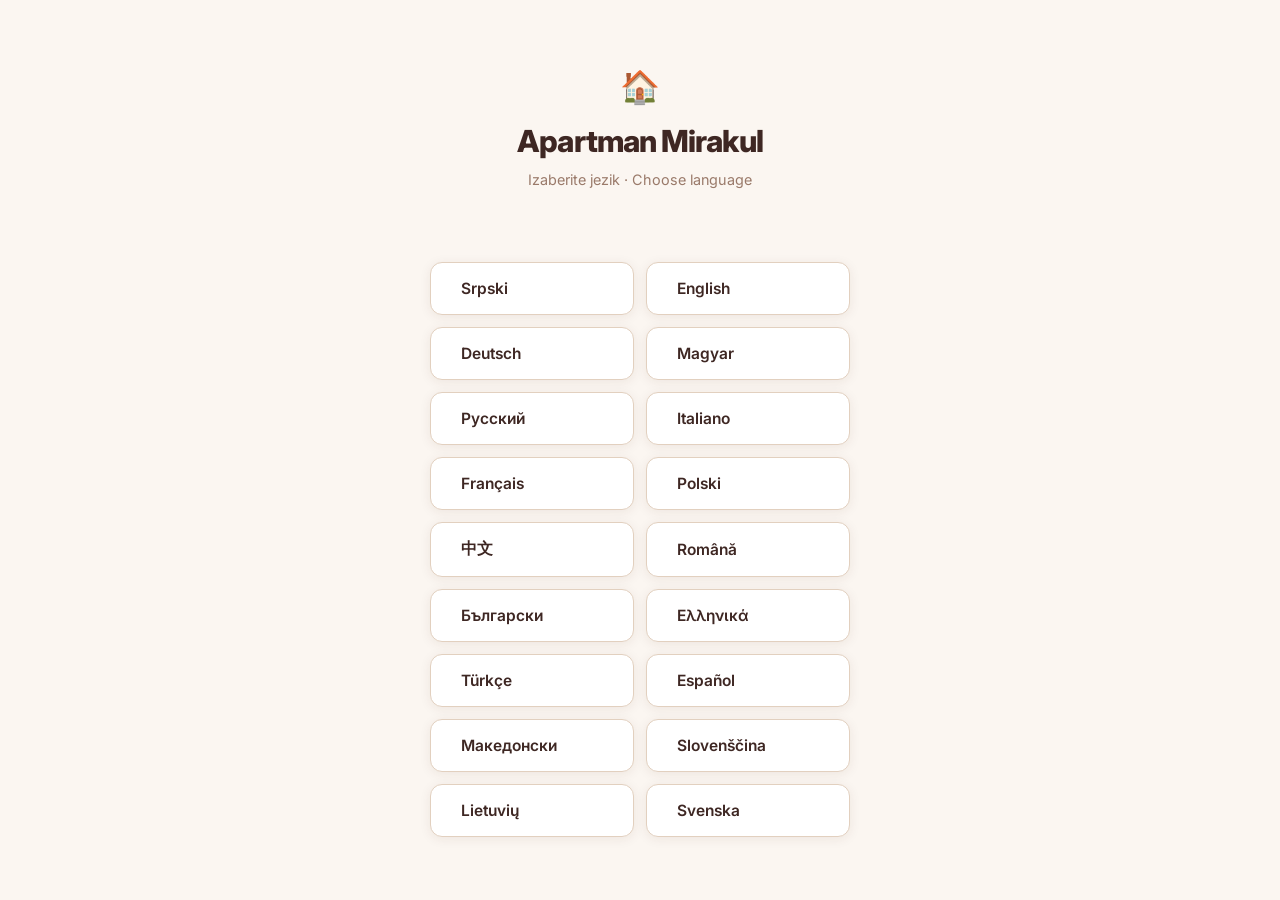
==== guest-guide.html @ 2abacbbc "index.html/en: poboljsaj H1/hero (bez ponavljanja imena); guest.html preimenovan u guest-guide.html " ====
<!DOCTYPE html>
<html lang="sr">
<head>
  <!-- Google tag (gtag.js) -->
  <script async src="https://www.googletagmanager.com/gtag/js?id=G-V2HG1VDQZF"></script>
  <script>
    window.dataLayer = window.dataLayer || [];
    function gtag(){dataLayer.push(arguments);}
    gtag('js', new Date());
    gtag('config', 'G-V2HG1VDQZF');
  </script>
  <meta charset="UTF-8" />
  <meta name="viewport" content="width=device-width, initial-scale=1.0" />
  <meta name="theme-color" content="#3E2723" />
  <meta name="robots" content="noindex" />
  <title>Apartman Mirakul — Vodič za goste</title>
  <meta property="og:type" content="website" />
  <meta property="og:title" content="Apartman Mirakul — Vodič za goste" />
  <meta property="og:description" content="Digitalni vodič za goste — WiFi, kućni red, uputstva i lokalne preporuke, na 18 jezika." />
  <meta property="og:image" content="https://apartmanmirakul.rs/images/apartman-mirakul-dnevni-boravak-panorama.webp" />
  <meta property="og:url" content="https://apartmanmirakul.rs/guest-guide.html" />
  <meta name="twitter:card" content="summary_large_image" />
  <meta name="twitter:image" content="https://apartmanmirakul.rs/images/apartman-mirakul-dnevni-boravak-panorama.webp" />
  <link rel="icon" href="favicon.svg" type="image/svg+xml" />
  <link rel="apple-touch-icon" href="apple-touch-icon.png" />
  <link rel="preconnect" href="https://fonts.googleapis.com" />
  <link rel="preconnect" href="https://fonts.gstatic.com" crossorigin />
  <link href="https://fonts.googleapis.com/css2?family=Inter:wght@400;500;600;700;800&display=swap" rel="stylesheet" />
  <style>
    :root {
      --bg: #FBF6F1;
      --surface: #ffffff;
      --primary: #3E2723;
      --accent: #8B5E3C;
      --accent-light: #F5EBE0;
      --border: #E2D0BF;
      --muted: #9A7A6A;
      --shadow: 0 2px 12px rgba(74,44,26,0.08);
    }
    /* ── PRVI DOLAZAK kartica ── */
    .arr-q { font-size:.78rem; font-weight:700; text-transform:uppercase; letter-spacing:.05em; color:var(--muted); margin:.1rem 0 .7rem; }
    .arr-mode { margin-bottom:.55rem; }
    .arr-choice { display:flex; align-items:center; gap:.6rem; width:100%; text-align:left; background:var(--accent-light); border:1.5px solid var(--border); border-radius:12px; padding:.8rem 1rem; font-size:1rem; font-weight:600; color:var(--primary); cursor:pointer; font-family:inherit; }
    .arr-choice .arr-ce { font-size:1.2rem; }
    .arr-choice .arr-ar { margin-left:auto; color:var(--muted); transition:transform .25s; }
    .arr-mode.open .arr-choice { background:var(--accent); border-color:var(--accent); color:#fff; border-radius:12px 12px 0 0; }
    .arr-mode.open .arr-choice .arr-ar { transform:rotate(180deg); color:#fff; }
    .arr-panel { display:none; border:1.5px solid var(--accent); border-top:none; border-radius:0 0 12px 12px; padding:.9rem 1rem; background:var(--surface); }
    .arr-mode.open .arr-panel { display:block; }
    .arr-panel p { margin:.5rem 0; }
    .arr-panel p:first-child { margin-top:0; }
    .arr-warn { background:#fff4e8; border:1px solid #f0d3a6; border-radius:10px; padding:.65rem .8rem; font-size:.92rem; }
    .arr-row { display:flex; gap:.5rem; align-items:flex-start; margin:.6rem 0; font-size:.95rem; }
    .arr-btn { display:inline-flex; align-items:center; gap:.4rem; background:var(--accent); color:#fff; border-radius:11px; padding:.7rem 1rem; font-size:.95rem; font-weight:700; text-decoration:none; margin:.4rem 0; }
    .arr-btn.ghost { background:var(--surface); color:var(--primary); border:1.5px solid var(--border); }
    .arr-hours { font-size:.85rem; color:var(--muted); margin-top:.35rem; }
    .arr-checkin { margin-top:1rem; background:var(--accent-light); border:1px solid var(--border); border-radius:13px; padding:.9rem 1rem; }
    .arr-checkin h4 { margin:0 0 .5rem; font-size:.95rem; color:var(--primary); }
    .arr-mp { margin:.7rem 0; }
    .arr-mp img { width:100%; border-radius:12px; border:1px solid var(--border); display:block; cursor:zoom-in; }
    .arr-mp figcaption { font-size:.8rem; color:var(--muted); margin-top:.3rem; text-align:center; }
    #arr-lightbox { display:none; position:fixed; inset:0; background:rgba(0,0,0,0.85); z-index:999; align-items:center; justify-content:center; padding:1.5rem; cursor:zoom-out; }
    #arr-lightbox.open { display:flex; }
    #arr-lightbox img { max-width:100%; max-height:100%; border-radius:10px; }
    #payment-modal { display:none; position:fixed; inset:0; background:rgba(0,0,0,0.5); z-index:998; align-items:center; justify-content:center; padding:1.5rem; }
    #payment-modal.open { display:flex; }
    #payment-modal .pm-box { background:var(--surface); border-radius:14px; padding:1.4rem 1.3rem; max-width:320px; width:100%; box-shadow:0 8px 30px rgba(0,0,0,0.25); }
    #payment-modal .pm-box h4 { margin:0 0 0.9rem; font-size:1.05rem; color:var(--primary); }
    #payment-modal .pm-row { display:flex; justify-content:space-between; gap:0.6rem; padding:0.5rem 0; border-bottom:1px solid var(--border); font-size:0.92rem; }
    #payment-modal .pm-row:last-of-type { border-bottom:none; }
    #payment-modal .pm-label { color:var(--muted); font-weight:600; }
    #payment-modal .pm-val { text-align:right; font-weight:700; color:var(--primary); }
    #payment-modal .pm-close { margin-top:1rem; width:100%; background:var(--accent); color:#fff; border:none; border-radius:10px; padding:0.7rem; font-weight:700; font-size:0.9rem; cursor:pointer; font-family:inherit; }
    #payment-modal .pm-copy-btn { display:flex; align-items:center; gap:0.4rem; width:100%; justify-content:center; margin:0.4rem 0 0.6rem; background:var(--primary); color:#fff; border:none; border-radius:8px; padding:0.5rem 1rem; font-size:0.85rem; font-weight:700; cursor:pointer; font-family:inherit; }
    .arr-btns { display:flex; gap:.4rem; margin-top:.5rem; }
    .arr-cbtn { flex:1; display:inline-flex; align-items:center; justify-content:center; gap:.3rem; padding:.55rem .3rem; border-radius:10px; font-size:.8rem; font-weight:700; text-decoration:none; color:#fff; }
    .arr-cbtn svg { width:15px; height:15px; fill:currentColor; flex-shrink:0; }
    .arr-cbtn.wa { background:#25d366; } .arr-cbtn.vi { background:#7360f2; } .arr-cbtn.call { background:#5b6470; }
    * { box-sizing: border-box; margin: 0; padding: 0; }
    [hidden] { display: none !important; }
    html { font-family: 'Inter', system-ui, sans-serif; background: var(--bg); color: var(--primary); font-size: 16px; line-height: 1.5; }
    body { min-height: 100vh; }
    a { color: inherit; }

    /* ── LANG SCREEN ── */
    #lang-screen {
      min-height: 100vh;
      min-height: 100dvh;
      display: flex;
      flex-direction: column;
      align-items: center;
      justify-content: center;
      padding: 3rem 1.5rem 3rem;
    }
    .lang-brand {
      font-size: 1.9rem;
      font-weight: 800;
      letter-spacing: -0.03em;
      color: var(--primary);
      margin-bottom: 0.25rem;
    }
    .lang-subtitle {
      font-size: 0.9rem;
      color: var(--muted);
      margin-bottom: 2.5rem;
      text-align: center;
    }
    .lang-grid {
      display: grid;
      grid-template-columns: 1fr 1fr;
      gap: 0.75rem;
      width: 100%;
      max-width: 420px;
    }
    .lang-btn {
      display: flex;
      align-items: center;
      gap: 0.75rem;
      padding: 1rem 1.1rem;
      background: var(--surface);
      border: 1.5px solid var(--border);
      border-radius: 12px;
      font-size: 0.97rem;
      font-weight: 600;
      color: var(--primary);
      cursor: pointer;
      font-family: inherit;
      transition: all 0.15s;
      box-shadow: var(--shadow);
    }
    .lang-btn:hover, .lang-btn:active { background: var(--accent-light); border-color: var(--primary); }
    .lang-flag { height: 1.15rem; width: auto; vertical-align: middle; border-radius: 2px; }
    .lang-flag-sm { height: 0.95rem; width: auto; vertical-align: middle; border-radius: 1px; }

    /* ── GUIDE ── */
    #guide {
      display: none;
      flex-direction: column;
      min-height: 100vh;
      max-width: 640px;
      margin: 0 auto;
    }
    #guide.visible { display: flex; }

    .guide-header {
      position: sticky;
      top: 0;
      z-index: 10;
      background: var(--primary);
      color: #fff;
      display: flex;
      align-items: center;
      justify-content: space-between;
      padding: 1rem 1.5rem;
    }
    .guide-header-name { font-size: 1.05rem; font-weight: 700; letter-spacing: -0.01em; }
    .lang-change-btn {
      display: flex;
      align-items: center;
      gap: 0.35rem;
      background: rgba(255,255,255,0.12);
      border: 1px solid rgba(255,255,255,0.2);
      color: #fff;
      border-radius: 999px;
      padding: 0.4rem 0.9rem;
      font-size: 0.82rem;
      font-weight: 600;
      cursor: pointer;
      font-family: inherit;
      transition: background 0.15s;
    }
    .lang-change-btn:hover { background: rgba(255,255,255,0.22); }

    .guide-content {
      padding: 1.25rem 1.25rem 2rem;
      display: flex;
      flex-direction: column;
      gap: 0.75rem;
      flex: 1;
    }

    /* ── WiFi — light card ── */
    .wifi-card {
      background: var(--surface);
      border: 1.5px solid var(--border);
      border-radius: 16px;
      padding: 1.4rem 1.5rem;
      display: flex;
      flex-direction: column;
      gap: 1rem;
      box-shadow: var(--shadow);
    }
    .wifi-row { display: flex; align-items: center; gap: 0.9rem; }
    .wifi-icon { font-size: 1.1rem; flex-shrink: 0; color: var(--primary); }
    .wifi-info { flex: 1; min-width: 0; }
    .wifi-label { font-size: 0.68rem; color: var(--muted); font-weight: 700; text-transform: uppercase; letter-spacing: 0.09em; margin-bottom: 0.2rem; }
    .wifi-value { font-size: 1.05rem; font-weight: 700; color: #2A1A0C; }
    .copy-btn {
      display: flex; align-items: center; gap: 0.4rem;
      background: var(--primary); color: #fff; border: none;
      border-radius: 8px; padding: 0.55rem 1rem;
      font-size: 0.85rem; font-weight: 700; cursor: pointer;
      flex-shrink: 0; font-family: inherit; transition: opacity 0.2s;
      white-space: nowrap;
    }
    .copy-btn:active { opacity: 0.75; }

    /* ── Accordion ── */
    .acc-item {
      background: var(--surface);
      border: 1.5px solid var(--border);
      border-radius: 14px;
      overflow: hidden;
      box-shadow: var(--shadow);
      transition: border-color 0.2s;
    }
    .acc-item.open { border-color: var(--primary); }
    .acc-trigger {
      width: 100%; display: flex; align-items: center; gap: 0.75rem;
      padding: 1.15rem 1.25rem; background: none; border: none;
      font-family: inherit; font-size: 1.02rem; font-weight: 700;
      color: var(--primary); cursor: pointer; text-align: left;
      letter-spacing: -0.01em;
    }
    .acc-icon {
      display: flex; align-items: center; justify-content: center;
      width: 32px; height: 32px; flex-shrink: 0;
      background: var(--accent-light); border-radius: 8px; font-size: 1rem;
    }
    .acc-arrow {
      margin-left: auto;
      width: 28px; height: 28px;
      display: flex; align-items: center; justify-content: center;
      background: var(--bg); border-radius: 50%;
      font-size: 0.65rem; color: var(--muted);
      transition: transform 0.25s ease, background 0.2s;
      flex-shrink: 0;
    }
    .acc-item.open .acc-arrow { transform: rotate(180deg); background: var(--accent-light); color: var(--primary); }
    .acc-body { max-height: 0; overflow: hidden; transition: max-height 0.4s ease; }
    .acc-item.open .acc-body { max-height: 5000px; }
    .acc-inner { padding: 1rem 1.25rem 1.35rem; border-top: 1.5px solid var(--border); }

    /* ── Content inside accordion ── */
    .item-list { list-style: none; display: flex; flex-direction: column; gap: 0.85rem; }
    .item-list li { display: flex; align-items: center; gap: 0.75rem; font-size: 1rem; }
    .item-label { color: var(--muted); font-size: 0.85rem; min-width: 120px; flex-shrink: 0; font-weight: 500; }
    .item-list a { color: var(--primary); font-weight: 800; text-decoration: none; font-size: 1.15rem; }

    .bullet-list { padding-left: 0; list-style: none; display: flex; flex-direction: column; gap: 0.6rem; }
    .bullet-list li { font-size: 1.03rem; line-height: 1.65; color: var(--primary); }

    .checkin-row { display: flex; align-items: center; gap: 1.25rem; padding: 0.9rem 0; border-bottom: 1px solid var(--border); }
    .checkin-row:last-of-type { border-bottom: none; }
    .checkin-time { font-size: 2rem; font-weight: 800; color: var(--primary); letter-spacing: -0.03em; }
    .checkin-label { font-size: 0.72rem; color: var(--muted); margin-bottom: 0.15rem; font-weight: 700; text-transform: uppercase; letter-spacing: 0.07em; }

    .guide-tip {
      background: var(--accent-light);
      border-left: 3px solid var(--primary);
      border-radius: 0 8px 8px 0;
      padding: 0.8rem 1rem; font-size: 0.98rem;
      color: #2A1A0C; margin-top: 0.85rem; line-height: 1.6;
    }

    .guide-item { display: flex; gap: 1rem; padding: 0.85rem 0; border-bottom: 1px solid var(--border); align-items: flex-start; }
    .guide-item:last-child { border-bottom: none; padding-bottom: 0; }
    .guide-item-icon {
      font-size: 1.1rem; flex-shrink: 0;
      width: 38px; height: 38px;
      background: var(--accent-light);
      border-radius: 10px;
      display: flex; align-items: center; justify-content: center;
    }
    .guide-item-text strong { display: block; font-size: 1rem; font-weight: 700; margin-bottom: 0.2rem; }
    .guide-item-text span { font-size: 0.96rem; color: var(--muted); line-height: 1.55; }

    .local-group-title { font-size: 0.7rem; font-weight: 700; text-transform: uppercase; letter-spacing: 0.09em; color: var(--muted); padding: 1rem 0 0.5rem; border-top: 1px solid var(--border); }
    .local-group-title:first-child { border-top: none; padding-top: 0; }

    /* ── Subgroup buttons — elegant ── */
    .subgroup-btn {
      width: 100%; display: flex; align-items: center; justify-content: space-between;
      padding: 0.9rem 1.15rem;
      background: var(--bg);
      border: 1.5px solid var(--border);
      border-radius: 10px;
      margin-bottom: 0.6rem;
      cursor: pointer; font-size: 0.97rem; font-weight: 600;
      color: var(--primary); text-align: left;
      transition: all 0.15s;
      letter-spacing: -0.01em;
    }
    .subgroup-btn:hover { border-color: var(--primary); background: var(--accent-light); }
    .subgroup-btn.open { background: var(--primary); color: #fff; border-color: var(--primary); }
    .subgroup-arrow { font-size: 0.65rem; transition: transform 0.25s; flex-shrink: 0; opacity: 0.45; }
    .subgroup-btn.open .subgroup-arrow { transform: rotate(180deg); opacity: 0.8; }
    .subgroup-panel { display: none; margin-bottom: 0.75rem; }
    .subgroup-panel.open { display: block; }
    .subgroup-html { padding: 0.25rem 0; }

    /* ── Swipe cards — premium ── */
    .swipe-carousel { display: flex; overflow-x: auto; scroll-snap-type: x mandatory; -webkit-overflow-scrolling: touch; scrollbar-width: none; border-radius: 14px; }
    .swipe-carousel::-webkit-scrollbar { display: none; }
    .swipe-card { flex: 0 0 100%; scroll-snap-align: start; border-radius: 14px; overflow: hidden; border: 1.5px solid var(--border); background: var(--surface); }
    .swipe-card-img { width: 100%; height: 250px; background: linear-gradient(135deg, #e8ddd0, #d4c4b0); display: flex; align-items: center; justify-content: center; font-size: 5rem; overflow: hidden; }
    .swipe-card-img img { width: 100%; height: 100%; object-fit: cover; }
    .swipe-card-body { padding: 1.4rem 1.5rem 1.75rem; }
    .swipe-card-name { font-size: 1.4rem; font-weight: 800; margin-bottom: 0.4rem; letter-spacing: -0.02em; }
    .swipe-card-dist {
      display: inline-flex; align-items: center;
      font-size: 0.72rem; color: var(--accent); font-weight: 700;
      margin-bottom: 0.8rem; text-transform: uppercase; letter-spacing: 0.06em;
      background: var(--accent-light); border-radius: 999px; padding: 0.2rem 0.7rem;
    }
    .swipe-card-desc { font-size: 1.01rem; color: var(--muted); line-height: 1.65; margin-bottom: 1.35rem; }
    .swipe-card-link {
      display: inline-flex; align-items: center; gap: 0.5rem;
      border: 1.5px solid var(--primary); color: var(--primary);
      padding: 0.65rem 1.3rem; border-radius: 8px;
      font-size: 0.9rem; font-weight: 700; text-decoration: none;
      transition: all 0.15s;
    }
    .swipe-card-link:hover { background: var(--primary); color: #fff; }

    /* ── Footer ── */
    .guide-footer { text-align: center; padding: 2rem 1.5rem 3rem; border-top: 1px solid var(--border); margin-top: 0.5rem; }
    .guide-footer .heart { color: var(--accent); font-size: 1.3rem; display: block; margin-bottom: 0.65rem; }
    .guide-footer span { font-size: 1rem; color: var(--muted); line-height: 1.6; }
    .review-btn { display: flex; width: max-content; flex-direction: column; align-items: center; gap: 0.3rem; margin: 1.1rem auto 0; background: var(--accent); border-radius: 12px; padding: 0.9rem 1.4rem; text-decoration: none; box-shadow: 0 2px 8px rgba(139,94,60,0.25); }
    .review-btn .review-stars { font-size: 1.1rem; letter-spacing: 0.1rem; }
    .review-btn #review-btn-text { color: #fff; font-weight: 700; font-size: 0.95rem; }
  </style>
</head>
<body>

<!-- LANGUAGE SELECTION -->
<div id="lang-screen">
  <div style="text-align:center; margin-bottom: 2rem;">
    <div style="font-size:2rem; margin-bottom:0.5rem;">🏠</div>
    <div class="lang-brand">Apartman Mirakul</div>
    <div class="lang-subtitle">Izaberite jezik · Choose language</div>
  </div>
  <div class="lang-grid">
    <button class="lang-btn" onclick="setLang('sr')"><img class="lang-flag" src="https://flagcdn.com/w40/rs.png" alt=""> Srpski</button>
    <button class="lang-btn" onclick="setLang('en')"><img class="lang-flag" src="https://flagcdn.com/w40/gb.png" alt=""> English</button>
    <button class="lang-btn" onclick="setLang('de')"><img class="lang-flag" src="https://flagcdn.com/w40/de.png" alt=""> Deutsch</button>
    <button class="lang-btn" onclick="setLang('hu')"><img class="lang-flag" src="https://flagcdn.com/w40/hu.png" alt=""> Magyar</button>
    <button class="lang-btn" onclick="setLang('ru')"><img class="lang-flag" src="https://flagcdn.com/w40/ru.png" alt=""> Русский</button>
    <button class="lang-btn" onclick="setLang('it')"><img class="lang-flag" src="https://flagcdn.com/w40/it.png" alt=""> Italiano</button>
    <button class="lang-btn" onclick="setLang('fr')"><img class="lang-flag" src="https://flagcdn.com/w40/fr.png" alt=""> Français</button>
    <button class="lang-btn" onclick="setLang('pl')"><img class="lang-flag" src="https://flagcdn.com/w40/pl.png" alt=""> Polski</button>
    <button class="lang-btn" onclick="setLang('zh')"><img class="lang-flag" src="https://flagcdn.com/w40/cn.png" alt=""> 中文</button>
    <button class="lang-btn" onclick="setLang('ro')"><img class="lang-flag" src="https://flagcdn.com/w40/ro.png" alt=""> Română</button>
    <button class="lang-btn" onclick="setLang('bg')"><img class="lang-flag" src="https://flagcdn.com/w40/bg.png" alt=""> Български</button>
    <button class="lang-btn" onclick="setLang('el')"><img class="lang-flag" src="https://flagcdn.com/w40/gr.png" alt=""> Ελληνικά</button>
    <button class="lang-btn" onclick="setLang('tr')"><img class="lang-flag" src="https://flagcdn.com/w40/tr.png" alt=""> Türkçe</button>
    <button class="lang-btn" onclick="setLang('es')"><img class="lang-flag" src="https://flagcdn.com/w40/es.png" alt=""> Español</button>
    <button class="lang-btn" onclick="setLang('mk')"><img class="lang-flag" src="https://flagcdn.com/w40/mk.png" alt=""> Македонски</button>
    <button class="lang-btn" onclick="setLang('sl')"><img class="lang-flag" src="https://flagcdn.com/w40/si.png" alt=""> Slovenščina</button>
    <button class="lang-btn" onclick="setLang('lt')"><img class="lang-flag" src="https://flagcdn.com/w40/lt.png" alt=""> Lietuvių</button>
    <button class="lang-btn" onclick="setLang('sv')"><img class="lang-flag" src="https://flagcdn.com/w40/se.png" alt=""> Svenska</button>
  </div>
</div>

<!-- GUIDE -->
<div id="guide">
  <div class="guide-header">
    <div class="guide-header-name">Apartman Mirakul</div>
    <button class="lang-change-btn" id="lang-btn" onclick="showLangScreen()"><img class="lang-flag-sm" src="https://flagcdn.com/w20/rs.png" alt=""> SR</button>
  </div>
  <div class="guide-content">
    <div class="acc-item" id="wifi-acc">
      <button class="acc-trigger" onclick="togWifi()">
        <span class="acc-icon"><svg width="18" height="18" viewBox="0 0 24 24" fill="none" stroke="currentColor" stroke-width="2.2" stroke-linecap="round" stroke-linejoin="round"><path d="M5 12.55a11 11 0 0 1 14.08 0"/><path d="M1.42 9a16 16 0 0 1 21.16 0"/><path d="M8.53 16.11a6 6 0 0 1 6.95 0"/><circle cx="12" cy="20" r="1" fill="currentColor" stroke="none"/></svg></span>
        <span>WiFi</span>
        <span class="acc-arrow">▼</span>
      </button>
      <div class="acc-body">
        <div class="acc-inner" style="display:flex;flex-direction:column;gap:0.85rem;">
          <div class="wifi-row">
            <span class="wifi-icon"><svg width="16" height="16" viewBox="0 0 24 24" fill="none" stroke="currentColor" stroke-width="2.2" stroke-linecap="round" stroke-linejoin="round"><path d="M5 12.55a11 11 0 0 1 14.08 0"/><path d="M1.42 9a16 16 0 0 1 21.16 0"/><path d="M8.53 16.11a6 6 0 0 1 6.95 0"/><circle cx="12" cy="20" r="1" fill="currentColor" stroke="none"/></svg></span>
            <div class="wifi-info">
              <div class="wifi-label" id="wifi-net-lbl">Naziv mreže</div>
              <div class="wifi-value">Apartman Mirakul 5G</div>
            </div>
          </div>
          <div class="wifi-row">
            <span class="wifi-icon">🔑</span>
            <div class="wifi-info">
              <div class="wifi-label" id="wifi-pass-lbl">Lozinka</div>
              <div class="wifi-value">dobrodosli</div>
            </div>
            <button class="copy-btn" onclick="copyWifi()">📋 <span id="copy-lbl">Kopiraj</span></button>
          </div>
        </div>
      </div>
    </div>
    <div id="sections"></div>
  </div>
  <button id="feedback-fab" onclick="openFeedback()" hidden style="position:fixed;bottom:1.5rem;right:1.5rem;width:48px;height:48px;background:var(--primary);color:#fff;border:none;border-radius:50%;font-size:1.2rem;cursor:pointer;box-shadow:0 4px 16px rgba(42,26,12,0.3);display:flex;align-items:center;justify-content:center;z-index:100;transition:transform 0.2s;">💬</button>
  <div id="feedback-modal" hidden style="position:fixed;inset:0;background:rgba(42,26,12,0.5);z-index:200;display:flex;align-items:flex-end;justify-content:center;">
    <div style="background:var(--surface);border-radius:20px 20px 0 0;padding:1.75rem 1.5rem 2.5rem;width:100%;max-width:640px;box-shadow:0 -4px 24px rgba(42,26,12,0.15);">
      <div style="display:flex;align-items:center;justify-content:space-between;margin-bottom:0.75rem;"><div id="fb-title" style="font-size:1rem;font-weight:700;color:var(--primary);">Predlog za unapređenje</div><button onclick="closeFeedback()" style="background:none;border:none;font-size:1.3rem;cursor:pointer;color:var(--muted);padding:0;line-height:1;">✕</button></div>
      <div id="fb-desc" style="font-size:0.88rem;color:var(--muted);margin-bottom:1rem;line-height:1.55;">Nedostaje vam neka informacija u vodiču? Napišite nam da dodamo.</div>
      <form id="feedback-form" action="https://formspree.io/f/xaqvrzva" method="POST">
        <input type="text" name="_gotcha" tabindex="-1" autocomplete="off" style="position:absolute;left:-9999px;opacity:0;height:0;width:0;" aria-hidden="true" />
        <input type="hidden" name="_subject" value="Feedback — Mirakul vodič za goste">
        <textarea id="fb-textarea" name="message" rows="4" required style="width:100%;border:1.5px solid var(--border);border-radius:10px;padding:0.85rem 1rem;font-family:inherit;font-size:0.92rem;color:var(--primary);background:var(--bg);resize:none;outline:none;" placeholder="Vaš predlog ili komentar..."></textarea>
        <button id="fb-btn" type="submit" style="margin-top:0.65rem;width:100%;background:var(--primary);color:#fff;border:none;border-radius:10px;padding:0.85rem;font-family:inherit;font-size:0.95rem;font-weight:700;cursor:pointer;">Pošalji</button>
      </form>
      <div id="feedback-success" hidden style="text-align:center;padding:0.75rem 0 0;color:var(--accent);font-weight:700;"></div>
    </div>
  </div>
  <div class="guide-footer">
    <span class="heart">♥</span>
    <span id="footer-txt"></span>
    <a id="review-btn" class="review-btn" href="https://g.page/r/CQmP1BHaaBSgEAI/review" target="_blank" rel="noopener"><span class="review-stars">⭐⭐⭐⭐⭐</span><span id="review-btn-text"></span></a>
  </div>
</div>

<script>
const FLAGS = {
  sr:'<img class="lang-flag-sm" src="https://flagcdn.com/w20/rs.png" alt="">',
  tr:'<img class="lang-flag-sm" src="https://flagcdn.com/w20/tr.png" alt="">',
  hu:'<img class="lang-flag-sm" src="https://flagcdn.com/w20/hu.png" alt="">',
  en:'<img class="lang-flag-sm" src="https://flagcdn.com/w20/gb.png" alt="">',
  de:'<img class="lang-flag-sm" src="https://flagcdn.com/w20/de.png" alt="">',
  ru:'<img class="lang-flag-sm" src="https://flagcdn.com/w20/ru.png" alt="">',
  zh:'<img class="lang-flag-sm" src="https://flagcdn.com/w20/cn.png" alt="">',
  bg:'<img class="lang-flag-sm" src="https://flagcdn.com/w20/bg.png" alt="">',
  pl:'<img class="lang-flag-sm" src="https://flagcdn.com/w20/pl.png" alt="">',
  it:'<img class="lang-flag-sm" src="https://flagcdn.com/w20/it.png" alt="">',
  es:'<img class="lang-flag-sm" src="https://flagcdn.com/w20/es.png" alt="">',
  mk:'<img class="lang-flag-sm" src="https://flagcdn.com/w20/mk.png" alt="">',
  sl:'<img class="lang-flag-sm" src="https://flagcdn.com/w20/si.png" alt="">',
  ro:'<img class="lang-flag-sm" src="https://flagcdn.com/w20/ro.png" alt="">',
  el:'<img class="lang-flag-sm" src="https://flagcdn.com/w20/gr.png" alt="">',
  fr:'<img class="lang-flag-sm" src="https://flagcdn.com/w20/fr.png" alt="">',
  lt:'<img class="lang-flag-sm" src="https://flagcdn.com/w20/lt.png" alt="">',
  sv:'<img class="lang-flag-sm" src="https://flagcdn.com/w20/se.png" alt="">'
};
const CODES = {sr:'SR',tr:'TR',hu:'HU',en:'EN',de:'DE',ru:'RU',zh:'ZH',bg:'BG',pl:'PL',it:'IT',es:'ES',mk:'MK',sl:'SL',ro:'RO',el:'EL',fr:'FR',lt:'LT',sv:'SV'};

const EMERGENCY = (p,a,f,h) => `<ul class="item-list"><li><span class="item-label">🚔 ${p}</span><a href="tel:192">192</a></li><li><span class="item-label">🚑 ${a}</span><a href="tel:194">194</a></li><li><span class="item-label">🚒 ${f}</span><a href="tel:193">193</a></li><li><span class="item-label">🚕 Alfa Taxi</span><a href="tel:19788">19788</a></li><li><span class="item-label">📞 ${h}</span><a href="tel:+381631168024">+381 63 116 8024</a></li></ul>`;

const FB = {
  sr:{title:'Predlog za unapređenje',desc:'Nedostaje vam neka informacija u vodiču? Napišite nam da dodamo.',ph:'Vaš predlog ili komentar...',btn:'Pošalji',ok:'✓ Hvala! Vaša poruka je primljena.'},
  en:{title:'Suggestions',desc:'Is something missing from the guide? Let us know and we\'ll add it.',ph:'Your suggestion or comment...',btn:'Send',ok:'✓ Thank you! Your message has been received.'},
  de:{title:'Verbesserungsvorschläge',desc:'Fehlt etwas im Reiseführer? Schreiben Sie uns und wir ergänzen es.',ph:'Ihr Vorschlag oder Kommentar...',btn:'Senden',ok:'✓ Danke! Ihre Nachricht wurde empfangen.'},
  it:{title:'Suggerimenti',desc:'Manca qualcosa nella guida? Fatemelo sapere e lo aggiungeremo.',ph:'Il tuo suggerimento o commento...',btn:'Invia',ok:'✓ Grazie! Il tuo messaggio è stato ricevuto.'},
  ru:{title:'Предложения',desc:'Не хватает информации в путеводителе? Напишите нам, и мы добавим.',ph:'Ваше предложение или комментарий...',btn:'Отправить',ok:'✓ Спасибо! Ваше сообщение получено.'},
  tr:{title:'Öneriler',desc:'Rehberde eksik bir bilgi mi var? Bize bildirin, ekleyelim.',ph:'Öneriniz veya yorumunuz...',btn:'Gönder',ok:'✓ Teşekkürler! Mesajınız alındı.'},
  hu:{title:'Javaslatok',desc:'Hiányzik valami az útmutatóból? Írjon nekünk, és hozzáadjuk.',ph:'Javaslata vagy megjegyzése...',btn:'Küldés',ok:'✓ Köszönöm! Üzenete megérkezett.'},
  zh:{title:'建议',desc:'指南中缺少什么信息？请告诉我们，我们会添加。',ph:'您的建议或评论...',btn:'发送',ok:'✓ 谢谢！您的消息已收到。'},
  bg:{title:'Предложения',desc:'Липсва ли нещо в наръчника? Пишете ни и ще добавим.',ph:'Вашето предложение или коментар...',btn:'Изпрати',ok:'✓ Благодарим! Вашето съобщение е получено.'},
  pl:{title:'Sugestie',desc:'Brakuje czegoś w przewodniku? Napisz do nas, a dodamy.',ph:'Twoja sugestia lub komentarz...',btn:'Wyślij',ok:'✓ Dziękujemy! Twoja wiadomość została odebrana.'},
  es:{title:'Sugerencias',desc:'¿Falta algo en la guía? Escríbanos y lo añadiremos.',ph:'Su sugerencia o comentario...',btn:'Enviar',ok:'✓ ¡Gracias! Su mensaje ha sido recibido.'},
  mk:{title:'Предлози',desc:'Недостасува нешто во водичот? Напишете ни да додадеме.',ph:'Вашиот предлог или коментар...',btn:'Испрати',ok:'✓ Благодариме! Вашата порака е примена.'},
  sl:{title:'Predlogi',desc:'Manjka kaj v vodniku? Pišite nam in dodali bomo.',ph:'Vaš predlog ali komentar...',btn:'Pošlji',ok:'✓ Hvala! Vaše sporočilo je prejeto.'},
  ro:{title:'Sugestii',desc:'Lipsește ceva din ghid? Scrieți-ne și vom adăuga.',ph:'Sugestia sau comentariul dumneavoastră...',btn:'Trimite',ok:'✓ Mulțumim! Mesajul dvs. a fost primit.'},
  el:{title:'Προτάσεις',desc:'Λείπει κάτι από τον οδηγό; Ενημερώστε μας και θα το προσθέσουμε.',ph:'Η πρότασή ή το σχόλιό σας...',btn:'Αποστολή',ok:'✓ Ευχαριστούμε! Το μήνυμά σας ελήφθη.'},
  fr:{title:'Suggestions',desc:'Une information manque dans le guide ? Faites-le-nous savoir et nous l\'ajouterons.',ph:'Votre suggestion ou commentaire...',btn:'Envoyer',ok:'✓ Merci ! Votre message a bien été reçu.'},
  lt:{title:'Pasiūlymai',desc:'Trūksta informacijos gide? Praneškite mums, ir mes ją pridėsime.',ph:'Jūsų pasiūlymas ar komentaras...',btn:'Siųsti',ok:'✓ Ačiū! Jūsų žinutė gauta.'},
  sv:{title:'Förslag',desc:'Saknas något i guiden? Meddela oss så lägger vi till det.',ph:'Ditt förslag eller kommentar...',btn:'Skicka',ok:'✓ Tack! Ditt meddelande har mottagits.'}
};

const REVIEW = {
  sr:{btn:'Ocenite nas na Google-u'},
  en:{btn:'Rate us on Google'},
  de:{btn:'Bei Google bewerten'},
  it:{btn:'Valutateci su Google'},
  ru:{btn:'Оцените нас в Google'},
  tr:{btn:'Bizi Google\'da değerlendirin'},
  hu:{btn:'Értékeljen minket a Google-on'},
  zh:{btn:'在谷歌上给我们评分'},
  bg:{btn:'Оценете ни в Google'},
  pl:{btn:'Oceń nas na Google'},
  es:{btn:'Califíquenos en Google'},
  mk:{btn:'Оценете нè на Google'},
  sl:{btn:'Ocenite nas na Googlu'},
  ro:{btn:'Evaluați-ne pe Google'},
  el:{btn:'Αξιολογήστε μας στο Google'},
  fr:{btn:'Évaluez-nous sur Google'},
  lt:{btn:'Įvertinkite mus Google'},
  sv:{btn:'Betygsätt oss på Google'}
};

// ── PRVI DOLAZAK (interaktivna kartica) ──
const ARR_NAV = 'https://maps.google.com/?q=Apartman+Mirakul,+Korzo+15,+Subotica'; // meeting point tekst = Addiko banka, ali link vodi do Apartman Mirakul — swap na jednom mestu
const ARR_WA = '<svg viewBox="0 0 24 24"><path d="M.057 24l1.687-6.163c-1.041-1.804-1.588-3.849-1.587-5.946.003-6.556 5.338-11.891 11.893-11.891 3.181.001 6.167 1.24 8.413 3.488 2.245 2.248 3.481 5.236 3.48 8.414-.003 6.557-5.338 11.892-11.893 11.892-1.99-.001-3.951-.5-5.688-1.448l-6.305 1.654zm6.597-3.807c1.676.995 3.276 1.591 5.392 1.592 5.448 0 9.886-4.434 9.889-9.885.002-5.462-4.415-9.89-9.881-9.892-5.452 0-9.887 4.434-9.889 9.884-.001 2.225.651 3.891 1.746 5.634l-.999 3.648 3.742-.981zm11.387-5.464c-.074-.124-.272-.198-.57-.347-.297-.149-1.758-.868-2.031-.967-.272-.099-.47-.149-.669.149-.198.297-.768.967-.941 1.165-.173.198-.347.223-.644.074-.297-.149-1.255-.462-2.39-1.475-.883-.788-1.48-1.761-1.653-2.059-.173-.297-.018-.458.13-.606.134-.133.298-.347.446-.521.149-.172.198-.296.298-.495.099-.198.05-.372-.025-.521-.075-.148-.669-1.611-.916-2.206-.242-.579-.487-.501-.669-.51l-.57-.01c-.198 0-.52.074-.792.372s-1.04 1.016-1.04 2.479 1.065 2.876 1.213 3.074c.149.198 2.095 3.2 5.076 4.487.709.306 1.263.489 1.694.626.712.226 1.36.194 1.872.118.571-.085 1.758-.719 2.006-1.413.248-.695.248-1.29.173-1.414z"/></svg>';
const ARR_VI = '<svg viewBox="0 0 24 24"><path d="M11.4 0C9.473.028 5.333.344 3.02 2.467 1.302 4.187.694 6.9.633 10.26c-.06 3.36-.129 9.657 5.938 11.365v2.61s-.04.94.58 1.132c.734.226 1.17-.492 1.882-1.312.42-.48.996-1.203 1.427-1.72 4.114.348 7.276-.443 7.634-.56.83-.27 5.535-.874 6.3-7.117.79-6.44-.38-10.51-2.487-12.35C21.176.75 18.7.02 13.06 0h-.001c-.35-.001-1.045-.001-1.66 0zm.061 1.7c.542 0 .877.017.877.017 4.494.006 6.643 1.354 7.15 1.815 1.723 1.516 2.68 5.152 2.028 10.505v.003c-.647 5.25-4.208 5.57-4.912 5.79-.298.093-3.121.789-6.669.55 0 0-2.643 3.19-3.469 4.019-.128.128-.28.18-.38.155-.14-.036-.18-.203-.178-.446l.024-4.318c-5.075-1.404-4.778-6.632-4.723-9.402.055-2.77.552-5.038 1.976-6.435 2.147-1.997 6.276-2.253 6.276-2.253z"/></svg>';
const ARR_PH = '<svg viewBox="0 0 24 24"><path d="M6.62 10.79c1.44 2.83 3.76 5.14 6.59 6.59l2.2-2.2c.27-.27.67-.36 1.02-.24 1.12.37 2.33.57 3.57.57.55 0 1 .45 1 1V20c0 .55-.45 1-1 1-9.39 0-17-7.61-17-17 0-.55.45-1 1-1h3.5c.55 0 1 .45 1 1 0 1.25.2 2.45.57 3.57.11.35.03.74-.25 1.02l-2.2 2.2z"/></svg>';

const ARR = {
  sr:{
    title:'Prvi put dolazite kod nas?',
    q:'Kako stižete do nas?',
    auto:'Dolazim autom', voz:'Dolazim vozom', bus:'Dolazim autobusom',
    autoWarn:'⚠️ Adresa apartmana — <strong>Korzo 15</strong> — nalazi se u pešačkoj zoni, pa vas Google navigacija može odvesti pogrešnim putem do samog ulaza.',
    autoLead:'👉 Koristite navigaciju do apartmana — ispred zgrade, kod Addiko banke, sačekaćemo vas kada stignete u grad.',
    navBtn:'🧭 Navigacija do apartmana',
    autoParking:'Parking najčešće imate <strong>ispred same zgrade, iz ulice Đure Đakovića</strong> (Crvena zona) — odatle je i ulaz u zgradu.',
    autoSms:'<strong>Plaćanje SMS-om</strong> (Crvena zona): pošaljite SMS na <strong>9241</strong> — 70 din/sat, ili <strong>9245</strong> — 480 din/dan (dnevna karta). Može i <strong>kupovinom kartice na kiosku</strong>.',
    autoHours:'🕐 Naplata: radnim danima 07–21h · subotom 07–14h · nedeljom i praznicima <strong>besplatno</strong>',
    vozText:'🚆 Naš apartman je <strong>jedan od najbližih železničkoj stanici</strong> — ne treba vam dodatni prevoz.',
    vozPark:'Prolaskom kroz <strong>park Rajhla Ferenca</strong> dolazite pravo do apartmana — sačekaćemo vas ispred, kod Addiko banke, i zajedno ulazimo unutra.',
    walkBtn:'🧭 Navigacija do apartmana',
    busText:'🚌 Apartman je na oko <strong>800 metara</strong> od Glavne autobuske stanice.',
    busTaxi:'Taxi imate <strong>ispred same stanice</strong>.',
    busWalk:'A ako ste raspoloženi za laganu šetnju, veoma lako dolazite do apartmana — sačekaćemo vas ispred, kod Addiko banke.',
    ciTitle:'Kada stignete — check-in',
    ciText:'<strong>Da biste izbegli čekanje</strong>, javite nam vreme dolaska <strong>ranije</strong>. Sačekaćemo vas <strong>ispred zgrade, kod Addiko banke</strong>, i zajedno idemo do apartmana, gde vam predajemo ključeve.',
    mpCaption:'📍 Ovde vas čekamo — kod Addiko banke, odmah pored apartmana',
    call:'Pozovi'
  },
  en:{
    title:'First time visiting us?',
    q:'How are you arriving?',
    auto:'By car',
    voz:'By train',
    bus:'By bus',
    autoWarn:'⚠️ The apartment address — <strong>Korzo 15</strong> — is in a pedestrian zone, so Google navigation may take you the wrong way to the entrance.',
    autoLead:'👉 Please navigate to the apartment instead — we\'ll be waiting for you out front, by Addiko Bank, when you arrive in town.',
    navBtn:'🧭 Navigate to the apartment',
    autoParking:'Parking is usually available <strong>right in front of the building, on Đure Đakovića street</strong> (Red zone) — that\'s also where the building entrance is.',
    autoSms:'<strong>Pay by SMS</strong> (Red zone): send an SMS to <strong>9241</strong> — 70 RSD/hour, or <strong>9245</strong> — 480 RSD/day (day pass). You can also <strong>buy a ticket at a kiosk</strong>.',
    autoHours:'🕐 Charged: weekdays 07:00–21:00 · Saturdays 07:00–14:00 · Sundays and holidays <strong>free</strong>',
    vozText:'🚆 Our apartment is <strong>one of the closest to the railway station</strong> — you won\'t need any extra transport.',
    vozPark:'Walking through <strong>Rajhl Ferenc Park</strong> takes you straight to the apartment — we\'ll be waiting out front, by Addiko Bank, and head inside together.',
    walkBtn:'🧭 Navigate to the apartment',
    busText:'🚌 The apartment is about <strong>800 metres</strong> from the Main Bus Station.',
    busTaxi:'Taxis are available <strong>right outside the station</strong>.',
    busWalk:'If you feel like an easy walk, you\'ll easily reach the apartment — we\'ll be waiting out front, by Addiko Bank.',
    ciTitle:'When you arrive — check-in',
    ciText:'<strong>To avoid waiting</strong>, please let us know your arrival time <strong>in advance</strong>. We\'ll meet you <strong>out front, by Addiko Bank</strong>, and walk to the apartment together, where we\'ll hand you the keys.',
    mpCaption:'📍 This is where we\'ll meet you — by Addiko Bank, right next to the apartment',
    call:'Call'
  },
  de:{
    title:'Besuchen Sie uns zum ersten Mal?',
    q:'Wie reisen Sie an?',
    auto:'Mit dem Auto',
    voz:'Mit dem Zug',
    bus:'Mit dem Bus',
    autoWarn:'⚠️ Die Adresse der Wohnung — <strong>Korzo 15</strong> — liegt in einer Fußgängerzone, daher kann Google Maps Sie auf einem falschen Weg zum Eingang führen.',
    autoLead:'👉 Nutzen Sie stattdessen die Navigation zur Wohnung — wir erwarten Sie vor dem Gebäude, bei der Addiko Bank, wenn Sie in der Stadt ankommen.',
    navBtn:'🧭 Navigation zur Wohnung',
    autoParking:'Parkplätze finden Sie meist <strong>direkt vor dem Gebäude, in der Đure-Đakovića-Straße</strong> (rote Zone) — von dort gelangen Sie auch zum Hauseingang.',
    autoSms:'<strong>Bezahlung per SMS</strong> (rote Zone): SMS an <strong>9241</strong> senden — 70 Dinar/Stunde, oder <strong>9245</strong> — 480 Dinar/Tag (Tageskarte). Sie können das Ticket auch <strong>am Kiosk kaufen</strong>.',
    autoHours:'🕐 Gebührenpflichtig: werktags 07–21 Uhr · samstags 07–14 Uhr · sonntags und feiertags <strong>kostenlos</strong>',
    vozText:'🚆 Unsere Wohnung liegt <strong>ganz in der Nähe des Bahnhofs</strong> — Sie benötigen kein zusätzliches Transportmittel.',
    vozPark:'Durch den <strong>Rajhl-Ferenc-Park</strong> gelangen Sie direkt zur Wohnung — wir erwarten Sie davor, bei der Addiko Bank, und gehen gemeinsam hinein.',
    walkBtn:'🧭 Navigation zur Wohnung',
    busText:'🚌 Die Wohnung liegt etwa <strong>800 Meter</strong> vom Hauptbusbahnhof entfernt.',
    busTaxi:'Taxis finden Sie <strong>direkt vor dem Bahnhof</strong>.',
    busWalk:'Wenn Sie Lust auf einen kleinen Spaziergang haben, erreichen Sie die Wohnung ganz leicht — wir erwarten Sie davor, bei der Addiko Bank.',
    ciTitle:'Bei Ihrer Ankunft — Check-in',
    ciText:'<strong>Um Wartezeiten zu vermeiden</strong>, teilen Sie uns bitte Ihre Ankunftszeit <strong>im Voraus</strong> mit. Wir empfangen Sie <strong>vor dem Gebäude, bei der Addiko Bank</strong>, und gehen gemeinsam zur Wohnung, wo wir Ihnen die Schlüssel übergeben.',
    mpCaption:'📍 Hier erwarten wir Sie — bei der Addiko Bank, gleich neben der Wohnung',
    call:'Anrufen'
  },
  tr:{
    title:'Bize ilk kez mi geliyorsunuz?',
    q:'Bize nasıl geliyorsunuz?',
    auto:'Arabayla geliyorum',
    voz:'Trenle geliyorum',
    bus:'Otobüsle geliyorum',
    autoWarn:'⚠️ Dairenin adresi — <strong>Korzo 15</strong> — yaya bölgesinde bulunuyor, bu nedenle Google Haritalar sizi girişe yanlış yoldan yönlendirebilir.',
    autoLead:'👉 Bunun yerine doğrudan daireye navigasyon kullanın — şehre vardığınızda sizi bina önünde, Addiko Bank yanında bekleyeceğiz.',
    navBtn:'🧭 Daireye navigasyon',
    autoParking:'Otopark genellikle <strong>binanın hemen önünde, Đure Đakovića caddesinde</strong> bulunur (Kırmızı bölge) — bina girişi de oradan.',
    autoSms:'<strong>SMS ile ödeme</strong> (Kırmızı bölge): <strong>9241</strong> numarasına SMS gönderin — saatlik 70 dinar, veya <strong>9245</strong> — günlük 480 dinar (günlük bilet). Kiosktan bilet de satın alabilirsiniz.',
    autoHours:'🕐 Ücretli: hafta içi 07–21 · cumartesi 07–14 · pazar ve tatil günleri <strong>ücretsiz</strong>',
    vozText:'🚆 Dairemiz <strong>tren istasyonuna en yakın dairelerden biri</strong> — ek ulaşıma ihtiyacınız olmayacak.',
    vozPark:'<strong>Rajhl Ferenc parkından</strong> geçerek doğrudan daireye ulaşırsınız — sizi önünde, Addiko Bank yanında bekleyip birlikte içeri gireriz.',
    walkBtn:'🧭 Daireye navigasyon',
    busText:'🚌 Daire, Ana Otobüs Terminali\'nden yaklaşık <strong>800 metre</strong> uzaklıkta.',
    busTaxi:'İstasyonun hemen önünde taksi bulabilirsiniz.',
    busWalk:'Rahat bir yürüyüş yapmak isterseniz, daireye çok kolay ulaşabilirsiniz — sizi önünde, Addiko Bank yanında bekleyeceğiz.',
    ciTitle:'Vardığınızda — check-in',
    ciText:'<strong>Beklemeyi önlemek için</strong>, lütfen varış saatinizi <strong>önceden</strong> bildirin. Sizi <strong>bina önünde, Addiko Bank yanında</strong> karşılayacağız ve birlikte daireye gidip anahtarları teslim edeceğiz.',
    mpCaption:'📍 Sizi burada bekliyoruz — Addiko Bank yanında, dairenin hemen yanında',
    call:'Ara'
  },
  hu:{
    title:'Először jár nálunk?',
    q:'Hogyan érkezik hozzánk?',
    auto:'Autóval érkezem',
    voz:'Vonattal érkezem',
    bus:'Busszal érkezem',
    autoWarn:'⚠️ A lakás címe — <strong>Korzó 15</strong> — gyalogos övezetben van, ezért a Google navigáció rossz úton vezetheti Önt a bejárathoz.',
    autoLead:'👉 Ehelyett navigáljon egyenesen a lakáshoz — a bejárat előtt, az Addiko Bank mellett várjuk, amikor megérkezik a városba.',
    navBtn:'🧭 Navigálás a lakáshoz',
    autoParking:'Parkolót általában <strong>közvetlenül az épület előtt, a Đure Đakovića utcában</strong> találhat (piros zóna) — onnan nyílik a bejárat is.',
    autoSms:'<strong>Fizetés SMS-ben</strong> (piros zóna): küldjön SMS-t a <strong>9241</strong>-es számra — 70 dinár/óra, vagy a <strong>9245</strong>-ösre — 480 dinár/nap (napijegy). <strong>Kioszkban is megvásárolható</strong>.',
    autoHours:'🕐 Díjköteles: hétköznap 07–21h · szombaton 07–14h · vasárnap és ünnepnapokon <strong>ingyenes</strong>',
    vozText:'🚆 Lakásunk <strong>az egyik legközelebbi a vasútállomáshoz</strong> — nincs szükség további közlekedésre.',
    vozPark:'A <strong>Rajhl Ferenc parkon</strong> áthaladva egyenesen a lakáshoz jut — kint várjuk, az Addiko Bank mellett, és együtt megyünk be.',
    walkBtn:'🧭 Navigálás a lakáshoz',
    busText:'🚌 A lakás mintegy <strong>800 méterre</strong> van a Fő Buszpályaudvartól.',
    busTaxi:'Taxi <strong>közvetlenül a pályaudvar előtt</strong> található.',
    busWalk:'Ha kedve van egy kellemes sétához, nagyon könnyen eljut a lakáshoz — kint várjuk, az Addiko Bank mellett.',
    ciTitle:'Érkezéskor — check-in',
    ciText:'<strong>A várakozás elkerülése érdekében</strong> kérjük, jelezze érkezési idejét <strong>előre</strong>. A <strong>bejárat előtt, az Addiko Bank mellett</strong> várjuk, majd együtt sétálunk a lakáshoz, ahol átadjuk a kulcsokat.',
    mpCaption:'📍 Itt várjuk Önt — az Addiko Bank mellett, közvetlenül a lakás mellett',
    call:'Hívás'
  },
  ru:{
    title:'Впервые у нас?',
    q:'Как вы добираетесь до нас?',
    auto:'Я на машине',
    voz:'Я на поезде',
    bus:'Я на автобусе',
    autoWarn:'⚠️ Адрес квартиры — <strong>Корзо 15</strong> — находится в пешеходной зоне, поэтому навигация Google может повести вас неправильным путём к самому входу.',
    autoLead:'👉 Вместо этого используйте навигацию до квартиры — мы будем ждать вас у входа, у банка Addiko, когда вы прибудете в город.',
    navBtn:'🧭 Навигация до квартиры',
    autoParking:'Парковка обычно есть <strong>прямо перед зданием, на улице Дюре Дяковича</strong> (Красная зона) — оттуда же есть вход в здание.',
    autoSms:'<strong>Оплата по SMS</strong> (Красная зона): отправьте SMS на <strong>9241</strong> — 70 динаров/час, или <strong>9245</strong> — 480 динаров/день (дневной абонемент). Можно также <strong>купить талон в киоске</strong>.',
    autoHours:'🕐 Платно: в будни 07–21ч · по субботам 07–14ч · по воскресеньям и праздникам <strong>бесплатно</strong>',
    vozText:'🚆 Наша квартира — <strong>одна из ближайших к железнодорожному вокзалу</strong> — дополнительный транспорт не понадобится.',
    vozPark:'Пройдя через <strong>парк Райхла Ференца</strong>, вы попадёте прямо к квартире — мы будем ждать вас у входа, у банка Addiko, и вместе зайдём внутрь.',
    walkBtn:'🧭 Навигация до квартиры',
    busText:'🚌 Квартира находится примерно в <strong>800 метрах</strong> от главного автовокзала.',
    busTaxi:'Такси есть <strong>прямо у вокзала</strong>.',
    busWalk:'А если вам хочется неспешно прогуляться, вы легко дойдёте до квартиры — мы будем ждать вас у входа, у банка Addiko.',
    ciTitle:'По прибытии — заселение',
    ciText:'<strong>Чтобы избежать ожидания</strong>, сообщите нам время прибытия <strong>заранее</strong>. Мы встретим вас <strong>у входа, у банка Addiko</strong>, и вместе пойдём в квартиру, где передадим вам ключи.',
    mpCaption:'📍 Здесь мы вас ждём — у банка Addiko, прямо рядом с квартирой',
    call:'Позвонить'
  },
  zh:{
    title:'第一次来我们这里吗？',
    q:'您是怎么来的？',
    auto:'自驾前来',
    voz:'乘火车前来',
    bus:'乘公交前来',
    autoWarn:'⚠️ 公寓地址——<strong>科尔佐15号</strong>——位于步行区，因此谷歌导航可能会把您带到错误的路线到达入口。',
    autoLead:'👉 请直接导航至公寓——您到达市区后，我们将在楼前、Addiko银行旁等候您。',
    navBtn:'🧭 导航至公寓',
    autoParking:'停车位通常就在<strong>楼前，久雷·加科维奇大街（Đure Đakovića）</strong>（红色区域）——大楼入口也在那里。',
    autoSms:'<strong>短信付费</strong>（红色区域）：发送短信至<strong>9241</strong>——70第纳尔/小时，或<strong>9245</strong>——480第纳尔/天（日票）。也可以<strong>在报刊亭购买</strong>。',
    autoHours:'🕐 收费时间：工作日07:00–21:00 · 周六07:00–14:00 · 周日及节假日<strong>免费</strong>',
    vozText:'🚆 我们的公寓是<strong>离火车站最近的公寓之一</strong>——您不需要额外的交通工具。',
    vozPark:'穿过<strong>拉伊赫尔·费伦茨公园</strong>即可直接到达公寓——我们将在门前、Addiko银行旁等您，一起进去。',
    walkBtn:'🧭 导航至公寓',
    busText:'🚌 公寓距离主汽车站约<strong>800米</strong>。',
    busTaxi:'<strong>车站门口</strong>就有出租车。',
    busWalk:'如果您想悠闲地散步，也可以很轻松地走到公寓——我们将在门前、Addiko银行旁等您。',
    ciTitle:'抵达后——入住登记',
    ciText:'<strong>为避免等待</strong>，请<strong>提前</strong>告知我们您的到达时间。我们将在<strong>楼前、Addiko银行旁</strong>迎接您，一起前往公寓，并在那里把钥匙交给您。',
    mpCaption:'📍 我们在这里等您——Addiko银行旁，紧邻公寓',
    call:'致电'
  },
  bg:{
    title:'За пръв път ли идвате при нас?',
    q:'Как пристигате при нас?',
    auto:'Пристигам с кола',
    voz:'Пристигам с влак',
    bus:'Пристигам с автобус',
    autoWarn:'⚠️ Адресът на апартамента — <strong>Корзо 15</strong> — се намира в пешеходна зона, затова навигацията на Google може да ви отведе по грешен път до самия вход.',
    autoLead:'👉 Вместо това използвайте навигация до апартамента — ще ви чакаме пред сградата, до банка Addiko, когато пристигнете в града.',
    navBtn:'🧭 Навигация до апартамента',
    autoParking:'Паркинг обикновено има <strong>точно пред сградата, на улица „Дюре Дякович“</strong> (Червена зона) — оттам е и входът на сградата.',
    autoSms:'<strong>Плащане чрез SMS</strong> (Червена зона): изпратете SMS на <strong>9241</strong> — 70 динара/час, или <strong>9245</strong> — 480 динара/ден (дневна карта). Може и с <strong>покупка на билет на будка</strong>.',
    autoHours:'🕐 Таксува се: делнични дни 07–21ч · съботи 07–14ч · неделя и празници <strong>безплатно</strong>',
    vozText:'🚆 Нашият апартамент е <strong>един от най-близките до жп гарата</strong> — не ви е нужен допълнителен транспорт.',
    vozPark:'Минавайки през <strong>парк „Райхъл Ференц“</strong>, стигате директно до апартамента — ще ви чакаме пред него, до банка Addiko, и заедно ще влезем вътре.',
    walkBtn:'🧭 Навигация до апартамента',
    busText:'🚌 Апартаментът се намира на около <strong>800 метра</strong> от Главната автогара.',
    busTaxi:'Такси има <strong>точно пред гарата</strong>.',
    busWalk:'А ако сте в настроение за лека разходка, много лесно ще стигнете до апартамента — ще ви чакаме пред него, до банка Addiko.',
    ciTitle:'При пристигане — настаняване',
    ciText:'<strong>За да избегнете чакане</strong>, моля съобщете ни часа на пристигане <strong>предварително</strong>. Ще ви посрещнем <strong>пред сградата, до банка Addiko</strong>, и заедно ще отидем до апартамента, където ще ви предадем ключовете.',
    mpCaption:'📍 Тук ви очакваме — до банка Addiko, точно до апартамента',
    call:'Обадете се'
  },
  pl:{
    title:'Pierwszy raz u nas?',
    q:'Jak do nas dojeżdżacie?',
    auto:'Przyjeżdżam samochodem',
    voz:'Przyjeżdżam pociągiem',
    bus:'Przyjeżdżam autobusem',
    autoWarn:'⚠️ Adres apartamentu — <strong>Korzo 15</strong> — znajduje się w strefie pieszej, dlatego nawigacja Google może poprowadzić Was złą drogą do samego wejścia.',
    autoLead:'👉 Zamiast tego skorzystajcie z nawigacji do apartamentu — będziemy czekać przed budynkiem, przy banku Addiko, gdy dotrzecie do miasta.',
    navBtn:'🧭 Nawigacja do apartamentu',
    autoParking:'Parking zwykle znajduje się <strong>tuż przed budynkiem, przy ulicy Đure Đakovića</strong> (strefa czerwona) — stamtąd jest też wejście do budynku.',
    autoSms:'<strong>Płatność SMS-em</strong> (strefa czerwona): wyślij SMS na <strong>9241</strong> — 70 dinarów/godz., lub <strong>9245</strong> — 480 dinarów/dzień (bilet dzienny). Można też <strong>kupić bilet w kiosku</strong>.',
    autoHours:'🕐 Opłata: dni robocze 07–21 · soboty 07–14 · niedziele i święta <strong>bezpłatnie</strong>',
    vozText:'🚆 Nasz apartament jest <strong>jednym z najbliższych dworcowi kolejowemu</strong> — nie potrzebujecie dodatkowego transportu.',
    vozPark:'Idąc przez <strong>park Rajhla Ferenca</strong>, dotrzecie prosto do apartamentu — będziemy czekać przed nim, przy banku Addiko, i razem wejdziemy do środka.',
    walkBtn:'🧭 Nawigacja do apartamentu',
    busText:'🚌 Apartament znajduje się około <strong>800 metrów</strong> od Głównego Dworca Autobusowego.',
    busTaxi:'Taxi znajdziecie <strong>tuż przed dworcem</strong>.',
    busWalk:'A jeśli macie ochotę na spokojny spacer, bardzo łatwo dotrzecie do apartamentu — będziemy czekać przed nim, przy banku Addiko.',
    ciTitle:'Po przyjeździe — zameldowanie',
    ciText:'<strong>Aby uniknąć oczekiwania</strong>, prosimy o wcześniejsze podanie <strong>godziny przyjazdu</strong>. Spotkamy się <strong>przed budynkiem, przy banku Addiko</strong>, i razem pójdziemy do apartamentu, gdzie przekażemy Wam klucze.',
    mpCaption:'📍 Tutaj na Was czekamy — przy banku Addiko, tuż obok apartamentu',
    call:'Zadzwoń'
  },
  it:{
    title:'Prima volta da noi?',
    q:'Come arrivate da noi?',
    auto:'Arrivo in auto',
    voz:'Arrivo in treno',
    bus:'Arrivo in autobus',
    autoWarn:'⚠️ L\'indirizzo dell\'appartamento — <strong>Korzo 15</strong> — si trova in una zona pedonale, quindi la navigazione Google potrebbe portarvi per la strada sbagliata fino all\'ingresso.',
    autoLead:'👉 Utilizzate invece la navigazione fino all\'appartamento — vi aspetteremo davanti al palazzo, vicino alla Addiko Bank, quando arriverete in città.',
    navBtn:'🧭 Naviga verso l\'appartamento',
    autoParking:'Il parcheggio si trova solitamente <strong>proprio davanti al palazzo, in via Đure Đakovića</strong> (zona rossa) — da lì si accede anche all\'ingresso del palazzo.',
    autoSms:'<strong>Pagamento via SMS</strong> (zona rossa): inviate un SMS al <strong>9241</strong> — 70 dinari/ora, oppure al <strong>9245</strong> — 480 dinari/giorno (biglietto giornaliero). Potete anche <strong>acquistare il biglietto in edicola</strong>.',
    autoHours:'🕐 A pagamento: nei giorni feriali 07–21 · sabato 07–14 · domenica e festivi <strong>gratuito</strong>',
    vozText:'🚆 Il nostro appartamento è <strong>tra i più vicini alla stazione ferroviaria</strong> — non avrete bisogno di ulteriori mezzi di trasporto.',
    vozPark:'Attraversando il <strong>parco Rajhl Ferenc</strong> arriverete direttamente all\'appartamento — vi aspetteremo davanti, vicino alla Addiko Bank, ed entreremo insieme.',
    walkBtn:'🧭 Naviga verso l\'appartamento',
    busText:'🚌 L\'appartamento si trova a circa <strong>800 metri</strong> dalla stazione principale degli autobus.',
    busTaxi:'I taxi si trovano <strong>proprio davanti alla stazione</strong>.',
    busWalk:'Se invece siete dell\'umore giusto per una piacevole passeggiata, raggiungerete facilmente l\'appartamento — vi aspetteremo davanti, vicino alla Addiko Bank.',
    ciTitle:'Al vostro arrivo — check-in',
    ciText:'<strong>Per evitare attese</strong>, comunicateci l\'orario di arrivo <strong>in anticipo</strong>. Vi aspetteremo <strong>davanti al palazzo, vicino alla Addiko Bank</strong>, e andremo insieme all\'appartamento, dove vi consegneremo le chiavi.',
    mpCaption:'📍 Qui vi aspettiamo — vicino alla Addiko Bank, proprio accanto all\'appartamento',
    call:'Chiama'
  },
  es:{
    title:'¿Es la primera vez que nos visita?',
    q:'¿Cómo llega hasta nosotros?',
    auto:'Llego en coche',
    voz:'Llego en tren',
    bus:'Llego en autobús',
    autoWarn:'⚠️ La dirección del apartamento — <strong>Korzo 15</strong> — está en una zona peatonal, por lo que la navegación de Google puede llevarle por el camino equivocado hasta la misma entrada.',
    autoLead:'👉 Utilice en su lugar la navegación hasta el apartamento — le esperaremos delante del edificio, junto al Banco Addiko, cuando llegue a la ciudad.',
    navBtn:'🧭 Navegar hasta el apartamento',
    autoParking:'El aparcamiento suele estar <strong>justo delante del edificio, en la calle Đure Đakovića</strong> (zona roja) — desde allí también se accede a la entrada del edificio.',
    autoSms:'<strong>Pago por SMS</strong> (zona roja): envíe un SMS al <strong>9241</strong> — 70 dinares/hora, o al <strong>9245</strong> — 480 dinares/día (tarjeta diaria). También puede <strong>comprar el ticket en un quiosco</strong>.',
    autoHours:'🕐 De pago: días laborables 07–21h · sábados 07–14h · domingos y festivos <strong>gratis</strong>',
    vozText:'🚆 Nuestro apartamento es <strong>uno de los más cercanos a la estación de tren</strong> — no necesitará transporte adicional.',
    vozPark:'Atravesando el <strong>parque Rajhl Ferenc</strong> llegará directamente al apartamento — le esperaremos delante, junto al Banco Addiko, y entraremos juntos.',
    walkBtn:'🧭 Navegar hasta el apartamento',
    busText:'🚌 El apartamento está a unos <strong>800 metros</strong> de la Estación Principal de Autobuses.',
    busTaxi:'Hay taxis <strong>justo delante de la estación</strong>.',
    busWalk:'Y si le apetece dar un tranquilo paseo, llegará muy fácilmente al apartamento — le esperaremos delante, junto al Banco Addiko.',
    ciTitle:'A su llegada — check-in',
    ciText:'<strong>Para evitar esperas</strong>, avísenos su hora de llegada <strong>con antelación</strong>. Le esperaremos <strong>delante del edificio, junto al Banco Addiko</strong>, e iremos juntos hasta el apartamento, donde le entregaremos las llaves.',
    mpCaption:'📍 Aquí le esperamos — junto al Banco Addiko, justo al lado del apartamento',
    call:'Llamar'
  },
  mk:{
    title:'Прв пат доаѓате кај нас?',
    q:'Како доаѓате до нас?',
    auto:'Доаѓам со автомобил',
    voz:'Доаѓам со воз',
    bus:'Доаѓам со автобус',
    autoWarn:'⚠️ Адресата на апартманот — <strong>Корзо 15</strong> — се наоѓа во пешачка зона, па Google навигацијата може да ве одведе на погрешен пат до самиот влез.',
    autoLead:'👉 Наместо тоа, користете навигација до апартманот — ќе ве чекаме пред зградата, кај Addiko банка, кога ќе пристигнете во градот.',
    navBtn:'🧭 Навигација до апартманот',
    autoParking:'Паркинг најчесто имате <strong>пред самата зграда, на улица Ѓуре Ѓаковиќ</strong> (Црвена зона) — оттаму е и влезот во зградата.',
    autoSms:'<strong>Плаќање со СМС</strong> (Црвена зона): испратете СМС на <strong>9241</strong> — 70 динари/час, или <strong>9245</strong> — 480 динари/ден (дневна карта). Можно е и <strong>купување билет на киоск</strong>.',
    autoHours:'🕐 Наплата: работни денови 07–21ч · сабота 07–14ч · недела и празници <strong>бесплатно</strong>',
    vozText:'🚆 Нашиот апартман е <strong>еден од најблиските до железничката станица</strong> — не ви треба дополнителен превоз.',
    vozPark:'Минувајќи низ <strong>паркот Рајхл Ференц</strong> доаѓате директно до апартманот — ќе ве чекаме пред него, кај Addiko банка, и заедно влегуваме внатре.',
    walkBtn:'🧭 Навигација до апартманот',
    busText:'🚌 Апартманот е оддалечен околу <strong>800 метри</strong> од Главната автобуска станица.',
    busTaxi:'Такси имате <strong>пред самата станица</strong>.',
    busWalk:'А ако сте расположени за лесна прошетка, многу лесно доаѓате до апартманот — ќе ве чекаме пред него, кај Addiko банка.',
    ciTitle:'Кога ќе пристигнете — пријавување',
    ciText:'<strong>За да избегнете чекање</strong>, јавете ни го времето на доаѓање <strong>однапред</strong>. Ќе ве пречекаме <strong>пред зградата, кај Addiko банка</strong>, и заедно ќе тргнеме кон апартманот, каде што ќе ви ги предадеме клучевите.',
    mpCaption:'📍 Тука ве чекаме — кај Addiko банка, веднаш до апартманот',
    call:'Јавете се'
  },
  sl:{
    title:'Prvič prihajate k nam?',
    q:'Kako prihajate do nas?',
    auto:'Prihajam z avtom',
    voz:'Prihajam z vlakom',
    bus:'Prihajam z avtobusom',
    autoWarn:'⚠️ Naslov apartmaja — <strong>Korzo 15</strong> — je v peš coni, zato vas lahko Googlova navigacija pripelje po napačni poti do samega vhoda.',
    autoLead:'👉 Namesto tega uporabite navigacijo do apartmaja — čakali vas bomo pred stavbo, pri banki Addiko, ko prispete v mesto.',
    navBtn:'🧭 Navigacija do apartmaja',
    autoParking:'Parkirišče je največkrat <strong>tik pred stavbo, v ulici Đure Đakovića</strong> (rdeča cona) — od tam je tudi vhod v stavbo.',
    autoSms:'<strong>Plačilo s SMS-om</strong> (rdeča cona): pošljite SMS na <strong>9241</strong> — 70 dinarjev/uro, ali <strong>9245</strong> — 480 dinarjev/dan (dnevna vozovnica). Lahko tudi <strong>kupite karto v kiosku</strong>.',
    autoHours:'🕐 Plačljivo: ob delavnikih 07–21h · ob sobotah 07–14h · ob nedeljah in praznikih <strong>brezplačno</strong>',
    vozText:'🚆 Naš apartma je <strong>eden najbližjih železniški postaji</strong> — ne potrebujete dodatnega prevoza.',
    vozPark:'Skozi <strong>park Rajhla Ferenca</strong> pridete naravnost do apartmaja — čakali vas bomo pred njim, pri banki Addiko, in skupaj vstopili.',
    walkBtn:'🧭 Navigacija do apartmaja',
    busText:'🚌 Apartma je oddaljen približno <strong>800 metrov</strong> od glavne avtobusne postaje.',
    busTaxi:'Taksi je na voljo <strong>tik pred postajo</strong>.',
    busWalk:'Če pa ste razpoloženi za sproščen sprehod, zelo enostavno pridete do apartmaja — čakali vas bomo pred njim, pri banki Addiko.',
    ciTitle:'Ob prihodu — prijava (check-in)',
    ciText:'<strong>Da se izognete čakanju</strong>, nam prosimo sporočite čas prihoda <strong>vnaprej</strong>. Počakali vas bomo <strong>pred stavbo, pri banki Addiko</strong>, in skupaj odšli do apartmaja, kjer vam bomo izročili ključe.',
    mpCaption:'📍 Tukaj vas čakamo — pri banki Addiko, tik ob apartmaju',
    call:'Pokličite'
  },
  ro:{
    title:'Veniți pentru prima dată la noi?',
    q:'Cum ajungeți la noi?',
    auto:'Vin cu mașina',
    voz:'Vin cu trenul',
    bus:'Vin cu autobuzul',
    autoWarn:'⚠️ Adresa apartamentului — <strong>Korzo 15</strong> — se află într-o zonă pietonală, așa că navigația Google vă poate direcționa pe un drum greșit până la intrare.',
    autoLead:'👉 Folosiți în schimb navigația către apartament — vă vom aștepta în fața clădirii, lângă banca Addiko, când ajungeți în oraș.',
    navBtn:'🧭 Navigare către apartament',
    autoParking:'Parcarea este de obicei <strong>chiar în fața clădirii, pe strada Đure Đakovića</strong> (zona roșie) — de acolo se face și intrarea în clădire.',
    autoSms:'<strong>Plată prin SMS</strong> (zona roșie): trimiteți SMS la <strong>9241</strong> — 70 dinari/oră, sau la <strong>9245</strong> — 480 dinari/zi (abonament de o zi). Puteți și <strong>cumpăra tichetul de la chioșc</strong>.',
    autoHours:'🕐 Cu taxă: în zilele lucrătoare 07–21 · sâmbăta 07–14 · duminica și sărbătorile <strong>gratuit</strong>',
    vozText:'🚆 Apartamentul nostru este <strong>unul dintre cele mai apropiate de gara feroviară</strong> — nu aveți nevoie de transport suplimentar.',
    vozPark:'Trecând prin <strong>parcul Rajhl Ferenc</strong> ajungeți direct la apartament — vă vom aștepta în față, lângă banca Addiko, și vom intra împreună.',
    walkBtn:'🧭 Navigare către apartament',
    busText:'🚌 Apartamentul se află la aproximativ <strong>800 de metri</strong> de Autogara Centrală.',
    busTaxi:'Taxiurile se găsesc <strong>chiar în fața gării</strong>.',
    busWalk:'Iar dacă aveți chef de o plimbare ușoară, ajungeți foarte ușor la apartament — vă vom aștepta în față, lângă banca Addiko.',
    ciTitle:'La sosire — check-in',
    ciText:'<strong>Pentru a evita așteptarea</strong>, vă rugăm să ne comunicați ora de sosire <strong>din timp</strong>. Vă vom aștepta <strong>în fața clădirii, lângă banca Addiko</strong>, și vom merge împreună la apartament, unde vă vom preda cheile.',
    mpCaption:'📍 Aici vă așteptăm — lângă banca Addiko, chiar lângă apartament',
    call:'Sunați'
  },
  el:{
    title:'Έρχεστε για πρώτη φορά σε εμάς;',
    q:'Πώς φτάνετε σε εμάς;',
    auto:'Έρχομαι με αυτοκίνητο',
    voz:'Έρχομαι με τρένο',
    bus:'Έρχομαι με λεωφορείο',
    autoWarn:'⚠️ Η διεύθυνση του διαμερίσματος — <strong>Korzo 15</strong> — βρίσκεται σε πεζόδρομο, επομένως η πλοήγηση Google ενδέχεται να σας οδηγήσει λάθος διαδρομή μέχρι την ίδια την είσοδο.',
    autoLead:'👉 Χρησιμοποιήστε αντ\' αυτού πλοήγηση μέχρι το διαμέρισμα — θα σας περιμένουμε μπροστά από το κτίριο, δίπλα στην τράπεζα Addiko, όταν φτάσετε στην πόλη.',
    navBtn:'🧭 Πλοήγηση προς το διαμέρισμα',
    autoParking:'Θέση στάθμευσης έχετε συνήθως <strong>ακριβώς μπροστά από το κτίριο, στην οδό Đure Đakovića</strong> (Κόκκινη ζώνη) — από εκεί βρίσκεται και η είσοδος του κτιρίου.',
    autoSms:'<strong>Πληρωμή μέσω SMS</strong> (Κόκκινη ζώνη): στείλτε SMS στο <strong>9241</strong> — 70 δηνάρια/ώρα, ή στο <strong>9245</strong> — 480 δηνάρια/ημέρα (ημερήσιο εισιτήριο). Μπορείτε επίσης να <strong>αγοράσετε εισιτήριο από περίπτερο</strong>.',
    autoHours:'🕐 Επιβάρυνση: καθημερινές 07–21 · Σάββατο 07–14 · Κυριακή και αργίες <strong>δωρεάν</strong>',
    vozText:'🚆 Το διαμέρισμά μας είναι <strong>ένα από τα πλησιέστερα στον σιδηροδρομικό σταθμό</strong> — δεν χρειάζεστε επιπλέον μεταφορικό μέσο.',
    vozPark:'Διασχίζοντας το <strong>πάρκο Rajhl Ferenc</strong> φτάνετε κατευθείαν στο διαμέρισμα — θα σας περιμένουμε μπροστά, δίπλα στην τράπεζα Addiko, και θα μπούμε μαζί.',
    walkBtn:'🧭 Πλοήγηση προς το διαμέρισμα',
    busText:'🚌 Το διαμέρισμα απέχει περίπου <strong>800 μέτρα</strong> από τον Κεντρικό Σταθμό Λεωφορείων.',
    busTaxi:'Ταξί υπάρχουν <strong>ακριβώς έξω από τον σταθμό</strong>.',
    busWalk:'Αν όμως έχετε διάθεση για έναν ήρεμο περίπατο, φτάνετε πολύ εύκολα στο διαμέρισμα — θα σας περιμένουμε μπροστά, δίπλα στην τράπεζα Addiko.',
    ciTitle:'Όταν φτάσετε — check-in',
    ciText:'<strong>Για να αποφύγετε την αναμονή</strong>, ενημερώστε μας για την ώρα άφιξής σας <strong>εκ των προτέρων</strong>. Θα σας περιμένουμε <strong>μπροστά από το κτίριο, δίπλα στην τράπεζα Addiko</strong>, και θα περπατήσουμε μαζί μέχρι το διαμέρισμα, όπου θα σας παραδώσουμε τα κλειδιά.',
    mpCaption:'📍 Εδώ σας περιμένουμε — δίπλα στην τράπεζα Addiko, ακριβώς δίπλα στο διαμέρισμα',
    call:'Καλέστε'
  },
  fr:{
    title:'C\'est votre première visite chez nous ?',
    q:'Comment arrivez-vous chez nous ?',
    auto:'J\'arrive en voiture',
    voz:'J\'arrive en train',
    bus:'J\'arrive en bus',
    autoWarn:'⚠️ L\'adresse de l\'appartement — <strong>Korzo 15</strong> — se trouve dans une zone piétonne, donc la navigation Google peut vous conduire par un mauvais chemin jusqu\'à l\'entrée même.',
    autoLead:'👉 Utilisez plutôt la navigation jusqu\'à l\'appartement — nous vous attendrons devant l\'immeuble, près de la banque Addiko, à votre arrivée en ville.',
    navBtn:'🧭 Navigation vers l\'appartement',
    autoParking:'Vous trouverez généralement une place de parking <strong>juste devant l\'immeuble, dans la rue Đure Đakovića</strong> (zone rouge) — c\'est aussi de là que se trouve l\'entrée de l\'immeuble.',
    autoSms:'<strong>Paiement par SMS</strong> (zone rouge) : envoyez un SMS au <strong>9241</strong> — 70 dinars/heure, ou au <strong>9245</strong> — 480 dinars/jour (forfait journalier). Vous pouvez aussi <strong>acheter un ticket au kiosque</strong>.',
    autoHours:'🕐 Payant : en semaine 07h–21h · le samedi 07h–14h · le dimanche et jours fériés <strong>gratuit</strong>',
    vozText:'🚆 Notre appartement est <strong>l\'un des plus proches de la gare ferroviaire</strong> — vous n\'aurez besoin d\'aucun transport supplémentaire.',
    vozPark:'En traversant le <strong>parc Rajhl Ferenc</strong>, vous arriverez directement à l\'appartement — nous vous attendrons devant, près de la banque Addiko, et entrerons ensemble.',
    walkBtn:'🧭 Navigation vers l\'appartement',
    busText:'🚌 L\'appartement se trouve à environ <strong>800 mètres</strong> de la gare routière principale.',
    busTaxi:'Des taxis sont disponibles <strong>juste devant la gare</strong>.',
    busWalk:'Et si vous avez envie d\'une petite promenade, vous arriverez très facilement à l\'appartement — nous vous attendrons devant, près de la banque Addiko.',
    ciTitle:'À votre arrivée — check-in',
    ciText:'<strong>Pour éviter l\'attente</strong>, merci de nous communiquer votre heure d\'arrivée <strong>à l\'avance</strong>. Nous vous attendrons <strong>devant l\'immeuble, près de la banque Addiko</strong>, et marcherons ensemble jusqu\'à l\'appartement, où nous vous remettrons les clés.',
    mpCaption:'📍 C\'est ici que nous vous attendons — près de la banque Addiko, juste à côté de l\'appartement',
    call:'Appeler'
  },
  lt:{
    title:'Pirmą kartą pas mus?',
    q:'Kaip pas mus atvykstate?',
    auto:'Atvykstu automobiliu',
    voz:'Atvykstu traukiniu',
    bus:'Atvykstu autobusu',
    autoWarn:'⚠️ Buto adresas — <strong>Korzo 15</strong> — yra pėsčiųjų zonoje, todėl Google navigacija gali nuvesti jus neteisingu keliu iki pat įėjimo.',
    autoLead:'👉 Verčiau naudokitės navigacija iki buto — lauksime jūsų priešais pastatą, prie Addiko banko, kai atvyksite į miestą.',
    navBtn:'🧭 Navigacija iki buto',
    autoParking:'Parkavimo vietą dažniausiai rasite <strong>tiesiai priešais pastatą, Đure Đakovića gatvėje</strong> (Raudonoji zona) — iš ten yra ir įėjimas į pastatą.',
    autoSms:'<strong>Mokėjimas SMS žinute</strong> (Raudonoji zona): siųskite SMS į <strong>9241</strong> — 70 dinarų/val., arba į <strong>9245</strong> — 480 dinarų/dieną (dienos bilietas). Bilietą galima <strong>įsigyti ir kioske</strong>.',
    autoHours:'🕐 Mokama: darbo dienomis 07–21 val. · šeštadieniais 07–14 val. · sekmadieniais ir švenčių dienomis <strong>nemokama</strong>',
    vozText:'🚆 Mūsų butas yra <strong>vienas arčiausiai geležinkelio stoties esančių</strong> — papildomo transporto nereikės.',
    vozPark:'Pereję per <strong>Rajhl Ferenc parką</strong>, pasieksite tiesiai butą — lauksime jūsų priešais, prie Addiko banko, ir kartu įeisime vidun.',
    walkBtn:'🧭 Navigacija iki buto',
    busText:'🚌 Butas yra apie <strong>800 metrų</strong> nuo pagrindinės autobusų stoties.',
    busTaxi:'Taksi galite rasti <strong>tiesiai prie stoties</strong>.',
    busWalk:'O jei norite ramaus pasivaikščiojimo, labai lengvai pasieksite butą — lauksime jūsų priešais, prie Addiko banko.',
    ciTitle:'Kai atvyksite — įsiregistravimas',
    ciText:'<strong>Kad išvengtumėte laukimo</strong>, praneškite mums atvykimo laiką <strong>iš anksto</strong>. Pasitiksime jus <strong>priešais pastatą, prie Addiko banko</strong>, ir kartu eisime iki buto, kur perduosime raktus.',
    mpCaption:'📍 Čia jūsų lauksime — prie Addiko banko, visai šalia buto',
    call:'Skambinti'
  },
  sv:{
    title:'Är det första gången ni besöker oss?',
    q:'Hur tar ni er hit?',
    auto:'Jag kommer med bil',
    voz:'Jag kommer med tåg',
    bus:'Jag kommer med buss',
    autoWarn:'⚠️ Lägenhetens adress — <strong>Korzo 15</strong> — ligger i ett gångfartsområde, så Google Maps kan leda er fel väg ända fram till entrén.',
    autoLead:'👉 Använd istället navigering till lägenheten — vi väntar på er framför byggnaden, vid Addiko Bank, när ni kommer till stan.',
    navBtn:'🧭 Navigera till lägenheten',
    autoParking:'Parkering finns oftast <strong>precis framför byggnaden, på Đure Đakovića-gatan</strong> (röd zon) — därifrån är det också entré till huset.',
    autoSms:'<strong>Betala med SMS</strong> (röd zon): skicka SMS till <strong>9241</strong> — 70 dinarer/timme, eller <strong>9245</strong> — 480 dinarer/dygn (dagsbiljett). Ni kan även <strong>köpa biljett i en kiosk</strong>.',
    autoHours:'🕐 Avgiftsbelagt: vardagar 07–21 · lördagar 07–14 · söndagar och helgdagar <strong>gratis</strong>',
    vozText:'🚆 Vår lägenhet är <strong>en av de närmaste järnvägsstationen</strong> — ni behöver ingen extra transport.',
    vozPark:'Genom att gå genom <strong>Rajhl Ferenc-parken</strong> kommer ni direkt till lägenheten — vi väntar framför, vid Addiko Bank, och går in tillsammans.',
    walkBtn:'🧭 Navigera till lägenheten',
    busText:'🚌 Lägenheten ligger cirka <strong>800 meter</strong> från den stora bussterminalen.',
    busTaxi:'Taxi finns <strong>precis utanför stationen</strong>.',
    busWalk:'Och om ni är sugna på en skön promenad når ni mycket enkelt lägenheten — vi väntar framför, vid Addiko Bank.',
    ciTitle:'Vid ankomst — incheckning',
    ciText:'<strong>För att undvika väntetid</strong>, meddela oss er ankomsttid <strong>i förväg</strong>. Vi möter er <strong>framför byggnaden, vid Addiko Bank</strong>, och går tillsammans till lägenheten, där vi överlämnar nycklarna.',
    mpCaption:'📍 Här väntar vi er — vid Addiko Bank, precis bredvid lägenheten',
    call:'Ring'
  }
};

function arrivalCard(a){
  const nav = (cls,label)=>`<a class="arr-btn ${cls}" href="${ARR_NAV}">${label}</a>`;
  return `<div class="arr">
    <div class="arr-q">${a.q}</div>
    <div class="arr-mode" id="arr-auto"><button class="arr-choice" onclick="arrPick('auto')"><span class="arr-ce">🚗</span> ${a.auto} <span class="arr-ar">▾</span></button><div class="arr-panel">
      <div class="arr-warn">${a.autoWarn}</div><p>${a.autoLead}</p>${nav('',a.navBtn)}
      <div class="arr-row"><span>🅿️</span><span>${a.autoParking}</span></div>
      <div class="arr-row"><span>💳</span><span>${a.autoSms}</span></div>
      <div class="arr-hours">${a.autoHours}</div></div></div>
    <div class="arr-mode" id="arr-voz"><button class="arr-choice" onclick="arrPick('voz')"><span class="arr-ce">🚆</span> ${a.voz} <span class="arr-ar">▾</span></button><div class="arr-panel">
      <p>${a.vozText}</p><div class="arr-row"><span>🌳</span><span>${a.vozPark}</span></div>${nav('ghost',a.walkBtn)}</div></div>
    <div class="arr-mode" id="arr-bus"><button class="arr-choice" onclick="arrPick('bus')"><span class="arr-ce">🚌</span> ${a.bus} <span class="arr-ar">▾</span></button><div class="arr-panel">
      <p>${a.busText}</p><div class="arr-row"><span>🚕</span><span>${a.busTaxi}</span></div><div class="arr-row"><span>🚶</span><span>${a.busWalk}</span></div>${nav('ghost',a.walkBtn)}</div></div>
    <div class="arr-checkin" id="arr-checkin" style="display:none"><h4>${a.ciTitle}</h4>
      <div class="arr-row"><span>⏰</span><span>${a.ciText}</span></div>
      <figure class="arr-mp"><img src="images/Guests/meeting-point/addiko-banka.jpg" alt="Addiko banka" loading="lazy" onclick="arrLightbox(this.src)" onerror="this.closest('.arr-mp').style.display='none'"><figcaption>${a.mpCaption}</figcaption></figure>
      <div class="arr-btns"><a class="arr-cbtn wa" href="https://wa.me/381631168024">${ARR_WA} WhatsApp</a><a class="arr-cbtn vi" href="viber://chat?number=%2B381631168024">${ARR_VI} Viber</a><a class="arr-cbtn call" href="tel:+381631168024">${ARR_PH} ${a.call}</a></div></div>
  </div>`;
}

function arrPick(m){
  const el=document.getElementById('arr-'+m);
  const wasOpen=el.classList.contains('open');
  document.querySelectorAll('.arr-mode').forEach(x=>x.classList.remove('open'));
  const ci=document.getElementById('arr-checkin');
  if(!wasOpen){ el.classList.add('open'); el.querySelector('.arr-panel').appendChild(ci); ci.style.display='block'; setTimeout(()=>el.scrollIntoView({behavior:'smooth',block:'nearest'}),60); track('arrival_mode_select', { mode: m }); }
  else { ci.style.display='none'; }
}

function showPaymentInfo(){
  track('payment_info_open', {});
  let m = document.getElementById('payment-modal');
  if (!m) {
    m = document.createElement('div');
    m.id = 'payment-modal';
    m.innerHTML = '<div class="pm-box"><h4>\uD83D\uDCB3 Podaci za uplatu</h4>' +
      '<div class="pm-row"><span class="pm-label">Primalac</span><span class="pm-val">Boris Matković</span></div>' +
      '<div class="pm-row"><span class="pm-label">Mesto</span><span class="pm-val">Subotica</span></div>' +
      '<div class="pm-row" style="flex-wrap:wrap;"><span class="pm-label">Broj ŽR</span><span class="pm-val">325-9300500411980-66</span></div>' +
      '<button class="pm-copy-btn" onclick="copyAccount(this)">📋 <span>Kopiraj broj</span></button>' +
      '<div class="pm-row"><span class="pm-label">Svrha uplate</span><span class="pm-val">Smeštaj u apartmanu</span></div>' +
      '<button class="pm-close" onclick="document.getElementById(\'payment-modal\').classList.remove(\'open\')">Zatvori</button></div>';
    m.onclick = (e) => { if (e.target === m) m.classList.remove('open'); };
    document.body.appendChild(m);
  }
  m.classList.add('open');
}

function copyAccount(btn){
  track('account_copy', {});
  const num = '325-9300500411980-66';
  const lbl = btn.querySelector('span');
  const done = () => { if (lbl) { lbl.textContent = 'Kopirano!'; setTimeout(() => { lbl.textContent = 'Kopiraj broj'; }, 1500); } };
  if (navigator.clipboard) { navigator.clipboard.writeText(num).then(done); }
  else { const el = document.createElement('textarea'); el.value = num; document.body.appendChild(el); el.select(); document.execCommand('copy'); document.body.removeChild(el); done(); }
}

function arrLightbox(src){
  let lb = document.getElementById('arr-lightbox');
  if (!lb) {
    lb = document.createElement('div');
    lb.id = 'arr-lightbox';
    lb.innerHTML = '<img>';
    lb.onclick = () => lb.classList.remove('open');
    document.body.appendChild(lb);
  }
  lb.querySelector('img').src = src;
  lb.classList.add('open');
}

const T = {
  sr: {
    wn:'Naziv WiFi mreže', wp:'Lozinka', cp:'Kopiraj', cd:'Kopirano!', call:'Pozovi',
    ft:'Drago nam je što ste izabrali Apartman Mirakul. Ugodan boravak!',
    s:[
      {i:'🧳',t:ARR.sr.title,h:arrivalCard(ARR.sr)},
      {i:'💡',t:'Uputstva za apartman',subs:[
        {t:'🕐 Check-in / Check-out',h:`<div class="checkin-row"><div><div class="checkin-label">Check-in</div><div class="checkin-time">15:00–23:00</div></div></div><div class="checkin-row"><div><div class="checkin-label">Check-out</div><div class="checkin-time">do 11:00</div></div></div><div class="guide-tip">💳 Plaćanje smeštaja je u gotovini prilikom preuzimanja ključeva, ili uplatom na <a href="#" onclick="showPaymentInfo();return false;" style="color:var(--accent);font-weight:700;text-decoration:underline;">tekući račun</a>.</div><div class="guide-tip">📄 Molimo pripremite lična dokumenta (pasoš ili ličnu kartu) — potrebni su za prijavu gostiju.</div><div class="guide-tip">🔑 Prilikom check out-a ključeve ostavite u poštansko sanduče pored ulaznih vrata. Obavestite domaćina o planiranom vremenu odlaska.</div>`},
        {t:'🏠 Kućni red',h:`<ul class="bullet-list"><li>🏢 Poštujte mir stanara zgrade</li><li>🌙 Budite što tiši u periodu od <strong>22:00 do 08:00</strong></li><li>🥿 Zbog higijene vas molimo da se po apartmanu <strong>ne krećete u obući</strong> — preporučujemo nošenje papuča</li><li><svg xmlns="http://www.w3.org/2000/svg" width="18" height="18" viewBox="0 0 24 24" style="vertical-align:-3px;flex-shrink:0"><circle cx="12" cy="12" r="10" fill="none" stroke="#e74c3c" stroke-width="2"/><rect x="4" y="10.5" width="13" height="3" rx="1.5" fill="#666"/><rect x="17" y="10.5" width="3.5" height="3" rx="1" fill="#d4b896"/><line x1="4" y1="4" x2="20" y2="20" stroke="#e74c3c" stroke-width="2.5" stroke-linecap="round"/></svg> Pušenje je <strong>strogo zabranjeno</strong> u apartmanu i zgradi</li><li>🐾 Kućni ljubimci <strong>nisu dozvoljeni</strong></li><li>👥 Maksimalan broj gostiju: <strong>4 osobe</strong></li><li>🚪 Kapija zgrade se zaključava posle <strong>22:00</strong> — ključ za kapiju ste dobili uz ključ od apartmana.</li><li>🧹 Molimo ostavite apartman urednim pri odlasku</li></ul>`},
        {t:'ℹ️ Dobro je znati',h:`<div class="guide-item"><span class="guide-item-icon">🌡️</span><div class="guide-item-text"><strong>Topla voda</strong><span>Bojler je stalno upaljen — topla voda je dostupna odmah.</span></div></div><div class="guide-item"><span class="guide-item-icon">🚰</span><div class="guide-item-text"><strong>Voda za piće</strong><span>Voda iz gradske vodovodne mreže je ispravna i bezbedna za piće.</span></div></div><div class="guide-item"><span class="guide-item-icon">🚿</span><div class="guide-item-text"><strong>Slavina i tuš u kadi</strong><span>Za običan tuš pomerite izlaz za vodu u desnu stranu, a za veliku ružu povucite ručicu na slavini.</span></div></div><div class="guide-item"><span class="guide-item-icon">🪟</span><div class="guide-item-text"><strong>Zamračivanje</strong><span>Pored tamnih zavesa u svim prostorijama se nalaze drvene žaluzine za zamračivanje prostora.</span></div></div><div class="guide-item"><span class="guide-item-icon">🔐</span><div class="guide-item-text"><strong>Zaključavanje vrata</strong><span>Da biste zaključali ulazna vrata, povucite kvaku prema gore pa tek tada okrenite ključ.</span></div></div>`},
        {t:'⚙️ Aparati',h:`<div class="guide-item"><span class="guide-item-icon">📺</span><div class="guide-item-text"><strong>Philips TV 50"</strong><span>Pritisnite taster <svg xmlns="http://www.w3.org/2000/svg" width="14" height="14" viewBox="0 0 24 24" fill="none" stroke="currentColor" stroke-width="2.5" stroke-linecap="round" stroke-linejoin="round" style="vertical-align:-2px"><path d="M3 12L12 3l9 9"/><path d="M5 10v9h5v-5h4v5h5v-9"/></svg> HOME za odabir aplikacija — Netflix, YouTube, Iris, Stremio, TiVimate.</span></div></div><div class="guide-item"><span class="guide-item-icon">❄️</span><div class="guide-item-text"><strong>Klima uređaj</strong><span>Daljinski upravljač se nalazi na polici kod šank stola.<br>⚠️ Strogo je zabranjeno da se prozori drže otvoreni dok je klima uređaj uključen.</span></div></div><div class="guide-item"><span class="guide-item-icon">🌡️</span><div class="guide-item-text"><strong>Podno grejanje</strong><span>U sezoni uvek podešeno na 23°C — javljate domaćinu ukoliko je potrebna korekcija.<br>⚠️ Strogo je zabranjeno da se prozori drže otvoreni dok je grejna sezona aktuelna.</span></div></div><div class="guide-item"><span class="guide-item-icon">🧺</span><div class="guide-item-text"><strong>Veš mašina i sušilica</strong><span>Uputstvo se nalazi u fioci umivaonika. Deterdžent nije obezbeđen od strane apartmana.</span></div></div><div class="guide-item"><span class="guide-item-icon">💧</span><div class="guide-item-text"><strong>Ketler</strong><span>Standardno kuvalo za zagrevanje vode.</span></div></div><div class="guide-item"><span class="guide-item-icon">☕</span><div class="guide-item-text"><strong>Kuvalo za kafu Gorenje</strong><span>Isključivo namenjeno za kuvanje kafe.<br>⚠️ Nemojte stavljati metalnu kašičicu ili metalne predmete unutra dok je uređaj uključen.</span></div></div><div class="guide-item"><span class="guide-item-icon">📡</span><div class="guide-item-text"><strong>Mikrotalasna</strong><span>Maksimalna snaga 900W.<br>⚠️ Nikada ne stavljajte metalne predmete unutra.</span></div></div>`},
        {t:'🅿️ Parking',h:`<div style="display:inline-flex;align-items:center;gap:0.5rem;background:#fff1f0;border:1.5px solid #e74c3c;border-radius:8px;padding:0.4rem 0.85rem;margin-bottom:1rem;"><span style="color:#e74c3c;font-size:0.9rem;">●</span><span style="font-weight:700;font-size:0.9rem;color:#c0392b;">Crvena zona (1) — ispred zgrade</span></div><div class="checkin-row"><div><div class="checkin-label">Radnim danima</div><div class="checkin-time">07:00 – 21:00</div></div></div><div class="checkin-row"><div><div class="checkin-label">Subotom</div><div class="checkin-time">07:00 – 14:00</div></div></div><div class="checkin-row" style="border-bottom:none;"><div><div class="checkin-label">Nedeljom i praznicima</div><div style="font-size:1.55rem;font-weight:800;color:var(--accent);letter-spacing:-0.02em;">Besplatno</div></div></div><div style="margin-top:1.1rem;"><div style="font-size:0.68rem;font-weight:700;text-transform:uppercase;letter-spacing:0.09em;color:var(--muted);margin-bottom:0.6rem;">Plaćanje SMS-om</div><div style="display:flex;flex-direction:column;gap:0.5rem;"><div style="display:flex;align-items:center;justify-content:space-between;background:var(--bg);border:1.5px solid var(--border);border-radius:10px;padding:0.75rem 1rem;"><div><div style="font-size:0.72rem;color:var(--muted);font-weight:600;margin-bottom:0.1rem;">Po satu</div><div style="font-size:1.1rem;font-weight:800;">9241</div></div><div style="font-size:1.1rem;font-weight:800;color:var(--accent);">70 din</div></div><div style="display:flex;align-items:center;justify-content:space-between;background:var(--bg);border:1.5px solid var(--border);border-radius:10px;padding:0.75rem 1rem;"><div><div style="font-size:0.72rem;color:var(--muted);font-weight:600;margin-bottom:0.1rem;">Dnevna karta</div><div style="font-size:1.1rem;font-weight:800;">9245</div></div><div style="font-size:1.1rem;font-weight:800;color:var(--accent);">480 din</div></div></div></div><div class="guide-tip" style="margin-top:0.85rem;">💡 Posle 21:00 možete unapred platiti parking za sutradan — pošaljite SMS i ujutro ste mirni.</div>`}
      ]},
      {i:'🛎️',t:'Ako ti treba...',subs:[
        {t:'🚕 Taxi',cards:[
          {name:'Alfa Taxi',dist:'⭐ 4.1',desc:'Pouzdana taxi služba — dostupna 24/7. Đure Đakovića.',emoji:'🚕',phone:'0642015800'},
          {name:'Pink Taxi',dist:'⭐ 5.0',desc:'Taxi služba — Branislava Nušića bb.',emoji:'🚕',phone:'0644685329'},
          {name:'Meče Taxi',dist:'⭐ 4.5',desc:'Taxi služba — Lajoša Joaneša.',emoji:'🚕',phone:'0656806700'},
          {name:'Taxi 9',dist:'⭐ 4.3',desc:'Taxi služba — Vatroslava Lisinskog.',emoji:'🚕',phone:'0659999560'},
          {name:'Prozivka Taxi',dist:'⭐ 4.2',desc:'Taxi služba — Nade Dimić.',emoji:'🚕',phone:'0659765000'},
          {name:'Ekonomik Taxi',dist:'⭐ 4.2',desc:'Taxi služba — Matije Gupca 2.',emoji:'🚕',phone:'0637440004'},
          {name:'Yu Taxi',dist:'⭐ 3.8',desc:'Taxi služba — radi 24h, Štrosmajerova.',emoji:'🚕',phone:'0655559761'},
          {name:'Omega Taxi',dist:'⭐ 3.1',desc:'Taxi služba Subotica.',emoji:'🚕',phone:'024559911'}
        ]},
        {t:'🛵 Dostava hrane',cards:[
          {name:'Boss Caffe',dist:'50 m',desc:'Dostava hrane i pića — kontaktirajte direktno za narudžbu.',img:'images/Guests/Restorani/boss.webp',phone:'024551111'},
          {name:'Renaissance',dist:'150 m',desc:'Dostava italijanske i domaće kuhinje.',img:'images/Guests/Restorani/Renaissance.webp',phone:'024555001'},
          {name:'Street Pica',dist:'',desc:'Dostava pice — brzo i ukusno.',img:'images/Guests/Dostava/Street pica.webp',phone:'0640907040'},
          {name:'Walter',dist:'',desc:'Dostava hrane — raznovrsna ponuda jela.',img:'images/Guests/Dostava/Walter.webp',phone:'0631011000'},
          {name:'Fabrika Burger Bar',dist:'30 m',desc:'Dostava vrhunskih burgera — premium meso, brioche pecivo i domaći umaci.',img:'images/Guests/Dostava/fabrika.webp',phone:'0649593674'}
        ]},
        {t:'🛒 Prodavnica',cards:[
          {name:'Idea',dist:'',desc:'Supermarket — bogata ponuda prehrambenih i neprehrambenih proizvoda.',img:'images/Guests/Prodavnica/Idea.png',maps:'https://maps.google.com/?q=Idea+Korzo+13+Subotica'},
          {name:'Lidl',dist:'',desc:'Supermarket — kvalitetni proizvodi po pristupačnim cenama.',img:'images/Guests/Prodavnica/lidl.avif',maps:'https://maps.google.com/?q=Lidl+Pala+Papa+1+Subotica'},
          {name:'Maxi',dist:'',desc:'Supermarket — svakodnevna nabavka namirnica.',img:'images/Guests/Prodavnica/Maxi.jpg',maps:'https://maps.google.com/?q=Maxi+Trg+Cara+Jovana+Nenada+2+Subotica'},
          {name:'DM',dist:'',desc:'Drogerija — kozmetika, higijena i proizvodi za negu.',img:'images/Guests/Prodavnica/DM.webp',maps:'https://maps.google.com/?q=DM+Korzo+10C+Subotica'}
        ]},
        {t:'💊 Apoteka',cards:[
          {name:'Benu Apoteka',dist:'',desc:'Apoteka — lekovi, suplementi, kozmetika. Korzo 15.',img:'images/Guests/Apoteka/benu.webp',maps:'https://maps.google.com/?q=Benu+apoteka+Korzo+15+Subotica',phone:'+38124533121'},
          {name:'Apoteka Subotica No.1 — Centar',dist:'',desc:'Apoteka — lekovi i zdravstveni proizvodi.',img:'images/Guests/Apoteka/Apoteka subotica.webp',maps:'https://maps.app.goo.gl/CdQUTjdNhviAKTww8'}
        ]},
        {t:'💱 Menjačnica',cards:[
          {name:'Box',dist:'',desc:'Menjanje valuta — evri, dolar i ostale valute.',img:'images/Guests/Menjacnica/Box.jpg',maps:'https://maps.google.com/?q=Box+menjacnica+Branislava+Nusica+Subotica'},
          {name:'Euro',dist:'',desc:'Menjanje valuta — evri, dolar i ostale valute. Korzo 10b.',img:'images/Guests/Menjacnica/Euro menjačnica.webp',maps:'https://maps.google.com/?q=Euro+menjacnica+Korzo+10b+Subotica'}
        ]},
        {t:'🏧 Bankomat',cards:[
          {name:'Addiko Bank',dist:'',desc:'Bankomat — podizanje gotovine bez naknade za Addiko kartice.',img:'images/Guests/Bankomat/Addiko.webp',maps:'https://maps.google.com/?q=Addiko+bank+Korzo+15+Subotica'},
          {name:'OTP Banka',dist:'',desc:'Bankomat — dostupan 24/7.',img:'images/Guests/Bankomat/otpbanka.webp',maps:'https://maps.google.com/?q=OTP+banka+Korzo+12+Subotica'},
          {name:'NLB Banka',dist:'',desc:'Bankomat — dostupan 24/7.',img:'images/Guests/Bankomat/nlb.webp',maps:'https://maps.google.com/?q=NLB+banka+Korzo+10+Subotica'}
        ]},
        {t:'⛽ Benzinska pumpa',cards:[
          {name:'NIS Petrol',dist:'',desc:'Benzinska stanica — gorivo, prodavnica i kafe.',img:'images/Guests/Benzinska/NIS_Petrol_station.webp',maps:'https://maps.google.com/?q=NIS+Petrol+Puskinov+Trg+Subotica'},
          {name:'MOL',dist:'',desc:'Benzinska stanica — gorivo i prateći sadržaji.',img:'images/Guests/Benzinska/MOL-BS.webp',maps:'https://maps.google.com/?q=MOL+Jovana+Mikica+Subotica'},
          {name:'OMV',dist:'',desc:'Benzinska stanica — gorivo, shop i okrepa.',img:'images/Guests/Benzinska/OMV-logo.webp',maps:'https://maps.google.com/?q=OMV+Beogradski+put+88+Subotica'},
          {name:'EURO Petrol',dist:'',desc:'Benzinska stanica — gorivo i prateći sadržaji. Segedinski put 76.',img:'images/Guests/Benzinska/Euro petrol.webp',maps:'https://maps.google.com/?q=EURO+Petrol+Segedinski+put+76+Subotica'}
        ]},
        {t:'🚂 Železnička stanica',cards:[
          {name:'Železnička stanica Subotica',dist:'100 m',desc:'Železnička stanica — veze za Beograd, Novi Sad i međunarodne linije.',img:'images/Guests/Stanice/Zeleznicka stanica.webp',maps:'https://maps.app.goo.gl/HLV5CKc4NRJgSp1QA',link:'https://w3.srbvoz.rs/redvoznje',linkLabel:'Red vožnje'}
        ]},
        {t:'🚌 Autobuska stanica',cards:[
          {name:'Glavna Autobuska stanica Subotica',dist:'850 m',desc:'Autobuska stanica — linije za celu Srbiju i međunarodne destinacije.',img:'images/Guests/Stanice/Autobuska-stanica.jpg',maps:'https://maps.google.com/?q=Autobuska+stanica+Subotica',link:'https://sutrans.rs/Polasci-i-dolasci.html',linkLabel:'Red vožnje'}
        ]}
      ]},
      {i:'📍',t:'Lokalne preporuke',subs:[
        {t:'🍽️ Restorani i kafići',cards:[
          {name:'Boss Caffe',dist:'50 m',desc:'Moderno zdanje Boss caffe restorana jedan od zaštitnih znakova Subotice, gde rado svraćaju gosti svih generacija.',img:'images/Guests/Restorani/boss.webp',maps:'https://maps.google.com/?q=Boss+Caffe+Subotica'},
          {name:'Stara picerija',dist:'100 m',desc:'Najstarija picerija u Republici Srbiji osnovana 1977. godine. Ima prelepo dečije igralište — savršeno za porodice sa decom.',img:'images/Guests/Restorani/stara-picerija.webp',maps:'https://maps.google.com/?q=Stara+picerija+Subotica'},
          {name:'Renaissance',dist:'150 m',desc:'Moderan restoran sa bogatom ponudom Italijanske i domaće kuhinje.',img:'images/Guests/Restorani/Renaissance.webp',maps:'https://maps.google.com/?q=Renesansa+restoran+Subotica'},
          {name:'Fabrika Burger Bar',dist:'30 m',desc:'Burgeri su prava gastronomska kreacija u kojoj koriste vrhunske komade mesa, briocha, najfinije sireve i ručno mućene umake.',img:'images/Guests/Restorani/fabrika.webp',maps:'https://maps.google.com/?q=Fabrika+Subotica'},
          {name:'Basch House 1887',dist:'800 m',desc:'Mesto gde se tradicija i inovacija susreću — vrhunska kuhinja, autentična pića i nezaboravna atmosfera. Posebno preporučujemo bogatu selekciju craft piva.',img:'images/Guests/Restorani/basch-house.webp',maps:'https://maps.google.com/?q=Basch+House+Cara+Lazara+Subotica'},
          {name:'Bates',dist:'300 m',desc:'Kafana Bates jedan od retkih koja čuva uspomene na tamburaše i domaću lokalnu kuhinju.',img:'images/Guests/Restorani/bates.webp',maps:'https://maps.google.com/?q=Bates+Subotica'},
          {name:'Kafe Priča',dist:'200 m',desc:'Zastanite, odvojite malo vremena za sebe i svoje prijatelje i uživajte u momentima razgovora u ovom prelepom lokalu.',img:'images/Guests/Restorani/kafe-prica.webp',maps:'https://maps.google.com/?q=Kafe+Prica+Subotica'},
          {name:'Mali trg',dist:'400 m',desc:'Simpatičan restoran fine dining koncepta smešten u srcu subotičkog centra — savršeno mesto za posebne trenutke uz odličnu hranu i toplu atmosferu.',img:'images/Guests/Restorani/mali-trg.webp',maps:'https://maps.google.com/?q=Mali+trg+Subotica'},
          {name:'Vinarija Zvonko Bogdan',dist:'10 km',desc:'Vinarija na obali Palića u stilu secesije — degustacija vina uz stručnog vodiča i pogled na uređene vinograde. Preporučuje se rezervacija.',img:'images/Guests/Restorani/vinarija-zvonko-bogdan.webp',maps:'https://maps.google.com/?q=Vinarija+Zvonko+Bogdan+Subotica'},
          {name:'Salaš Zvonko Bogdan',dist:'15 km',desc:'Autentični vojvođanski salaš na obali jezera Ludaš — domaća supa, jela ispod peke i štrudle uz mir i spokoj daleko od gradske buke.',img:'images/Guests/Restorani/salas-zvonko-bogdan.webp',maps:'https://maps.google.com/?q=Salas+Zvonko+Bogdan+Subotica'},
          {name:'Plaža Bar',dist:'8 km',desc:'Opušten bar na Paliću — savršeno mesto za piće i odmor uz jezero.',img:'images/Guests/Restorani/Plaža bar.webp',maps:'https://maps.app.goo.gl/VtGVUF8ceWY4r6xBA'},
          {name:'Vinarija Petra',dist:'8 km',desc:'Vinarija na Paliću — degustacija vina u prijatnom ambijentu. 💡 Od Peščane plaže do vinarije vodi lepa pešačka staza, idealna za šetnju.',img:'images/Guests/Restorani/Vinarija Petra.webp',maps:'https://maps.app.goo.gl/tnoKDWVaCCbiKByQ8'},
          {name:'Terasa Muški Štrand',dist:'8 km',desc:'Terasa na Paliću kod Muškog štranda — hrana i piće uz pogled na jezero.',img:'images/Guests/Restorani/Terasa.webp',maps:'https://maps.app.goo.gl/XmGSrZ8D3xkEmt5M9'}
        ]},
        {t:'🏛️ Znamenitosti',cards:[
          {name:'Gradska kuća',dist:'300 m',desc:'Simbol Subotice — impozantna secesijska zgrada iz 1910. i remek-delo subotičke secesije.',img:'images/Guests/Znamenitosti/gradska-kuca.webp',maps:'https://maps.google.com/?q=Subotica+City+Hall'},
          {name:'Rajhlova palata',dist:'30 m',desc:'Odmah pored apartmana — jedan od najlepših bisera subotičke secesijske arhitekture.',img:'images/Guests/Znamenitosti/rajhlova-palata.webp',maps:'https://maps.google.com/?q=Rajhlova+palata+Subotica'},
          {name:'Gradski muzej',dist:'600 m',desc:'Osnovan 1892. u raskošnoj secesijskoj palati braće Vago — čuva arheološke, istorijske i etnološke zbirke grada.',img:'images/Guests/Znamenitosti/gradski-muzej.webp',maps:'https://maps.google.com/?q=Gradski+muzej+Subotica'},
          {name:'Muzej porcelana',dist:'150 m',desc:'Jedinstveni muzej u Srbiji sa više od 2000 eksponata starih do 200 godina — od bečkog i ruskog do jugoslovenskog porcelana.',img:'images/Guests/Znamenitosti/muzej-porcelana.webp',maps:'https://maps.google.com/?q=Muzej+porcelana+Subotica'},
          {name:'Sinagoga',dist:'500 m',desc:'Jedna od najlepših sinagoga u Evropi, izgrađena 1902. u secesijskom stilu — pravo arhitektonsko čudo.',img:'images/Guests/Znamenitosti/sinagoga.webp',maps:'https://maps.google.com/?q=Subotica+Synagogue'},
          {name:'Ulica Starih zanata',dist:'100 m',desc:'Otvorena 2025. — šarmantni prolaz koji oživljava duh nekadašnje Subotice sa izlozima krojača, časovničara i skulpturom Zvonka Bogdana.',img:'images/Guests/Znamenitosti/ulica-starih-zanata.webp',maps:'https://maps.google.com/?q=Ulica+Starih+zanata+Subotica'},
          {name:'Spomenik Caru Jovanu Nenadu',dist:'400 m',desc:'Monumentalni bronzani triptih iz 1927. posvećen samoproglašenom caru koji je kratko vladao Suboticom 1527. godine.',img:'images/Guests/Znamenitosti/car-jovan-nenad.webp',maps:'https://maps.google.com/?q=Spomenik+Caru+Jovanu+Nenadu+Subotica'},
          {name:'Spomenik Kralju Petru I',dist:'30 m',desc:'Skulptura visoka 4.2 metra vajara Zorana Ivanovića, otkrivena 2021. u čast kralja Oslobodioca Petra I Karađorđevića.',img:'images/Guests/Znamenitosti/spomenik-kralj-petru.webp',maps:'https://maps.google.com/?q=Spomenik+Kralju+Petru+I+Subotica'},
          {name:'Palić jezero',dist:'8 km',desc:'Najveće prirodno jezero u Srbiji — plaže, park, sportski sadržaji i lekoviti mulj. Idealno za porodični izlet.',img:'images/Guests/Znamenitosti/palic.webp',maps:'https://maps.google.com/?q=Palic+Lake+Subotica'}
        ]},
        {t:'🎭 Zabava',cards:[
          {name:'Narodno pozorište',dist:'300 m',desc:'Obnovljeno 2013., sa tradicijom od 1854. — jedino pozorište u Srbiji sa srpskim i mađarskim ansamblom pod istim krovom. Kulturni simbol Subotice.',img:'images/Guests/Zabava/Subotica Narodno pozoriste.webp',maps:'https://maps.google.com/?q=Narodno+pozoriste+Subotica'},
          {name:'Dečije pozorište',dist:'400 m',desc:'Pozorište posvećeno najmlađima — predstave na srpskom i mađarskom jeziku.',img:'images/Guests/Zabava/Decije-pozoriste-4-1170x781.webp',maps:'https://maps.google.com/?q=Decije+pozoriste+Subotica'},
          {name:'EuroCinema',dist:'200 m',desc:'Moderni bioskop u centru — najnoviji filmski naslovi na velikom platnu.',img:'images/Guests/Zabava/EuroCinema.webp',maps:'https://maps.google.com/?q=EuroCinema+Subotica'},
          {name:'Bioskop Lifka',dist:'150 m',desc:'Legendarna kinodvorana otvorena 1913. — arhitektonski dragulj i kulturna ikona Subotice.',img:'images/Guests/Zabava/bioskop lifka.webp',maps:'https://maps.google.com/?q=Bioskop+Lifka+Subotica'},
          {name:'Zoološki vrt Palić',dist:'8 km',desc:'Zoološki vrt na Paliću — dom brojnih životinjskih vrsta, idealan za porodičan izlet.',img:'images/Guests/Zabava/Zoo vrt Palić.webp',maps:'https://maps.google.com/?q=Zooloski+vrt+Palic'}
        ]},
        {t:'⚽ Sport',cards:[
          {name:'Bazen Prozivka',dist:'1.5 km',desc:'Sportsko-rekreativni centar sa velikim i malim bazenom — ocena 4.5 na Google-u. Radno vreme se menja po danima, preporučujemo proveru pre posete.',img:'images/Guests/Sport/Bazen Prozivka.webp',maps:'https://maps.google.com/?q=Bazen+Prozivka+Subotica'},
          {name:'Bazen Dudova šuma',dist:'2 km',desc:'Otvoreni bazen u okviru rekreativnog parka Dudova šuma.',img:'images/Guests/Sport/Bazen Dudovasuma.webp',maps:'https://maps.google.com/?q=Bazen+Dudova+suma+Subotica'},
          {name:'Aqua park Palić',dist:'8 km',desc:'Vodeni park na obali Palićkog jezera — tobogani, bazeni i zabava za celu porodicu.',img:'images/Guests/Sport/Aqua park Palić.webp',maps:'https://maps.google.com/?q=Aqua+park+Palic+Subotica'},
          {name:'Hala sportova Dudova šuma',dist:'2 km',desc:'Višenamenska sportska hala — košarka, odbojka, tenis i ostali sportovi.',img:'images/Guests/Sport/Hala Sportova.webp',maps:'https://maps.google.com/?q=Hala+sportova+Dudova+suma+Subotica'}
        ]}
      ]},
      {i:'📞',t:'Bitni telefoni',h:EMERGENCY('Policija','Hitna pomoć','Vatrogasci','Domaćin Boris')}
    ]
  },
  en: {
    wn:'WiFi Network', wp:'Password', cp:'Copy', cd:'Copied!', call:'Call',
    ft:'We\'re glad you chose Apartman Mirakul. Enjoy your stay!',
    s:[
      {i:'🧳',t:ARR.en.title,h:arrivalCard(ARR.en)},
      {i:'💡',t:'Apartment Guide',subs:[
        {t:'🕐 Check-in / Check-out',h:`<div class="checkin-row"><div><div class="checkin-label">Check-in</div><div class="checkin-time">15:00–23:00</div></div></div><div class="checkin-row"><div><div class="checkin-label">Check-out</div><div class="checkin-time">by 11:00</div></div></div><div class="guide-tip">💳 Payment for the stay is in cash upon key handover.</div><div class="guide-tip">📄 Please have your ID document ready (passport or ID card) — required for guest registration.</div><div class="guide-tip">🔑 On check-out, leave the keys in the mailbox next to the entrance door. Please let the host know your estimated departure time.</div>`},
        {t:'🏠 House Rules',h:`<ul class="bullet-list"><li>🏢 Please respect the other residents of the building</li><li>🌙 Quiet hours: <strong>22:00–08:00</strong></li><li>🥿 For hygiene reasons, please do not walk around the apartment in outdoor shoes — we recommend wearing slippers</li><li><svg xmlns="http://www.w3.org/2000/svg" width="18" height="18" viewBox="0 0 24 24" style="vertical-align:-3px;flex-shrink:0"><circle cx="12" cy="12" r="10" fill="none" stroke="#e74c3c" stroke-width="2"/><rect x="4" y="10.5" width="13" height="3" rx="1.5" fill="#666"/><rect x="17" y="10.5" width="3.5" height="3" rx="1" fill="#d4b896"/><line x1="4" y1="4" x2="20" y2="20" stroke="#e74c3c" stroke-width="2.5" stroke-linecap="round"/></svg> <strong>No smoking</strong> inside the apartment or building</li><li>🐾 <strong>No pets</strong> allowed</li><li>👥 Maximum capacity: <strong>4 guests</strong></li><li>🚪 The building gate locks after <strong>22:00</strong> — the gate key is included with your apartment key</li><li>🧹 Please leave the apartment tidy on departure</li></ul>`},
        {t:'ℹ️ Good to know',h:`<div class="guide-item"><span class="guide-item-icon">🌡️</span><div class="guide-item-text"><strong>Hot water</strong><span>The boiler is always on — hot water is available immediately.</span></div></div><div class="guide-item"><span class="guide-item-icon">🚰</span><div class="guide-item-text"><strong>Drinking water</strong><span>Subotica's tap water is safe and perfectly fine to drink.</span></div></div><div class="guide-item"><span class="guide-item-icon">🚿</span><div class="guide-item-text"><strong>Bathtub faucet & shower</strong><span>For the regular shower, slide the water outlet to the right. For the overhead shower, pull the lever on the faucet.</span></div></div><div class="guide-item"><span class="guide-item-icon">🪟</span><div class="guide-item-text"><strong>Blackout blinds</strong><span>Wooden blinds are available in all rooms for blackout.</span></div></div><div class="guide-item"><span class="guide-item-icon">🔐</span><div class="guide-item-text"><strong>Door lock</strong><span>To lock the front door, pull the handle up first, then turn the key.</span></div></div>`},
        {t:'⚙️ Appliances',h:`<div class="guide-item"><span class="guide-item-icon">📺</span><div class="guide-item-text"><strong>Philips TV 50"</strong><span>Press <svg xmlns="http://www.w3.org/2000/svg" width="14" height="14" viewBox="0 0 24 24" fill="none" stroke="currentColor" stroke-width="2.5" stroke-linecap="round" stroke-linejoin="round" style="vertical-align:-2px"><path d="M3 12L12 3l9 9"/><path d="M5 10v9h5v-5h4v5h5v-9"/></svg> HOME to choose an app — Netflix, YouTube, Iris, Stremio, TiVimate.</span></div></div><div class="guide-item"><span class="guide-item-icon">❄️</span><div class="guide-item-text"><strong>Air conditioning</strong><span>Remote control is on the shelf near the bar table.<br>⚠️ It is strictly forbidden to keep windows open while the air conditioning is on.</span></div></div><div class="guide-item"><span class="guide-item-icon">🌡️</span><div class="guide-item-text"><strong>Underfloor heating</strong><span>Set to 23°C during the season — contact the host if any adjustment is needed.<br>⚠️ It is strictly forbidden to keep windows open during the heating season.</span></div></div><div class="guide-item"><span class="guide-item-icon">🧺</span><div class="guide-item-text"><strong>Washing machine & dryer</strong><span>Instructions in the bathroom drawer. Detergent is not provided by the apartment.</span></div></div><div class="guide-item"><span class="guide-item-icon">💧</span><div class="guide-item-text"><strong>Kettle</strong><span>Standard electric water heater.</span></div></div><div class="guide-item"><span class="guide-item-icon">☕</span><div class="guide-item-text"><strong>Gorenje coffee maker</strong><span>Exclusively for making coffee.<br>⚠️ Do not place a metal teaspoon or any metal objects inside while the device is on.</span></div></div><div class="guide-item"><span class="guide-item-icon">📡</span><div class="guide-item-text"><strong>Microwave</strong><span>Maximum power 900W.<br>⚠️ Never place metal objects inside.</span></div></div>`},
        {t:'🅿️ Parking',h:`<div style="display:inline-flex;align-items:center;gap:0.5rem;background:#fff1f0;border:1.5px solid #e74c3c;border-radius:8px;padding:0.4rem 0.85rem;margin-bottom:1rem;"><span style="color:#e74c3c;font-size:0.9rem;">●</span><span style="font-weight:700;font-size:0.9rem;color:#c0392b;">Red zone (1) — in front of the building</span></div><div class="checkin-row"><div><div class="checkin-label">Weekdays</div><div class="checkin-time">07:00 – 21:00</div></div></div><div class="checkin-row"><div><div class="checkin-label">Saturday</div><div class="checkin-time">07:00 – 14:00</div></div></div><div class="checkin-row" style="border-bottom:none;"><div><div class="checkin-label">Sunday & holidays</div><div style="font-size:1.55rem;font-weight:800;color:var(--accent);letter-spacing:-0.02em;">Free</div></div></div><div style="margin-top:1.1rem;"><div style="font-size:0.68rem;font-weight:700;text-transform:uppercase;letter-spacing:0.09em;color:var(--muted);margin-bottom:0.6rem;">Pay by SMS</div><div style="display:flex;flex-direction:column;gap:0.5rem;"><div style="display:flex;align-items:center;justify-content:space-between;background:var(--bg);border:1.5px solid var(--border);border-radius:10px;padding:0.75rem 1rem;"><div><div style="font-size:0.72rem;color:var(--muted);font-weight:600;margin-bottom:0.1rem;">Hourly</div><div style="font-size:1.1rem;font-weight:800;">9241</div></div><div style="font-size:1.1rem;font-weight:800;color:var(--accent);">70 RSD</div></div><div style="display:flex;align-items:center;justify-content:space-between;background:var(--bg);border:1.5px solid var(--border);border-radius:10px;padding:0.75rem 1rem;"><div><div style="font-size:0.72rem;color:var(--muted);font-weight:600;margin-bottom:0.1rem;">Day pass</div><div style="font-size:1.1rem;font-weight:800;">9245</div></div><div style="font-size:1.1rem;font-weight:800;color:var(--accent);">480 RSD</div></div></div></div><div class="guide-tip" style="margin-top:0.85rem;">💡 After 21:00 you can pre-pay parking for the next day — send SMS to <strong>9245</strong> and your morning is sorted.</div>`}
      ]},
      {i:'🛎️',t:'If you need...',subs:[
        {t:'🚕 Taxi',cards:[
          {name:'Alfa Taxi',dist:'⭐ 4.1',desc:'Reliable taxi service — available 24/7. Đure Đakovića.',emoji:'🚕',phone:'0642015800'},
          {name:'Pink Taxi',dist:'⭐ 5.0',desc:'Taxi service — Branislava Nušića bb.',emoji:'🚕',phone:'0644685329'},
          {name:'Meče Taxi',dist:'⭐ 4.5',desc:'Taxi service — Lajoša Joaneša.',emoji:'🚕',phone:'0656806700'},
          {name:'Taxi 9',dist:'⭐ 4.3',desc:'Taxi service — Vatroslava Lisinskog.',emoji:'🚕',phone:'0659999560'},
          {name:'Prozivka Taxi',dist:'⭐ 4.2',desc:'Taxi service — Nade Dimić.',emoji:'🚕',phone:'0659765000'},
          {name:'Ekonomik Taxi',dist:'⭐ 4.2',desc:'Taxi service — Matije Gupca 2.',emoji:'🚕',phone:'0637440004'},
          {name:'Yu Taxi',dist:'⭐ 3.8',desc:'Taxi service — open 24h, Štrosmajerova.',emoji:'🚕',phone:'0655559761'},
          {name:'Omega Taxi',dist:'⭐ 3.1',desc:'Taxi service Subotica.',emoji:'🚕',phone:'024559911'}
        ]},
        {t:'🛵 Food delivery',cards:[
          {name:'Boss Caffe',dist:'50 m',desc:'Food and drink delivery — contact directly to order.',img:'images/Guests/Restorani/boss.webp',phone:'024551111'},
          {name:'Renaissance',dist:'150 m',desc:'Delivery of Italian and local cuisine.',img:'images/Guests/Restorani/Renaissance.webp',phone:'024555001'},
          {name:'Street Pica',dist:'',desc:'Pizza delivery — fast and tasty.',img:'images/Guests/Dostava/Street pica.webp',phone:'0640907040'},
          {name:'Walter',dist:'',desc:'Food delivery — wide variety of dishes.',img:'images/Guests/Dostava/Walter.webp',phone:'0631011000'},
          {name:'Fabrika Burger Bar',dist:'30 m',desc:'Premium burger delivery — quality meat, brioche buns and house-made sauces.',img:'images/Guests/Dostava/fabrika.webp',phone:'0649593674'}
        ]},
        {t:'🛒 Grocery store',cards:[
          {name:'Idea',dist:'',desc:'Supermarket — wide range of food and household products.',img:'images/Guests/Prodavnica/Idea.png',maps:'https://maps.google.com/?q=Idea+Korzo+13+Subotica'},
          {name:'Lidl',dist:'',desc:'Supermarket — quality products at affordable prices.',img:'images/Guests/Prodavnica/lidl.avif',maps:'https://maps.google.com/?q=Lidl+Pala+Papa+1+Subotica'},
          {name:'Maxi',dist:'',desc:'Supermarket — daily grocery shopping.',img:'images/Guests/Prodavnica/Maxi.jpg',maps:'https://maps.google.com/?q=Maxi+Trg+Cara+Jovana+Nenada+2+Subotica'},
          {name:'DM',dist:'',desc:'Drugstore — cosmetics, hygiene and care products.',img:'images/Guests/Prodavnica/DM.webp',maps:'https://maps.google.com/?q=DM+Korzo+10C+Subotica'}
        ]},
        {t:'💊 Pharmacy',cards:[
          {name:'Benu Apoteka',dist:'',desc:'Pharmacy — medicines, supplements, cosmetics. Korzo 15.',img:'images/Guests/Apoteka/benu.webp',maps:'https://maps.google.com/?q=Benu+apoteka+Korzo+15+Subotica',phone:'+38124533121'},
          {name:'Apoteka Subotica No.1 — Centar',dist:'',desc:'Pharmacy — medicines and health products.',img:'images/Guests/Apoteka/Apoteka subotica.webp',maps:'https://maps.app.goo.gl/CdQUTjdNhviAKTww8'}
        ]},
        {t:'💱 Currency exchange',cards:[
          {name:'Box',dist:'',desc:'Currency exchange — euros, dollars and other currencies.',img:'images/Guests/Menjacnica/Box.jpg',maps:'https://maps.google.com/?q=Box+menjacnica+Branislava+Nusica+Subotica'},
          {name:'Euro',dist:'',desc:'Currency exchange — euros, dollars and other currencies. Korzo 10b.',img:'images/Guests/Menjacnica/Euro menjačnica.webp',maps:'https://maps.google.com/?q=Euro+menjacnica+Korzo+10b+Subotica'}
        ]},
        {t:'🏧 ATM',cards:[
          {name:'Addiko Bank',dist:'',desc:'ATM — free withdrawals for Addiko cards.',img:'images/Guests/Bankomat/Addiko.webp',maps:'https://maps.google.com/?q=Addiko+bank+Korzo+15+Subotica'},
          {name:'OTP Banka',dist:'',desc:'ATM — available 24/7.',img:'images/Guests/Bankomat/otpbanka.webp',maps:'https://maps.google.com/?q=OTP+banka+Korzo+12+Subotica'},
          {name:'NLB Banka',dist:'',desc:'ATM — available 24/7.',img:'images/Guests/Bankomat/nlb.webp',maps:'https://maps.google.com/?q=NLB+banka+Korzo+10+Subotica'}
        ]},
        {t:'⛽ Gas station',cards:[
          {name:'NIS Petrol',dist:'',desc:'Gas station — fuel, shop and café.',img:'images/Guests/Benzinska/NIS_Petrol_station.webp',maps:'https://maps.google.com/?q=NIS+Petrol+Puskinov+Trg+Subotica'},
          {name:'MOL',dist:'',desc:'Gas station — fuel and amenities.',img:'images/Guests/Benzinska/MOL-BS.webp',maps:'https://maps.google.com/?q=MOL+Jovana+Mikica+Subotica'},
          {name:'OMV',dist:'',desc:'Gas station — fuel, shop and refreshments.',img:'images/Guests/Benzinska/OMV-logo.webp',maps:'https://maps.google.com/?q=OMV+Beogradski+put+88+Subotica'},
          {name:'EURO Petrol',dist:'',desc:'Gas station — fuel and amenities. Segedinski put 76.',img:'images/Guests/Benzinska/Euro petrol.webp',maps:'https://maps.google.com/?q=EURO+Petrol+Segedinski+put+76+Subotica'}
        ]},
        {t:'🚂 Railway station',cards:[
          {name:'Railway Station Subotica',dist:'100 m',desc:'Railway station — connections to Belgrade, Novi Sad and international lines.',img:'images/Guests/Stanice/Zeleznicka stanica.webp',maps:'https://maps.app.goo.gl/HLV5CKc4NRJgSp1QA',link:'https://w3.srbvoz.rs/redvoznje',linkLabel:'Timetable'}
        ]},
        {t:'🚌 Bus station',cards:[
          {name:'Main Bus Station Subotica',dist:'850 m',desc:'Bus station — lines to all of Serbia and international destinations.',img:'images/Guests/Stanice/Autobuska-stanica.jpg',maps:'https://maps.google.com/?q=Autobuska+stanica+Subotica',link:'https://sutrans.rs/Polasci-i-dolasci.html',linkLabel:'Timetable'}
        ]}
      ]},
      {i:'📍',t:'Local Recommendations',subs:[
        {t:'🍽️ Restaurants & Cafés',cards:[
          {name:'Boss Caffe',dist:'50 m',desc:'A modern landmark of Subotica, loved by guests of all generations — great for breakfast, coffee and lunch.',img:'images/Guests/Restorani/boss.webp',maps:'https://maps.google.com/?q=Boss+Caffe+Subotica'},
          {name:'Stara picerija',dist:'100 m',desc:'The oldest pizzeria in Serbia, founded in 1977. Has a lovely children\'s playground — perfect for families with kids.',img:'images/Guests/Restorani/stara-picerija.webp',maps:'https://maps.google.com/?q=Stara+picerija+Subotica'},
          {name:'Renaissance',dist:'150 m',desc:'Modern restaurant with a rich selection of Italian and local cuisine.',img:'images/Guests/Restorani/Renaissance.webp',maps:'https://maps.google.com/?q=Renesansa+restoran+Subotica'},
          {name:'Fabrika Burger Bar',dist:'30 m',desc:'Premium burgers with top-quality meat, brioche buns, fine cheeses and house-made sauces.',img:'images/Guests/Restorani/fabrika.webp',maps:'https://maps.google.com/?q=Fabrika+Subotica'},
          {name:'Basch House 1887',dist:'800 m',desc:'Where tradition meets innovation — excellent food, authentic drinks and a great craft beer selection.',img:'images/Guests/Restorani/basch-house.webp',maps:'https://maps.google.com/?q=Basch+House+Cara+Lazara+Subotica'},
          {name:'Bates',dist:'300 m',desc:'A traditional kafana preserving the spirit of tamburica music and homestyle local cooking.',img:'images/Guests/Restorani/bates.webp',maps:'https://maps.google.com/?q=Bates+Subotica'},
          {name:'Kafe Priča',dist:'200 m',desc:'Pause, take time for yourself and your friends — conversations flow easily in this lovely café.',img:'images/Guests/Restorani/kafe-prica.webp',maps:'https://maps.google.com/?q=Kafe+Prica+Subotica'},
          {name:'Mali trg',dist:'400 m',desc:'A charming fine dining restaurant in the heart of the city — perfect for special moments.',img:'images/Guests/Restorani/mali-trg.webp',maps:'https://maps.google.com/?q=Mali+trg+Subotica'},
          {name:'Vinarija Zvonko Bogdan',dist:'10 km',desc:'Art Nouveau winery on the shores of Palić — guided wine tasting with views over the vineyards. Reservation recommended.',img:'images/Guests/Restorani/vinarija-zvonko-bogdan.webp',maps:'https://maps.google.com/?q=Vinarija+Zvonko+Bogdan+Subotica'},
          {name:'Salaš Zvonko Bogdan',dist:'15 km',desc:'Authentic Vojvodina farmstead on Lake Ludaš — homemade soup, slow-cooked dishes and strudel in rural tranquility.',img:'images/Guests/Restorani/salas-zvonko-bogdan.webp',maps:'https://maps.google.com/?q=Salas+Zvonko+Bogdan+Subotica'},
          {name:'Plaža Bar',dist:'8 km',desc:'Relaxed bar at Palić — the perfect spot for a drink and rest by the lake.',img:'images/Guests/Restorani/Plaža bar.webp',maps:'https://maps.app.goo.gl/VtGVUF8ceWY4r6xBA'},
          {name:'Vinarija Petra',dist:'8 km',desc:'Winery at Palić — wine tasting in a pleasant setting. 💡 A lovely walking path leads from Peščana beach to the winery, ideal for a stroll.',img:'images/Guests/Restorani/Vinarija Petra.webp',maps:'https://maps.app.goo.gl/tnoKDWVaCCbiKByQ8'},
          {name:'Terasa Muški Štrand',dist:'8 km',desc:'Terrace at Palić near Muški štrand — food and drinks with a lake view.',img:'images/Guests/Restorani/Terasa.webp',maps:'https://maps.app.goo.gl/XmGSrZ8D3xkEmt5M9'}
        ]},
        {t:'🏛️ Attractions',cards:[
          {name:'City Hall',dist:'300 m',desc:'Symbol of Subotica — an imposing Art Nouveau building from 1910, a masterpiece of local architecture.',img:'images/Guests/Znamenitosti/gradska-kuca.webp',maps:'https://maps.google.com/?q=Subotica+City+Hall'},
          {name:'Rajhl Palace',dist:'30 m',desc:'Right next to the apartment — one of the finest gems of Subotica\'s Art Nouveau heritage.',img:'images/Guests/Znamenitosti/rajhlova-palata.webp',maps:'https://maps.google.com/?q=Rajhlova+palata+Subotica'},
          {name:'City Museum',dist:'600 m',desc:'Founded in 1892 in a lavish Art Nouveau palace — housing archaeological, historical and ethnological collections.',img:'images/Guests/Znamenitosti/gradski-muzej.webp',maps:'https://maps.google.com/?q=Gradski+muzej+Subotica'},
          {name:'Porcelain Museum',dist:'150 m',desc:'Unique museum in Serbia with over 2,000 exhibits up to 200 years old — from Vienna and Russian to Yugoslav porcelain.',img:'images/Guests/Znamenitosti/muzej-porcelana.webp',maps:'https://maps.google.com/?q=Muzej+porcelana+Subotica'},
          {name:'Synagogue',dist:'500 m',desc:'One of the most beautiful synagogues in Europe, built in 1902 in Art Nouveau style — a true architectural wonder.',img:'images/Guests/Znamenitosti/sinagoga.webp',maps:'https://maps.google.com/?q=Subotica+Synagogue'},
          {name:'Street of Old Crafts',dist:'100 m',desc:'Opened in 2025 — a charming passage reviving the spirit of old Subotica with tailors, watchmakers and a Zvonko Bogdan sculpture.',img:'images/Guests/Znamenitosti/ulica-starih-zanata.webp',maps:'https://maps.google.com/?q=Ulica+Starih+zanata+Subotica'},
          {name:'Monument to Tsar Jovan Nenad',dist:'400 m',desc:'A monumental bronze triptych from 1927, dedicated to the self-proclaimed tsar who briefly ruled Subotica in 1527.',img:'images/Guests/Znamenitosti/car-jovan-nenad.webp',maps:'https://maps.google.com/?q=Spomenik+Caru+Jovanu+Nenadu+Subotica'},
          {name:'Monument to King Petar I',dist:'30 m',desc:'A 4.2-metre sculpture by Zoran Ivanović, unveiled in 2021 in honour of King Petar I Karađorđević.',img:'images/Guests/Znamenitosti/spomenik-kralj-petru.webp',maps:'https://maps.google.com/?q=Spomenik+Kralju+Petru+I+Subotica'},
          {name:'Palić Lake',dist:'8 km',desc:'The largest natural lake in Serbia — beaches, park, sports facilities and therapeutic mud. Perfect for a family day out.',img:'images/Guests/Znamenitosti/palic.webp',maps:'https://maps.google.com/?q=Palic+Lake+Subotica'}
        ]},
        {t:'🎭 Entertainment',cards:[
          {name:'National Theatre',dist:'300 m',desc:'Renovated in 2013, with a tradition dating back to 1854 — the only theatre in Serbia with Serbian and Hungarian ensembles under one roof. A cultural landmark of Subotica.',img:'images/Guests/Zabava/Subotica Narodno pozoriste.webp',maps:'https://maps.google.com/?q=Narodno+pozoriste+Subotica'},
          {name:'Children\'s Theatre',dist:'400 m',desc:'Theatre dedicated to the youngest — performances in Serbian and Hungarian.',img:'images/Guests/Zabava/Decije-pozoriste-4-1170x781.webp',maps:'https://maps.google.com/?q=Decije+pozoriste+Subotica'},
          {name:'EuroCinema',dist:'200 m',desc:'Modern cinema in the centre — the latest films on the big screen.',img:'images/Guests/Zabava/EuroCinema.webp',maps:'https://maps.google.com/?q=EuroCinema+Subotica'},
          {name:'Lifka Cinema',dist:'150 m',desc:'Legendary cinema opened in 1913 — an architectural gem and cultural icon of Subotica.',img:'images/Guests/Zabava/bioskop lifka.webp',maps:'https://maps.google.com/?q=Bioskop+Lifka+Subotica'},
          {name:'Palić Zoo',dist:'8 km',desc:'Zoo at Palić — home to many animal species, ideal for a family trip.',img:'images/Guests/Zabava/Zoo vrt Palić.webp',maps:'https://maps.google.com/?q=Zooloski+vrt+Palic'}
        ]},
        {t:'⚽ Sport',cards:[
          {name:'Prozivka Pool',dist:'1.5 km',desc:'Sports and recreation centre with large and small pools — rated 4.5 on Google. Opening hours vary by day, we recommend checking before your visit.',img:'images/Guests/Sport/Bazen Prozivka.webp',maps:'https://maps.google.com/?q=Bazen+Prozivka+Subotica'},
          {name:'Dudova šuma Pool',dist:'2 km',desc:'Open-air pool in the Dudova šuma recreational park.',img:'images/Guests/Sport/Bazen Dudovasuma.webp',maps:'https://maps.google.com/?q=Bazen+Dudova+suma+Subotica'},
          {name:'Palić Aqua Park',dist:'8 km',desc:'Water park on the shores of Palić Lake — slides, pools and fun for the whole family.',img:'images/Guests/Sport/Aqua park Palić.webp',maps:'https://maps.google.com/?q=Aqua+park+Palic+Subotica'},
          {name:'Dudova šuma Sports Hall',dist:'2 km',desc:'Multi-purpose sports hall — basketball, volleyball, tennis and other sports.',img:'images/Guests/Sport/Hala Sportova.webp',maps:'https://maps.google.com/?q=Hala+sportova+Dudova+suma+Subotica'}
        ]}
      ]},
      {i:'📞',t:'Important Numbers',h:EMERGENCY('Police','Ambulance','Fire dept.','Host Boris')}
    ]
  },
  de: {
    wn:'WLAN-Name', wp:'Passwort', cp:'Kopieren', cd:'Kopiert!', call:'Anrufen',
    ft:'Wir freuen uns, dass Sie Apartman Mirakul gewählt haben. Einen angenehmen Aufenthalt!',
    s:[
      {i:'🧳',t:ARR.de.title,h:arrivalCard(ARR.de)},
      {i:'💡',t:'Wohnungsführer',subs:[
        {t:'🕐 Check-in / Check-out',h:`<div class="checkin-row"><div><div class="checkin-label">Check-in</div><div class="checkin-time">15:00–23:00</div></div></div><div class="checkin-row"><div><div class="checkin-label">Check-out</div><div class="checkin-time">bis 11:00</div></div></div><div class="guide-tip">💳 Die Zahlung für den Aufenthalt erfolgt bar bei der Schlüsselübergabe.</div><div class="guide-tip">📄 Bitte halten Sie Ihren Ausweis bereit (Reisepass oder Personalausweis) — erforderlich für die Gästeanmeldung.</div><div class="guide-tip">🔑 Beim Check-out die Schlüssel bitte in den Briefkasten neben der Eingangstür einwerfen. Bitte den Gastgeber über die geplante Abreisezeit informieren.</div>`},
        {t:'🏠 Hausordnung',h:`<ul class="bullet-list"><li>🏢 Bitte die anderen Bewohner des Gebäudes respektieren</li><li>🌙 Ruhezeit: <strong>22:00–08:00</strong></li><li>🥿 Aus Hygienegründen bitten wir Sie, in der Wohnung keine Straßenschuhe zu tragen — wir empfehlen das Tragen von Hausschuhen</li><li><svg xmlns="http://www.w3.org/2000/svg" width="18" height="18" viewBox="0 0 24 24" style="vertical-align:-3px;flex-shrink:0"><circle cx="12" cy="12" r="10" fill="none" stroke="#e74c3c" stroke-width="2"/><rect x="4" y="10.5" width="13" height="3" rx="1.5" fill="#666"/><rect x="17" y="10.5" width="3.5" height="3" rx="1" fill="#d4b896"/><line x1="4" y1="4" x2="20" y2="20" stroke="#e74c3c" stroke-width="2.5" stroke-linecap="round"/></svg> <strong>Rauchen verboten</strong> in der Wohnung und im Gebäude</li><li>🐾 <strong>Keine Haustiere</strong> erlaubt</li><li>👥 Max. Belegung: <strong>4 Personen</strong></li><li>🚪 Das Gebäudetor wird nach <strong>22:00 Uhr</strong> abgesperrt — der Torschlüssel liegt dem Wohnungsschlüssel bei</li><li>🧹 Bitte die Wohnung beim Abreisen ordentlich hinterlassen</li></ul>`},
        {t:'ℹ️ Gut zu wissen',h:`<div class="guide-item"><span class="guide-item-icon">🌡️</span><div class="guide-item-text"><strong>Warmwasser</strong><span>Der Boiler ist immer eingeschaltet — Warmwasser steht sofort zur Verfügung.</span></div></div><div class="guide-item"><span class="guide-item-icon">🚰</span><div class="guide-item-text"><strong>Trinkwasser</strong><span>Das Leitungswasser in Subotica ist unbedenklich und kann bedenkenlos getrunken werden.</span></div></div><div class="guide-item"><span class="guide-item-icon">🚿</span><div class="guide-item-text"><strong>Wannenarmatur & Dusche</strong><span>Für die normale Dusche den Wasserauslass nach rechts schieben. Für die Regendusche den Hebel an der Armatur ziehen.</span></div></div><div class="guide-item"><span class="guide-item-icon">🪟</span><div class="guide-item-text"><strong>Verdunkelungsjalousien</strong><span>Holzjalousien in allen Räumen für Verdunkelung.</span></div></div><div class="guide-item"><span class="guide-item-icon">🔐</span><div class="guide-item-text"><strong>Türschloss</strong><span>Um die Eingangstür abzuschließen, zuerst den Griff hochziehen, dann den Schlüssel umdrehen.</span></div></div>`},
        {t:'⚙️ Geräte',h:`<div class="guide-item"><span class="guide-item-icon">📺</span><div class="guide-item-text"><strong>Philips TV 50"</strong><span><svg xmlns="http://www.w3.org/2000/svg" width="14" height="14" viewBox="0 0 24 24" fill="none" stroke="currentColor" stroke-width="2.5" stroke-linecap="round" stroke-linejoin="round" style="vertical-align:-2px"><path d="M3 12L12 3l9 9"/><path d="M5 10v9h5v-5h4v5h5v-9"/></svg> HOME-Taste drücken für Apps — Netflix, YouTube, Iris, Stremio, TiVimate.</span></div></div><div class="guide-item"><span class="guide-item-icon">❄️</span><div class="guide-item-text"><strong>Klimaanlage</strong><span>Die Fernbedienung liegt auf dem Regal neben der Bar.<br>⚠️ Es ist strengstens verboten, Fenster geöffnet zu lassen, während die Klimaanlage läuft.</span></div></div><div class="guide-item"><span class="guide-item-icon">🌡️</span><div class="guide-item-text"><strong>Fußbodenheizung</strong><span>In der Saison auf 23°C eingestellt — wenden Sie sich an den Gastgeber, wenn eine Anpassung nötig ist.<br>⚠️ Es ist strengstens verboten, Fenster geöffnet zu lassen, wenn die Heizperiode aktiv ist.</span></div></div><div class="guide-item"><span class="guide-item-icon">🧺</span><div class="guide-item-text"><strong>Waschmaschine & Trockner</strong><span>Bedienungsanleitung in der Badezimmerschublade. Waschmittel wird vom Apartment nicht bereitgestellt.</span></div></div><div class="guide-item"><span class="guide-item-icon">💧</span><div class="guide-item-text"><strong>Wasserkocher</strong><span>Standardgerät zum Erhitzen von Wasser.</span></div></div><div class="guide-item"><span class="guide-item-icon">☕</span><div class="guide-item-text"><strong>Kaffeemaschine Gorenje</strong><span>Ausschließlich für die Kaffeezubereitung.<br>⚠️ Keine Metalllöffel oder Metallgegenstände einlegen, solange das Gerät eingeschaltet ist.</span></div></div><div class="guide-item"><span class="guide-item-icon">📡</span><div class="guide-item-text"><strong>Mikrowelle</strong><span>Maximale Leistung 900W.<br>⚠️ Niemals Metallgegenstände hineinstellen.</span></div></div>`},
        {t:'🅿️ Parkplatz',h:`<div style="display:inline-flex;align-items:center;gap:0.5rem;background:#fff1f0;border:1.5px solid #e74c3c;border-radius:8px;padding:0.4rem 0.85rem;margin-bottom:1rem;"><span style="color:#e74c3c;font-size:0.9rem;">●</span><span style="font-weight:700;font-size:0.9rem;color:#c0392b;">Rote Zone (1) — vor dem Gebäude</span></div><div class="checkin-row"><div><div class="checkin-label">Werktags</div><div class="checkin-time">07:00 – 21:00</div></div></div><div class="checkin-row"><div><div class="checkin-label">Samstags</div><div class="checkin-time">07:00 – 14:00</div></div></div><div class="checkin-row" style="border-bottom:none;"><div><div class="checkin-label">Sonntags & Feiertags</div><div style="font-size:1.55rem;font-weight:800;color:var(--accent);letter-spacing:-0.02em;">Kostenlos</div></div></div><div style="margin-top:1.1rem;"><div style="font-size:0.68rem;font-weight:700;text-transform:uppercase;letter-spacing:0.09em;color:var(--muted);margin-bottom:0.6rem;">Zahlung per SMS</div><div style="display:flex;flex-direction:column;gap:0.5rem;"><div style="display:flex;align-items:center;justify-content:space-between;background:var(--bg);border:1.5px solid var(--border);border-radius:10px;padding:0.75rem 1rem;"><div><div style="font-size:0.72rem;color:var(--muted);font-weight:600;margin-bottom:0.1rem;">Pro Stunde</div><div style="font-size:1.1rem;font-weight:800;">9241</div></div><div style="font-size:1.1rem;font-weight:800;color:var(--accent);">70 RSD</div></div><div style="display:flex;align-items:center;justify-content:space-between;background:var(--bg);border:1.5px solid var(--border);border-radius:10px;padding:0.75rem 1rem;"><div><div style="font-size:0.72rem;color:var(--muted);font-weight:600;margin-bottom:0.1rem;">Tageskarte</div><div style="font-size:1.1rem;font-weight:800;">9245</div></div><div style="font-size:1.1rem;font-weight:800;color:var(--accent);">480 RSD</div></div></div></div><div class="guide-tip" style="margin-top:0.85rem;">💡 Nach 21:00 Uhr können Sie das Parken für den nächsten Tag im Voraus bezahlen — SMS an <strong>9245</strong> senden und der Morgen ist gesichert.</div>`}
      ]},
      {i:'🛎️',t:'Falls Sie etwas brauchen...',subs:[
        {t:'🚕 Taxi',cards:[
          {name:'Alfa Taxi',dist:'⭐ 4.1',desc:'Zuverlässiger Taxidienst — rund um die Uhr verfügbar. Đure Đakovića.',emoji:'🚕',phone:'0642015800'},
          {name:'Pink Taxi',dist:'⭐ 5.0',desc:'Taxidienst — Branislava Nušića bb.',emoji:'🚕',phone:'0644685329'},
          {name:'Meče Taxi',dist:'⭐ 4.5',desc:'Taxidienst — Lajoša Joaneša.',emoji:'🚕',phone:'0656806700'},
          {name:'Taxi 9',dist:'⭐ 4.3',desc:'Taxidienst — Vatroslava Lisinskog.',emoji:'🚕',phone:'0659999560'},
          {name:'Prozivka Taxi',dist:'⭐ 4.2',desc:'Taxidienst — Nade Dimić.',emoji:'🚕',phone:'0659765000'},
          {name:'Ekonomik Taxi',dist:'⭐ 4.2',desc:'Taxidienst — Matije Gupca 2.',emoji:'🚕',phone:'0637440004'},
          {name:'Yu Taxi',dist:'⭐ 3.8',desc:'Taxidienst — 24h geöffnet, Štrosmajerova.',emoji:'🚕',phone:'0655559761'},
          {name:'Omega Taxi',dist:'⭐ 3.1',desc:'Taxidienst Subotica.',emoji:'🚕',phone:'024559911'}
        ]},
        {t:'🛵 Essenslieferung',cards:[
          {name:'Boss Caffe',dist:'50 m',desc:'Essens- und Getränkelieferung — zur Bestellung direkt kontaktieren.',img:'images/Guests/Restorani/boss.webp',phone:'024551111'},
          {name:'Renaissance',dist:'150 m',desc:'Lieferung italienischer und lokaler Küche.',img:'images/Guests/Restorani/Renaissance.webp',phone:'024555001'},
          {name:'Street Pica',dist:'',desc:'Pizzalieferung — schnell und lecker.',img:'images/Guests/Dostava/Street pica.webp',phone:'0640907040'},
          {name:'Walter',dist:'',desc:'Essenslieferung — große Auswahl an Gerichten.',img:'images/Guests/Dostava/Walter.webp',phone:'0631011000'},
          {name:'Fabrika Burger Bar',dist:'30 m',desc:'Lieferung von Premium-Burgern — Qualitätsfleisch, Brioche-Brötchen und hausgemachte Saucen.',img:'images/Guests/Dostava/fabrika.webp',phone:'0649593674'}
        ]},
        {t:'🛒 Lebensmittelgeschäft',cards:[
          {name:'Idea',dist:'',desc:'Supermarkt — großes Angebot an Lebensmitteln und Haushaltswaren.',img:'images/Guests/Prodavnica/Idea.png',maps:'https://maps.google.com/?q=Idea+Korzo+13+Subotica'},
          {name:'Lidl',dist:'',desc:'Supermarkt — Qualitätsprodukte zu günstigen Preisen.',img:'images/Guests/Prodavnica/lidl.avif',maps:'https://maps.google.com/?q=Lidl+Pala+Papa+1+Subotica'},
          {name:'Maxi',dist:'',desc:'Supermarkt — täglicher Lebensmitteleinkauf.',img:'images/Guests/Prodavnica/Maxi.jpg',maps:'https://maps.google.com/?q=Maxi+Trg+Cara+Jovana+Nenada+2+Subotica'},
          {name:'DM',dist:'',desc:'Drogerie — Kosmetik, Hygiene und Pflegeprodukte.',img:'images/Guests/Prodavnica/DM.webp',maps:'https://maps.google.com/?q=DM+Korzo+10C+Subotica'}
        ]},
        {t:'💊 Apotheke',cards:[
          {name:'Benu Apoteka',dist:'',desc:'Apotheke — Medikamente, Nahrungsergänzung, Kosmetik. Korzo 15.',img:'images/Guests/Apoteka/benu.webp',maps:'https://maps.google.com/?q=Benu+apoteka+Korzo+15+Subotica',phone:'+38124533121'},
          {name:'Apoteka Subotica No.1 — Centar',dist:'',desc:'Apotheke — Medikamente und Gesundheitsprodukte.',img:'images/Guests/Apoteka/Apoteka subotica.webp',maps:'https://maps.app.goo.gl/CdQUTjdNhviAKTww8'}
        ]},
        {t:'💱 Geldwechsel',cards:[
          {name:'Box',dist:'',desc:'Geldwechsel — Euro, Dollar und andere Währungen.',img:'images/Guests/Menjacnica/Box.jpg',maps:'https://maps.google.com/?q=Box+menjacnica+Branislava+Nusica+Subotica'},
          {name:'Euro',dist:'',desc:'Geldwechsel — Euro, Dollar und andere Währungen. Korzo 10b.',img:'images/Guests/Menjacnica/Euro menjačnica.webp',maps:'https://maps.google.com/?q=Euro+menjacnica+Korzo+10b+Subotica'}
        ]},
        {t:'🏧 Geldautomat',cards:[
          {name:'Addiko Bank',dist:'',desc:'Geldautomat — gebührenfreie Abhebungen für Addiko-Karten.',img:'images/Guests/Bankomat/Addiko.webp',maps:'https://maps.google.com/?q=Addiko+bank+Korzo+15+Subotica'},
          {name:'OTP Banka',dist:'',desc:'Geldautomat — rund um die Uhr verfügbar.',img:'images/Guests/Bankomat/otpbanka.webp',maps:'https://maps.google.com/?q=OTP+banka+Korzo+12+Subotica'},
          {name:'NLB Banka',dist:'',desc:'Geldautomat — rund um die Uhr verfügbar.',img:'images/Guests/Bankomat/nlb.webp',maps:'https://maps.google.com/?q=NLB+banka+Korzo+10+Subotica'}
        ]},
        {t:'⛽ Tankstelle',cards:[
          {name:'NIS Petrol',dist:'',desc:'Tankstelle — Kraftstoff, Shop und Café.',img:'images/Guests/Benzinska/NIS_Petrol_station.webp',maps:'https://maps.google.com/?q=NIS+Petrol+Puskinov+Trg+Subotica'},
          {name:'MOL',dist:'',desc:'Tankstelle — Kraftstoff und Serviceangebot.',img:'images/Guests/Benzinska/MOL-BS.webp',maps:'https://maps.google.com/?q=MOL+Jovana+Mikica+Subotica'},
          {name:'OMV',dist:'',desc:'Tankstelle — Kraftstoff, Shop und Erfrischungen.',img:'images/Guests/Benzinska/OMV-logo.webp',maps:'https://maps.google.com/?q=OMV+Beogradski+put+88+Subotica'},
          {name:'EURO Petrol',dist:'',desc:'Tankstelle — Kraftstoff und Serviceangebot. Segedinski put 76.',img:'images/Guests/Benzinska/Euro petrol.webp',maps:'https://maps.google.com/?q=EURO+Petrol+Segedinski+put+76+Subotica'}
        ]},
        {t:'🚂 Bahnhof',cards:[
          {name:'Bahnhof Subotica',dist:'100 m',desc:'Bahnhof — Verbindungen nach Belgrad, Novi Sad und internationale Linien.',img:'images/Guests/Stanice/Zeleznicka stanica.webp',maps:'https://maps.app.goo.gl/HLV5CKc4NRJgSp1QA',link:'https://w3.srbvoz.rs/redvoznje',linkLabel:'Fahrplan'}
        ]},
        {t:'🚌 Busbahnhof',cards:[
          {name:'Hauptbusbahnhof Subotica',dist:'850 m',desc:'Busbahnhof — Linien in ganz Serbien und internationale Ziele.',img:'images/Guests/Stanice/Autobuska-stanica.jpg',maps:'https://maps.google.com/?q=Autobuska+stanica+Subotica',link:'https://sutrans.rs/Polasci-i-dolasci.html',linkLabel:'Fahrplan'}
        ]}
      ]},
      {i:'📍',t:'Lokale Empfehlungen',subs:[
        {t:'🍽️ Restaurants & Cafés',cards:[
          {name:'Boss Caffe',dist:'50 m',desc:'Eine moderne Institution in Subotica, bei Gästen aller Generationen beliebt — ideal für Frühstück, Kaffee und Mittagessen.',img:'images/Guests/Restorani/boss.webp',maps:'https://maps.google.com/?q=Boss+Caffe+Subotica'},
          {name:'Stara picerija',dist:'100 m',desc:'Die älteste Pizzeria Serbiens, gegründet 1977. Mit einem schönen Kinderspielplatz — ideal für Familien mit Kindern.',img:'images/Guests/Restorani/stara-picerija.webp',maps:'https://maps.google.com/?q=Stara+picerija+Subotica'},
          {name:'Renaissance',dist:'150 m',desc:'Modernes Restaurant mit großer Auswahl an italienischer und lokaler Küche.',img:'images/Guests/Restorani/Renaissance.webp',maps:'https://maps.google.com/?q=Renesansa+restoran+Subotica'},
          {name:'Fabrika Burger Bar',dist:'30 m',desc:'Premium-Burger mit hochwertigem Fleisch, Brioche-Brötchen, edlen Käsesorten und hausgemachten Saucen.',img:'images/Guests/Restorani/fabrika.webp',maps:'https://maps.google.com/?q=Fabrika+Subotica'},
          {name:'Basch House 1887',dist:'800 m',desc:'Wo Tradition auf Innovation trifft — ausgezeichnetes Essen, authentische Getränke und eine großartige Craft-Beer-Auswahl.',img:'images/Guests/Restorani/basch-house.webp',maps:'https://maps.google.com/?q=Basch+House+Cara+Lazara+Subotica'},
          {name:'Bates',dist:'300 m',desc:'Eine traditionelle Kafana, die den Geist der Tamburica-Musik und der lokalen Hausmannskost bewahrt.',img:'images/Guests/Restorani/bates.webp',maps:'https://maps.google.com/?q=Bates+Subotica'},
          {name:'Kafe Priča',dist:'200 m',desc:'Machen Sie eine Pause und genießen Sie die Zeit — Gespräche fließen leicht in diesem gemütlichen Café.',img:'images/Guests/Restorani/kafe-prica.webp',maps:'https://maps.google.com/?q=Kafe+Prica+Subotica'},
          {name:'Mali trg',dist:'400 m',desc:'Elegantes Fine-Dining-Restaurant im Herzen der Stadt — perfekt für besondere Momente.',img:'images/Guests/Restorani/mali-trg.webp',maps:'https://maps.google.com/?q=Mali+trg+Subotica'},
          {name:'Vinarija Zvonko Bogdan',dist:'10 km',desc:'Jugendstil-Weingut am Ufer des Palić-Sees — geführte Weinprobe mit Blick über die Weinberge. Reservierung empfohlen.',img:'images/Guests/Restorani/vinarija-zvonko-bogdan.webp',maps:'https://maps.google.com/?q=Vinarija+Zvonko+Bogdan+Subotica'},
          {name:'Salaš Zvonko Bogdan',dist:'15 km',desc:'Authentisches Vojvodina-Gehöft am Ludaš-See — hausgemachte Suppe, Schmorgerichte und Strudel in ländlicher Ruhe.',img:'images/Guests/Restorani/salas-zvonko-bogdan.webp',maps:'https://maps.google.com/?q=Salas+Zvonko+Bogdan+Subotica'},
          {name:'Plaža Bar',dist:'8 km',desc:'Entspannte Bar am Palić-See — der perfekte Ort für ein Getränk und Erholung am Wasser.',img:'images/Guests/Restorani/Plaža bar.webp',maps:'https://maps.app.goo.gl/VtGVUF8ceWY4r6xBA'},
          {name:'Vinarija Petra',dist:'8 km',desc:'Weingut am Palić-See — Weinprobe in angenehmem Ambiente. 💡 Vom Sandstrand zum Weingut führt ein schöner Fußweg, ideal für einen Spaziergang.',img:'images/Guests/Restorani/Vinarija Petra.webp',maps:'https://maps.app.goo.gl/tnoKDWVaCCbiKByQ8'},
          {name:'Terasa Muški Štrand',dist:'8 km',desc:'Terrasse am Palić-See beim Männerstrand — Speisen und Getränke mit Seeblick.',img:'images/Guests/Restorani/Terasa.webp',maps:'https://maps.app.goo.gl/XmGSrZ8D3xkEmt5M9'}
        ]},
        {t:'🏛️ Sehenswürdigkeiten',cards:[
          {name:'Rathaus',dist:'300 m',desc:'Wahrzeichen von Subotica — beeindruckendes Jugendstilgebäude von 1910, ein Meisterwerk der lokalen Architektur.',img:'images/Guests/Znamenitosti/gradska-kuca.webp',maps:'https://maps.google.com/?q=Subotica+City+Hall'},
          {name:'Rajhl-Palast',dist:'30 m',desc:'Direkt neben der Wohnung — eines der schönsten Juwelen des Jugendstilerbes von Subotica.',img:'images/Guests/Znamenitosti/rajhlova-palata.webp',maps:'https://maps.google.com/?q=Rajhlova+palata+Subotica'},
          {name:'Stadtmuseum',dist:'600 m',desc:'Gegründet 1892 in einem prachtvollen Jugendstilpalast — archäologische, historische und ethnologische Sammlungen.',img:'images/Guests/Znamenitosti/gradski-muzej.webp',maps:'https://maps.google.com/?q=Gradski+muzej+Subotica'},
          {name:'Porzellanmuseum',dist:'150 m',desc:'Einzigartiges Museum in Serbien mit über 2.000 bis zu 200 Jahre alten Exponaten — von Wiener und russischem bis jugoslawischem Porzellan.',img:'images/Guests/Znamenitosti/muzej-porcelana.webp',maps:'https://maps.google.com/?q=Muzej+porcelana+Subotica'},
          {name:'Synagoge',dist:'500 m',desc:'Eine der schönsten Synagogen Europas, erbaut 1902 im Jugendstil — ein wahres architektonisches Wunder.',img:'images/Guests/Znamenitosti/sinagoga.webp',maps:'https://maps.google.com/?q=Subotica+Synagogue'},
          {name:'Gasse der alten Handwerke',dist:'100 m',desc:'Eröffnet 2025 — eine charmante Passage, die den Geist des alten Subotica mit Schneidern, Uhrmachern und einer Zvonko-Bogdan-Skulptur wiederbelebt.',img:'images/Guests/Znamenitosti/ulica-starih-zanata.webp',maps:'https://maps.google.com/?q=Ulica+Starih+zanata+Subotica'},
          {name:'Denkmal Zar Jovan Nenad',dist:'400 m',desc:'Ein monumentales Bronzetriptychon von 1927, gewidmet dem Selbsternannten Zaren, der 1527 kurzzeitig über Subotica herrschte.',img:'images/Guests/Znamenitosti/car-jovan-nenad.webp',maps:'https://maps.google.com/?q=Spomenik+Caru+Jovanu+Nenadu+Subotica'},
          {name:'Denkmal König Petar I.',dist:'30 m',desc:'Eine 4,2 Meter hohe Skulptur von Zoran Ivanović, 2021 eingeweiht zu Ehren von König Petar I. Karađorđević.',img:'images/Guests/Znamenitosti/spomenik-kralj-petru.webp',maps:'https://maps.google.com/?q=Spomenik+Kralju+Petru+I+Subotica'},
          {name:'Palić-See',dist:'8 km',desc:'Der größte Natursee Serbiens — Strände, Park, Sportanlagen und Heilschlamm. Perfekt für einen Familienausflug.',img:'images/Guests/Znamenitosti/palic.webp',maps:'https://maps.google.com/?q=Palic+Lake+Subotica'}
        ]},
        {t:'🎭 Unterhaltung',cards:[
          {name:'Nationaltheater',dist:'300 m',desc:'2013 renoviert, mit einer Tradition seit 1854 — das einzige Theater Serbiens mit serbischem und ungarischem Ensemble unter einem Dach. Kulturwahrzeichen Subotices.',img:'images/Guests/Zabava/Subotica Narodno pozoriste.webp',maps:'https://maps.google.com/?q=Narodno+pozoriste+Subotica'},
          {name:'Kindertheater',dist:'400 m',desc:'Theater für die Jüngsten — Vorstellungen auf Serbisch und Ungarisch.',img:'images/Guests/Zabava/Decije-pozoriste-4-1170x781.webp',maps:'https://maps.google.com/?q=Decije+pozoriste+Subotica'},
          {name:'EuroCinema',dist:'200 m',desc:'Modernes Kino im Stadtzentrum — die neuesten Filme auf großer Leinwand.',img:'images/Guests/Zabava/EuroCinema.webp',maps:'https://maps.google.com/?q=EuroCinema+Subotica'},
          {name:'Lifka Kino',dist:'150 m',desc:'Legendäres Kino, eröffnet 1913 — ein architektonisches Juwel und Kulturdenkmal Subotices.',img:'images/Guests/Zabava/bioskop lifka.webp',maps:'https://maps.google.com/?q=Bioskop+Lifka+Subotica'},
          {name:'Tierpark Palić',dist:'8 km',desc:'Tierpark in Palić — Heimat vieler Tierarten, ideal für Familienausflüge.',img:'images/Guests/Zabava/Zoo vrt Palić.webp',maps:'https://maps.google.com/?q=Zooloski+vrt+Palic'}
        ]},
        {t:'⚽ Sport',cards:[
          {name:'Schwimmbad Prozivka',dist:'1,5 km',desc:'Sport- und Erholungszentrum mit großem und kleinem Becken — Google-Bewertung 4,5. Öffnungszeiten variieren täglich, bitte vorher prüfen.',img:'images/Guests/Sport/Bazen Prozivka.webp',maps:'https://maps.google.com/?q=Bazen+Prozivka+Subotica'},
          {name:'Schwimmbad Dudova šuma',dist:'2 km',desc:'Freibad im Erholungspark Dudova šuma.',img:'images/Guests/Sport/Bazen Dudovasuma.webp',maps:'https://maps.google.com/?q=Bazen+Dudova+suma+Subotica'},
          {name:'Palić Aquapark',dist:'8 km',desc:'Wasserpark am Ufer des Palić-Sees — Rutschen, Becken und Spaß für die ganze Familie.',img:'images/Guests/Sport/Aqua park Palić.webp',maps:'https://maps.google.com/?q=Aqua+park+Palic+Subotica'},
          {name:'Sporthalle Dudova šuma',dist:'2 km',desc:'Multifunktionale Sporthalle — Basketball, Volleyball, Tennis und weitere Sportarten.',img:'images/Guests/Sport/Hala Sportova.webp',maps:'https://maps.google.com/?q=Hala+sportova+Dudova+suma+Subotica'}
        ]}
      ]},
      {i:'📞',t:'Wichtige Telefonnummern',h:EMERGENCY('Polizei','Notruf / Rettung','Feuerwehr','Gastgeber Boris')}
    ]
  },
  tr: {
    wn:'WiFi Ağı', wp:'Şifre', cp:'Kopyala', cd:'Kopyalandı!', call:'Ara',
    ft:'Apartman Mirakul\'u seçtiğiniz için memnunuz. İyi tatiller dileriz!',
    s:[
      {i:'🧳',t:ARR.tr.title,h:arrivalCard(ARR.tr)},
      {i:'💡',t:'Daire Rehberi',subs:[
        {t:'🕐 Check-in / Check-out',h:`<div class="checkin-row"><div><div class="checkin-label">Check-in</div><div class="checkin-time">15:00–23:00</div></div></div><div class="checkin-row"><div><div class="checkin-label">Check-out</div><div class="checkin-time">11:00'e kadar</div></div></div><div class="guide-tip">💳 Konaklama ödemesi, anahtar teslim alınırken nakit olarak yapılır.</div><div class="guide-tip">📄 Lütfen kimlik belgenizi hazır bulundurun (pasaport veya kimlik kartı) — misafir kaydı için gereklidir.</div><div class="guide-tip">🔑 Check-out sırasında anahtarları giriş kapısının yanındaki posta kutusuna bırakın. Tahmini ayrılış saatinizi ev sahibine bildirin.</div>`},
        {t:'🏠 Ev Kuralları',h:`<ul class="bullet-list"><li>🏢 Lütfen binadaki diğer sakinlere saygı gösterin</li><li>🌙 Sessiz saatler: <strong>22:00–08:00</strong></li><li>🥿 Hijyen nedeniyle, lütfen dairede dış mekan ayakkabılarıyla dolaşmayın — terlik giymenizi öneririz</li><li><svg xmlns="http://www.w3.org/2000/svg" width="18" height="18" viewBox="0 0 24 24" style="vertical-align:-3px;flex-shrink:0"><circle cx="12" cy="12" r="10" fill="none" stroke="#e74c3c" stroke-width="2"/><rect x="4" y="10.5" width="13" height="3" rx="1.5" fill="#666"/><rect x="17" y="10.5" width="3.5" height="3" rx="1" fill="#d4b896"/><line x1="4" y1="4" x2="20" y2="20" stroke="#e74c3c" stroke-width="2.5" stroke-linecap="round"/></svg> Dairede ve binada sigara içmek <strong>kesinlikle yasaktır</strong></li><li>🐾 Evcil hayvan <strong>kabul edilmez</strong></li><li>👥 Maksimum kapasite: <strong>4 misafir</strong></li><li>🚪 Bina kapısı <strong>22:00</strong>'den sonra kilitlenir — kapı anahtarı, daire anahtarınızla birlikte verilir</li><li>🧹 Ayrılırken lütfen daireyi düzenli bırakın</li></ul>`},
        {t:'ℹ️ Bilmekte fayda var',h:`<div class="guide-item"><span class="guide-item-icon">🌡️</span><div class="guide-item-text"><strong>Sıcak su</strong><span>Kombi her zaman açıktır — sıcak su hemen kullanılabilir.</span></div></div><div class="guide-item"><span class="guide-item-icon">🚰</span><div class="guide-item-text"><strong>İçme suyu</strong><span>Subotica'daki musluk suyu güvenlidir ve içilebilir.</span></div></div><div class="guide-item"><span class="guide-item-icon">🚿</span><div class="guide-item-text"><strong>Küvet musluğu ve duş</strong><span>Normal duş için su çıkışını sağa kaydırın. Tepe duşu için musluktaki kolu çekin.</span></div></div><div class="guide-item"><span class="guide-item-icon">🪟</span><div class="guide-item-text"><strong>Karartma perdeleri</strong><span>Tüm odalarda karartma için ahşap panjurlar bulunmaktadır.</span></div></div><div class="guide-item"><span class="guide-item-icon">🔐</span><div class="guide-item-text"><strong>Kapı kilidi</strong><span>Giriş kapısını kilitlemek için önce kolu yukarı çekin, ardından anahtarı çevirin.</span></div></div>`},
        {t:'⚙️ Cihazlar',h:`<div class="guide-item"><span class="guide-item-icon">📺</span><div class="guide-item-text"><strong>Philips TV 50"</strong><span>Uygulama seçmek için <svg xmlns="http://www.w3.org/2000/svg" width="14" height="14" viewBox="0 0 24 24" fill="none" stroke="currentColor" stroke-width="2.5" stroke-linecap="round" stroke-linejoin="round" style="vertical-align:-2px"><path d="M3 12L12 3l9 9"/><path d="M5 10v9h5v-5h4v5h5v-9"/></svg> HOME'a basın — Netflix, YouTube, Iris, Stremio, TiVimate.</span></div></div><div class="guide-item"><span class="guide-item-icon">❄️</span><div class="guide-item-text"><strong>Klima</strong><span>Uzaktan kumanda bar masasının yanındaki rafta.<br>⚠️ Klima çalışırken pencerelerin açık tutulması kesinlikle yasaktır.</span></div></div><div class="guide-item"><span class="guide-item-icon">🌡️</span><div class="guide-item-text"><strong>Yerden ısıtma</strong><span>Sezon boyunca 23°C'ye ayarlıdır — ayar gerekirse ev sahibiyle iletişime geçin.<br>⚠️ Isıtma sezonunda pencerelerin açık tutulması kesinlikle yasaktır.</span></div></div><div class="guide-item"><span class="guide-item-icon">🧺</span><div class="guide-item-text"><strong>Çamaşır makinesi ve kurutucu</strong><span>Talimatlar banyo çekmecesinde. Deterjan daire tarafından sağlanmaz.</span></div></div><div class="guide-item"><span class="guide-item-icon">💧</span><div class="guide-item-text"><strong>Su ısıtıcısı</strong><span>Standart elektrikli su ısıtıcısı.</span></div></div><div class="guide-item"><span class="guide-item-icon">☕</span><div class="guide-item-text"><strong>Gorenje kahve makinesi</strong><span>Yalnızca kahve pişirmek için.<br>⚠️ Cihaz çalışırken içine metal kaşık veya metal cisim koymayın.</span></div></div><div class="guide-item"><span class="guide-item-icon">📡</span><div class="guide-item-text"><strong>Mikrodalga</strong><span>Maksimum güç 900W.<br>⚠️ İçine asla metal cisim koymayın.</span></div></div>`},
        {t:'🅿️ Otopark',h:`<div style="display:inline-flex;align-items:center;gap:0.5rem;background:#fff1f0;border:1.5px solid #e74c3c;border-radius:8px;padding:0.4rem 0.85rem;margin-bottom:1rem;"><span style="color:#e74c3c;font-size:0.9rem;">●</span><span style="font-weight:700;font-size:0.9rem;color:#c0392b;">Kırmızı bölge (1) — binanın önünde</span></div><div class="checkin-row"><div><div class="checkin-label">Hafta içi</div><div class="checkin-time">07:00 – 21:00</div></div></div><div class="checkin-row"><div><div class="checkin-label">Cumartesi</div><div class="checkin-time">07:00 – 14:00</div></div></div><div class="checkin-row" style="border-bottom:none;"><div><div class="checkin-label">Pazar ve tatil günleri</div><div style="font-size:1.55rem;font-weight:800;color:var(--accent);letter-spacing:-0.02em;">Ücretsiz</div></div></div><div style="margin-top:1.1rem;"><div style="font-size:0.68rem;font-weight:700;text-transform:uppercase;letter-spacing:0.09em;color:var(--muted);margin-bottom:0.6rem;">SMS ile ödeme</div><div style="display:flex;flex-direction:column;gap:0.5rem;"><div style="display:flex;align-items:center;justify-content:space-between;background:var(--bg);border:1.5px solid var(--border);border-radius:10px;padding:0.75rem 1rem;"><div><div style="font-size:0.72rem;color:var(--muted);font-weight:600;margin-bottom:0.1rem;">Saatlik</div><div style="font-size:1.1rem;font-weight:800;">9241</div></div><div style="font-size:1.1rem;font-weight:800;color:var(--accent);">70 RSD</div></div><div style="display:flex;align-items:center;justify-content:space-between;background:var(--bg);border:1.5px solid var(--border);border-radius:10px;padding:0.75rem 1rem;"><div><div style="font-size:0.72rem;color:var(--muted);font-weight:600;margin-bottom:0.1rem;">Günlük bilet</div><div style="font-size:1.1rem;font-weight:800;">9245</div></div><div style="font-size:1.1rem;font-weight:800;color:var(--accent);">480 RSD</div></div></div></div><div class="guide-tip" style="margin-top:0.85rem;">💡 21:00'den sonra ertesi günün otoparkını önceden ödeyebilirsiniz — <strong>9245</strong> numarasına SMS gönderin, sabahınız hazır olsun.</div>`}
      ]},
      {i:'🛎️',t:'İhtiyacınız olursa...',subs:[
        {t:'🚕 Taksi',cards:[
          {name:'Alfa Taxi',dist:'⭐ 4.1',desc:'Güvenilir taksi hizmeti — 7/24 hizmet vermektedir. Đure Đakovića.',phone:'0642015800',emoji:'🚕'},
          {name:'Pink Taxi',dist:'⭐ 5.0',desc:'Taksi hizmeti — Branislava Nušića bb.',phone:'0644685329',emoji:'🚕'},
          {name:'Meče Taxi',dist:'⭐ 4.5',desc:'Taksi hizmeti — Lajoša Joaneša.',phone:'0656806700',emoji:'🚕'},
          {name:'Taxi 9',dist:'⭐ 4.3',desc:'Taksi hizmeti — Vatroslava Lisinskog.',phone:'0659999560',emoji:'🚕'},
          {name:'Prozivka Taxi',dist:'⭐ 4.2',desc:'Taksi hizmeti — Nade Dimić.',phone:'0659765000',emoji:'🚕'},
          {name:'Ekonomik Taxi',dist:'⭐ 4.2',desc:'Taksi hizmeti — Matije Gupca 2.',phone:'0637440004',emoji:'🚕'},
          {name:'Yu Taxi',dist:'⭐ 3.8',desc:'Taksi hizmeti — 24 saat açık, Štrosmajerova.',phone:'0655559761',emoji:'🚕'},
          {name:'Omega Taxi',dist:'⭐ 3.1',desc:'Subotica taksi hizmeti.',phone:'024559911',emoji:'🚕'}
        ]},
        {t:'🛵 Yemek teslimatı',cards:[
          {name:'Boss Caffe',dist:'50 m',desc:'Yemek ve içecek teslimatı — sipariş için doğrudan iletişime geçin.',img:'images/Guests/Restorani/boss.webp',phone:'024551111'},
          {name:'Renaissance',dist:'150 m',desc:'İtalyan ve yerel mutfak teslimatı.',img:'images/Guests/Restorani/Renaissance.webp',phone:'024555001'},
          {name:'Street Pica',dist:'',desc:'Pizza teslimatı — hızlı ve lezzetli.',img:'images/Guests/Dostava/Street pica.webp',phone:'0640907040'},
          {name:'Walter',dist:'',desc:'Yemek teslimatı — geniş yemek çeşitleri.',img:'images/Guests/Dostava/Walter.webp',phone:'0631011000'},
          {name:'Fabrika Burger Bar',dist:'30 m',desc:'Premium burger teslimatı — kaliteli et, brioche ekmek ve ev yapımı soslar.',img:'images/Guests/Dostava/fabrika.webp',phone:'0649593674'}
        ]},
        {t:'🛒 Market',cards:[
          {name:'Idea',dist:'',desc:'Süpermarket — geniş gıda ve ev ürünleri yelpazesi.',img:'images/Guests/Prodavnica/Idea.png',maps:'https://maps.google.com/?q=Idea+Korzo+13+Subotica'},
          {name:'Lidl',dist:'',desc:'Süpermarket — uygun fiyatlarla kaliteli ürünler.',img:'images/Guests/Prodavnica/lidl.avif',maps:'https://maps.google.com/?q=Lidl+Pala+Papa+1+Subotica'},
          {name:'Maxi',dist:'',desc:'Süpermarket — günlük market alışverişi.',img:'images/Guests/Prodavnica/Maxi.jpg',maps:'https://maps.google.com/?q=Maxi+Trg+Cara+Jovana+Nenada+2+Subotica'},
          {name:'DM',dist:'',desc:'Drogeri — kozmetik, hijyen ve bakım ürünleri.',img:'images/Guests/Prodavnica/DM.webp',maps:'https://maps.google.com/?q=DM+Korzo+10C+Subotica'}
        ]},
        {t:'💊 Eczane',cards:[
          {name:'Benu Apoteka',dist:'',desc:'Eczane — ilaç, takviye, kozmetik. Korzo 15.',img:'images/Guests/Apoteka/benu.webp',maps:'https://maps.google.com/?q=Benu+apoteka+Korzo+15+Subotica',phone:'+38124533121'},
          {name:'Apoteka Subotica No.1 — Centar',dist:'',desc:'Eczane — ilaç ve sağlık ürünleri.',img:'images/Guests/Apoteka/Apoteka subotica.webp',maps:'https://maps.app.goo.gl/CdQUTjdNhviAKTww8'}
        ]},
        {t:'💱 Döviz bürosu',cards:[
          {name:'Box',dist:'',desc:'Döviz bürosu — euro, dolar ve diğer para birimleri.',img:'images/Guests/Menjacnica/Box.jpg',maps:'https://maps.google.com/?q=Box+menjacnica+Branislava+Nusica+Subotica'},
          {name:'Euro',dist:'',desc:'Döviz bürosu — euro, dolar ve diğer para birimleri. Korzo 10b.',img:'images/Guests/Menjacnica/Euro menjačnica.webp',maps:'https://maps.google.com/?q=Euro+menjacnica+Korzo+10b+Subotica'}
        ]},
        {t:'🏧 ATM',cards:[
          {name:'Addiko Bank',dist:'',desc:'ATM — Addiko kartları için ücretsiz para çekme.',img:'images/Guests/Bankomat/Addiko.webp',maps:'https://maps.google.com/?q=Addiko+bank+Korzo+15+Subotica'},
          {name:'OTP Banka',dist:'',desc:'ATM — 7/24 kullanılabilir.',img:'images/Guests/Bankomat/otpbanka.webp',maps:'https://maps.google.com/?q=OTP+banka+Korzo+12+Subotica'},
          {name:'NLB Banka',dist:'',desc:'ATM — 7/24 kullanılabilir.',img:'images/Guests/Bankomat/nlb.webp',maps:'https://maps.google.com/?q=NLB+banka+Korzo+10+Subotica'}
        ]},
        {t:'⛽ Benzin istasyonu',cards:[
          {name:'NIS Petrol',dist:'',desc:'Benzin istasyonu — yakıt, market ve kafe.',img:'images/Guests/Benzinska/NIS_Petrol_station.webp',maps:'https://maps.google.com/?q=NIS+Petrol+Puskinov+Trg+Subotica'},
          {name:'MOL',dist:'',desc:'Benzin istasyonu — yakıt ve olanaklar.',img:'images/Guests/Benzinska/MOL-BS.webp',maps:'https://maps.google.com/?q=MOL+Jovana+Mikica+Subotica'},
          {name:'OMV',dist:'',desc:'Benzin istasyonu — yakıt, market ve atıştırmalıklar.',img:'images/Guests/Benzinska/OMV-logo.webp',maps:'https://maps.google.com/?q=OMV+Beogradski+put+88+Subotica'},
          {name:'EURO Petrol',dist:'',desc:'Benzin istasyonu — yakıt ve olanaklar. Segedinski put 76.',img:'images/Guests/Benzinska/Euro petrol.webp',maps:'https://maps.google.com/?q=EURO+Petrol+Segedinski+put+76+Subotica'}
        ]},
        {t:'🚂 Tren istasyonu',cards:[
          {name:'Železnička stanica Subotica',dist:'100 m',desc:'Tren istasyonu — Belgrad, Novi Sad ve uluslararası hatlara bağlantılar.',img:'images/Guests/Stanice/Zeleznicka stanica.webp',maps:'https://maps.app.goo.gl/HLV5CKc4NRJgSp1QA',link:'https://w3.srbvoz.rs/redvoznje',linkLabel:'Tarife'}
        ]},
        {t:'🚌 Otobüs terminali',cards:[
          {name:'Glavna Autobuska stanica Subotica',dist:'850 m',desc:'Otobüs terminali — tüm Sırbistan ve uluslararası hatlara seferler.',img:'images/Guests/Stanice/Autobuska-stanica.jpg',maps:'https://maps.google.com/?q=Autobuska+stanica+Subotica',link:'https://sutrans.rs/Polasci-i-dolasci.html',linkLabel:'Tarife'}
        ]}
      ]},
      {i:'📍',t:'Yerel Öneriler',subs:[
        {t:'🍽️ Restoranlar ve kafeler',cards:[
          {name:'Boss Caffe',dist:'50 m',desc:'Subotica\'nın modern simgesi, her yaştan misafirin sevgisini kazanmış — kahvaltı, kahve ve öğle yemeği için ideal.',img:'images/Guests/Restorani/boss.webp',maps:'https://maps.google.com/?q=Boss+Caffe+Subotica'},
          {name:'Stara picerija',dist:'100 m',desc:'Sırbistan\'ın en eski pizzacısı, 1977\'de kuruldu. Güzel bir çocuk oyun alanı var — çocuklu aileler için mükemmel.',img:'images/Guests/Restorani/stara-picerija.webp',maps:'https://maps.google.com/?q=Stara+picerija+Subotica'},
          {name:'Renaissance',dist:'150 m',desc:'Zengin İtalyan ve yerel mutfak seçenekleri sunan modern restoran.',img:'images/Guests/Restorani/Renaissance.webp',maps:'https://maps.google.com/?q=Renesansa+restoran+Subotica'},
          {name:'Fabrika Burger Bar',dist:'30 m',desc:'En kaliteli etler, brioche ekmek, seçkin peynirler ve ev yapımı soslarla premium burgerler.',img:'images/Guests/Restorani/fabrika.webp',maps:'https://maps.google.com/?q=Fabrika+Subotica'},
          {name:'Basch House 1887',dist:'800 m',desc:'Geleneğin yenilikle buluştuğu yer — mükemmel yemekler, otantik içecekler ve zengin craft bira seçkisi.',img:'images/Guests/Restorani/basch-house.webp',maps:'https://maps.google.com/?q=Basch+House+Cara+Lazara+Subotica'},
          {name:'Bates',dist:'300 m',desc:'Tamburica müziğinin ve yöresel ev yemeklerinin ruhunu koruyan geleneksel bir kafana.',img:'images/Guests/Restorani/bates.webp',maps:'https://maps.google.com/?q=Bates+Subotica'},
          {name:'Kafe Priča',dist:'200 m',desc:'Bir mola verin, kendinize ve arkadaşlarınıza zaman ayırın — bu şirin kafede sohbetler kolayca akar.',img:'images/Guests/Restorani/kafe-prica.webp',maps:'https://maps.google.com/?q=Kafe+Prica+Subotica'},
          {name:'Mali trg',dist:'400 m',desc:'Şehrin kalbinde büyüleyici bir fine dining restoranı — özel anlar için mükemmel.',img:'images/Guests/Restorani/mali-trg.webp',maps:'https://maps.google.com/?q=Mali+trg+Subotica'},
          {name:'Vinarija Zvonko Bogdan',dist:'10 km',desc:'Palić gölü kıyısında Art Nouveau tarzı şaraphane — bağlara bakan manzarayla rehberli şarap tadımı. Rezervasyon önerilir.',img:'images/Guests/Restorani/vinarija-zvonko-bogdan.webp',maps:'https://maps.google.com/?q=Vinarija+Zvonko+Bogdan+Subotica'},
          {name:'Salaš Zvonko Bogdan',dist:'15 km',desc:'Ludaš Gölü kıyısında otantik Voyvodina çiftliği — ev yapımı çorba, ağır ateşte pişmiş yemekler ve kırsal huzurda strudel.',img:'images/Guests/Restorani/salas-zvonko-bogdan.webp',maps:'https://maps.google.com/?q=Salas+Zvonko+Bogdan+Subotica'},
          {name:'Plaža Bar',dist:'8 km',desc:'Palić\'te rahat bir bar — göl kenarında bir içki ve dinlenme için mükemmel yer.',img:'images/Guests/Restorani/Plaža bar.webp',maps:'https://maps.app.goo.gl/VtGVUF8ceWY4r6xBA'},
          {name:'Vinarija Petra',dist:'8 km',desc:'Palić\'te şaraphane — keyifli bir ortamda şarap tadımı. 💡 Peščana plajından şaraphaneye güzel bir yürüyüş yolu uzanır, yürüyüş için ideal.',img:'images/Guests/Restorani/Vinarija Petra.webp',maps:'https://maps.app.goo.gl/tnoKDWVaCCbiKByQ8'},
          {name:'Terasa Muški Štrand',dist:'8 km',desc:'Palić\'te Muški štrand yakınında teras — göl manzaralı yemek ve içecek.',img:'images/Guests/Restorani/Terasa.webp',maps:'https://maps.app.goo.gl/XmGSrZ8D3xkEmt5M9'}
        ]},
        {t:'🏛️ Gezilecek yerler',cards:[
          {name:'Gradska kuća',dist:'300 m',desc:'Subotica\'nın simgesi — 1910\'dan kalma etkileyici bir Art Nouveau binası, yerel mimarinin başyapıtı.',img:'images/Guests/Znamenitosti/gradska-kuca.webp',maps:'https://maps.google.com/?q=Subotica+City+Hall'},
          {name:'Rajhlova palata',dist:'30 m',desc:'Dairenin hemen yanında — Subotica\'nın Art Nouveau mirasının en güzel incilerinden biri.',img:'images/Guests/Znamenitosti/rajhlova-palata.webp',maps:'https://maps.google.com/?q=Rajhlova+palata+Subotica'},
          {name:'Gradski muzej',dist:'600 m',desc:'1892\'de görkemli bir Art Nouveau sarayında kuruldu — arkeolojik, tarihi ve etnolojik koleksiyonlara ev sahipliği yapıyor.',img:'images/Guests/Znamenitosti/gradski-muzej.webp',maps:'https://maps.google.com/?q=Gradski+muzej+Subotica'},
          {name:'Muzej porcelana',dist:'150 m',desc:'Sırbistan\'da 200 yıla kadar eski 2.000\'den fazla eserin bulunduğu eşsiz bir müze — Viyana ve Rus porseleninden Yugoslav porselenine kadar.',img:'images/Guests/Znamenitosti/muzej-porcelana.webp',maps:'https://maps.google.com/?q=Muzej+porcelana+Subotica'},
          {name:'Sinagoga',dist:'500 m',desc:'1902\'de Art Nouveau tarzında inşa edilmiş, Avrupa\'nın en güzel sinagoglarından biri — gerçek bir mimari harika.',img:'images/Guests/Znamenitosti/sinagoga.webp',maps:'https://maps.google.com/?q=Subotica+Synagogue'},
          {name:'Ulica Starih zanata',dist:'100 m',desc:'2025\'te açıldı — terziler, saatçiler ve bir Zvonko Bogdan heykeliyle eski Subotica\'nın ruhunu canlandıran büyüleyici bir geçit.',img:'images/Guests/Znamenitosti/ulica-starih-zanata.webp',maps:'https://maps.google.com/?q=Ulica+Starih+zanata+Subotica'},
          {name:'Spomenik Caru Jovanu Nenadu',dist:'400 m',desc:'1527\'de kısa süreliğine Subotica\'yı yöneten kendini ilan etmiş çara adanmış, 1927\'den kalma anıtsal bronz bir triptik.',img:'images/Guests/Znamenitosti/car-jovan-nenad.webp',maps:'https://maps.google.com/?q=Spomenik+Caru+Jovanu+Nenadu+Subotica'},
          {name:'Spomenik Kralju Petru I',dist:'30 m',desc:'Zoran Ivanović\'in yaptığı, 2021\'de Kral I. Petar Karađorđević onuruna açılan 4,2 metrelik heykel.',img:'images/Guests/Znamenitosti/spomenik-kralj-petru.webp',maps:'https://maps.google.com/?q=Spomenik+Kralju+Petru+I+Subotica'},
          {name:'Palić jezero',dist:'8 km',desc:'Sırbistan\'ın en büyük doğal gölü — plajlar, park, spor tesisleri ve şifalı çamur. Aile gezisi için mükemmel.',img:'images/Guests/Znamenitosti/palic.webp',maps:'https://maps.google.com/?q=Palic+Lake+Subotica'}
        ]},
        {t:'🎭 Eğlence',cards:[
          {name:'Narodno pozorište',dist:'300 m',desc:'2013\'te yenilendi, 1854\'e dayanan bir gelenekle — aynı çatı altında Sırp ve Macar topluluklarına sahip Sırbistan\'daki tek tiyatro. Subotica\'nın kültürel simgesi.',img:'images/Guests/Zabava/Subotica Narodno pozoriste.webp',maps:'https://maps.google.com/?q=Narodno+pozoriste+Subotica'},
          {name:'Dečije pozorište',dist:'400 m',desc:'En küçüklere adanmış tiyatro — Sırpça ve Macarca gösteriler.',img:'images/Guests/Zabava/Decije-pozoriste-4-1170x781.webp',maps:'https://maps.google.com/?q=Decije+pozoriste+Subotica'},
          {name:'EuroCinema',dist:'200 m',desc:'Merkezdeki modern sinema — büyük ekranda en yeni filmler.',img:'images/Guests/Zabava/EuroCinema.webp',maps:'https://maps.google.com/?q=EuroCinema+Subotica'},
          {name:'Bioskop Lifka',dist:'150 m',desc:'1913\'te açılan efsanevi sinema — mimari bir mücevher ve Subotica\'nın kültürel ikonu.',img:'images/Guests/Zabava/bioskop lifka.webp',maps:'https://maps.google.com/?q=Bioskop+Lifka+Subotica'},
          {name:'Zoološki vrt Palić',dist:'8 km',desc:'Palić\'te hayvanat bahçesi — birçok hayvan türüne ev sahipliği yapıyor, aile gezisi için ideal.',img:'images/Guests/Zabava/Zoo vrt Palić.webp',maps:'https://maps.google.com/?q=Zooloski+vrt+Palic'}
        ]},
        {t:'⚽ Spor',cards:[
          {name:'Bazen Prozivka',dist:'1.5 km',desc:'Büyük ve küçük havuzu olan spor ve rekreasyon merkezi — Google\'da 4.5 puan. Çalışma saatleri güne göre değişir, ziyaretten önce kontrol etmenizi öneririz.',img:'images/Guests/Sport/Bazen Prozivka.webp',maps:'https://maps.google.com/?q=Bazen+Prozivka+Subotica'},
          {name:'Bazen Dudova šuma',dist:'2 km',desc:'Dudova šuma rekreasyon parkında açık hava havuzu.',img:'images/Guests/Sport/Bazen Dudovasuma.webp',maps:'https://maps.google.com/?q=Bazen+Dudova+suma+Subotica'},
          {name:'Aqua park Palić',dist:'8 km',desc:'Palić Gölü kıyısında su parkı — kaydıraklar, havuzlar ve tüm aile için eğlence.',img:'images/Guests/Sport/Aqua park Palić.webp',maps:'https://maps.google.com/?q=Aqua+park+Palic+Subotica'},
          {name:'Hala sportova Dudova šuma',dist:'2 km',desc:'Çok amaçlı spor salonu — basketbol, voleybol, tenis ve diğer sporlar.',img:'images/Guests/Sport/Hala Sportova.webp',maps:'https://maps.google.com/?q=Hala+sportova+Dudova+suma+Subotica'}
        ]}
      ]},
      {i:'📞',t:'Önemli Telefonlar',h:EMERGENCY('Polis','Ambulans','İtfaiye','Ev sahibi Boris')}
    ]
  },
  hu: {
    wn:'WiFi hálózat neve', wp:'Jelszó', cp:'Másolás', cd:'Másolva!', call:'Hívás',
    ft:'Köszönjük, hogy az Apartman Mirakult választotta. Kellemes tartózkodást!',
    s:[
      {i:'🧳',t:ARR.hu.title,h:arrivalCard(ARR.hu)},
      {i:'💡',t:'Apartman útmutató',subs:[
        {t:'🕐 Check-in / Check-out',h:`<div class="checkin-row"><div><div class="checkin-label">Check-in</div><div class="checkin-time">15:00–23:00</div></div></div><div class="checkin-row"><div><div class="checkin-label">Check-out</div><div class="checkin-time">11:00-ig</div></div></div><div class="guide-tip">💳 A szállás díját készpénzben fizetik a kulcsátvételkor.</div><div class="guide-tip">📄 Kérjük, készítsék elő személyazonosító okmányukat (útlevél vagy személyi igazolvány) — a vendégek bejelentéséhez szükséges.</div><div class="guide-tip">🔑 Kijelentkezéskor hagyja a kulcsokat a bejárati ajtó melletti postaládában. Kérjük, értesítse a tulajdonost a tervezett távozási időpontjáról.</div>`},
        {t:'🏠 Házirend',h:`<ul class="bullet-list"><li>🏢 Kérjük, tartsa tiszteletben az épület lakóinak nyugalmát</li><li>🌙 Csend <strong>22:00–08:00</strong> között</li><li>🥿 Higiéniai okokból kérjük, az apartmanban <strong>ne viselje utcai cipőjét</strong> — papucs viselése ajánlott</li><li><svg xmlns="http://www.w3.org/2000/svg" width="18" height="18" viewBox="0 0 24 24" style="vertical-align:-3px;flex-shrink:0"><circle cx="12" cy="12" r="10" fill="none" stroke="#e74c3c" stroke-width="2"/><rect x="4" y="10.5" width="13" height="3" rx="1.5" fill="#666"/><rect x="17" y="10.5" width="3.5" height="3" rx="1" fill="#d4b896"/><line x1="4" y1="4" x2="20" y2="20" stroke="#e74c3c" stroke-width="2.5" stroke-linecap="round"/></svg> A dohányzás <strong>szigorúan tilos</strong> a lakásban és az épületben</li><li>🐾 <strong>Háziállatok nem engedélyezettek</strong></li><li>👥 Maximális vendégszám: <strong>4 fő</strong></li><li>🚪 Az épület kapuja <strong>22:00</strong> után záródik — a kapukulcsot a lakáskulccsal együtt kapta meg</li><li>🧹 Kérjük, hagyja rendben a lakást távozáskor</li></ul>`},
        {t:'ℹ️ Hasznos tudnivalók',h:`<div class="guide-item"><span class="guide-item-icon">🌡️</span><div class="guide-item-text"><strong>Meleg víz</strong><span>A bojler mindig be van kapcsolva — a meleg víz azonnal elérhető.</span></div></div><div class="guide-item"><span class="guide-item-icon">🚰</span><div class="guide-item-text"><strong>Ivóvíz</strong><span>A szuboticai csapvíz biztonságos, nyugodtan fogyasztható.</span></div></div><div class="guide-item"><span class="guide-item-icon">🚿</span><div class="guide-item-text"><strong>Kád csaptelep és zuhany</strong><span>A normál zuhanyhoz tolja jobbra a vízkiömlőt. A nagy zuhanyfejhez húzza ki a karon lévő kart.</span></div></div><div class="guide-item"><span class="guide-item-icon">🪟</span><div class="guide-item-text"><strong>Sötétítés</strong><span>Minden helyiségben sötétítő függönyök és fazsaluzik találhatók a sötétítéshez.</span></div></div><div class="guide-item"><span class="guide-item-icon">🔐</span><div class="guide-item-text"><strong>Ajtózár</strong><span>Az ajtó bezárásához először húzza fel a kilincset, majd fordítsa el a kulcsot.</span></div></div>`},
        {t:'⚙️ Berendezések',h:`<div class="guide-item"><span class="guide-item-icon">📺</span><div class="guide-item-text"><strong>Philips TV 50"</strong><span>Nyomja meg a <svg xmlns="http://www.w3.org/2000/svg" width="14" height="14" viewBox="0 0 24 24" fill="none" stroke="currentColor" stroke-width="2.5" stroke-linecap="round" stroke-linejoin="round" style="vertical-align:-2px"><path d="M3 12L12 3l9 9"/><path d="M5 10v9h5v-5h4v5h5v-9"/></svg> HOME gombot az alkalmazásokhoz — Netflix, YouTube, Iris, Stremio, TiVimate.</span></div></div><div class="guide-item"><span class="guide-item-icon">❄️</span><div class="guide-item-text"><strong>Légkondicionáló</strong><span>A távirányító a bárpult melletti polcon van.<br>⚠️ Szigorúan tilos nyitva hagyni az ablakokat, amíg a légkondicionáló működik.</span></div></div><div class="guide-item"><span class="guide-item-icon">🌡️</span><div class="guide-item-text"><strong>Padlófűtés</strong><span>Szezonban 23°C-ra beállítva — forduljon a tulajdonoshoz, ha korrekció szükséges.<br>⚠️ Szigorúan tilos nyitva hagyni az ablakokat a fűtési szezonban.</span></div></div><div class="guide-item"><span class="guide-item-icon">🧺</span><div class="guide-item-text"><strong>Mosógép és szárítógép</strong><span>Az útmutató a fürdőszobai fiókban található. A mosószert a lakás nem biztosítja.</span></div></div><div class="guide-item"><span class="guide-item-icon">💧</span><div class="guide-item-text"><strong>Vízforraló</strong><span>Szabványos elektromos vízforraló.</span></div></div><div class="guide-item"><span class="guide-item-icon">☕</span><div class="guide-item-text"><strong>Gorenje kávéfőző</strong><span>Kizárólag kávéfőzésre.<br>⚠️ Ne tegyen fém teáskanálat vagy fémtárgyakat a készülékbe, amíg be van kapcsolva.</span></div></div><div class="guide-item"><span class="guide-item-icon">📡</span><div class="guide-item-text"><strong>Mikrohullámú sütő</strong><span>Maximális teljesítmény 900W.<br>⚠️ Soha ne tegyen fémtárgyakat bele.</span></div></div>`},
        {t:'🅿️ Parkolás',h:`<div style="display:inline-flex;align-items:center;gap:0.5rem;background:#fff1f0;border:1.5px solid #e74c3c;border-radius:8px;padding:0.4rem 0.85rem;margin-bottom:1rem;"><span style="color:#e74c3c;font-size:0.9rem;">●</span><span style="font-weight:700;font-size:0.9rem;color:#c0392b;">Piros zóna (1) — az épület előtt</span></div><div class="checkin-row"><div><div class="checkin-label">Hétköznapokon</div><div class="checkin-time">07:00 – 21:00</div></div></div><div class="checkin-row"><div><div class="checkin-label">Szombaton</div><div class="checkin-time">07:00 – 14:00</div></div></div><div class="checkin-row" style="border-bottom:none;"><div><div class="checkin-label">Vasárnap és ünnepnapokon</div><div style="font-size:1.55rem;font-weight:800;color:var(--accent);letter-spacing:-0.02em;">Ingyenes</div></div></div><div style="margin-top:1.1rem;"><div style="font-size:0.68rem;font-weight:700;text-transform:uppercase;letter-spacing:0.09em;color:var(--muted);margin-bottom:0.6rem;">SMS-es fizetés</div><div style="display:flex;flex-direction:column;gap:0.5rem;"><div style="display:flex;align-items:center;justify-content:space-between;background:var(--bg);border:1.5px solid var(--border);border-radius:10px;padding:0.75rem 1rem;"><div><div style="font-size:0.72rem;color:var(--muted);font-weight:600;margin-bottom:0.1rem;">Óránként</div><div style="font-size:1.1rem;font-weight:800;">9241</div></div><div style="font-size:1.1rem;font-weight:800;color:var(--accent);">70 din</div></div><div style="display:flex;align-items:center;justify-content:space-between;background:var(--bg);border:1.5px solid var(--border);border-radius:10px;padding:0.75rem 1rem;"><div><div style="font-size:0.72rem;color:var(--muted);font-weight:600;margin-bottom:0.1rem;">Napi bérlet</div><div style="font-size:1.1rem;font-weight:800;">9245</div></div><div style="font-size:1.1rem;font-weight:800;color:var(--accent);">480 din</div></div></div></div><div class="guide-tip" style="margin-top:0.85rem;">💡 21:00 után előre kifizetheti a másnapi parkolást — küldjön SMS-t a <strong>9245</strong>-re, és reggel nyugodtan indulhat.</div>`}
      ]},
      {i:'🛎️',t:'Ha szüksége van valamire...',subs:[
        {t:'🚕 Taxi',cards:[
          {name:'Alfa Taxi',dist:'⭐ 4.1',desc:'Megbízható taxiszolgálat — 24/7 elérhető. Đure Đakovića.',emoji:'🚕',phone:'0642015800'},
          {name:'Pink Taxi',dist:'⭐ 5.0',desc:'Taxiszolgálat — Branislava Nušića bb.',emoji:'🚕',phone:'0644685329'},
          {name:'Meče Taxi',dist:'⭐ 4.5',desc:'Taxiszolgálat — Lajoša Joaneša.',emoji:'🚕',phone:'0656806700'},
          {name:'Taxi 9',dist:'⭐ 4.3',desc:'Taxiszolgálat — Vatroslava Lisinskog.',emoji:'🚕',phone:'0659999560'},
          {name:'Prozivka Taxi',dist:'⭐ 4.2',desc:'Taxiszolgálat — Nade Dimić.',emoji:'🚕',phone:'0659765000'},
          {name:'Ekonomik Taxi',dist:'⭐ 4.2',desc:'Taxiszolgálat — Matije Gupca 2.',emoji:'🚕',phone:'0637440004'},
          {name:'Yu Taxi',dist:'⭐ 3.8',desc:'Taxiszolgálat — 24 órás, Štrosmajerova.',emoji:'🚕',phone:'0655559761'},
          {name:'Omega Taxi',dist:'⭐ 3.1',desc:'Taxiszolgálat Szabadka.',emoji:'🚕',phone:'024559911'}
        ]},
        {t:'🛵 Ételfutár',cards:[
          {name:'Boss Caffe',dist:'50 m',desc:'Étel- és italkiszállítás — rendeléshez vegye fel közvetlenül a kapcsolatot.',img:'images/Guests/Restorani/boss.webp',phone:'024551111'},
          {name:'Renaissance',dist:'150 m',desc:'Olasz és helyi konyha kiszállítása.',img:'images/Guests/Restorani/Renaissance.webp',phone:'024555001'},
          {name:'Street Pica',dist:'',desc:'Pizzakiszállítás — gyors és finom.',img:'images/Guests/Dostava/Street pica.webp',phone:'0640907040'},
          {name:'Walter',dist:'',desc:'Ételkiszállítás — változatos ételkínálat.',img:'images/Guests/Dostava/Walter.webp',phone:'0631011000'},
          {name:'Fabrika Burger Bar',dist:'30 m',desc:'Prémium burgerek kiszállítása — minőségi hús, brioche zsemle és házi szószok.',img:'images/Guests/Dostava/fabrika.webp',phone:'0649593674'}
        ]},
        {t:'🛒 Élelmiszerbolt',cards:[
          {name:'Idea',dist:'',desc:'Szupermarket — élelmiszerek és háztartási cikkek széles választéka.',img:'images/Guests/Prodavnica/Idea.png',maps:'https://maps.google.com/?q=Idea+Korzo+13+Subotica'},
          {name:'Lidl',dist:'',desc:'Szupermarket — minőségi termékek megfizethető áron.',img:'images/Guests/Prodavnica/lidl.avif',maps:'https://maps.google.com/?q=Lidl+Pala+Papa+1+Subotica'},
          {name:'Maxi',dist:'',desc:'Szupermarket — napi élelmiszervásárlás.',img:'images/Guests/Prodavnica/Maxi.jpg',maps:'https://maps.google.com/?q=Maxi+Trg+Cara+Jovana+Nenada+2+Subotica'},
          {name:'DM',dist:'',desc:'Drogéria — kozmetikumok, higiénia és ápolási termékek.',img:'images/Guests/Prodavnica/DM.webp',maps:'https://maps.google.com/?q=DM+Korzo+10C+Subotica'}
        ]},
        {t:'💊 Gyógyszertár',cards:[
          {name:'Benu Apoteka',dist:'',desc:'Gyógyszertár — gyógyszerek, étrend-kiegészítők, kozmetikumok. Korzo 15.',img:'images/Guests/Apoteka/benu.webp',maps:'https://maps.google.com/?q=Benu+apoteka+Korzo+15+Subotica',phone:'+38124533121'},
          {name:'Apoteka Subotica No.1 — Centar',dist:'',desc:'Gyógyszertár — gyógyszerek és egészségügyi termékek.',img:'images/Guests/Apoteka/Apoteka subotica.webp',maps:'https://maps.app.goo.gl/CdQUTjdNhviAKTww8'}
        ]},
        {t:'💱 Pénzváltó',cards:[
          {name:'Box',dist:'',desc:'Pénzváltó — euró, dollár és más valuták.',img:'images/Guests/Menjacnica/Box.jpg',maps:'https://maps.google.com/?q=Box+menjacnica+Branislava+Nusica+Subotica'},
          {name:'Euro',dist:'',desc:'Pénzváltó — euró, dollár és más valuták. Korzo 10b.',img:'images/Guests/Menjacnica/Euro menjačnica.webp',maps:'https://maps.google.com/?q=Euro+menjacnica+Korzo+10b+Subotica'}
        ]},
        {t:'🏧 Bankautomata',cards:[
          {name:'Addiko Bank',dist:'',desc:'Bankautomata — díjmentes készpénzfelvétel Addiko kártyákkal.',img:'images/Guests/Bankomat/Addiko.webp',maps:'https://maps.google.com/?q=Addiko+bank+Korzo+15+Subotica'},
          {name:'OTP Banka',dist:'',desc:'Bankautomata — 24/7 elérhető.',img:'images/Guests/Bankomat/otpbanka.webp',maps:'https://maps.google.com/?q=OTP+banka+Korzo+12+Subotica'},
          {name:'NLB Banka',dist:'',desc:'Bankautomata — 24/7 elérhető.',img:'images/Guests/Bankomat/nlb.webp',maps:'https://maps.google.com/?q=NLB+banka+Korzo+10+Subotica'}
        ]},
        {t:'⛽ Benzinkút',cards:[
          {name:'NIS Petrol',dist:'',desc:'Benzinkút — üzemanyag, bolt és kávézó.',img:'images/Guests/Benzinska/NIS_Petrol_station.webp',maps:'https://maps.google.com/?q=NIS+Petrol+Puskinov+Trg+Subotica'},
          {name:'MOL',dist:'',desc:'Benzinkút — üzemanyag és kiegészítő szolgáltatások.',img:'images/Guests/Benzinska/MOL-BS.webp',maps:'https://maps.google.com/?q=MOL+Jovana+Mikica+Subotica'},
          {name:'OMV',dist:'',desc:'Benzinkút — üzemanyag, bolt és frissítők.',img:'images/Guests/Benzinska/OMV-logo.webp',maps:'https://maps.google.com/?q=OMV+Beogradski+put+88+Subotica'},
          {name:'EURO Petrol',dist:'',desc:'Benzinkút — üzemanyag és kiegészítő szolgáltatások. Segedinski put 76.',img:'images/Guests/Benzinska/Euro petrol.webp',maps:'https://maps.google.com/?q=EURO+Petrol+Segedinski+put+76+Subotica'}
        ]},
        {t:'🚂 Vasútállomás',cards:[
          {name:'Szabadkai vasútállomás',dist:'100 m',desc:'Vasútállomás — összeköttetés Belgrád, Újvidék és nemzetközi vonalak felé.',img:'images/Guests/Stanice/Zeleznicka stanica.webp',maps:'https://maps.app.goo.gl/HLV5CKc4NRJgSp1QA',link:'https://w3.srbvoz.rs/redvoznje',linkLabel:'Menetrend'}
        ]},
        {t:'🚌 Buszállomás',cards:[
          {name:'Szabadkai központi buszállomás',dist:'850 m',desc:'Buszállomás — járatok egész Szerbiába és nemzetközi célállomásokra.',img:'images/Guests/Stanice/Autobuska-stanica.jpg',maps:'https://maps.google.com/?q=Autobuska+stanica+Subotica',link:'https://sutrans.rs/Polasci-i-dolasci.html',linkLabel:'Menetrend'}
        ]}
      ]},
      {i:'📍',t:'Helyi ajánlások',subs:[
        {t:'🍽️ Éttermek és kávézók',cards:[
          {name:'Boss Caffe',dist:'50 m',desc:'Szabadka egyik legkedveltebb étterme, ahol minden generáció otthon érzi magát — tökéletes reggelihez, kávéhoz és ebédhez.',img:'images/Guests/Restorani/boss.webp',maps:'https://maps.google.com/?q=Boss+Caffe+Subotica'},
          {name:'Stara picerija',dist:'100 m',desc:'Szerbia legrégebbi pizzériája, 1977-ben alapítva. Gyönyörű gyermekjátszótérrel — tökéletes a gyermekes családoknak.',img:'images/Guests/Restorani/stara-picerija.webp',maps:'https://maps.google.com/?q=Stara+picerija+Subotica'},
          {name:'Renaissance',dist:'150 m',desc:'Modern étterem gazdag olasz és helyi konyhai kínálattal.',img:'images/Guests/Restorani/Renaissance.webp',maps:'https://maps.google.com/?q=Renesansa+restoran+Subotica'},
          {name:'Fabrika Burger Bar',dist:'30 m',desc:'Igazi gasztronómiai alkotás — prémium húsok, briós buci, válogatott sajtok és házi szószok.',img:'images/Guests/Restorani/fabrika.webp',maps:'https://maps.google.com/?q=Fabrika+Subotica'},
          {name:'Basch House 1887',dist:'800 m',desc:'Ahol a hagyomány találkozik az innovációval — kiváló ételek, autentikus italok és kézműves sörök gazdag választéka.',img:'images/Guests/Restorani/basch-house.webp',maps:'https://maps.google.com/?q=Basch+House+Cara+Lazara+Subotica'},
          {name:'Bates',dist:'300 m',desc:'Igazi kafána, amely megőrzi a tamburaszene és a helyi házi konyha szellemét.',img:'images/Guests/Restorani/bates.webp',maps:'https://maps.google.com/?q=Bates+Subotica'},
          {name:'Kafe Priča',dist:'200 m',desc:'Álljon meg egy pillanatra, töltsön időt magával és barátaival — kellemes légkör a jó beszélgetéshez.',img:'images/Guests/Restorani/kafe-prica.webp',maps:'https://maps.google.com/?q=Kafe+Prica+Subotica'},
          {name:'Mali trg',dist:'400 m',desc:'Elegáns fine dining étterem a városközpontban — tökéletes különleges alkalmakra.',img:'images/Guests/Restorani/mali-trg.webp',maps:'https://maps.google.com/?q=Mali+trg+Subotica'},
          {name:'Vinarija Zvonko Bogdan',dist:'10 km',desc:'Szecessziós stílusú borpince a Palicsi-tó partján — borkóstoló szakértő vezetéssel és szőlőültetvény kilátással. Foglalás ajánlott.',img:'images/Guests/Restorani/vinarija-zvonko-bogdan.webp',maps:'https://maps.google.com/?q=Vinarija+Zvonko+Bogdan+Subotica'},
          {name:'Salaš Zvonko Bogdan',dist:'15 km',desc:'Hagyományos vajdasági tanya a Ludas-tó partján — házi leves, pörkölt és rétes falusi csendben.',img:'images/Guests/Restorani/salas-zvonko-bogdan.webp',maps:'https://maps.google.com/?q=Salas+Zvonko+Bogdan+Subotica'},
          {name:'Plaža Bar',dist:'8 km',desc:'Laza bár a Palicsi-tónál — tökéletes hely egy italra és pihenésre a tóparton.',img:'images/Guests/Restorani/Plaža bar.webp',maps:'https://maps.app.goo.gl/VtGVUF8ceWY4r6xBA'},
          {name:'Vinarija Petra',dist:'8 km',desc:'Borászat a Palicsi-tónál — borkóstoló kellemes környezetben. 💡 A homokos strandtól a borászatig szép sétaút vezet, ideális egy sétához.',img:'images/Guests/Restorani/Vinarija Petra.webp',maps:'https://maps.app.goo.gl/tnoKDWVaCCbiKByQ8'},
          {name:'Terasa Muški Štrand',dist:'8 km',desc:'Terasz a Palicsi-tónál a Férfi strandnál — étel és ital tóra néző kilátással.',img:'images/Guests/Restorani/Terasa.webp',maps:'https://maps.app.goo.gl/XmGSrZ8D3xkEmt5M9'}
        ]},
        {t:'🏛️ Látnivalók',cards:[
          {name:'Városháza',dist:'300 m',desc:'Szabadka jelképe — lenyűgöző szecessziós épület 1910-ből, a helyi építészet remekműve.',img:'images/Guests/Znamenitosti/gradska-kuca.webp',maps:'https://maps.google.com/?q=Subotica+City+Hall'},
          {name:'Rajhl-palota',dist:'30 m',desc:'Közvetlenül a lakás mellett — a szabadkai szecessziós örökség egyik legszebb gyöngyszeme.',img:'images/Guests/Znamenitosti/rajhlova-palata.webp',maps:'https://maps.google.com/?q=Rajhlova+palata+Subotica'},
          {name:'Városi Múzeum',dist:'600 m',desc:'1892-ben alapítva a Vagó fivérek pompás szecessziós palotájában — régészeti, történelmi és néprajzi gyűjteményekkel.',img:'images/Guests/Znamenitosti/gradski-muzej.webp',maps:'https://maps.google.com/?q=Gradski+muzej+Subotica'},
          {name:'Porcelánmúzeum',dist:'150 m',desc:'Szerbia egyedülálló múzeuma több mint 2000, akár 200 éves darabbal — bécsi, orosz és jugoszláv porcelánok.',img:'images/Guests/Znamenitosti/muzej-porcelana.webp',maps:'https://maps.google.com/?q=Muzej+porcelana+Subotica'},
          {name:'Zsinagóga',dist:'500 m',desc:'Európa egyik legszebb zsinagógája, 1902-ben építve szecessziós stílusban — igazi építészeti csoda.',img:'images/Guests/Znamenitosti/sinagoga.webp',maps:'https://maps.google.com/?q=Subotica+Synagogue'},
          {name:'Régi Mesterségek Utcája',dist:'100 m',desc:'2025-ben megnyílt — bájos átjáró, amely felidézi a régi Szabadka szellemét szabókkal, órásokkal és Zvonko Bogdan szobrával.',img:'images/Guests/Znamenitosti/ulica-starih-zanata.webp',maps:'https://maps.google.com/?q=Ulica+Starih+zanata+Subotica'},
          {name:'Jovan Nenad cár szobra',dist:'400 m',desc:'Monumentális bronz triptych 1927-ből — az 1527-ben rövid ideig Szabadkán uralkodó önkikiáltott cárnak állít emléket.',img:'images/Guests/Znamenitosti/car-jovan-nenad.webp',maps:'https://maps.google.com/?q=Spomenik+Caru+Jovanu+Nenadu+Subotica'},
          {name:'I. Péter király szobra',dist:'30 m',desc:'Ivanović Zoran 4,2 méteres alkotása, 2021-ben avatva I. Péter Felszabadító király tiszteletére.',img:'images/Guests/Znamenitosti/spomenik-kralj-petru.webp',maps:'https://maps.google.com/?q=Spomenik+Kralju+Petru+I+Subotica'},
          {name:'Palicsi-tó',dist:'8 km',desc:'Szerbia legnagyobb természetes tava — strandok, park, sportlehetőségek és gyógyiszap. Tökéletes családi kirándulóhely.',img:'images/Guests/Znamenitosti/palic.webp',maps:'https://maps.google.com/?q=Palic+Lake+Subotica'}
        ]},
        {t:'🎭 Szórakozás',cards:[
          {name:'Nemzeti Színház',dist:'300 m',desc:'2013-ban felújítva, 1854-es hagyománnyal — Szerbia egyetlen színháza szerb és magyar társulattal egy épületben. Szabadka kulturális jelképe.',img:'images/Guests/Zabava/Subotica Narodno pozoriste.webp',maps:'https://maps.google.com/?q=Narodno+pozoriste+Subotica'},
          {name:'Gyermekszínház',dist:'400 m',desc:'A legkisebbeknek szánt színház — előadások szerb és magyar nyelven.',img:'images/Guests/Zabava/Decije-pozoriste-4-1170x781.webp',maps:'https://maps.google.com/?q=Decije+pozoriste+Subotica'},
          {name:'EuroCinema',dist:'200 m',desc:'Modern mozi a belvárosban — a legújabb filmek nagy vásznon.',img:'images/Guests/Zabava/EuroCinema.webp',maps:'https://maps.google.com/?q=EuroCinema+Subotica'},
          {name:'Lifka mozi',dist:'150 m',desc:'1913-ban megnyílt legendás moziterem — Szabadka építészeti drágaköve és kulturális ikonja.',img:'images/Guests/Zabava/bioskop lifka.webp',maps:'https://maps.google.com/?q=Bioskop+Lifka+Subotica'},
          {name:'Palicsi állatkert',dist:'8 km',desc:'Állatkert Palicson — számos állatfaj otthona, ideális családi kiránduláshoz.',img:'images/Guests/Zabava/Zoo vrt Palić.webp',maps:'https://maps.google.com/?q=Zooloski+vrt+Palic'}
        ]},
        {t:'⚽ Sport',cards:[
          {name:'Prozivka uszoda',dist:'1,5 km',desc:'Sportrekreációs központ nagy és kis medencével — 4,5-ös Google-értékelés. A nyitvatartás naponként változhat, javasolt az előzetes ellenőrzés.',img:'images/Guests/Sport/Bazen Prozivka.webp',maps:'https://maps.google.com/?q=Bazen+Prozivka+Subotica'},
          {name:'Dudova šuma uszoda',dist:'2 km',desc:'Nyitott uszoda a Dudova šuma szabadidőparkban.',img:'images/Guests/Sport/Bazen Dudovasuma.webp',maps:'https://maps.google.com/?q=Bazen+Dudova+suma+Subotica'},
          {name:'Palić Aquapark',dist:'8 km',desc:'Víziparkos szórakozás a Palicsi-tó partján — csúszdák, medencék és mulatság az egész családnak.',img:'images/Guests/Sport/Aqua park Palić.webp',maps:'https://maps.google.com/?q=Aqua+park+Palic+Subotica'},
          {name:'Dudova šuma Sportcsarnok',dist:'2 km',desc:'Többfunkciós sportcsarnok — kosárlabda, röplabda, tenisz és egyéb sportok.',img:'images/Guests/Sport/Hala Sportova.webp',maps:'https://maps.google.com/?q=Hala+sportova+Dudova+suma+Subotica'}
        ]}
      ]},
      {i:'📞',t:'Fontos telefonszámok',h:EMERGENCY('Rendőrség','Mentő','Tűzoltóság','Tulajdonos Boris')}
    ]
  },
  ru: {
    wn:'Название WiFi', wp:'Пароль', cp:'Копировать', cd:'Скопировано!', call:'Позвонить',
    ft:'Мы рады, что вы выбрали Apartman Mirakul. Приятного пребывания!',
    s:[
      {i:'🧳',t:ARR.ru.title,h:arrivalCard(ARR.ru)},
      {i:'💡',t:'Путеводитель по квартире',subs:[
        {t:'🕐 Заезд / Выезд',h:`<div class="checkin-row"><div><div class="checkin-label">Заезд (Check-in)</div><div class="checkin-time">15:00–23:00</div></div></div><div class="checkin-row"><div><div class="checkin-label">Выезд (Check-out)</div><div class="checkin-time">до 11:00</div></div></div><div class="guide-tip">💳 Оплата за проживание производится наличными при получении ключей.</div><div class="guide-tip">📄 Пожалуйста, подготовьте документ, удостоверяющий личность (паспорт или удостоверение личности) — необходим для регистрации гостей.</div><div class="guide-tip">🔑 При выезде оставьте ключи в почтовом ящике рядом со входной дверью. Пожалуйста, сообщите хозяину о планируемом времени отъезда.</div>`},
        {t:'🏠 Правила проживания',h:`<ul class="bullet-list"><li>🏢 Просьба уважать других жильцов дома</li><li>🌙 Тишина с <strong>22:00 до 08:00</strong></li><li>🥿 Из соображений гигиены просим не ходить по квартире в уличной обуви — рекомендуем использовать тапочки</li><li><svg xmlns="http://www.w3.org/2000/svg" width="18" height="18" viewBox="0 0 24 24" style="vertical-align:-3px;flex-shrink:0"><circle cx="12" cy="12" r="10" fill="none" stroke="#e74c3c" stroke-width="2"/><rect x="4" y="10.5" width="13" height="3" rx="1.5" fill="#666"/><rect x="17" y="10.5" width="3.5" height="3" rx="1" fill="#d4b896"/><line x1="4" y1="4" x2="20" y2="20" stroke="#e74c3c" stroke-width="2.5" stroke-linecap="round"/></svg> <strong>Курение запрещено</strong> в квартире и здании</li><li>🐾 <strong>Животные запрещены</strong></li><li>👥 Максимум гостей: <strong>4 человека</strong></li><li>🚪 Ворота подъезда закрываются после <strong>22:00</strong> — ключ от ворот прилагается к ключу от квартиры</li><li>🧹 Пожалуйста, оставьте квартиру в порядке при выезде</li></ul>`},
        {t:'ℹ️ Полезно знать',h:`<div class="guide-item"><span class="guide-item-icon">🌡️</span><div class="guide-item-text"><strong>Горячая вода</strong><span>Бойлер всегда включён — горячая вода доступна сразу.</span></div></div><div class="guide-item"><span class="guide-item-icon">🚰</span><div class="guide-item-text"><strong>Питьевая вода</strong><span>Водопроводная вода в Суботице безопасна и пригодна для питья.</span></div></div><div class="guide-item"><span class="guide-item-icon">🚿</span><div class="guide-item-text"><strong>Кран ванны и душ</strong><span>Для обычного душа сдвиньте выпуск воды вправо. Для большой лейки потяните рычаг на кране.</span></div></div><div class="guide-item"><span class="guide-item-icon">🪟</span><div class="guide-item-text"><strong>Затемняющие жалюзи</strong><span>Деревянные жалюзи во всех комнатах для затемнения.</span></div></div><div class="guide-item"><span class="guide-item-icon">🔐</span><div class="guide-item-text"><strong>Замок двери</strong><span>Чтобы закрыть входную дверь, сначала потяните ручку вверх, затем поверните ключ.</span></div></div>`},
        {t:'⚙️ Техника',h:`<div class="guide-item"><span class="guide-item-icon">📺</span><div class="guide-item-text"><strong>Philips TV 50"</strong><span>Нажмите <svg xmlns="http://www.w3.org/2000/svg" width="14" height="14" viewBox="0 0 24 24" fill="none" stroke="currentColor" stroke-width="2.5" stroke-linecap="round" stroke-linejoin="round" style="vertical-align:-2px"><path d="M3 12L12 3l9 9"/><path d="M5 10v9h5v-5h4v5h5v-9"/></svg> HOME для выбора приложений — Netflix, YouTube, Iris, Stremio, TiVimate.</span></div></div><div class="guide-item"><span class="guide-item-icon">❄️</span><div class="guide-item-text"><strong>Кондиционер</strong><span>Пульт находится на полке у барной стойки.<br>⚠️ Строго запрещено держать окна открытыми при включённом кондиционере.</span></div></div><div class="guide-item"><span class="guide-item-icon">🌡️</span><div class="guide-item-text"><strong>Тёплый пол</strong><span>В сезон установлено на 23°C — обратитесь к хозяину, если необходима корректировка.<br>⚠️ Строго запрещено держать окна открытыми в течение отопительного сезона.</span></div></div><div class="guide-item"><span class="guide-item-icon">🧺</span><div class="guide-item-text"><strong>Стиральная машина и сушилка</strong><span>Инструкция в ящике в ванной комнате. Стиральный порошок не предоставляется апартаментами.</span></div></div><div class="guide-item"><span class="guide-item-icon">💧</span><div class="guide-item-text"><strong>Чайник</strong><span>Стандартный электрический чайник для кипячения воды.</span></div></div><div class="guide-item"><span class="guide-item-icon">☕</span><div class="guide-item-text"><strong>Кофеварка Gorenje</strong><span>Исключительно для приготовления кофе.<br>⚠️ Не кладите металлическую ложку или металлические предметы внутрь, пока устройство включено.</span></div></div><div class="guide-item"><span class="guide-item-icon">📡</span><div class="guide-item-text"><strong>Микроволновка</strong><span>Максимальная мощность 900Вт.<br>⚠️ Никогда не кладите металлические предметы внутрь.</span></div></div>`},
        {t:'🅿️ Парковка',h:`<div style="display:inline-flex;align-items:center;gap:0.5rem;background:#fff1f0;border:1.5px solid #e74c3c;border-radius:8px;padding:0.4rem 0.85rem;margin-bottom:1rem;"><span style="color:#e74c3c;font-size:0.9rem;">●</span><span style="font-weight:700;font-size:0.9rem;color:#c0392b;">Красная зона (1) — перед зданием</span></div><div class="checkin-row"><div><div class="checkin-label">В рабочие дни</div><div class="checkin-time">07:00 – 21:00</div></div></div><div class="checkin-row"><div><div class="checkin-label">В субботу</div><div class="checkin-time">07:00 – 14:00</div></div></div><div class="checkin-row" style="border-bottom:none;"><div><div class="checkin-label">В воскресенье и праздники</div><div style="font-size:1.55rem;font-weight:800;color:var(--accent);letter-spacing:-0.02em;">Бесплатно</div></div></div><div style="margin-top:1.1rem;"><div style="font-size:0.68rem;font-weight:700;text-transform:uppercase;letter-spacing:0.09em;color:var(--muted);margin-bottom:0.6rem;">Оплата по SMS</div><div style="display:flex;flex-direction:column;gap:0.5rem;"><div style="display:flex;align-items:center;justify-content:space-between;background:var(--bg);border:1.5px solid var(--border);border-radius:10px;padding:0.75rem 1rem;"><div><div style="font-size:0.72rem;color:var(--muted);font-weight:600;margin-bottom:0.1rem;">Почасово</div><div style="font-size:1.1rem;font-weight:800;">9241</div></div><div style="font-size:1.1rem;font-weight:800;color:var(--accent);">70 RSD</div></div><div style="display:flex;align-items:center;justify-content:space-between;background:var(--bg);border:1.5px solid var(--border);border-radius:10px;padding:0.75rem 1rem;"><div><div style="font-size:0.72rem;color:var(--muted);font-weight:600;margin-bottom:0.1rem;">Дневной абонемент</div><div style="font-size:1.1rem;font-weight:800;">9245</div></div><div style="font-size:1.1rem;font-weight:800;color:var(--accent);">480 RSD</div></div></div></div><div class="guide-tip" style="margin-top:0.85rem;">💡 После 21:00 можно заранее оплатить парковку на следующий день — отправьте SMS на <strong>9245</strong> и утро будет спокойным.</div>`}
      ]},
      {i:'🛎️',t:'Если вам нужно...',subs:[
        {t:'🚕 Такси',cards:[
          {name:'Alfa Taxi',dist:'⭐ 4.1',desc:'Надёжная служба такси — доступна 24/7. Đure Đakovića.',emoji:'🚕',phone:'0642015800'},
          {name:'Pink Taxi',dist:'⭐ 5.0',desc:'Служба такси — Branislava Nušića bb.',emoji:'🚕',phone:'0644685329'},
          {name:'Meče Taxi',dist:'⭐ 4.5',desc:'Служба такси — Lajoša Joaneša.',emoji:'🚕',phone:'0656806700'},
          {name:'Taxi 9',dist:'⭐ 4.3',desc:'Служба такси — Vatroslava Lisinskog.',emoji:'🚕',phone:'0659999560'},
          {name:'Prozivka Taxi',dist:'⭐ 4.2',desc:'Служба такси — Nade Dimić.',emoji:'🚕',phone:'0659765000'},
          {name:'Ekonomik Taxi',dist:'⭐ 4.2',desc:'Служба такси — Matije Gupca 2.',emoji:'🚕',phone:'0637440004'},
          {name:'Yu Taxi',dist:'⭐ 3.8',desc:'Служба такси — работает 24 часа, Štrosmajerova.',emoji:'🚕',phone:'0655559761'},
          {name:'Omega Taxi',dist:'⭐ 3.1',desc:'Служба такси Суботица.',emoji:'🚕',phone:'024559911'}
        ]},
        {t:'🛵 Доставка еды',cards:[
          {name:'Boss Caffe',dist:'50 м',desc:'Доставка еды и напитков — свяжитесь напрямую для заказа.',img:'images/Guests/Restorani/boss.webp',phone:'024551111'},
          {name:'Renaissance',dist:'150 м',desc:'Доставка итальянской и местной кухни.',img:'images/Guests/Restorani/Renaissance.webp',phone:'024555001'},
          {name:'Street Pica',dist:'',desc:'Доставка пиццы — быстро и вкусно.',img:'images/Guests/Dostava/Street pica.webp',phone:'0640907040'},
          {name:'Walter',dist:'',desc:'Доставка еды — разнообразный выбор блюд.',img:'images/Guests/Dostava/Walter.webp',phone:'0631011000'},
          {name:'Fabrika Burger Bar',dist:'30 м',desc:'Доставка премиум-бургеров — качественное мясо, булочки бриошь и фирменные соусы.',img:'images/Guests/Dostava/fabrika.webp',phone:'0649593674'}
        ]},
        {t:'🛒 Магазин',cards:[
          {name:'Idea',dist:'',desc:'Супермаркет — широкий выбор продуктов и товаров для дома.',img:'images/Guests/Prodavnica/Idea.png',maps:'https://maps.google.com/?q=Idea+Korzo+13+Subotica'},
          {name:'Lidl',dist:'',desc:'Супермаркет — качественные товары по доступным ценам.',img:'images/Guests/Prodavnica/lidl.avif',maps:'https://maps.google.com/?q=Lidl+Pala+Papa+1+Subotica'},
          {name:'Maxi',dist:'',desc:'Супермаркет — ежедневные покупки продуктов.',img:'images/Guests/Prodavnica/Maxi.jpg',maps:'https://maps.google.com/?q=Maxi+Trg+Cara+Jovana+Nenada+2+Subotica'},
          {name:'DM',dist:'',desc:'Магазин косметики — косметика, гигиена и товары для ухода.',img:'images/Guests/Prodavnica/DM.webp',maps:'https://maps.google.com/?q=DM+Korzo+10C+Subotica'}
        ]},
        {t:'💊 Аптека',cards:[
          {name:'Benu Apoteka',dist:'',desc:'Аптека — лекарства, добавки, косметика. Korzo 15.',img:'images/Guests/Apoteka/benu.webp',maps:'https://maps.google.com/?q=Benu+apoteka+Korzo+15+Subotica',phone:'+38124533121'},
          {name:'Apoteka Subotica No.1 — Centar',dist:'',desc:'Аптека — лекарства и товары для здоровья.',img:'images/Guests/Apoteka/Apoteka subotica.webp',maps:'https://maps.app.goo.gl/CdQUTjdNhviAKTww8'}
        ]},
        {t:'💱 Обмен валюты',cards:[
          {name:'Box',dist:'',desc:'Обмен валюты — евро, доллары и другие валюты.',img:'images/Guests/Menjacnica/Box.jpg',maps:'https://maps.google.com/?q=Box+menjacnica+Branislava+Nusica+Subotica'},
          {name:'Euro',dist:'',desc:'Обмен валюты — евро, доллары и другие валюты. Korzo 10b.',img:'images/Guests/Menjacnica/Euro menjačnica.webp',maps:'https://maps.google.com/?q=Euro+menjacnica+Korzo+10b+Subotica'}
        ]},
        {t:'🏧 Банкомат',cards:[
          {name:'Addiko Bank',dist:'',desc:'Банкомат — снятие наличных без комиссии для карт Addiko.',img:'images/Guests/Bankomat/Addiko.webp',maps:'https://maps.google.com/?q=Addiko+bank+Korzo+15+Subotica'},
          {name:'OTP Banka',dist:'',desc:'Банкомат — доступен 24/7.',img:'images/Guests/Bankomat/otpbanka.webp',maps:'https://maps.google.com/?q=OTP+banka+Korzo+12+Subotica'},
          {name:'NLB Banka',dist:'',desc:'Банкомат — доступен 24/7.',img:'images/Guests/Bankomat/nlb.webp',maps:'https://maps.google.com/?q=NLB+banka+Korzo+10+Subotica'}
        ]},
        {t:'⛽ Заправка',cards:[
          {name:'NIS Petrol',dist:'',desc:'Заправка — топливо, магазин и кафе.',img:'images/Guests/Benzinska/NIS_Petrol_station.webp',maps:'https://maps.google.com/?q=NIS+Petrol+Puskinov+Trg+Subotica'},
          {name:'MOL',dist:'',desc:'Заправка — топливо и сопутствующие услуги.',img:'images/Guests/Benzinska/MOL-BS.webp',maps:'https://maps.google.com/?q=MOL+Jovana+Mikica+Subotica'},
          {name:'OMV',dist:'',desc:'Заправка — топливо, магазин и закуски.',img:'images/Guests/Benzinska/OMV-logo.webp',maps:'https://maps.google.com/?q=OMV+Beogradski+put+88+Subotica'},
          {name:'EURO Petrol',dist:'',desc:'Заправка — топливо и сопутствующие услуги. Segedinski put 76.',img:'images/Guests/Benzinska/Euro petrol.webp',maps:'https://maps.google.com/?q=EURO+Petrol+Segedinski+put+76+Subotica'}
        ]},
        {t:'🚂 Железнодорожный вокзал',cards:[
          {name:'Железнодорожный вокзал Суботица',dist:'100 м',desc:'Железнодорожный вокзал — сообщение с Белградом, Нови-Садом и международные линии.',img:'images/Guests/Stanice/Zeleznicka stanica.webp',maps:'https://maps.app.goo.gl/HLV5CKc4NRJgSp1QA',link:'https://w3.srbvoz.rs/redvoznje',linkLabel:'Расписание'}
        ]},
        {t:'🚌 Автовокзал',cards:[
          {name:'Главный автовокзал Суботица',dist:'850 м',desc:'Автовокзал — рейсы по всей Сербии и международные направления.',img:'images/Guests/Stanice/Autobuska-stanica.jpg',maps:'https://maps.google.com/?q=Autobuska+stanica+Subotica',link:'https://sutrans.rs/Polasci-i-dolasci.html',linkLabel:'Расписание'}
        ]}
      ]},
      {i:'📍',t:'Местные рекомендации',subs:[
        {t:'🍽️ Рестораны и кафе',cards:[
          {name:'Boss Caffe',dist:'50 м',desc:'Современная достопримечательность Суботицы, любимая гостями всех поколений — отлично для завтрака, кофе и обеда.',img:'images/Guests/Restorani/boss.webp',maps:'https://maps.google.com/?q=Boss+Caffe+Subotica'},
          {name:'Stara picerija',dist:'100 м',desc:'Старейшая пиццерия Сербии, основанная в 1977 году. Есть прекрасная детская площадка — идеально для семей с детьми.',img:'images/Guests/Restorani/stara-picerija.webp',maps:'https://maps.google.com/?q=Stara+picerija+Subotica'},
          {name:'Renaissance',dist:'150 м',desc:'Современный ресторан с богатым выбором итальянской и местной кухни.',img:'images/Guests/Restorani/Renaissance.webp',maps:'https://maps.google.com/?q=Renesansa+restoran+Subotica'},
          {name:'Fabrika Burger Bar',dist:'30 м',desc:'Премиум-бургеры с мясом высшего качества, булочками бриошь, отборными сырами и фирменными соусами.',img:'images/Guests/Restorani/fabrika.webp',maps:'https://maps.google.com/?q=Fabrika+Subotica'},
          {name:'Basch House 1887',dist:'800 м',desc:'Там, где традиция встречается с инновацией — отличная еда, аутентичные напитки и большой выбор крафтового пива.',img:'images/Guests/Restorani/basch-house.webp',maps:'https://maps.google.com/?q=Basch+House+Cara+Lazara+Subotica'},
          {name:'Bates',dist:'300 м',desc:'Традиционная кафана, хранящая дух музыки тамбурица и домашней местной кухни.',img:'images/Guests/Restorani/bates.webp',maps:'https://maps.google.com/?q=Bates+Subotica'},
          {name:'Kafe Priča',dist:'200 м',desc:'Сделайте паузу, найдите время для себя и друзей — разговоры льются легко в этом уютном кафе.',img:'images/Guests/Restorani/kafe-prica.webp',maps:'https://maps.google.com/?q=Kafe+Prica+Subotica'},
          {name:'Mali trg',dist:'400 м',desc:'Элегантный ресторан высокой кухни в сердце города — идеален для особых моментов.',img:'images/Guests/Restorani/mali-trg.webp',maps:'https://maps.google.com/?q=Mali+trg+Subotica'},
          {name:'Vinarija Zvonko Bogdan',dist:'10 км',desc:'Винодельня в стиле модерн на берегу озера Палич — дегустация вин с видом на виноградники. Рекомендуется бронирование.',img:'images/Guests/Restorani/vinarija-zvonko-bogdan.webp',maps:'https://maps.google.com/?q=Vinarija+Zvonko+Bogdan+Subotica'},
          {name:'Salaš Zvonko Bogdan',dist:'15 км',desc:'Аутентичная воеводинская усадьба на озере Лудаш — домашний суп, тушёные блюда и штрудель в сельской тишине.',img:'images/Guests/Restorani/salas-zvonko-bogdan.webp',maps:'https://maps.google.com/?q=Salas+Zvonko+Bogdan+Subotica'},
          {name:'Plaža Bar',dist:'8 км',desc:'Расслабленный бар на Паличе — идеальное место для напитка и отдыха у озера.',img:'images/Guests/Restorani/Plaža bar.webp',maps:'https://maps.app.goo.gl/VtGVUF8ceWY4r6xBA'},
          {name:'Vinarija Petra',dist:'8 км',desc:'Винодельня на Паличе — дегустация вин в приятной обстановке. 💡 От Песчаного пляжа к винодельне ведёт красивая пешеходная тропа, идеальная для прогулки.',img:'images/Guests/Restorani/Vinarija Petra.webp',maps:'https://maps.app.goo.gl/tnoKDWVaCCbiKByQ8'},
          {name:'Terasa Muški Štrand',dist:'8 км',desc:'Терраса на Паличе у Мужского пляжа — еда и напитки с видом на озеро.',img:'images/Guests/Restorani/Terasa.webp',maps:'https://maps.app.goo.gl/XmGSrZ8D3xkEmt5M9'}
        ]},
        {t:'🏛️ Достопримечательности',cards:[
          {name:'Городская ратуша',dist:'300 м',desc:'Символ Суботицы — величественное здание в стиле модерн 1910 года, шедевр местной архитектуры.',img:'images/Guests/Znamenitosti/gradska-kuca.webp',maps:'https://maps.google.com/?q=Subotica+City+Hall'},
          {name:'Дворец Райхл',dist:'30 м',desc:'Прямо рядом с квартирой — одна из красивейших жемчужин наследия модерна Суботицы.',img:'images/Guests/Znamenitosti/rajhlova-palata.webp',maps:'https://maps.google.com/?q=Rajhlova+palata+Subotica'},
          {name:'Городской музей',dist:'600 м',desc:'Основан в 1892 году в роскошном дворце в стиле модерн — археологические, исторические и этнологические коллекции.',img:'images/Guests/Znamenitosti/gradski-muzej.webp',maps:'https://maps.google.com/?q=Gradski+muzej+Subotica'},
          {name:'Музей фарфора',dist:'150 м',desc:'Уникальный музей Сербии с более чем 2000 экспонатами возрастом до 200 лет — от венского и русского до югославского фарфора.',img:'images/Guests/Znamenitosti/muzej-porcelana.webp',maps:'https://maps.google.com/?q=Muzej+porcelana+Subotica'},
          {name:'Синагога',dist:'500 м',desc:'Одна из красивейших синагог Европы, построенная в 1902 году в стиле модерн — настоящее архитектурное чудо.',img:'images/Guests/Znamenitosti/sinagoga.webp',maps:'https://maps.google.com/?q=Subotica+Synagogue'},
          {name:'Улица старых ремёсел',dist:'100 м',desc:'Открыта в 2025 году — очаровательный пассаж, воссоздающий дух старой Суботицы с портными, часовщиками и скульптурой Звонко Богдана.',img:'images/Guests/Znamenitosti/ulica-starih-zanata.webp',maps:'https://maps.google.com/?q=Ulica+Starih+zanata+Subotica'},
          {name:'Памятник царю Йовану Ненаду',dist:'400 м',desc:'Монументальный бронзовый триптих 1927 года, посвящённый самопровозглашённому царю, недолго правившему Суботицей в 1527 году.',img:'images/Guests/Znamenitosti/car-jovan-nenad.webp',maps:'https://maps.google.com/?q=Spomenik+Caru+Jovanu+Nenadu+Subotica'},
          {name:'Памятник королю Петару I',dist:'30 м',desc:'Скульптура высотой 4,2 метра работы Зорана Ивановича, открытая в 2021 году в честь короля Петара I Карađорđевича.',img:'images/Guests/Znamenitosti/spomenik-kralj-petru.webp',maps:'https://maps.google.com/?q=Spomenik+Kralju+Petru+I+Subotica'},
          {name:'Озеро Палич',dist:'8 км',desc:'Крупнейшее природное озеро Сербии — пляжи, парк, спортивные площадки и лечебная грязь. Идеально для семейного отдыха.',img:'images/Guests/Znamenitosti/palic.webp',maps:'https://maps.google.com/?q=Palic+Lake+Subotica'}
        ]},
        {t:'🎭 Развлечения',cards:[
          {name:'Национальный театр',dist:'300 м',desc:'Отреставрирован в 2013 году, с традицией с 1854 года — единственный театр в Сербии с сербской и венгерской труппами под одной крышей. Культурный символ Суботицы.',img:'images/Guests/Zabava/Subotica Narodno pozoriste.webp',maps:'https://maps.google.com/?q=Narodno+pozoriste+Subotica'},
          {name:'Детский театр',dist:'400 м',desc:'Театр для самых маленьких — спектакли на сербском и венгерском языках.',img:'images/Guests/Zabava/Decije-pozoriste-4-1170x781.webp',maps:'https://maps.google.com/?q=Decije+pozoriste+Subotica'},
          {name:'EuroCinema',dist:'200 м',desc:'Современный кинотеатр в центре — новейшие фильмы на большом экране.',img:'images/Guests/Zabava/EuroCinema.webp',maps:'https://maps.google.com/?q=EuroCinema+Subotica'},
          {name:'Кинотеатр Lifka',dist:'150 м',desc:'Легендарный кинотеатр, открытый в 1913 году — архитектурная жемчужина и культурная икона Суботицы.',img:'images/Guests/Zabava/bioskop lifka.webp',maps:'https://maps.google.com/?q=Bioskop+Lifka+Subotica'},
          {name:'Зоопарк Палич',dist:'8 км',desc:'Зоопарк в Паличе — дом многих видов животных, идеально для семейного отдыха.',img:'images/Guests/Zabava/Zoo vrt Palić.webp',maps:'https://maps.google.com/?q=Zooloski+vrt+Palic'}
        ]},
        {t:'⚽ Спорт',cards:[
          {name:'Бассейн Прозивка',dist:'1,5 км',desc:'Спортивно-оздоровительный центр с большим и малым бассейном — оценка 4,5 на Google. Часы работы меняются по дням, рекомендуем уточнять перед посещением.',img:'images/Guests/Sport/Bazen Prozivka.webp',maps:'https://maps.google.com/?q=Bazen+Prozivka+Subotica'},
          {name:'Бассейн Дудова шума',dist:'2 км',desc:'Открытый бассейн в рекреационном парке Дудова шума.',img:'images/Guests/Sport/Bazen Dudovasuma.webp',maps:'https://maps.google.com/?q=Bazen+Dudova+suma+Subotica'},
          {name:'Аквапарк Палич',dist:'8 км',desc:'Аквапарк на берегу озера Палич — горки, бассейны и развлечения для всей семьи.',img:'images/Guests/Sport/Aqua park Palić.webp',maps:'https://maps.google.com/?q=Aqua+park+Palic+Subotica'},
          {name:'Спортзал Дудова шума',dist:'2 км',desc:'Многофункциональный спортивный зал — баскетбол, волейбол, теннис и другие виды спорта.',img:'images/Guests/Sport/Hala Sportova.webp',maps:'https://maps.google.com/?q=Hala+sportova+Dudova+suma+Subotica'}
        ]}
      ]},
      {i:'📞',t:'Важные телефоны',h:EMERGENCY('Полиция','Скорая помощь','Пожарная','Хозяин Борис')}
    ]
  },
  zh: {
    wn:'WiFi 名称', wp:'密码', cp:'复制', cd:'已复制！', call:'拨打',
    ft:'感谢您选择 Apartman Mirakul，祝您住宿愉快！',
    s:[
      {i:'🧳',t:ARR.zh.title,h:arrivalCard(ARR.zh)},
      {i:'💡',t:'公寓指南',subs:[
        {t:'🕐 入住 / 退房',h:`<div class="checkin-row"><div><div class="checkin-label">入住 Check-in</div><div class="checkin-time">15:00–23:00</div></div></div><div class="checkin-row"><div><div class="checkin-label">退房 Check-out</div><div class="checkin-time">11:00 前</div></div></div><div class="guide-tip">💳 住宿费用在领取钥匙时以现金支付。</div><div class="guide-tip">📄 请准备好身份证件（护照或身份证）——登记客人信息需要。</div><div class="guide-tip">🔑 退房时请将钥匙放入入口旁的信箱中。请提前告知房东您的计划退房时间。</div>`},
        {t:'🏠 住宿规则',h:`<ul class="bullet-list"><li>🏢 请尊重楼内其他住户的安静权利</li><li>🌙 请在 <strong>22:00 至 08:00</strong> 期间保持安静</li><li>🥿 出于卫生考虑，请勿在公寓内穿着户外鞋行走 — 建议穿室内拖鞋</li><li><svg xmlns="http://www.w3.org/2000/svg" width="18" height="18" viewBox="0 0 24 24" style="vertical-align:-3px;flex-shrink:0"><circle cx="12" cy="12" r="10" fill="none" stroke="#e74c3c" stroke-width="2"/><rect x="4" y="10.5" width="13" height="3" rx="1.5" fill="#666"/><rect x="17" y="10.5" width="3.5" height="3" rx="1" fill="#d4b896"/><line x1="4" y1="4" x2="20" y2="20" stroke="#e74c3c" stroke-width="2.5" stroke-linecap="round"/></svg> 公寓及楼内<strong>严禁吸烟</strong></li><li>🐾 <strong>不允许携带宠物</strong></li><li>👥 最多入住：<strong>4 人</strong></li><li>🚪 楼门在 <strong>22:00</strong> 后锁闭 — 门锁钥匙已随公寓钥匙一并提供</li><li>🧹 离开时请保持公寓整洁</li></ul>`},
        {t:'ℹ️ 温馨提示',h:`<div class="guide-item"><span class="guide-item-icon">🌡️</span><div class="guide-item-text"><strong>热水</strong><span>热水器始终开启 — 热水即开即用。</span></div></div><div class="guide-item"><span class="guide-item-icon">🚰</span><div class="guide-item-text"><strong>饮用水</strong><span>苏博蒂察的自来水安全，可以直接饮用。</span></div></div><div class="guide-item"><span class="guide-item-icon">🚿</span><div class="guide-item-text"><strong>浴缸水龙头与淋浴</strong><span>使用普通花洒时，将出水口拨到右侧；使用大顶喷时，拉动水龙头上的拉杆。</span></div></div><div class="guide-item"><span class="guide-item-icon">🪟</span><div class="guide-item-text"><strong>遮光</strong><span>所有房间除深色窗帘外，还配有木制遮光百叶窗。</span></div></div><div class="guide-item"><span class="guide-item-icon">🔐</span><div class="guide-item-text"><strong>门锁</strong><span>锁门时，请先将门把手向上提，再转动钥匙。</span></div></div>`},
        {t:'⚙️ 家电设备',h:`<div class="guide-item"><span class="guide-item-icon">📺</span><div class="guide-item-text"><strong>Philips 50 英寸电视</strong><span>按 <svg xmlns="http://www.w3.org/2000/svg" width="14" height="14" viewBox="0 0 24 24" fill="none" stroke="currentColor" stroke-width="2.5" stroke-linecap="round" stroke-linejoin="round" style="vertical-align:-2px"><path d="M3 12L12 3l9 9"/><path d="M5 10v9h5v-5h4v5h5v-9"/></svg> HOME 键选择应用 — Netflix、YouTube、Iris、Stremio、TiVimate。</span></div></div><div class="guide-item"><span class="guide-item-icon">❄️</span><div class="guide-item-text"><strong>空调</strong><span>遥控器放在吧台旁的架子上。<br>⚠️ 空调开启时，严禁开窗。</span></div></div><div class="guide-item"><span class="guide-item-icon">🌡️</span><div class="guide-item-text"><strong>地暖</strong><span>供暖季节始终设定为 23°C — 如需调整请联系房东。<br>⚠️ 供暖季节严禁开窗。</span></div></div><div class="guide-item"><span class="guide-item-icon">🧺</span><div class="guide-item-text"><strong>洗衣机与烘干机</strong><span>使用说明在洗手台抽屉中。公寓不提供洗涤剂。</span></div></div><div class="guide-item"><span class="guide-item-icon">💧</span><div class="guide-item-text"><strong>电热水壶</strong><span>标准电热水壶，用于烧水。</span></div></div><div class="guide-item"><span class="guide-item-icon">☕</span><div class="guide-item-text"><strong>Gorenje 咖啡机</strong><span>仅用于冲泡咖啡。<br>⚠️ 设备开启时，请勿将金属勺或金属物品放入。</span></div></div><div class="guide-item"><span class="guide-item-icon">📡</span><div class="guide-item-text"><strong>微波炉</strong><span>最大功率 900W。<br>⚠️ 严禁放入任何金属物品。</span></div></div>`},
        {t:'🅿️ 停车',h:`<div style="display:inline-flex;align-items:center;gap:0.5rem;background:#fff1f0;border:1.5px solid #e74c3c;border-radius:8px;padding:0.4rem 0.85rem;margin-bottom:1rem;"><span style="color:#e74c3c;font-size:0.9rem;">●</span><span style="font-weight:700;font-size:0.9rem;color:#c0392b;">红色区域 (1) — 楼前停车场</span></div><div class="checkin-row"><div><div class="checkin-label">工作日</div><div class="checkin-time">07:00 – 21:00</div></div></div><div class="checkin-row"><div><div class="checkin-label">周六</div><div class="checkin-time">07:00 – 14:00</div></div></div><div class="checkin-row" style="border-bottom:none;"><div><div class="checkin-label">周日及节假日</div><div style="font-size:1.55rem;font-weight:800;color:var(--accent);letter-spacing:-0.02em;">免费</div></div></div><div style="margin-top:1.1rem;"><div style="font-size:0.68rem;font-weight:700;text-transform:uppercase;letter-spacing:0.09em;color:var(--muted);margin-bottom:0.6rem;">短信付款</div><div style="display:flex;flex-direction:column;gap:0.5rem;"><div style="display:flex;align-items:center;justify-content:space-between;background:var(--bg);border:1.5px solid var(--border);border-radius:10px;padding:0.75rem 1rem;"><div><div style="font-size:0.72rem;color:var(--muted);font-weight:600;margin-bottom:0.1rem;">按小时计费</div><div style="font-size:1.1rem;font-weight:800;">9241</div></div><div style="font-size:1.1rem;font-weight:800;color:var(--accent);">70 第纳尔</div></div><div style="display:flex;align-items:center;justify-content:space-between;background:var(--bg);border:1.5px solid var(--border);border-radius:10px;padding:0.75rem 1rem;"><div><div style="font-size:0.72rem;color:var(--muted);font-weight:600;margin-bottom:0.1rem;">全天通票</div><div style="font-size:1.1rem;font-weight:800;">9245</div></div><div style="font-size:1.1rem;font-weight:800;color:var(--accent);">480 第纳尔</div></div></div></div><div class="guide-tip" style="margin-top:0.85rem;">💡 21:00 后可提前为次日停车付款 — 发送短信至 <strong>9245</strong>，早晨就无需担心了。</div>`}
      ]},
      {i:'🛎️',t:'如有需要...',subs:[
        {t:'🚕 出租车',cards:[
          {name:'Alfa Taxi',dist:'⭐ 4.1',desc:'可靠的出租车服务 — 全天24小时可用。Đure Đakovića。',emoji:'🚕',phone:'0642015800'},
          {name:'Pink Taxi',dist:'⭐ 5.0',desc:'出租车服务 — Branislava Nušića bb。',emoji:'🚕',phone:'0644685329'},
          {name:'Meče Taxi',dist:'⭐ 4.5',desc:'出租车服务 — Lajoša Joaneša。',emoji:'🚕',phone:'0656806700'},
          {name:'Taxi 9',dist:'⭐ 4.3',desc:'出租车服务 — Vatroslava Lisinskog。',emoji:'🚕',phone:'0659999560'},
          {name:'Prozivka Taxi',dist:'⭐ 4.2',desc:'出租车服务 — Nade Dimić。',emoji:'🚕',phone:'0659765000'},
          {name:'Ekonomik Taxi',dist:'⭐ 4.2',desc:'出租车服务 — Matije Gupca 2。',emoji:'🚕',phone:'0637440004'},
          {name:'Yu Taxi',dist:'⭐ 3.8',desc:'出租车服务 — 24小时营业，Štrosmajerova。',emoji:'🚕',phone:'0655559761'},
          {name:'Omega Taxi',dist:'⭐ 3.1',desc:'苏博蒂察出租车服务。',emoji:'🚕',phone:'024559911'}
        ]},
        {t:'🛵 外卖送餐',cards:[
          {name:'Boss Caffe',dist:'50 米',desc:'食品和饮料外送 — 请直接联系下单。',img:'images/Guests/Restorani/boss.webp',phone:'024551111'},
          {name:'Renaissance',dist:'150 米',desc:'意大利及本地菜外送。',img:'images/Guests/Restorani/Renaissance.webp',phone:'024555001'},
          {name:'Street Pica',dist:'',desc:'披萨外送 — 快速美味。',img:'images/Guests/Dostava/Street pica.webp',phone:'0640907040'},
          {name:'Walter',dist:'',desc:'餐食外送 — 多种菜肴可选。',img:'images/Guests/Dostava/Walter.webp',phone:'0631011000'},
          {name:'Fabrika Burger Bar',dist:'30 米',desc:'高品质汉堡外送 — 优质肉类、布里欧面包和手工酱料。',img:'images/Guests/Dostava/fabrika.webp',phone:'0649593674'}
        ]},
        {t:'🛒 超市',cards:[
          {name:'Idea',dist:'',desc:'超市 — 丰富的食品和日用品选择。',img:'images/Guests/Prodavnica/Idea.png',maps:'https://maps.google.com/?q=Idea+Korzo+13+Subotica'},
          {name:'Lidl',dist:'',desc:'超市 — 质优价廉的产品。',img:'images/Guests/Prodavnica/lidl.avif',maps:'https://maps.google.com/?q=Lidl+Pala+Papa+1+Subotica'},
          {name:'Maxi',dist:'',desc:'超市 — 日常食品采购。',img:'images/Guests/Prodavnica/Maxi.jpg',maps:'https://maps.google.com/?q=Maxi+Trg+Cara+Jovana+Nenada+2+Subotica'},
          {name:'DM',dist:'',desc:'药妆店 — 化妆品、卫生用品和护理产品。',img:'images/Guests/Prodavnica/DM.webp',maps:'https://maps.google.com/?q=DM+Korzo+10C+Subotica'}
        ]},
        {t:'💊 药店',cards:[
          {name:'Benu Apoteka',dist:'',desc:'药店 — 药品、营养补充剂、化妆品。Korzo 15。',img:'images/Guests/Apoteka/benu.webp',maps:'https://maps.google.com/?q=Benu+apoteka+Korzo+15+Subotica',phone:'+38124533121'},
          {name:'Apoteka Subotica No.1 — Centar',dist:'',desc:'药店 — 药品和健康产品。',img:'images/Guests/Apoteka/Apoteka subotica.webp',maps:'https://maps.app.goo.gl/CdQUTjdNhviAKTww8'}
        ]},
        {t:'💱 货币兑换',cards:[
          {name:'Box',dist:'',desc:'货币兑换 — 欧元、美元及其他货币。',img:'images/Guests/Menjacnica/Box.jpg',maps:'https://maps.google.com/?q=Box+menjacnica+Branislava+Nusica+Subotica'},
          {name:'Euro',dist:'',desc:'货币兑换 — 欧元、美元及其他货币。Korzo 10b。',img:'images/Guests/Menjacnica/Euro menjačnica.webp',maps:'https://maps.google.com/?q=Euro+menjacnica+Korzo+10b+Subotica'}
        ]},
        {t:'🏧 ATM取款机',cards:[
          {name:'Addiko Bank',dist:'',desc:'ATM取款机 — Addiko卡免手续费取款。',img:'images/Guests/Bankomat/Addiko.webp',maps:'https://maps.google.com/?q=Addiko+bank+Korzo+15+Subotica'},
          {name:'OTP Banka',dist:'',desc:'ATM取款机 — 全天24小时可用。',img:'images/Guests/Bankomat/otpbanka.webp',maps:'https://maps.google.com/?q=OTP+banka+Korzo+12+Subotica'},
          {name:'NLB Banka',dist:'',desc:'ATM取款机 — 全天24小时可用。',img:'images/Guests/Bankomat/nlb.webp',maps:'https://maps.google.com/?q=NLB+banka+Korzo+10+Subotica'}
        ]},
        {t:'⛽ 加油站',cards:[
          {name:'NIS Petrol',dist:'',desc:'加油站 — 燃料、便利店和咖啡。',img:'images/Guests/Benzinska/NIS_Petrol_station.webp',maps:'https://maps.google.com/?q=NIS+Petrol+Puskinov+Trg+Subotica'},
          {name:'MOL',dist:'',desc:'加油站 — 燃料及配套服务。',img:'images/Guests/Benzinska/MOL-BS.webp',maps:'https://maps.google.com/?q=MOL+Jovana+Mikica+Subotica'},
          {name:'OMV',dist:'',desc:'加油站 — 燃料、便利店和小食。',img:'images/Guests/Benzinska/OMV-logo.webp',maps:'https://maps.google.com/?q=OMV+Beogradski+put+88+Subotica'},
          {name:'EURO Petrol',dist:'',desc:'加油站 — 燃料及配套服务。Segedinski put 76。',img:'images/Guests/Benzinska/Euro petrol.webp',maps:'https://maps.google.com/?q=EURO+Petrol+Segedinski+put+76+Subotica'}
        ]},
        {t:'🚂 火车站',cards:[
          {name:'苏博蒂察火车站',dist:'100 米',desc:'火车站 — 前往贝尔格莱德、诺维萨德及国际线路。',img:'images/Guests/Stanice/Zeleznicka stanica.webp',maps:'https://maps.app.goo.gl/HLV5CKc4NRJgSp1QA',link:'https://w3.srbvoz.rs/redvoznje',linkLabel:'时刻表'}
        ]},
        {t:'🚌 汽车站',cards:[
          {name:'苏博蒂察中央汽车站',dist:'850 米',desc:'汽车站 — 塞尔维亚全境及国际目的地路线。',img:'images/Guests/Stanice/Autobuska-stanica.jpg',maps:'https://maps.google.com/?q=Autobuska+stanica+Subotica',link:'https://sutrans.rs/Polasci-i-dolasci.html',linkLabel:'时刻表'}
        ]}
      ]},
      {i:'📍',t:'本地推荐',subs:[
        {t:'🍽️ 餐厅与咖啡馆',cards:[
          {name:'Boss Caffe',dist:'50 米',desc:'苏博蒂察备受各年龄层宾客喜爱的现代餐厅地标 — 早餐、咖啡和午餐的理想之选。',img:'images/Guests/Restorani/boss.webp',maps:'https://maps.google.com/?q=Boss+Caffe+Subotica'},
          {name:'Stara picerija',dist:'100 米',desc:'塞尔维亚最古老的比萨店，创立于 1977 年。设有美丽的儿童游乐场 — 非常适合带孩子的家庭。',img:'images/Guests/Restorani/stara-picerija.webp',maps:'https://maps.google.com/?q=Stara+picerija+Subotica'},
          {name:'Renaissance',dist:'150 米',desc:'提供丰富意大利料理与当地美食的现代餐厅。',img:'images/Guests/Restorani/Renaissance.webp',maps:'https://maps.google.com/?q=Renesansa+restoran+Subotica'},
          {name:'Fabrika Burger Bar',dist:'30 米',desc:'精品汉堡 — 选用顶级牛肉、布里欧修面包、精选奶酪和手工酱料。',img:'images/Guests/Restorani/fabrika.webp',maps:'https://maps.google.com/?q=Fabrika+Subotica'},
          {name:'Basch House 1887',dist:'800 米',desc:'传统与创新交融之所 — 精致料理、地道饮品，以及令人难忘的氛围。特别推荐丰富的精酿啤酒选择。',img:'images/Guests/Restorani/basch-house.webp',maps:'https://maps.google.com/?q=Basch+House+Cara+Lazara+Subotica'},
          {name:'Bates',dist:'300 米',desc:'保留着塔布里卡音乐传统与地道家乡菜的特色酒馆。',img:'images/Guests/Restorani/bates.webp',maps:'https://maps.google.com/?q=Bates+Subotica'},
          {name:'Kafe Priča',dist:'200 米',desc:'放慢脚步，与朋友共享闲适时光 — 这家温馨的咖啡馆是畅谈的好去处。',img:'images/Guests/Restorani/kafe-prica.webp',maps:'https://maps.google.com/?q=Kafe+Prica+Subotica'},
          {name:'Mali trg',dist:'400 米',desc:'坐落于苏博蒂察市中心的精致餐厅 — 特殊时刻的完美之选。',img:'images/Guests/Restorani/mali-trg.webp',maps:'https://maps.google.com/?q=Mali+trg+Subotica'},
          {name:'Vinarija Zvonko Bogdan',dist:'10 公里',desc:'帕利奇湖畔的新艺术风格酒庄 — 专业导览品酒，可欣赏葡萄园美景。建议提前预约。',img:'images/Guests/Restorani/vinarija-zvonko-bogdan.webp',maps:'https://maps.google.com/?q=Vinarija+Zvonko+Bogdan+Subotica'},
          {name:'Salaš Zvonko Bogdan',dist:'15 公里',desc:'坐落于卢达什湖畔的伏伊伏丁那传统农庄 — 家常汤、慢炖菜肴与果馅卷，尽享田园宁静。',img:'images/Guests/Restorani/salas-zvonko-bogdan.webp',maps:'https://maps.google.com/?q=Salas+Zvonko+Bogdan+Subotica'},
          {name:'Plaža Bar',dist:'8 公里',desc:'帕利奇湖畔的休闲酒吧 — 湖边喝酒放松的完美去处。',img:'images/Guests/Restorani/Plaža bar.webp',maps:'https://maps.app.goo.gl/VtGVUF8ceWY4r6xBA'},
          {name:'Vinarija Petra',dist:'8 公里',desc:'帕利奇湖畔的酒庄 — 在宜人的环境中品酒。💡 从沙滩到酒庄有一条美丽的步行小径，非常适合散步。',img:'images/Guests/Restorani/Vinarija Petra.webp',maps:'https://maps.app.goo.gl/tnoKDWVaCCbiKByQ8'},
          {name:'Terasa Muški Štrand',dist:'8 公里',desc:'帕利奇湖男士沙滩旁的露台餐厅 — 湖景就餐与饮品。',img:'images/Guests/Restorani/Terasa.webp',maps:'https://maps.app.goo.gl/XmGSrZ8D3xkEmt5M9'}
        ]},
        {t:'🏛️ 名胜景点',cards:[
          {name:'市政厅',dist:'300 米',desc:'苏博蒂察的象征 — 建于 1910 年的宏伟新艺术风格建筑，当地建筑艺术的杰作。',img:'images/Guests/Znamenitosti/gradska-kuca.webp',maps:'https://maps.google.com/?q=Subotica+City+Hall'},
          {name:'Rajhlova palata',dist:'30 米',desc:'紧邻公寓 — 苏博蒂察新艺术遗产中最精美的珍宝之一。',img:'images/Guests/Znamenitosti/rajhlova-palata.webp',maps:'https://maps.google.com/?q=Rajhlova+palata+Subotica'},
          {name:'城市博物馆',dist:'600 米',desc:'1892 年创立于瓦戈兄弟建造的华丽新艺术宫殿内 — 收藏考古、历史与民族志藏品。',img:'images/Guests/Znamenitosti/gradski-muzej.webp',maps:'https://maps.google.com/?q=Gradski+muzej+Subotica'},
          {name:'瓷器博物馆',dist:'150 米',desc:'塞尔维亚独一无二的博物馆，收藏逾 2000 件最多 200 年历史的瓷器 — 包括维也纳、俄罗斯及南斯拉夫瓷器。',img:'images/Guests/Znamenitosti/muzej-porcelana.webp',maps:'https://maps.google.com/?q=Muzej+porcelana+Subotica'},
          {name:'犹太教堂',dist:'500 米',desc:'欧洲最美的犹太教堂之一，1902 年以新艺术风格建造 — 真正的建筑奇迹。',img:'images/Guests/Znamenitosti/sinagoga.webp',maps:'https://maps.google.com/?q=Subotica+Synagogue'},
          {name:'老手工艺街',dist:'100 米',desc:'2025 年开放 — 充满魅力的通道，以裁缝、钟表匠和 Zvonko Bogdan 雕塑重现旧日苏博蒂察风情。',img:'images/Guests/Znamenitosti/ulica-starih-zanata.webp',maps:'https://maps.google.com/?q=Ulica+Starih+zanata+Subotica'},
          {name:'约万·内纳德沙皇纪念碑',dist:'400 米',desc:'建于 1927 年的宏伟青铜三联画，纪念 1527 年短暂统治苏博蒂察的自封沙皇。',img:'images/Guests/Znamenitosti/car-jovan-nenad.webp',maps:'https://maps.google.com/?q=Spomenik+Caru+Jovanu+Nenadu+Subotica'},
          {name:'彼得一世国王雕像',dist:'30 米',desc:'雕塑家佐兰·伊万诺维奇创作的 4.2 米高雕像，2021 年落成，以纪念解放者国王彼得一世·卡拉乔尔杰维奇。',img:'images/Guests/Znamenitosti/spomenik-kralj-petru.webp',maps:'https://maps.google.com/?q=Spomenik+Kralju+Petru+I+Subotica'},
          {name:'帕利奇湖',dist:'8 公里',desc:'塞尔维亚最大的天然湖泊 — 沙滩、公园、运动设施与理疗泥浴。非常适合家庭出游。',img:'images/Guests/Znamenitosti/palic.webp',maps:'https://maps.google.com/?q=Palic+Lake+Subotica'}
        ]},
        {t:'🎭 娱乐',cards:[
          {name:'国家剧院',dist:'300 米',desc:'2013 年翻新，传承自 1854 年 — 塞尔维亚唯一一座同时拥有塞尔维亚语和匈牙利语剧团的剧院。苏博蒂察的文化地标。',img:'images/Guests/Zabava/Subotica Narodno pozoriste.webp',maps:'https://maps.google.com/?q=Narodno+pozoriste+Subotica'},
          {name:'儿童剧院',dist:'400 米',desc:'专为小朋友打造的剧院 — 提供塞尔维亚语和匈牙利语演出。',img:'images/Guests/Zabava/Decije-pozoriste-4-1170x781.webp',maps:'https://maps.google.com/?q=Decije+pozoriste+Subotica'},
          {name:'EuroCinema',dist:'200 米',desc:'市中心现代影院 — 上映最新影片。',img:'images/Guests/Zabava/EuroCinema.webp',maps:'https://maps.google.com/?q=EuroCinema+Subotica'},
          {name:'Bioskop Lifka',dist:'150 米',desc:'创立于 1913 年的传奇影院 — 苏博蒂察的建筑瑰宝与文化图腾。',img:'images/Guests/Zabava/bioskop lifka.webp',maps:'https://maps.google.com/?q=Bioskop+Lifka+Subotica'},
          {name:'帕利奇动物园',dist:'8 公里',desc:'帕利奇动物园 — 众多动物的家园，非常适合家庭出游。',img:'images/Guests/Zabava/Zoo vrt Palić.webp',maps:'https://maps.google.com/?q=Zooloski+vrt+Palic'}
        ]},
        {t:'⚽ 运动',cards:[
          {name:'Prozivka 游泳池',dist:'1.5 公里',desc:'拥有大型及小型泳池的运动休闲中心 — Google 评分 4.5。每日营业时间不同，建议提前查询。',img:'images/Guests/Sport/Bazen Prozivka.webp',maps:'https://maps.google.com/?q=Bazen+Prozivka+Subotica'},
          {name:'Dudova šuma 游泳池',dist:'2 公里',desc:'Dudova šuma 休闲公园内的露天游泳池。',img:'images/Guests/Sport/Bazen Dudovasuma.webp',maps:'https://maps.google.com/?q=Bazen+Dudova+suma+Subotica'},
          {name:'Palić 水上乐园',dist:'8 公里',desc:'帕利奇湖畔的水上乐园 — 滑梯、泳池，全家老少共享欢乐。',img:'images/Guests/Sport/Aqua park Palić.webp',maps:'https://maps.google.com/?q=Aqua+park+Palic+Subotica'},
          {name:'Dudova šuma 体育馆',dist:'2 公里',desc:'多功能体育馆 — 篮球、排球、网球及其他运动项目。',img:'images/Guests/Sport/Hala Sportova.webp',maps:'https://maps.google.com/?q=Hala+sportova+Dudova+suma+Subotica'}
        ]}
      ]},
      {i:'📞',t:'紧急电话',h:EMERGENCY('警察','急救','消防','房东 Boris')}
    ]
  },
  bg: {
    wn:'WiFi мрежа', wp:'Парола', cp:'Копирай', cd:'Копирано!', call:'Обади се',
    ft:'Радваме се, че избрахте Apartman Mirakul. Приятен престой!',
    s:[
      {i:'🧳',t:ARR.bg.title,h:arrivalCard(ARR.bg)},
      {i:'💡',t:'Наръчник на апартамента',subs:[
        {t:'🕐 Настаняване / Напускане',h:`<div class="checkin-row"><div><div class="checkin-label">Настаняване</div><div class="checkin-time">15:00–23:00</div></div></div><div class="checkin-row"><div><div class="checkin-label">Напускане</div><div class="checkin-time">до 11:00</div></div></div><div class="guide-tip">💳 Плащането за престоя се извършва в брой при получаване на ключовете.</div><div class="guide-tip">📄 Моля, подгответе документ за самоличност (паспорт или лична карта) — необходим за регистрация на гостите.</div><div class="guide-tip">🔑 При напускане оставете ключовете в пощенската кутия до входната врата. Моля, уведомете домакина за планираното време на заминаване.</div>`},
        {t:'🏠 Вътрешен ред',h:`<ul class="bullet-list"><li>🏢 Моля, спазвайте тишината на съседите в сградата</li><li>🌙 Бъдете по-тихи в периода от <strong>22:00 до 08:00</strong></li><li>🥿 От хигиенни съображения молим да не ходите из апартамента с уличен обувки — препоръчваме домашни чехли</li><li><svg xmlns="http://www.w3.org/2000/svg" width="18" height="18" viewBox="0 0 24 24" style="vertical-align:-3px;flex-shrink:0"><circle cx="12" cy="12" r="10" fill="none" stroke="#e74c3c" stroke-width="2"/><rect x="4" y="10.5" width="13" height="3" rx="1.5" fill="#666"/><rect x="17" y="10.5" width="3.5" height="3" rx="1" fill="#d4b896"/><line x1="4" y1="4" x2="20" y2="20" stroke="#e74c3c" stroke-width="2.5" stroke-linecap="round"/></svg> Пушенето е <strong>строго забранено</strong> в апартамента и сградата</li><li>🐾 <strong>Домашни животни не се допускат</strong></li><li>👥 Максимален брой гости: <strong>4 души</strong></li><li>🚪 Портата на сградата се заключва след <strong>22:00</strong> — ключът за портата е включен към ключа на апартамента</li><li>🧹 Моля, оставете апартамента чист при напускане</li></ul>`},
        {t:'ℹ️ Полезно е да знаете',h:`<div class="guide-item"><span class="guide-item-icon">🌡️</span><div class="guide-item-text"><strong>Топла вода</strong><span>Бойлерът е винаги включен — топлата вода е налична веднага.</span></div></div><div class="guide-item"><span class="guide-item-icon">🚰</span><div class="guide-item-text"><strong>Питейна вода</strong><span>Водопроводната вода в Суботица е безопасна и годна за пиене.</span></div></div><div class="guide-item"><span class="guide-item-icon">🚿</span><div class="guide-item-text"><strong>Кран на ваната и душ</strong><span>За обикновен душ преместете изхода на водата надясно. За дъждовния душ издърпайте лоста на крана.</span></div></div><div class="guide-item"><span class="guide-item-icon">🪟</span><div class="guide-item-text"><strong>Затъмняване</strong><span>Дървени щори във всички помещения за затъмняване.</span></div></div><div class="guide-item"><span class="guide-item-icon">🔐</span><div class="guide-item-text"><strong>Заключване на вратата</strong><span>За да заключите входната врата, първо дръпнете дръжката нагоре, след което завъртете ключа.</span></div></div>`},
        {t:'⚙️ Уреди',h:`<div class="guide-item"><span class="guide-item-icon">📺</span><div class="guide-item-text"><strong>Philips TV 50"</strong><span>Натиснете <svg xmlns="http://www.w3.org/2000/svg" width="14" height="14" viewBox="0 0 24 24" fill="none" stroke="currentColor" stroke-width="2.5" stroke-linecap="round" stroke-linejoin="round" style="vertical-align:-2px"><path d="M3 12L12 3l9 9"/><path d="M5 10v9h5v-5h4v5h5v-9"/></svg> HOME за избор на приложение — Netflix, YouTube, Iris, Stremio, TiVimate.</span></div></div><div class="guide-item"><span class="guide-item-icon">❄️</span><div class="guide-item-text"><strong>Климатик</strong><span>Дистанционното управление е на рафта до барчето.<br>⚠️ Строго е забранено да се оставят прозорците отворени, докато климатикът работи.</span></div></div><div class="guide-item"><span class="guide-item-icon">🌡️</span><div class="guide-item-text"><strong>Подово отопление</strong><span>В сезона е настроено на 23°C — свържете се с домакина, ако е необходима корекция.<br>⚠️ Строго е забранено да се оставят прозорците отворени по време на отоплителния сезон.</span></div></div><div class="guide-item"><span class="guide-item-icon">🧺</span><div class="guide-item-text"><strong>Пералня и сушилня</strong><span>Инструкцията се намира в чекмеджето в банята. Перилният препарат не се осигурява от апартамента.</span></div></div><div class="guide-item"><span class="guide-item-icon">💧</span><div class="guide-item-text"><strong>Електрическа кана</strong><span>Стандартна електрическа кана за загряване на вода.</span></div></div><div class="guide-item"><span class="guide-item-icon">☕</span><div class="guide-item-text"><strong>Кафемашина Gorenje</strong><span>Предназначена изключително за приготвяне на кафе.<br>⚠️ Не поставяйте метална лъжичка или метални предмети вътре, докато уредът е включен.</span></div></div><div class="guide-item"><span class="guide-item-icon">📡</span><div class="guide-item-text"><strong>Микровълнова</strong><span>Максимална мощност 900W.<br>⚠️ Никога не поставяйте метални предмети вътре.</span></div></div>`},
        {t:'🅿️ Паркиране',h:`<div style="display:inline-flex;align-items:center;gap:0.5rem;background:#fff1f0;border:1.5px solid #e74c3c;border-radius:8px;padding:0.4rem 0.85rem;margin-bottom:1rem;"><span style="color:#e74c3c;font-size:0.9rem;">●</span><span style="font-weight:700;font-size:0.9rem;color:#c0392b;">Червена зона (1) — пред сградата</span></div><div class="checkin-row"><div><div class="checkin-label">В работни дни</div><div class="checkin-time">07:00 – 21:00</div></div></div><div class="checkin-row"><div><div class="checkin-label">В събота</div><div class="checkin-time">07:00 – 14:00</div></div></div><div class="checkin-row" style="border-bottom:none;"><div><div class="checkin-label">В неделя и празници</div><div style="font-size:1.55rem;font-weight:800;color:var(--accent);letter-spacing:-0.02em;">Безплатно</div></div></div><div style="margin-top:1.1rem;"><div style="font-size:0.68rem;font-weight:700;text-transform:uppercase;letter-spacing:0.09em;color:var(--muted);margin-bottom:0.6rem;">Плащане с SMS</div><div style="display:flex;flex-direction:column;gap:0.5rem;"><div style="display:flex;align-items:center;justify-content:space-between;background:var(--bg);border:1.5px solid var(--border);border-radius:10px;padding:0.75rem 1rem;"><div><div style="font-size:0.72rem;color:var(--muted);font-weight:600;margin-bottom:0.1rem;">На час</div><div style="font-size:1.1rem;font-weight:800;">9241</div></div><div style="font-size:1.1rem;font-weight:800;color:var(--accent);">70 din</div></div><div style="display:flex;align-items:center;justify-content:space-between;background:var(--bg);border:1.5px solid var(--border);border-radius:10px;padding:0.75rem 1rem;"><div><div style="font-size:0.72rem;color:var(--muted);font-weight:600;margin-bottom:0.1rem;">Дневна карта</div><div style="font-size:1.1rem;font-weight:800;">9245</div></div><div style="font-size:1.1rem;font-weight:800;color:var(--accent);">480 din</div></div></div></div><div class="guide-tip" style="margin-top:0.85rem;">💡 След 21:00 можете предварително да платите паркирането за следващия ден — изпратете SMS на <strong>9245</strong> и сутринта ще е уредена.</div>`}
      ]},
      {i:'🛎️',t:'Ако имате нужда...',subs:[
        {t:'🚕 Такси',cards:[
          {name:'Alfa Taxi',dist:'⭐ 4.1',desc:'Надеждна такси услуга — на разположение 24/7. Đure Đakovića.',emoji:'🚕',phone:'0642015800'},
          {name:'Pink Taxi',dist:'⭐ 5.0',desc:'Такси услуга — Branislava Nušića bb.',emoji:'🚕',phone:'0644685329'},
          {name:'Meče Taxi',dist:'⭐ 4.5',desc:'Такси услуга — Lajoša Joaneša.',emoji:'🚕',phone:'0656806700'},
          {name:'Taxi 9',dist:'⭐ 4.3',desc:'Такси услуга — Vatroslava Lisinskog.',emoji:'🚕',phone:'0659999560'},
          {name:'Prozivka Taxi',dist:'⭐ 4.2',desc:'Такси услуга — Nade Dimić.',emoji:'🚕',phone:'0659765000'},
          {name:'Ekonomik Taxi',dist:'⭐ 4.2',desc:'Такси услуга — Matije Gupca 2.',emoji:'🚕',phone:'0637440004'},
          {name:'Yu Taxi',dist:'⭐ 3.8',desc:'Такси услуга — работи 24 часа, Štrosmajerova.',emoji:'🚕',phone:'0655559761'},
          {name:'Omega Taxi',dist:'⭐ 3.1',desc:'Такси услуга Суботица.',emoji:'🚕',phone:'024559911'}
        ]},
        {t:'🛵 Доставка на храна',cards:[
          {name:'Boss Caffe',dist:'50 м',desc:'Доставка на храна и напитки — свържете се директно за поръчка.',img:'images/Guests/Restorani/boss.webp',phone:'024551111'},
          {name:'Renaissance',dist:'150 м',desc:'Доставка на италианска и местна кухня.',img:'images/Guests/Restorani/Renaissance.webp',phone:'024555001'},
          {name:'Street Pica',dist:'',desc:'Доставка на пица — бързо и вкусно.',img:'images/Guests/Dostava/Street pica.webp',phone:'0640907040'},
          {name:'Walter',dist:'',desc:'Доставка на храна — разнообразно меню.',img:'images/Guests/Dostava/Walter.webp',phone:'0631011000'},
          {name:'Fabrika Burger Bar',dist:'30 м',desc:'Доставка на премиум бургери — качествено месо, хлебчета бриош и домашни сосове.',img:'images/Guests/Dostava/fabrika.webp',phone:'0649593674'}
        ]},
        {t:'🛒 Магазин',cards:[
          {name:'Idea',dist:'',desc:'Супермаркет — богат избор от хранителни и нехранителни стоки.',img:'images/Guests/Prodavnica/Idea.png',maps:'https://maps.google.com/?q=Idea+Korzo+13+Subotica'},
          {name:'Lidl',dist:'',desc:'Супермаркет — качествени продукти на достъпни цени.',img:'images/Guests/Prodavnica/lidl.avif',maps:'https://maps.google.com/?q=Lidl+Pala+Papa+1+Subotica'},
          {name:'Maxi',dist:'',desc:'Супермаркет — ежедневно пазаруване.',img:'images/Guests/Prodavnica/Maxi.jpg',maps:'https://maps.google.com/?q=Maxi+Trg+Cara+Jovana+Nenada+2+Subotica'},
          {name:'DM',dist:'',desc:'Дрогерия — козметика, хигиена и продукти за грижа.',img:'images/Guests/Prodavnica/DM.webp',maps:'https://maps.google.com/?q=DM+Korzo+10C+Subotica'}
        ]},
        {t:'💊 Аптека',cards:[
          {name:'Benu Apoteka',dist:'',desc:'Аптека — лекарства, добавки, козметика. Korzo 15.',img:'images/Guests/Apoteka/benu.webp',maps:'https://maps.google.com/?q=Benu+apoteka+Korzo+15+Subotica',phone:'+38124533121'},
          {name:'Apoteka Subotica No.1 — Centar',dist:'',desc:'Аптека — лекарства и здравни продукти.',img:'images/Guests/Apoteka/Apoteka subotica.webp',maps:'https://maps.app.goo.gl/CdQUTjdNhviAKTww8'}
        ]},
        {t:'💱 Обмяна на валута',cards:[
          {name:'Box',dist:'',desc:'Обмяна на валута — евро, долари и други валути.',img:'images/Guests/Menjacnica/Box.jpg',maps:'https://maps.google.com/?q=Box+menjacnica+Branislava+Nusica+Subotica'},
          {name:'Euro',dist:'',desc:'Обмяна на валута — евро, долари и други валути. Korzo 10b.',img:'images/Guests/Menjacnica/Euro menjačnica.webp',maps:'https://maps.google.com/?q=Euro+menjacnica+Korzo+10b+Subotica'}
        ]},
        {t:'🏧 Банкомат',cards:[
          {name:'Addiko Bank',dist:'',desc:'Банкомат — теглене без такса за карти Addiko.',img:'images/Guests/Bankomat/Addiko.webp',maps:'https://maps.google.com/?q=Addiko+bank+Korzo+15+Subotica'},
          {name:'OTP Banka',dist:'',desc:'Банкомат — на разположение 24/7.',img:'images/Guests/Bankomat/otpbanka.webp',maps:'https://maps.google.com/?q=OTP+banka+Korzo+12+Subotica'},
          {name:'NLB Banka',dist:'',desc:'Банкомат — на разположение 24/7.',img:'images/Guests/Bankomat/nlb.webp',maps:'https://maps.google.com/?q=NLB+banka+Korzo+10+Subotica'}
        ]},
        {t:'⛽ Бензиностанция',cards:[
          {name:'NIS Petrol',dist:'',desc:'Бензиностанция — гориво, магазин и кафе.',img:'images/Guests/Benzinska/NIS_Petrol_station.webp',maps:'https://maps.google.com/?q=NIS+Petrol+Puskinov+Trg+Subotica'},
          {name:'MOL',dist:'',desc:'Бензиностанция — гориво и съпътстващи услуги.',img:'images/Guests/Benzinska/MOL-BS.webp',maps:'https://maps.google.com/?q=MOL+Jovana+Mikica+Subotica'},
          {name:'OMV',dist:'',desc:'Бензиностанция — гориво, магазин и закуски.',img:'images/Guests/Benzinska/OMV-logo.webp',maps:'https://maps.google.com/?q=OMV+Beogradski+put+88+Subotica'},
          {name:'EURO Petrol',dist:'',desc:'Бензиностанция — гориво и съпътстващи услуги. Segedinski put 76.',img:'images/Guests/Benzinska/Euro petrol.webp',maps:'https://maps.google.com/?q=EURO+Petrol+Segedinski+put+76+Subotica'}
        ]},
        {t:'🚂 Жп гара',cards:[
          {name:'Жп гара Суботица',dist:'100 м',desc:'Жп гара — връзки до Белград, Нови Сад и международни линии.',img:'images/Guests/Stanice/Zeleznicka stanica.webp',maps:'https://maps.app.goo.gl/HLV5CKc4NRJgSp1QA',link:'https://w3.srbvoz.rs/redvoznje',linkLabel:'Разписание'}
        ]},
        {t:'🚌 Автогара',cards:[
          {name:'Централна автогара Суботица',dist:'850 м',desc:'Автогара — линии за цяла Сърбия и международни дестинации.',img:'images/Guests/Stanice/Autobuska-stanica.jpg',maps:'https://maps.google.com/?q=Autobuska+stanica+Subotica',link:'https://sutrans.rs/Polasci-i-dolasci.html',linkLabel:'Разписание'}
        ]}
      ]},
      {i:'📍',t:'Местни препоръки',subs:[
        {t:'🍽️ Ресторанти и кафенета',cards:[
          {name:'Boss Caffe',dist:'50 м',desc:'Модерна институция на Суботица, обичана от гости от всички поколения — страхотно за закуска, кафе и обяд.',img:'images/Guests/Restorani/boss.webp',maps:'https://maps.google.com/?q=Boss+Caffe+Subotica'},
          {name:'Stara picerija',dist:'100 м',desc:'Най-старата пицария в Сърбия, основана през 1977 г. Разполага с красива детска площадка — перфектно за семейства с деца.',img:'images/Guests/Restorani/stara-picerija.webp',maps:'https://maps.google.com/?q=Stara+picerija+Subotica'},
          {name:'Renaissance',dist:'150 м',desc:'Модерен ресторант с богат избор от италианска и местна кухня.',img:'images/Guests/Restorani/Renaissance.webp',maps:'https://maps.google.com/?q=Renesansa+restoran+Subotica'},
          {name:'Fabrika Burger Bar',dist:'30 м',desc:'Премиум бургери с висококачествено месо, кифлички бриош, изискани сирена и домашно приготвени сосове.',img:'images/Guests/Restorani/fabrika.webp',maps:'https://maps.google.com/?q=Fabrika+Subotica'},
          {name:'Basch House 1887',dist:'800 м',desc:'Там, където традицията среща иновацията — отлична храна, автентични напитки и богат избор от крафт бири.',img:'images/Guests/Restorani/basch-house.webp',maps:'https://maps.google.com/?q=Basch+House+Cara+Lazara+Subotica'},
          {name:'Bates',dist:'300 м',desc:'Традиционна кафана, пазеща духа на музиката тамбурица и домашната местна кухня.',img:'images/Guests/Restorani/bates.webp',maps:'https://maps.google.com/?q=Bates+Subotica'},
          {name:'Kafe Priča',dist:'200 м',desc:'Спрете се, отделете малко време за себе си и приятелите — разговорите текат лесно в това уютно кафе.',img:'images/Guests/Restorani/kafe-prica.webp',maps:'https://maps.google.com/?q=Kafe+Prica+Subotica'},
          {name:'Mali trg',dist:'400 м',desc:'Елегантен ресторант fine dining в сърцето на града — перфектен за специални моменти.',img:'images/Guests/Restorani/mali-trg.webp',maps:'https://maps.google.com/?q=Mali+trg+Subotica'},
          {name:'Vinarija Zvonko Bogdan',dist:'10 км',desc:'Изба в стил арт нуво на брега на езерото Палич — дегустация на вина с водач. Препоръчва се резервация.',img:'images/Guests/Restorani/vinarija-zvonko-bogdan.webp',maps:'https://maps.google.com/?q=Vinarija+Zvonko+Bogdan+Subotica'},
          {name:'Salaš Zvonko Bogdan',dist:'15 км',desc:'Автентична войводинска ферма на брега на езерото Лудаш — домашна супа, задушени ястия и щрудел.',img:'images/Guests/Restorani/salas-zvonko-bogdan.webp',maps:'https://maps.google.com/?q=Salas+Zvonko+Bogdan+Subotica'},
          {name:'Plaža Bar',dist:'8 км',desc:'Спокоен бар на езерото Палич — идеално място за питие и почивка край водата.',img:'images/Guests/Restorani/Plaža bar.webp',maps:'https://maps.app.goo.gl/VtGVUF8ceWY4r6xBA'},
          {name:'Vinarija Petra',dist:'8 км',desc:'Винарна на езерото Палич — дегустация на вина в приятна обстановка. 💡 От Пясъчния плаж до винарната води красива пешеходна пътека, идеална за разходка.',img:'images/Guests/Restorani/Vinarija Petra.webp',maps:'https://maps.app.goo.gl/tnoKDWVaCCbiKByQ8'},
          {name:'Terasa Muški Štrand',dist:'8 км',desc:'Тераса на езерото Палич до Мъжкия плаж — храна и напитки с изглед към езерото.',img:'images/Guests/Restorani/Terasa.webp',maps:'https://maps.app.goo.gl/XmGSrZ8D3xkEmt5M9'}
        ]},
        {t:'🏛️ Забележителности',cards:[
          {name:'Градска къща',dist:'300 м',desc:'Символ на Суботица — внушителна сграда в стил арт нуво от 1910 г.',img:'images/Guests/Znamenitosti/gradska-kuca.webp',maps:'https://maps.google.com/?q=Subotica+City+Hall'},
          {name:'Rajhlova palata',dist:'30 м',desc:'Непосредствено до апартамента — един от най-красивите бижута на арт нуво наследството на Суботица.',img:'images/Guests/Znamenitosti/rajhlova-palata.webp',maps:'https://maps.google.com/?q=Rajhlova+palata+Subotica'},
          {name:'Градски музей',dist:'600 м',desc:'Основан 1892 г. — колекции по археология, история и етнология.',img:'images/Guests/Znamenitosti/gradski-muzej.webp',maps:'https://maps.google.com/?q=Gradski+muzej+Subotica'},
          {name:'Muzej porcelana',dist:'150 м',desc:'Уникален музей с над 2000 експоната — от виенски и руски до югославски порцелан.',img:'images/Guests/Znamenitosti/muzej-porcelana.webp',maps:'https://maps.google.com/?q=Muzej+porcelana+Subotica'},
          {name:'Синагога',dist:'500 м',desc:'Една от най-красивите синагоги в Европа, построена 1902 г. в стил арт нуво.',img:'images/Guests/Znamenitosti/sinagoga.webp',maps:'https://maps.google.com/?q=Subotica+Synagogue'},
          {name:'Ulica Starih zanata',dist:'100 м',desc:'Открита 2025 г. — уличка с шивачи, часовникари и скулптура на Звонко Богдан.',img:'images/Guests/Znamenitosti/ulica-starih-zanata.webp',maps:'https://maps.google.com/?q=Ulica+Starih+zanata+Subotica'},
          {name:'Паметник на цар Йован Ненад',dist:'400 м',desc:'Монументален бронзов триптих от 1927 г.',img:'images/Guests/Znamenitosti/car-jovan-nenad.webp',maps:'https://maps.google.com/?q=Spomenik+Caru+Jovanu+Nenadu+Subotica'},
          {name:'Паметник на крал Петар I',dist:'30 м',desc:'Скулптура 4,2 м от Зоран Иванович, открита 2021 г. в чест на крал Петар I.',img:'images/Guests/Znamenitosti/spomenik-kralj-petru.webp',maps:'https://maps.google.com/?q=Spomenik+Kralju+Petru+I+Subotica'},
          {name:'Езерото Палич',dist:'8 км',desc:'Най-голямото естествено езеро в Сърбия — плажове, парк, спортни съоръжения и лечебна кал.',img:'images/Guests/Znamenitosti/palic.webp',maps:'https://maps.google.com/?q=Palic+Lake+Subotica'}
        ]},
        {t:'🎭 Забавления',cards:[
          {name:'Народен театър',dist:'300 м',desc:'Обновен 2013 г., традиция от 1854 г. — единственият театър в Сърбия със сръбска и унгарска трупа.',img:'images/Guests/Zabava/Subotica Narodno pozoriste.webp',maps:'https://maps.google.com/?q=Narodno+pozoriste+Subotica'},
          {name:'Детски театър',dist:'400 м',desc:'Театър за най-малките — представления на сръбски и унгарски.',img:'images/Guests/Zabava/Decije-pozoriste-4-1170x781.webp',maps:'https://maps.google.com/?q=Decije+pozoriste+Subotica'},
          {name:'EuroCinema',dist:'200 м',desc:'Модерно кино в центъра — най-новите филми на голям екран.',img:'images/Guests/Zabava/EuroCinema.webp',maps:'https://maps.google.com/?q=EuroCinema+Subotica'},
          {name:'Bioskop Lifka',dist:'150 м',desc:'Легендарно кино, открито 1913 г. — архитектурна икона на Суботица.',img:'images/Guests/Zabava/bioskop lifka.webp',maps:'https://maps.google.com/?q=Bioskop+Lifka+Subotica'},
          {name:'Зоологическа градина Палич',dist:'8 км',desc:'Зоологическа градина в Палич — дом на много животински видове.',img:'images/Guests/Zabava/Zoo vrt Palić.webp',maps:'https://maps.google.com/?q=Zooloski+vrt+Palic'}
        ]},
        {t:'⚽ Спорт',cards:[
          {name:'Басейн Prozivka',dist:'1,5 км',desc:'Спортен център с голям и малък басейн — оценка 4,5 в Google. Препоръчваме проверка на работното време.',img:'images/Guests/Sport/Bazen Prozivka.webp',maps:'https://maps.google.com/?q=Bazen+Prozivka+Subotica'},
          {name:'Басейн Dudova šuma',dist:'2 км',desc:'Открит басейн в парка Dudova šuma.',img:'images/Guests/Sport/Bazen Dudovasuma.webp',maps:'https://maps.google.com/?q=Bazen+Dudova+suma+Subotica'},
          {name:'Аквапарк Палич',dist:'8 км',desc:'Воден парк на брега на езерото Палич — пързалки, басейни и забавление за цялото семейство.',img:'images/Guests/Sport/Aqua park Palić.webp',maps:'https://maps.google.com/?q=Aqua+park+Palic+Subotica'},
          {name:'Спортна зала Dudova šuma',dist:'2 км',desc:'Многофункционална зала — баскетбол, волейбол, тенис.',img:'images/Guests/Sport/Hala Sportova.webp',maps:'https://maps.google.com/?q=Hala+sportova+Dudova+suma+Subotica'}
        ]}
      ]},
      {i:'📞',t:'Спешни телефони',h:EMERGENCY('Полиция','Бърза помощ','Пожарна','Домакин Boris')}
    ]
  },
  pl: {
    wn:'Nazwa sieci WiFi', wp:'Hasło', cp:'Kopiuj', cd:'Skopiowano!', call:'Zadzwoń',
    ft:'Cieszymy się, że wybrałeś Apartman Mirakul. Miłego pobytu!',
    s:[
      {i:'🧳',t:ARR.pl.title,h:arrivalCard(ARR.pl)},
      {i:'💡',t:'Przewodnik po apartamencie',subs:[
        {t:'🕐 Check-in / Check-out',h:`<div class="checkin-row"><div><div class="checkin-label">Check-in</div><div class="checkin-time">15:00–23:00</div></div></div><div class="checkin-row"><div><div class="checkin-label">Check-out</div><div class="checkin-time">do 11:00</div></div></div><div class="guide-tip">💳 Płatność za pobyt odbywa się gotówką przy odbiorze kluczy.</div><div class="guide-tip">📄 Prosimy o przygotowanie dokumentu tożsamości (paszport lub dowód osobisty) — wymagany do zameldowania gości.</div><div class="guide-tip">🔑 Przy wyjeździe zostaw klucze w skrzynce pocztowej przy drzwiach wejściowych. Prosimy poinformować gospodarza o planowanej godzinie wyjazdu.</div>`},
        {t:'🏠 Regulamin',h:`<ul class="bullet-list"><li>🏢 Prosimy o poszanowanie spokoju mieszkańców budynku</li><li>🌙 Zachowaj ciszę w godzinach <strong>22:00–08:00</strong></li><li>🥿 Ze względów higienicznych prosimy, aby nie chodzić po apartamencie w butach zewnętrznych — zalecamy korzystanie z kapci</li><li><svg xmlns="http://www.w3.org/2000/svg" width="18" height="18" viewBox="0 0 24 24" style="vertical-align:-3px;flex-shrink:0"><circle cx="12" cy="12" r="10" fill="none" stroke="#e74c3c" stroke-width="2"/><rect x="4" y="10.5" width="13" height="3" rx="1.5" fill="#666"/><rect x="17" y="10.5" width="3.5" height="3" rx="1" fill="#d4b896"/><line x1="4" y1="4" x2="20" y2="20" stroke="#e74c3c" stroke-width="2.5" stroke-linecap="round"/></svg> Palenie jest <strong>surowo zabronione</strong> w apartamencie i budynku</li><li>🐾 <strong>Zwierzęta niedozwolone</strong></li><li>👥 Maksymalna liczba gości: <strong>4 osoby</strong></li><li>🚪 Brama budynku zamykana jest po <strong>22:00</strong> — klucz do bramy dołączony jest do klucza apartamentu</li><li>🧹 Prosimy zostawić apartament w porządku przy wyjeździe</li></ul>`},
        {t:'ℹ️ Warto wiedzieć',h:`<div class="guide-item"><span class="guide-item-icon">🌡️</span><div class="guide-item-text"><strong>Ciepła woda</strong><span>Bojler jest zawsze włączony — ciepła woda dostępna natychmiast.</span></div></div><div class="guide-item"><span class="guide-item-icon">🚰</span><div class="guide-item-text"><strong>Woda pitna</strong><span>Woda z kranu w Suboticy jest bezpieczna i nadaje się do picia.</span></div></div><div class="guide-item"><span class="guide-item-icon">🚿</span><div class="guide-item-text"><strong>Kran wannowy i prysznic</strong><span>Aby skorzystać ze zwykłego prysznica, przesuń wylot wody w prawo. Aby użyć deszczownicy, pociągnij dźwignię na kranie.</span></div></div><div class="guide-item"><span class="guide-item-icon">🪟</span><div class="guide-item-text"><strong>Zaciemnienie</strong><span>Drewniane żaluzje we wszystkich pomieszczeniach zapewniają zaciemnienie.</span></div></div><div class="guide-item"><span class="guide-item-icon">🔐</span><div class="guide-item-text"><strong>Zamek drzwi</strong><span>Aby zamknąć drzwi wejściowe, najpierw pociągnij klamkę do góry, a następnie przekręć klucz.</span></div></div>`},
        {t:'⚙️ Sprzęt',h:`<div class="guide-item"><span class="guide-item-icon">📺</span><div class="guide-item-text"><strong>Philips TV 50"</strong><span>Naciśnij <svg xmlns="http://www.w3.org/2000/svg" width="14" height="14" viewBox="0 0 24 24" fill="none" stroke="currentColor" stroke-width="2.5" stroke-linecap="round" stroke-linejoin="round" style="vertical-align:-2px"><path d="M3 12L12 3l9 9"/><path d="M5 10v9h5v-5h4v5h5v-9"/></svg> HOME, aby wybrać aplikację — Netflix, YouTube, Iris, Stremio, TiVimate.</span></div></div><div class="guide-item"><span class="guide-item-icon">❄️</span><div class="guide-item-text"><strong>Klimatyzacja</strong><span>Pilot leży na półce przy barku.<br>⚠️ Surowo zabrania się trzymania okien otwartych podczas pracy klimatyzacji.</span></div></div><div class="guide-item"><span class="guide-item-icon">🌡️</span><div class="guide-item-text"><strong>Ogrzewanie podłogowe</strong><span>W sezonie ustawione na 23°C — skontaktuj się z gospodarzem, jeśli potrzebna jest korekta.<br>⚠️ Surowo zabrania się trzymania okien otwartych w sezonie grzewczym.</span></div></div><div class="guide-item"><span class="guide-item-icon">🧺</span><div class="guide-item-text"><strong>Pralka i suszarka</strong><span>Instrukcja w szufladzie w łazience. Proszek do prania nie jest zapewniany przez apartament.</span></div></div><div class="guide-item"><span class="guide-item-icon">💧</span><div class="guide-item-text"><strong>Czajnik elektryczny</strong><span>Standardowy czajnik elektryczny do gotowania wody.</span></div></div><div class="guide-item"><span class="guide-item-icon">☕</span><div class="guide-item-text"><strong>Ekspres do kawy Gorenje</strong><span>Wyłącznie do parzenia kawy.<br>⚠️ Nie wkładaj metalowej łyżeczki ani żadnych metalowych przedmiotów do urządzenia, gdy jest włączone.</span></div></div><div class="guide-item"><span class="guide-item-icon">📡</span><div class="guide-item-text"><strong>Mikrofalówka</strong><span>Maksymalna moc 900W.<br>⚠️ Nigdy nie wkładaj metalowych przedmiotów do środka.</span></div></div>`},
        {t:'🅿️ Parking',h:`<div style="display:inline-flex;align-items:center;gap:0.5rem;background:#fff1f0;border:1.5px solid #e74c3c;border-radius:8px;padding:0.4rem 0.85rem;margin-bottom:1rem;"><span style="color:#e74c3c;font-size:0.9rem;">●</span><span style="font-weight:700;font-size:0.9rem;color:#c0392b;">Czerwona strefa (1) — przed budynkiem</span></div><div class="checkin-row"><div><div class="checkin-label">W dni robocze</div><div class="checkin-time">07:00 – 21:00</div></div></div><div class="checkin-row"><div><div class="checkin-label">W sobotę</div><div class="checkin-time">07:00 – 14:00</div></div></div><div class="checkin-row" style="border-bottom:none;"><div><div class="checkin-label">W niedzielę i święta</div><div style="font-size:1.55rem;font-weight:800;color:var(--accent);letter-spacing:-0.02em;">Bezpłatnie</div></div></div><div style="margin-top:1.1rem;"><div style="font-size:0.68rem;font-weight:700;text-transform:uppercase;letter-spacing:0.09em;color:var(--muted);margin-bottom:0.6rem;">Płatność SMS-em</div><div style="display:flex;flex-direction:column;gap:0.5rem;"><div style="display:flex;align-items:center;justify-content:space-between;background:var(--bg);border:1.5px solid var(--border);border-radius:10px;padding:0.75rem 1rem;"><div><div style="font-size:0.72rem;color:var(--muted);font-weight:600;margin-bottom:0.1rem;">Za godzinę</div><div style="font-size:1.1rem;font-weight:800;">9241</div></div><div style="font-size:1.1rem;font-weight:800;color:var(--accent);">70 din</div></div><div style="display:flex;align-items:center;justify-content:space-between;background:var(--bg);border:1.5px solid var(--border);border-radius:10px;padding:0.75rem 1rem;"><div><div style="font-size:0.72rem;color:var(--muted);font-weight:600;margin-bottom:0.1rem;">Bilet dzienny</div><div style="font-size:1.1rem;font-weight:800;">9245</div></div><div style="font-size:1.1rem;font-weight:800;color:var(--accent);">480 din</div></div></div></div><div class="guide-tip" style="margin-top:0.85rem;">💡 Po 21:00 możesz z góry opłacić parking na następny dzień — wyślij SMS na <strong>9245</strong> i poranek masz z głowy.</div>`}
      ]},
      {i:'🛎️',t:'Jeśli czegoś potrzebujesz...',subs:[
        {t:'🚕 Taksówka',cards:[
          {name:'Alfa Taxi',dist:'⭐ 4.1',desc:'Niezawodna usługa taksówkowa — dostępna 24/7. Đure Đakovića.',emoji:'🚕',phone:'0642015800'},
          {name:'Pink Taxi',dist:'⭐ 5.0',desc:'Usługa taksówkowa — Branislava Nušića bb.',emoji:'🚕',phone:'0644685329'},
          {name:'Meče Taxi',dist:'⭐ 4.5',desc:'Usługa taksówkowa — Lajoša Joaneša.',emoji:'🚕',phone:'0656806700'},
          {name:'Taxi 9',dist:'⭐ 4.3',desc:'Usługa taksówkowa — Vatroslava Lisinskog.',emoji:'🚕',phone:'0659999560'},
          {name:'Prozivka Taxi',dist:'⭐ 4.2',desc:'Usługa taksówkowa — Nade Dimić.',emoji:'🚕',phone:'0659765000'},
          {name:'Ekonomik Taxi',dist:'⭐ 4.2',desc:'Usługa taksówkowa — Matije Gupca 2.',emoji:'🚕',phone:'0637440004'},
          {name:'Yu Taxi',dist:'⭐ 3.8',desc:'Usługa taksówkowa — czynna 24h, Štrosmajerova.',emoji:'🚕',phone:'0655559761'},
          {name:'Omega Taxi',dist:'⭐ 3.1',desc:'Usługa taksówkowa Subotica.',emoji:'🚕',phone:'024559911'}
        ]},
        {t:'🛵 Dostawa jedzenia',cards:[
          {name:'Boss Caffe',dist:'50 m',desc:'Dostawa jedzenia i napojów — skontaktuj się bezpośrednio, aby zamówić.',img:'images/Guests/Restorani/boss.webp',phone:'024551111'},
          {name:'Renaissance',dist:'150 m',desc:'Dostawa kuchni włoskiej i lokalnej.',img:'images/Guests/Restorani/Renaissance.webp',phone:'024555001'},
          {name:'Street Pica',dist:'',desc:'Dostawa pizzy — szybko i smacznie.',img:'images/Guests/Dostava/Street pica.webp',phone:'0640907040'},
          {name:'Walter',dist:'',desc:'Dostawa jedzenia — różnorodny wybór dań.',img:'images/Guests/Dostava/Walter.webp',phone:'0631011000'},
          {name:'Fabrika Burger Bar',dist:'30 m',desc:'Dostawa burgerów premium — mięso najwyższej jakości, bułki brioche i domowe sosy.',img:'images/Guests/Dostava/fabrika.webp',phone:'0649593674'}
        ]},
        {t:'🛒 Sklep',cards:[
          {name:'Idea',dist:'',desc:'Supermarket — szeroki wybór artykułów spożywczych i przemysłowych.',img:'images/Guests/Prodavnica/Idea.png',maps:'https://maps.google.com/?q=Idea+Korzo+13+Subotica'},
          {name:'Lidl',dist:'',desc:'Supermarket — produkty wysokiej jakości w przystępnych cenach.',img:'images/Guests/Prodavnica/lidl.avif',maps:'https://maps.google.com/?q=Lidl+Pala+Papa+1+Subotica'},
          {name:'Maxi',dist:'',desc:'Supermarket — codzienne zakupy spożywcze.',img:'images/Guests/Prodavnica/Maxi.jpg',maps:'https://maps.google.com/?q=Maxi+Trg+Cara+Jovana+Nenada+2+Subotica'},
          {name:'DM',dist:'',desc:'Drogeria — kosmetyki, higiena i produkty do pielęgnacji.',img:'images/Guests/Prodavnica/DM.webp',maps:'https://maps.google.com/?q=DM+Korzo+10C+Subotica'}
        ]},
        {t:'💊 Apteka',cards:[
          {name:'Benu Apoteka',dist:'',desc:'Apteka — leki, suplementy, kosmetyki. Korzo 15.',img:'images/Guests/Apoteka/benu.webp',maps:'https://maps.google.com/?q=Benu+apoteka+Korzo+15+Subotica',phone:'+38124533121'},
          {name:'Apoteka Subotica No.1 — Centar',dist:'',desc:'Apteka — leki i produkty zdrowotne.',img:'images/Guests/Apoteka/Apoteka subotica.webp',maps:'https://maps.app.goo.gl/CdQUTjdNhviAKTww8'}
        ]},
        {t:'💱 Kantor',cards:[
          {name:'Box',dist:'',desc:'Kantor — euro, dolary i inne waluty.',img:'images/Guests/Menjacnica/Box.jpg',maps:'https://maps.google.com/?q=Box+menjacnica+Branislava+Nusica+Subotica'},
          {name:'Euro',dist:'',desc:'Kantor — euro, dolary i inne waluty. Korzo 10b.',img:'images/Guests/Menjacnica/Euro menjačnica.webp',maps:'https://maps.google.com/?q=Euro+menjacnica+Korzo+10b+Subotica'}
        ]},
        {t:'🏧 Bankomat',cards:[
          {name:'Addiko Bank',dist:'',desc:'Bankomat — wypłaty bez prowizji dla kart Addiko.',img:'images/Guests/Bankomat/Addiko.webp',maps:'https://maps.google.com/?q=Addiko+bank+Korzo+15+Subotica'},
          {name:'OTP Banka',dist:'',desc:'Bankomat — dostępny 24/7.',img:'images/Guests/Bankomat/otpbanka.webp',maps:'https://maps.google.com/?q=OTP+banka+Korzo+12+Subotica'},
          {name:'NLB Banka',dist:'',desc:'Bankomat — dostępny 24/7.',img:'images/Guests/Bankomat/nlb.webp',maps:'https://maps.google.com/?q=NLB+banka+Korzo+10+Subotica'}
        ]},
        {t:'⛽ Stacja paliw',cards:[
          {name:'NIS Petrol',dist:'',desc:'Stacja paliw — paliwo, sklep i kawiarnia.',img:'images/Guests/Benzinska/NIS_Petrol_station.webp',maps:'https://maps.google.com/?q=NIS+Petrol+Puskinov+Trg+Subotica'},
          {name:'MOL',dist:'',desc:'Stacja paliw — paliwo i usługi dodatkowe.',img:'images/Guests/Benzinska/MOL-BS.webp',maps:'https://maps.google.com/?q=MOL+Jovana+Mikica+Subotica'},
          {name:'OMV',dist:'',desc:'Stacja paliw — paliwo, sklep i przekąski.',img:'images/Guests/Benzinska/OMV-logo.webp',maps:'https://maps.google.com/?q=OMV+Beogradski+put+88+Subotica'},
          {name:'EURO Petrol',dist:'',desc:'Stacja paliw — paliwo i usługi dodatkowe. Segedinski put 76.',img:'images/Guests/Benzinska/Euro petrol.webp',maps:'https://maps.google.com/?q=EURO+Petrol+Segedinski+put+76+Subotica'}
        ]},
        {t:'🚂 Dworzec kolejowy',cards:[
          {name:'Dworzec kolejowy Subotica',dist:'100 m',desc:'Dworzec kolejowy — połączenia do Belgradu, Nowego Sadu i linie międzynarodowe.',img:'images/Guests/Stanice/Zeleznicka stanica.webp',maps:'https://maps.app.goo.gl/HLV5CKc4NRJgSp1QA',link:'https://w3.srbvoz.rs/redvoznje',linkLabel:'Rozkład jazdy'}
        ]},
        {t:'🚌 Dworzec autobusowy',cards:[
          {name:'Główny dworzec autobusowy Subotica',dist:'850 m',desc:'Dworzec autobusowy — połączenia w całej Serbii i kierunki międzynarodowe.',img:'images/Guests/Stanice/Autobuska-stanica.jpg',maps:'https://maps.google.com/?q=Autobuska+stanica+Subotica',link:'https://sutrans.rs/Polasci-i-dolasci.html',linkLabel:'Rozkład jazdy'}
        ]}
      ]},
      {i:'📍',t:'Lokalne rekomendacje',subs:[
        {t:'🍽️ Restauracje i kawiarnie',cards:[
          {name:'Boss Caffe',dist:'50 m',desc:'Nowoczesna instytucja Suboticy, ceniona przez gości w każdym wieku — idealne miejsce na śniadanie, kawę i obiad.',img:'images/Guests/Restorani/boss.webp',maps:'https://maps.google.com/?q=Boss+Caffe+Subotica'},
          {name:'Stara picerija',dist:'100 m',desc:'Najstarsza pizzeria w Serbii, założona w 1977 roku. Posiada plac zabaw dla dzieci — doskonałe miejsce dla rodzin z dziećmi.',img:'images/Guests/Restorani/stara-picerija.webp',maps:'https://maps.google.com/?q=Stara+picerija+Subotica'},
          {name:'Renaissance',dist:'150 m',desc:'Nowoczesna restauracja z bogatą ofertą kuchni włoskiej i lokalnej.',img:'images/Guests/Restorani/Renaissance.webp',maps:'https://maps.google.com/?q=Renesansa+restoran+Subotica'},
          {name:'Fabrika Burger Bar',dist:'30 m',desc:'Burgery premium z najwyższej jakości mięsem, bułkami brioche, wyborowymi serami i domowymi sosami.',img:'images/Guests/Restorani/fabrika.webp',maps:'https://maps.google.com/?q=Fabrika+Subotica'},
          {name:'Basch House 1887',dist:'800 m',desc:'Tam gdzie tradycja spotyka się z innowacją — doskonałe jedzenie, autentyczne napoje i bogaty wybór piw rzemieślniczych.',img:'images/Guests/Restorani/basch-house.webp',maps:'https://maps.google.com/?q=Basch+House+Cara+Lazara+Subotica'},
          {name:'Bates',dist:'300 m',desc:'Tradycyjna kafana przechowująca ducha muzyki tamburica i domowej kuchni lokalnej.',img:'images/Guests/Restorani/bates.webp',maps:'https://maps.google.com/?q=Bates+Subotica'},
          {name:'Kafe Priča',dist:'200 m',desc:'Zatrzymaj się, znajdź chwilę dla siebie i przyjaciół — rozmowy płyną swobodnie w tej uroczej kawiarni.',img:'images/Guests/Restorani/kafe-prica.webp',maps:'https://maps.google.com/?q=Kafe+Prica+Subotica'},
          {name:'Mali trg',dist:'400 m',desc:'Elegancka restauracja fine dining w sercu Suboticy — idealna na wyjątkowe chwile.',img:'images/Guests/Restorani/mali-trg.webp',maps:'https://maps.google.com/?q=Mali+trg+Subotica'},
          {name:'Vinarija Zvonko Bogdan',dist:'10 km',desc:'Winnica w stylu secesyjnym nad brzegiem jeziora Palić — degustacja wina z przewodnikiem. Rezerwacja zalecana.',img:'images/Guests/Restorani/vinarija-zvonko-bogdan.webp',maps:'https://maps.google.com/?q=Vinarija+Zvonko+Bogdan+Subotica'},
          {name:'Salaš Zvonko Bogdan',dist:'15 km',desc:'Autentyczne vojvodińskie gospodarstwo nad jeziorem Ludaš — domowa zupa, dania duszone i strudel.',img:'images/Guests/Restorani/salas-zvonko-bogdan.webp',maps:'https://maps.google.com/?q=Salas+Zvonko+Bogdan+Subotica'},
          {name:'Plaža Bar',dist:'8 km',desc:'Swobodny bar nad jeziorem Palić — idealne miejsce na drinka i odpoczynek nad wodą.',img:'images/Guests/Restorani/Plaža bar.webp',maps:'https://maps.app.goo.gl/VtGVUF8ceWY4r6xBA'},
          {name:'Vinarija Petra',dist:'8 km',desc:'Winnica nad jeziorem Palić — degustacja win w miłej atmosferze. 💡 Od Piaszczystej plaży do winnicy prowadzi piękna ścieżka spacerowa, idealna na spacer.',img:'images/Guests/Restorani/Vinarija Petra.webp',maps:'https://maps.app.goo.gl/tnoKDWVaCCbiKByQ8'},
          {name:'Terasa Muški Štrand',dist:'8 km',desc:'Taras nad jeziorem Palić przy Męskiej plaży — jedzenie i napoje z widokiem na jezioro.',img:'images/Guests/Restorani/Terasa.webp',maps:'https://maps.app.goo.gl/XmGSrZ8D3xkEmt5M9'}
        ]},
        {t:'🏛️ Atrakcje',cards:[
          {name:'Ratusz',dist:'300 m',desc:'Symbol Suboticy — imponujący budynek w stylu secesyjnym z 1910 roku.',img:'images/Guests/Znamenitosti/gradska-kuca.webp',maps:'https://maps.google.com/?q=Subotica+City+Hall'},
          {name:'Pałac Rajhl',dist:'30 m',desc:'Tuż przy apartamencie — jeden z najpiękniejszych klejnotów secesyjnego dziedzictwa Suboticy.',img:'images/Guests/Znamenitosti/rajhlova-palata.webp',maps:'https://maps.google.com/?q=Rajhlova+palata+Subotica'},
          {name:'Muzeum Miejskie',dist:'600 m',desc:'Założone w 1892 roku — zbiory archeologiczne, historyczne i etnologiczne.',img:'images/Guests/Znamenitosti/gradski-muzej.webp',maps:'https://maps.google.com/?q=Gradski+muzej+Subotica'},
          {name:'Muzeum Porcelany',dist:'150 m',desc:'Unikalne muzeum z ponad 2000 eksponatami — od wiedeńskiej i rosyjskiej po jugosłowiańską porcelanę.',img:'images/Guests/Znamenitosti/muzej-porcelana.webp',maps:'https://maps.google.com/?q=Muzej+porcelana+Subotica'},
          {name:'Synagoga',dist:'500 m',desc:'Jedna z najpiękniejszych synagog w Europie, zbudowana w 1902 roku w stylu secesyjnym.',img:'images/Guests/Znamenitosti/sinagoga.webp',maps:'https://maps.google.com/?q=Subotica+Synagogue'},
          {name:'Ulica Starih zanata',dist:'100 m',desc:'Otwarta w 2025 roku — urocza uliczka z krawcami, zegarmistrzami i rzeźbą Zvonko Bogdana.',img:'images/Guests/Znamenitosti/ulica-starih-zanata.webp',maps:'https://maps.google.com/?q=Ulica+Starih+zanata+Subotica'},
          {name:'Pomnik Cara Jovana Nenada',dist:'400 m',desc:'Monumentalny brązowy tryptyk z 1927 roku, poświęcony carowi który rządził Subolicą w 1527 roku.',img:'images/Guests/Znamenitosti/car-jovan-nenad.webp',maps:'https://maps.google.com/?q=Spomenik+Caru+Jovanu+Nenadu+Subotica'},
          {name:'Pomnik Króla Petra I',dist:'30 m',desc:'Rzeźba 4,2 m autorstwa Zorana Ivanovicia, odsłonięta w 2021 roku ku czci króla Petra I.',img:'images/Guests/Znamenitosti/spomenik-kralj-petru.webp',maps:'https://maps.google.com/?q=Spomenik+Kralju+Petru+I+Subotica'},
          {name:'Jezioro Palić',dist:'8 km',desc:'Największe naturalne jezioro w Serbii — plaże, park, obiekty sportowe i lecznicze błoto.',img:'images/Guests/Znamenitosti/palic.webp',maps:'https://maps.google.com/?q=Palic+Lake+Subotica'}
        ]},
        {t:'🎭 Rozrywka',cards:[
          {name:'Teatr Narodowy',dist:'300 m',desc:'Odnowiony w 2013 roku, z tradycją sięgającą 1854 roku — jedyny teatr w Serbii z serbskim i węgierskim zespołem pod jednym dachem.',img:'images/Guests/Zabava/Subotica Narodno pozoriste.webp',maps:'https://maps.google.com/?q=Narodno+pozoriste+Subotica'},
          {name:'Teatr Dziecięcy',dist:'400 m',desc:'Teatr dla najmłodszych — spektakle w języku serbskim i węgierskim.',img:'images/Guests/Zabava/Decije-pozoriste-4-1170x781.webp',maps:'https://maps.google.com/?q=Decije+pozoriste+Subotica'},
          {name:'EuroCinema',dist:'200 m',desc:'Nowoczesne kino w centrum — najnowsze filmy na wielkim ekranie.',img:'images/Guests/Zabava/EuroCinema.webp',maps:'https://maps.google.com/?q=EuroCinema+Subotica'},
          {name:'Bioskop Lifka',dist:'150 m',desc:'Legendarne kino otwarte w 1913 roku — architektoniczny klejnot i kulturowa ikona Suboticy.',img:'images/Guests/Zabava/bioskop lifka.webp',maps:'https://maps.google.com/?q=Bioskop+Lifka+Subotica'},
          {name:'Zoo Palić',dist:'8 km',desc:'Ogród zoologiczny w Paliciu — dom wielu gatunków zwierząt.',img:'images/Guests/Zabava/Zoo vrt Palić.webp',maps:'https://maps.google.com/?q=Zooloski+vrt+Palic'}
        ]},
        {t:'⚽ Sport',cards:[
          {name:'Basen Prozivka',dist:'1,5 km',desc:'Centrum sportu i rekreacji z dużym i małym basenem — ocena 4,5 w Google. Zalecamy sprawdzenie godzin otwarcia.',img:'images/Guests/Sport/Bazen Prozivka.webp',maps:'https://maps.google.com/?q=Bazen+Prozivka+Subotica'},
          {name:'Basen Dudova šuma',dist:'2 km',desc:'Basen odkryty w parku Dudova šuma.',img:'images/Guests/Sport/Bazen Dudovasuma.webp',maps:'https://maps.google.com/?q=Bazen+Dudova+suma+Subotica'},
          {name:'Aqua Park Palić',dist:'8 km',desc:'Park wodny nad brzegiem jeziora Palić — zjeżdżalnie, baseny i zabawa dla całej rodziny.',img:'images/Guests/Sport/Aqua park Palić.webp',maps:'https://maps.google.com/?q=Aqua+park+Palic+Subotica'},
          {name:'Hala Sportowa Dudova šuma',dist:'2 km',desc:'Wielofunkcyjna hala sportowa — koszykówka, siatkówka, tenis.',img:'images/Guests/Sport/Hala Sportova.webp',maps:'https://maps.google.com/?q=Hala+sportova+Dudova+suma+Subotica'}
        ]}
      ]},
      {i:'📞',t:'Ważne telefony',h:EMERGENCY('Policja','Pogotowie','Straż pożarna','Gospodarz Boris')}
    ]
  },
  it: {
    wn:'Nome rete WiFi', wp:'Password', cp:'Copia', cd:'Copiato!', call:'Chiama',
    ft:'Siamo felici che abbiate scelto Apartman Mirakul. Buon soggiorno!',
    s:[
      {i:'🧳',t:ARR.it.title,h:arrivalCard(ARR.it)},
      {i:'💡',t:'Guida all\'appartamento',subs:[
        {t:'🕐 Check-in / Check-out',h:`<div class="checkin-row"><div><div class="checkin-label">Check-in</div><div class="checkin-time">15:00–23:00</div></div></div><div class="checkin-row"><div><div class="checkin-label">Check-out</div><div class="checkin-time">entro le 11:00</div></div></div><div class="guide-tip">💳 Il pagamento del soggiorno avviene in contanti al ritiro delle chiavi.</div><div class="guide-tip">📄 Vi preghiamo di tenere pronto un documento d'identità (passaporto o carta d'identità) — necessario per la registrazione degli ospiti.</div><div class="guide-tip">🔑 Al momento del check-out, lasciare le chiavi nella cassetta delle lettere accanto alla porta d'ingresso. Si prega di comunicare all'host l'orario previsto di partenza.</div>`},
        {t:'🏠 Regole della casa',h:`<ul class="bullet-list"><li>🏢 Si prega di rispettare gli altri residenti dell'edificio</li><li>🌙 Silenzio dalle <strong>22:00 alle 08:00</strong></li><li>🥿 Per motivi igienici, vi preghiamo di non camminare nell'appartamento con le scarpe da esterno — consigliamo l'uso delle pantofole</li><li><svg xmlns="http://www.w3.org/2000/svg" width="18" height="18" viewBox="0 0 24 24" style="vertical-align:-3px;flex-shrink:0"><circle cx="12" cy="12" r="10" fill="none" stroke="#e74c3c" stroke-width="2"/><rect x="4" y="10.5" width="13" height="3" rx="1.5" fill="#666"/><rect x="17" y="10.5" width="3.5" height="3" rx="1" fill="#d4b896"/><line x1="4" y1="4" x2="20" y2="20" stroke="#e74c3c" stroke-width="2.5" stroke-linecap="round"/></svg> <strong>Vietato fumare</strong> nell'appartamento e nell'edificio</li><li>🐾 <strong>Animali non ammessi</strong></li><li>👥 Capacità massima: <strong>4 persone</strong></li><li>🚪 Il cancello dell'edificio si chiude dopo le <strong>22:00</strong> — la chiave del cancello è inclusa con quella dell'appartamento</li><li>🧹 Si prega di lasciare l'appartamento in ordine alla partenza</li></ul>`},
        {t:'ℹ️ Utile sapere',h:`<div class="guide-item"><span class="guide-item-icon">🌡️</span><div class="guide-item-text"><strong>Acqua calda</strong><span>Il boiler è sempre acceso — l'acqua calda è disponibile immediatamente.</span></div></div><div class="guide-item"><span class="guide-item-icon">🚰</span><div class="guide-item-text"><strong>Acqua potabile</strong><span>L'acqua del rubinetto a Subotica è sicura e perfettamente potabile.</span></div></div><div class="guide-item"><span class="guide-item-icon">🚿</span><div class="guide-item-text"><strong>Rubinetto vasca e doccia</strong><span>Per la doccia normale, spostate l'uscita dell'acqua a destra. Per il soffione, tirate la leva sul rubinetto.</span></div></div><div class="guide-item"><span class="guide-item-icon">🪟</span><div class="guide-item-text"><strong>Veneziane oscuranti</strong><span>Veneziane in legno in tutti i locali per l'oscuramento.</span></div></div><div class="guide-item"><span class="guide-item-icon">🔐</span><div class="guide-item-text"><strong>Serratura della porta</strong><span>Per chiudere la porta d'ingresso, sollevare prima la maniglia, poi girare la chiave.</span></div></div>`},
        {t:'⚙️ Elettrodomestici',h:`<div class="guide-item"><span class="guide-item-icon">📺</span><div class="guide-item-text"><strong>Philips TV 50"</strong><span>Premere <svg xmlns="http://www.w3.org/2000/svg" width="14" height="14" viewBox="0 0 24 24" fill="none" stroke="currentColor" stroke-width="2.5" stroke-linecap="round" stroke-linejoin="round" style="vertical-align:-2px"><path d="M3 12L12 3l9 9"/><path d="M5 10v9h5v-5h4v5h5v-9"/></svg> HOME per scegliere un'app — Netflix, YouTube, Iris, Stremio, TiVimate.</span></div></div><div class="guide-item"><span class="guide-item-icon">❄️</span><div class="guide-item-text"><strong>Aria condizionata</strong><span>Il telecomando si trova sullo scaffale vicino al bancone.<br>⚠️ È severamente vietato tenere le finestre aperte mentre il condizionatore è acceso.</span></div></div><div class="guide-item"><span class="guide-item-icon">🌡️</span><div class="guide-item-text"><strong>Riscaldamento a pavimento</strong><span>Impostato a 23°C durante la stagione — contattate il proprietario se è necessaria una regolazione.<br>⚠️ È severamente vietato tenere le finestre aperte durante la stagione di riscaldamento.</span></div></div><div class="guide-item"><span class="guide-item-icon">🧺</span><div class="guide-item-text"><strong>Lavatrice e asciugatrice</strong><span>Le istruzioni si trovano nel cassetto del bagno. Il detersivo non è fornito dall'appartamento.</span></div></div><div class="guide-item"><span class="guide-item-icon">💧</span><div class="guide-item-text"><strong>Bollitore</strong><span>Bollitore elettrico standard per riscaldare l'acqua.</span></div></div><div class="guide-item"><span class="guide-item-icon">☕</span><div class="guide-item-text"><strong>Macchina del caffè Gorenje</strong><span>Esclusivamente per fare il caffè.<br>⚠️ Non inserire un cucchiaino di metallo o oggetti metallici all'interno mentre il dispositivo è acceso.</span></div></div><div class="guide-item"><span class="guide-item-icon">📡</span><div class="guide-item-text"><strong>Microonde</strong><span>Potenza massima 900W.<br>⚠️ Non inserire mai oggetti metallici all'interno.</span></div></div>`},
        {t:'🅿️ Parcheggio',h:`<div style="display:inline-flex;align-items:center;gap:0.5rem;background:#fff1f0;border:1.5px solid #e74c3c;border-radius:8px;padding:0.4rem 0.85rem;margin-bottom:1rem;"><span style="color:#e74c3c;font-size:0.9rem;">●</span><span style="font-weight:700;font-size:0.9rem;color:#c0392b;">Zona rossa (1) — davanti all'edificio</span></div><div class="checkin-row"><div><div class="checkin-label">Giorni feriali</div><div class="checkin-time">07:00 – 21:00</div></div></div><div class="checkin-row"><div><div class="checkin-label">Sabato</div><div class="checkin-time">07:00 – 14:00</div></div></div><div class="checkin-row" style="border-bottom:none;"><div><div class="checkin-label">Domenica e festivi</div><div style="font-size:1.55rem;font-weight:800;color:var(--accent);letter-spacing:-0.02em;">Gratuito</div></div></div><div style="margin-top:1.1rem;"><div style="font-size:0.68rem;font-weight:700;text-transform:uppercase;letter-spacing:0.09em;color:var(--muted);margin-bottom:0.6rem;">Pagamento tramite SMS</div><div style="display:flex;flex-direction:column;gap:0.5rem;"><div style="display:flex;align-items:center;justify-content:space-between;background:var(--bg);border:1.5px solid var(--border);border-radius:10px;padding:0.75rem 1rem;"><div><div style="font-size:0.72rem;color:var(--muted);font-weight:600;margin-bottom:0.1rem;">All'ora</div><div style="font-size:1.1rem;font-weight:800;">9241</div></div><div style="font-size:1.1rem;font-weight:800;color:var(--accent);">70 RSD</div></div><div style="display:flex;align-items:center;justify-content:space-between;background:var(--bg);border:1.5px solid var(--border);border-radius:10px;padding:0.75rem 1rem;"><div><div style="font-size:0.72rem;color:var(--muted);font-weight:600;margin-bottom:0.1rem;">Giornaliero</div><div style="font-size:1.1rem;font-weight:800;">9245</div></div><div style="font-size:1.1rem;font-weight:800;color:var(--accent);">480 RSD</div></div></div></div><div class="guide-tip" style="margin-top:0.85rem;">💡 Dopo le 21:00 è possibile pagare in anticipo il parcheggio per il giorno successivo — inviare un SMS al <strong>9245</strong> e la mattina è tranquilla.</div>`}
      ]},
      {i:'🛎️',t:'Se hai bisogno...',subs:[
        {t:'🚕 Taxi',cards:[
          {name:'Alfa Taxi',dist:'⭐ 4.1',desc:'Servizio taxi affidabile — disponibile 24/7. Đure Đakovića.',emoji:'🚕',phone:'0642015800'},
          {name:'Pink Taxi',dist:'⭐ 5.0',desc:'Servizio taxi — Branislava Nušića bb.',emoji:'🚕',phone:'0644685329'},
          {name:'Meče Taxi',dist:'⭐ 4.5',desc:'Servizio taxi — Lajoša Joaneša.',emoji:'🚕',phone:'0656806700'},
          {name:'Taxi 9',dist:'⭐ 4.3',desc:'Servizio taxi — Vatroslava Lisinskog.',emoji:'🚕',phone:'0659999560'},
          {name:'Prozivka Taxi',dist:'⭐ 4.2',desc:'Servizio taxi — Nade Dimić.',emoji:'🚕',phone:'0659765000'},
          {name:'Ekonomik Taxi',dist:'⭐ 4.2',desc:'Servizio taxi — Matije Gupca 2.',emoji:'🚕',phone:'0637440004'},
          {name:'Yu Taxi',dist:'⭐ 3.8',desc:'Servizio taxi — attivo 24h, Štrosmajerova.',emoji:'🚕',phone:'0655559761'},
          {name:'Omega Taxi',dist:'⭐ 3.1',desc:'Servizio taxi Subotica.',emoji:'🚕',phone:'024559911'}
        ]},
        {t:'🛵 Consegna cibo',cards:[
          {name:'Boss Caffe',dist:'50 m',desc:'Consegna di cibo e bevande — contattare direttamente per ordinare.',img:'images/Guests/Restorani/boss.webp',phone:'024551111'},
          {name:'Renaissance',dist:'150 m',desc:'Consegna di cucina italiana e locale.',img:'images/Guests/Restorani/Renaissance.webp',phone:'024555001'},
          {name:'Street Pica',dist:'',desc:'Consegna di pizza — veloce e gustosa.',img:'images/Guests/Dostava/Street pica.webp',phone:'0640907040'},
          {name:'Walter',dist:'',desc:'Consegna cibo — ampia varietà di piatti.',img:'images/Guests/Dostava/Walter.webp',phone:'0631011000'},
          {name:'Fabrika Burger Bar',dist:'30 m',desc:'Consegna di hamburger premium — carne di qualità, panini brioche e salse artigianali.',img:'images/Guests/Dostava/fabrika.webp',phone:'0649593674'}
        ]},
        {t:'🛒 Negozio',cards:[
          {name:'Idea',dist:'',desc:'Supermercato — ampia scelta di prodotti alimentari e non.',img:'images/Guests/Prodavnica/Idea.png',maps:'https://maps.google.com/?q=Idea+Korzo+13+Subotica'},
          {name:'Lidl',dist:'',desc:'Supermercato — prodotti di qualità a prezzi accessibili.',img:'images/Guests/Prodavnica/lidl.avif',maps:'https://maps.google.com/?q=Lidl+Pala+Papa+1+Subotica'},
          {name:'Maxi',dist:'',desc:'Supermercato — spesa quotidiana.',img:'images/Guests/Prodavnica/Maxi.jpg',maps:'https://maps.google.com/?q=Maxi+Trg+Cara+Jovana+Nenada+2+Subotica'},
          {name:'DM',dist:'',desc:'Drogheria — cosmetici, igiene e prodotti per la cura.',img:'images/Guests/Prodavnica/DM.webp',maps:'https://maps.google.com/?q=DM+Korzo+10C+Subotica'}
        ]},
        {t:'💊 Farmacia',cards:[
          {name:'Benu Apoteka',dist:'',desc:'Farmacia — medicinali, integratori, cosmetici. Korzo 15.',img:'images/Guests/Apoteka/benu.webp',maps:'https://maps.google.com/?q=Benu+apoteka+Korzo+15+Subotica',phone:'+38124533121'},
          {name:'Apoteka Subotica No.1 — Centar',dist:'',desc:'Farmacia — medicinali e prodotti per la salute.',img:'images/Guests/Apoteka/Apoteka subotica.webp',maps:'https://maps.app.goo.gl/CdQUTjdNhviAKTww8'}
        ]},
        {t:'💱 Cambio valuta',cards:[
          {name:'Box',dist:'',desc:'Cambio valuta — euro, dollari e altre valute.',img:'images/Guests/Menjacnica/Box.jpg',maps:'https://maps.google.com/?q=Box+menjacnica+Branislava+Nusica+Subotica'},
          {name:'Euro',dist:'',desc:'Cambio valuta — euro, dollari e altre valute. Korzo 10b.',img:'images/Guests/Menjacnica/Euro menjačnica.webp',maps:'https://maps.google.com/?q=Euro+menjacnica+Korzo+10b+Subotica'}
        ]},
        {t:'🏧 Bancomat',cards:[
          {name:'Addiko Bank',dist:'',desc:'Bancomat — prelievo senza commissioni per carte Addiko.',img:'images/Guests/Bankomat/Addiko.webp',maps:'https://maps.google.com/?q=Addiko+bank+Korzo+15+Subotica'},
          {name:'OTP Banka',dist:'',desc:'Bancomat — disponibile 24/7.',img:'images/Guests/Bankomat/otpbanka.webp',maps:'https://maps.google.com/?q=OTP+banka+Korzo+12+Subotica'},
          {name:'NLB Banka',dist:'',desc:'Bancomat — disponibile 24/7.',img:'images/Guests/Bankomat/nlb.webp',maps:'https://maps.google.com/?q=NLB+banka+Korzo+10+Subotica'}
        ]},
        {t:'⛽ Distributore',cards:[
          {name:'NIS Petrol',dist:'',desc:'Stazione di servizio — carburante, negozio e caffè.',img:'images/Guests/Benzinska/NIS_Petrol_station.webp',maps:'https://maps.google.com/?q=NIS+Petrol+Puskinov+Trg+Subotica'},
          {name:'MOL',dist:'',desc:'Stazione di servizio — carburante e servizi annessi.',img:'images/Guests/Benzinska/MOL-BS.webp',maps:'https://maps.google.com/?q=MOL+Jovana+Mikica+Subotica'},
          {name:'OMV',dist:'',desc:'Stazione di servizio — carburante, shop e ristoro.',img:'images/Guests/Benzinska/OMV-logo.webp',maps:'https://maps.google.com/?q=OMV+Beogradski+put+88+Subotica'},
          {name:'EURO Petrol',dist:'',desc:'Stazione di servizio — carburante e servizi annessi. Segedinski put 76.',img:'images/Guests/Benzinska/Euro petrol.webp',maps:'https://maps.google.com/?q=EURO+Petrol+Segedinski+put+76+Subotica'}
        ]},
        {t:'🚂 Stazione ferroviaria',cards:[
          {name:'Stazione ferroviaria Subotica',dist:'100 m',desc:'Stazione ferroviaria — collegamenti per Belgrado, Novi Sad e linee internazionali.',img:'images/Guests/Stanice/Zeleznicka stanica.webp',maps:'https://maps.app.goo.gl/HLV5CKc4NRJgSp1QA',link:'https://w3.srbvoz.rs/redvoznje',linkLabel:'Orari treni'}
        ]},
        {t:'🚌 Stazione degli autobus',cards:[
          {name:'Stazione centrale degli autobus Subotica',dist:'850 m',desc:'Stazione degli autobus — linee per tutta la Serbia e destinazioni internazionali.',img:'images/Guests/Stanice/Autobuska-stanica.jpg',maps:'https://maps.google.com/?q=Autobuska+stanica+Subotica',link:'https://sutrans.rs/Polasci-i-dolasci.html',linkLabel:'Orari autobus'}
        ]}
      ]},
      {i:'📍',t:'Raccomandazioni locali',subs:[
        {t:'🍽️ Ristoranti e caffè',cards:[
          {name:'Boss Caffe',dist:'50 m',desc:'Un punto di riferimento moderno di Subotica, amato da ospiti di tutte le generazioni — ottimo per colazione, caffè e pranzo.',img:'images/Guests/Restorani/boss.webp',maps:'https://maps.google.com/?q=Boss+Caffe+Subotica'},
          {name:'Stara picerija',dist:'100 m',desc:'La pizzeria più antica della Serbia, fondata nel 1977. Dispone di un bellissimo parco giochi per bambini — perfetto per le famiglie.',img:'images/Guests/Restorani/stara-picerija.webp',maps:'https://maps.google.com/?q=Stara+picerija+Subotica'},
          {name:'Renaissance',dist:'150 m',desc:'Ristorante moderno con ampia scelta di cucina italiana e locale.',img:'images/Guests/Restorani/Renaissance.webp',maps:'https://maps.google.com/?q=Renesansa+restoran+Subotica'},
          {name:'Fabrika Burger Bar',dist:'30 m',desc:'Burger premium con carne di qualità, panini brioche, formaggi raffinati e salse artigianali.',img:'images/Guests/Restorani/fabrika.webp',maps:'https://maps.google.com/?q=Fabrika+Subotica'},
          {name:'Basch House 1887',dist:'800 m',desc:'Dove la tradizione incontra l\'innovazione — ottimo cibo, bevande autentiche e una grande selezione di birre artigianali.',img:'images/Guests/Restorani/basch-house.webp',maps:'https://maps.google.com/?q=Basch+House+Cara+Lazara+Subotica'},
          {name:'Bates',dist:'300 m',desc:'Una kafana tradizionale che preserva lo spirito della musica tambura e la cucina casalinga locale.',img:'images/Guests/Restorani/bates.webp',maps:'https://maps.google.com/?q=Bates+Subotica'},
          {name:'Kafe Priča',dist:'200 m',desc:'Prenditi una pausa, goditi il tempo per te e i tuoi amici — le conversazioni scorrono facilmente in questo delizioso caffè.',img:'images/Guests/Restorani/kafe-prica.webp',maps:'https://maps.google.com/?q=Kafe+Prica+Subotica'},
          {name:'Mali trg',dist:'400 m',desc:'Un elegante ristorante fine dining nel cuore della città — perfetto per momenti speciali.',img:'images/Guests/Restorani/mali-trg.webp',maps:'https://maps.google.com/?q=Mali+trg+Subotica'},
          {name:'Vinarija Zvonko Bogdan',dist:'10 km',desc:'Cantina Art Nouveau sulle rive del Palić — degustazione guidata di vini con vista sui vigneti. Prenotazione consigliata.',img:'images/Guests/Restorani/vinarija-zvonko-bogdan.webp',maps:'https://maps.google.com/?q=Vinarija+Zvonko+Bogdan+Subotica'},
          {name:'Salaš Zvonko Bogdan',dist:'15 km',desc:'Autentica fattoria della Vojvodina sul lago Ludaš — zuppa casalinga, piatti a cottura lenta e strudel nella tranquillità rurale.',img:'images/Guests/Restorani/salas-zvonko-bogdan.webp',maps:'https://maps.google.com/?q=Salas+Zvonko+Bogdan+Subotica'},
          {name:'Plaža Bar',dist:'8 km',desc:'Bar rilassato a Palić — il posto perfetto per un drink e relax in riva al lago.',img:'images/Guests/Restorani/Plaža bar.webp',maps:'https://maps.app.goo.gl/VtGVUF8ceWY4r6xBA'},
          {name:'Vinarija Petra',dist:'8 km',desc:'Cantina a Palić — degustazione di vini in un ambiente piacevole. 💡 Un bel sentiero pedonale collega la spiaggia Peščana alla cantina, ideale per una passeggiata.',img:'images/Guests/Restorani/Vinarija Petra.webp',maps:'https://maps.app.goo.gl/tnoKDWVaCCbiKByQ8'},
          {name:'Terasa Muški Štrand',dist:'8 km',desc:'Terrazza a Palić vicino a Muški štrand — cibo e bevande con vista sul lago.',img:'images/Guests/Restorani/Terasa.webp',maps:'https://maps.app.goo.gl/XmGSrZ8D3xkEmt5M9'}
        ]},
        {t:'🏛️ Attrazioni',cards:[
          {name:'Municipio',dist:'300 m',desc:'Simbolo di Subotica — imponente edificio Art Nouveau del 1910, capolavoro dell\'architettura locale.',img:'images/Guests/Znamenitosti/gradska-kuca.webp',maps:'https://maps.google.com/?q=Subotica+City+Hall'},
          {name:'Palazzo Rajhl',dist:'30 m',desc:'Proprio accanto all\'appartamento — uno dei gioielli più pregiati del patrimonio Art Nouveau di Subotica.',img:'images/Guests/Znamenitosti/rajhlova-palata.webp',maps:'https://maps.google.com/?q=Rajhlova+palata+Subotica'},
          {name:'Museo della Città',dist:'600 m',desc:'Fondato nel 1892 in un sontuoso palazzo Art Nouveau — collezioni archeologiche, storiche ed etnologiche.',img:'images/Guests/Znamenitosti/gradski-muzej.webp',maps:'https://maps.google.com/?q=Gradski+muzej+Subotica'},
          {name:'Museo della Porcellana',dist:'150 m',desc:'Museo unico in Serbia con oltre 2.000 pezzi fino a 200 anni fa — dalla porcellana viennese e russa a quella jugoslava.',img:'images/Guests/Znamenitosti/muzej-porcelana.webp',maps:'https://maps.google.com/?q=Muzej+porcelana+Subotica'},
          {name:'Sinagoga',dist:'500 m',desc:'Una delle sinagoghe più belle d\'Europa, costruita nel 1902 in stile Art Nouveau — una vera meraviglia architettonica.',img:'images/Guests/Znamenitosti/sinagoga.webp',maps:'https://maps.google.com/?q=Subotica+Synagogue'},
          {name:'Via dei Vecchi Mestieri',dist:'100 m',desc:'Aperta nel 2025 — un incantevole passaggio che rievoca lo spirito della vecchia Subotica con sarti, orologiai e una scultura di Zvonko Bogdan.',img:'images/Guests/Znamenitosti/ulica-starih-zanata.webp',maps:'https://maps.google.com/?q=Ulica+Starih+zanata+Subotica'},
          {name:'Monumento allo Zar Jovan Nenad',dist:'400 m',desc:'Un monumentale trittico in bronzo del 1927, dedicato allo zar autoproclamato che governò brevemente Subotica nel 1527.',img:'images/Guests/Znamenitosti/car-jovan-nenad.webp',maps:'https://maps.google.com/?q=Spomenik+Caru+Jovanu+Nenadu+Subotica'},
          {name:'Monumento al Re Petar I',dist:'30 m',desc:'Una scultura di 4,2 metri di Zoran Ivanović, inaugurata nel 2021 in onore del Re Petar I Karađorđević.',img:'images/Guests/Znamenitosti/spomenik-kralj-petru.webp',maps:'https://maps.google.com/?q=Spomenik+Kralju+Petru+I+Subotica'},
          {name:'Lago di Palić',dist:'8 km',desc:'Il lago naturale più grande della Serbia — spiagge, parco, strutture sportive e fango terapeutico. Ideale per una gita in famiglia.',img:'images/Guests/Znamenitosti/palic.webp',maps:'https://maps.google.com/?q=Palic+Lake+Subotica'}
        ]},
        {t:'🎭 Intrattenimento',cards:[
          {name:'Teatro Nazionale',dist:'300 m',desc:'Rinnovato nel 2013, con una tradizione dal 1854 — l\'unico teatro in Serbia con compagnie serba e ungherese sotto lo stesso tetto. Simbolo culturale di Subotica.',img:'images/Guests/Zabava/Subotica Narodno pozoriste.webp',maps:'https://maps.google.com/?q=Narodno+pozoriste+Subotica'},
          {name:'Teatro per bambini',dist:'400 m',desc:'Teatro dedicato ai più piccoli — spettacoli in lingua serba e ungherese.',img:'images/Guests/Zabava/Decije-pozoriste-4-1170x781.webp',maps:'https://maps.google.com/?q=Decije+pozoriste+Subotica'},
          {name:'EuroCinema',dist:'200 m',desc:'Cinema moderno nel centro — i film più recenti sul grande schermo.',img:'images/Guests/Zabava/EuroCinema.webp',maps:'https://maps.google.com/?q=EuroCinema+Subotica'},
          {name:'Cinema Lifka',dist:'150 m',desc:'Leggendaria sala cinematografica aperta nel 1913 — gioiello architettonico e icona culturale di Subotica.',img:'images/Guests/Zabava/bioskop lifka.webp',maps:'https://maps.google.com/?q=Bioskop+Lifka+Subotica'},
          {name:'Zoo di Palić',dist:'8 km',desc:'Giardino zoologico a Palić — casa di molte specie animali, ideale per una gita in famiglia.',img:'images/Guests/Zabava/Zoo vrt Palić.webp',maps:'https://maps.google.com/?q=Zooloski+vrt+Palic'}
        ]},
        {t:'⚽ Sport',cards:[
          {name:'Piscina Prozivka',dist:'1,5 km',desc:'Centro sportivo-ricreativo con piscina grande e piccola — valutazione 4,5 su Google. Gli orari variano ogni giorno, si consiglia di verificare prima della visita.',img:'images/Guests/Sport/Bazen Prozivka.webp',maps:'https://maps.google.com/?q=Bazen+Prozivka+Subotica'},
          {name:'Piscina Dudova šuma',dist:'2 km',desc:'Piscina all\'aperto nel parco ricreativo Dudova šuma.',img:'images/Guests/Sport/Bazen Dudovasuma.webp',maps:'https://maps.google.com/?q=Bazen+Dudova+suma+Subotica'},
          {name:'Palić Aquapark',dist:'8 km',desc:'Parco acquatico sulle rive del lago Palić — scivoli, piscine e divertimento per tutta la famiglia.',img:'images/Guests/Sport/Aqua park Palić.webp',maps:'https://maps.google.com/?q=Aqua+park+Palic+Subotica'},
          {name:'Palazzetto dello sport Dudova šuma',dist:'2 km',desc:'Palazzetto sportivo multifunzionale — basket, pallavolo, tennis e altri sport.',img:'images/Guests/Sport/Hala Sportova.webp',maps:'https://maps.google.com/?q=Hala+sportova+Dudova+suma+Subotica'}
        ]}
      ]},
      {i:'📞',t:'Numeri utili',h:EMERGENCY('Polizia','Ambulanza','Vigili del fuoco','Host Boris')}
    ]
  },
  es: {
    wn:'Nombre de red WiFi', wp:'Contraseña', cp:'Copiar', cd:'¡Copiado!', call:'Llamar',
    ft:'Nos alegra que haya elegido Apartman Mirakul. ¡Que disfrute su estancia!',
    s:[
      {i:'🧳',t:ARR.es.title,h:arrivalCard(ARR.es)},
      {i:'💡',t:'Guía del apartamento',subs:[
        {t:'🕐 Check-in / Check-out',h:`<div class="checkin-row"><div><div class="checkin-label">Check-in</div><div class="checkin-time">15:00–23:00</div></div></div><div class="checkin-row"><div><div class="checkin-label">Check-out</div><div class="checkin-time">antes de las 11:00</div></div></div><div class="guide-tip">💳 El pago de la estancia se realiza en efectivo al recoger las llaves.</div><div class="guide-tip">📄 Por favor, tenga preparado un documento de identidad (pasaporte o DNI) — necesario para el registro de huéspedes.</div><div class="guide-tip">🔑 Al hacer el check-out, deje las llaves en el buzón junto a la puerta de entrada. Por favor informe al anfitrión de su hora estimada de salida.</div>`},
        {t:'🏠 Normas de la casa',h:`<ul class="bullet-list"><li>🏢 Por favor respete la tranquilidad de los demás residentes del edificio</li><li>🌙 Silencio obligatorio de <strong>22:00 a 08:00</strong></li><li>🥿 Por higiene, rogamos no caminar por el apartamento con calzado de calle — recomendamos el uso de zapatillas de casa</li><li><svg xmlns="http://www.w3.org/2000/svg" width="18" height="18" viewBox="0 0 24 24" style="vertical-align:-3px;flex-shrink:0"><circle cx="12" cy="12" r="10" fill="none" stroke="#e74c3c" stroke-width="2"/><rect x="4" y="10.5" width="13" height="3" rx="1.5" fill="#666"/><rect x="17" y="10.5" width="3.5" height="3" rx="1" fill="#d4b896"/><line x1="4" y1="4" x2="20" y2="20" stroke="#e74c3c" stroke-width="2.5" stroke-linecap="round"/></svg> <strong>Prohibido fumar</strong> en el apartamento y el edificio</li><li>🐾 <strong>No se admiten mascotas</strong></li><li>👥 Capacidad máxima: <strong>4 personas</strong></li><li>🚪 El portal del edificio se cierra a las <strong>22:00</strong> — la llave del portal se entrega junto con la llave del apartamento</li><li>🧹 Por favor deje el apartamento ordenado al marcharse</li></ul>`},
        {t:'ℹ️ Información útil',h:`<div class="guide-item"><span class="guide-item-icon">🌡️</span><div class="guide-item-text"><strong>Agua caliente</strong><span>El calentador está siempre encendido — el agua caliente está disponible de inmediato.</span></div></div><div class="guide-item"><span class="guide-item-icon">🚰</span><div class="guide-item-text"><strong>Agua potable</strong><span>El agua del grifo en Subotica es segura y perfectamente potable.</span></div></div><div class="guide-item"><span class="guide-item-icon">🚿</span><div class="guide-item-text"><strong>Grifo y ducha de la bañera</strong><span>Para la ducha normal, deslice el desviador hacia la derecha. Para la ducha de lluvia, tire de la palanca del grifo.</span></div></div><div class="guide-item"><span class="guide-item-icon">🪟</span><div class="guide-item-text"><strong>Oscurecimiento</strong><span>Además de las cortinas oscuras, todas las habitaciones disponen de persianas de madera para un oscurecimiento total.</span></div></div><div class="guide-item"><span class="guide-item-icon">🔐</span><div class="guide-item-text"><strong>Cerradura de la puerta</strong><span>Para cerrar la puerta de entrada, tire del pomo hacia arriba y luego gire la llave.</span></div></div>`},
        {t:'⚙️ Electrodomésticos',h:`<div class="guide-item"><span class="guide-item-icon">📺</span><div class="guide-item-text"><strong>Philips TV 50"</strong><span>Pulse <svg xmlns="http://www.w3.org/2000/svg" width="14" height="14" viewBox="0 0 24 24" fill="none" stroke="currentColor" stroke-width="2.5" stroke-linecap="round" stroke-linejoin="round" style="vertical-align:-2px"><path d="M3 12L12 3l9 9"/><path d="M5 10v9h5v-5h4v5h5v-9"/></svg> HOME para seleccionar aplicaciones — Netflix, YouTube, Iris, Stremio, TiVimate.</span></div></div><div class="guide-item"><span class="guide-item-icon">❄️</span><div class="guide-item-text"><strong>Aire acondicionado</strong><span>El mando a distancia está en el estante junto a la barra.<br>⚠️ Está estrictamente prohibido mantener las ventanas abiertas mientras el aire acondicionado esté en funcionamiento.</span></div></div><div class="guide-item"><span class="guide-item-icon">🌡️</span><div class="guide-item-text"><strong>Suelo radiante</strong><span>En temporada siempre ajustado a 23°C — contacte al anfitrión si necesita algún ajuste.<br>⚠️ Está estrictamente prohibido mantener las ventanas abiertas durante la temporada de calefacción.</span></div></div><div class="guide-item"><span class="guide-item-icon">🧺</span><div class="guide-item-text"><strong>Lavadora y secadora</strong><span>Las instrucciones están en el cajón del baño. El detergente no lo proporciona el apartamento.</span></div></div><div class="guide-item"><span class="guide-item-icon">💧</span><div class="guide-item-text"><strong>Hervidor eléctrico</strong><span>Hervidor eléctrico estándar para calentar agua.</span></div></div><div class="guide-item"><span class="guide-item-icon">☕</span><div class="guide-item-text"><strong>Cafetera Gorenje</strong><span>Exclusivamente para hacer café.<br>⚠️ No introduzca una cucharilla metálica ni objetos metálicos mientras el aparato esté encendido.</span></div></div><div class="guide-item"><span class="guide-item-icon">📡</span><div class="guide-item-text"><strong>Microondas</strong><span>Potencia máxima 900W.<br>⚠️ No introduzca nunca objetos metálicos.</span></div></div>`},
        {t:'🅿️ Aparcamiento',h:`<div style="display:inline-flex;align-items:center;gap:0.5rem;background:#fff1f0;border:1.5px solid #e74c3c;border-radius:8px;padding:0.4rem 0.85rem;margin-bottom:1rem;"><span style="color:#e74c3c;font-size:0.9rem;">●</span><span style="font-weight:700;font-size:0.9rem;color:#c0392b;">Zona roja (1) — frente al edificio</span></div><div class="checkin-row"><div><div class="checkin-label">Días laborables</div><div class="checkin-time">07:00 – 21:00</div></div></div><div class="checkin-row"><div><div class="checkin-label">Sábados</div><div class="checkin-time">07:00 – 14:00</div></div></div><div class="checkin-row" style="border-bottom:none;"><div><div class="checkin-label">Domingos y festivos</div><div style="font-size:1.55rem;font-weight:800;color:var(--accent);letter-spacing:-0.02em;">Gratis</div></div></div><div style="margin-top:1.1rem;"><div style="font-size:0.68rem;font-weight:700;text-transform:uppercase;letter-spacing:0.09em;color:var(--muted);margin-bottom:0.6rem;">Pago por SMS</div><div style="display:flex;flex-direction:column;gap:0.5rem;"><div style="display:flex;align-items:center;justify-content:space-between;background:var(--bg);border:1.5px solid var(--border);border-radius:10px;padding:0.75rem 1rem;"><div><div style="font-size:0.72rem;color:var(--muted);font-weight:600;margin-bottom:0.1rem;">Por hora</div><div style="font-size:1.1rem;font-weight:800;">9241</div></div><div style="font-size:1.1rem;font-weight:800;color:var(--accent);">70 RSD</div></div><div style="display:flex;align-items:center;justify-content:space-between;background:var(--bg);border:1.5px solid var(--border);border-radius:10px;padding:0.75rem 1rem;"><div><div style="font-size:0.72rem;color:var(--muted);font-weight:600;margin-bottom:0.1rem;">Tarifa diaria</div><div style="font-size:1.1rem;font-weight:800;">9245</div></div><div style="font-size:1.1rem;font-weight:800;color:var(--accent);">480 RSD</div></div></div></div><div class="guide-tip" style="margin-top:0.85rem;">💡 Después de las 21:00 puede pagar por adelantado el aparcamiento del día siguiente — envíe un SMS al <strong>9245</strong> y la mañana estará tranquila.</div>`}
      ]},
      {i:'🛎️',t:'Si necesita algo...',subs:[
        {t:'🚕 Taxi',cards:[
          {name:'Alfa Taxi',dist:'⭐ 4.1',desc:'Servicio de taxi fiable — disponible 24/7. Đure Đakovića.',emoji:'🚕',phone:'0642015800'},
          {name:'Pink Taxi',dist:'⭐ 5.0',desc:'Servicio de taxi — Branislava Nušića bb.',emoji:'🚕',phone:'0644685329'},
          {name:'Meče Taxi',dist:'⭐ 4.5',desc:'Servicio de taxi — Lajoša Joaneša.',emoji:'🚕',phone:'0656806700'},
          {name:'Taxi 9',dist:'⭐ 4.3',desc:'Servicio de taxi — Vatroslava Lisinskog.',emoji:'🚕',phone:'0659999560'},
          {name:'Prozivka Taxi',dist:'⭐ 4.2',desc:'Servicio de taxi — Nade Dimić.',emoji:'🚕',phone:'0659765000'},
          {name:'Ekonomik Taxi',dist:'⭐ 4.2',desc:'Servicio de taxi — Matije Gupca 2.',emoji:'🚕',phone:'0637440004'},
          {name:'Yu Taxi',dist:'⭐ 3.8',desc:'Servicio de taxi — abierto 24h, Štrosmajerova.',emoji:'🚕',phone:'0655559761'},
          {name:'Omega Taxi',dist:'⭐ 3.1',desc:'Servicio de taxi Subotica.',emoji:'🚕',phone:'024559911'}
        ]},
        {t:'🛵 Entrega de comida',cards:[
          {name:'Boss Caffe',dist:'50 m',desc:'Entrega de comida y bebida — contacte directamente para pedir.',img:'images/Guests/Restorani/boss.webp',phone:'024551111'},
          {name:'Renaissance',dist:'150 m',desc:'Entrega de cocina italiana y local.',img:'images/Guests/Restorani/Renaissance.webp',phone:'024555001'},
          {name:'Street Pica',dist:'',desc:'Entrega de pizza — rápida y sabrosa.',img:'images/Guests/Dostava/Street pica.webp',phone:'0640907040'},
          {name:'Walter',dist:'',desc:'Entrega de comida — gran variedad de platos.',img:'images/Guests/Dostava/Walter.webp',phone:'0631011000'},
          {name:'Fabrika Burger Bar',dist:'30 m',desc:'Entrega de hamburguesas premium — carne de calidad, pan brioche y salsas caseras.',img:'images/Guests/Dostava/fabrika.webp',phone:'0649593674'}
        ]},
        {t:'🛒 Supermercado',cards:[
          {name:'Idea',dist:'',desc:'Supermercado — amplia gama de productos alimentarios y del hogar.',img:'images/Guests/Prodavnica/Idea.png',maps:'https://maps.google.com/?q=Idea+Korzo+13+Subotica'},
          {name:'Lidl',dist:'',desc:'Supermercado — productos de calidad a precios asequibles.',img:'images/Guests/Prodavnica/lidl.avif',maps:'https://maps.google.com/?q=Lidl+Pala+Papa+1+Subotica'},
          {name:'Maxi',dist:'',desc:'Supermercado — compra diaria de alimentos.',img:'images/Guests/Prodavnica/Maxi.jpg',maps:'https://maps.google.com/?q=Maxi+Trg+Cara+Jovana+Nenada+2+Subotica'},
          {name:'DM',dist:'',desc:'Droguería — cosmética, higiene y productos de cuidado.',img:'images/Guests/Prodavnica/DM.webp',maps:'https://maps.google.com/?q=DM+Korzo+10C+Subotica'}
        ]},
        {t:'💊 Farmacia',cards:[
          {name:'Benu Apoteka',dist:'',desc:'Farmacia — medicamentos, suplementos, cosmética. Korzo 15.',img:'images/Guests/Apoteka/benu.webp',maps:'https://maps.google.com/?q=Benu+apoteka+Korzo+15+Subotica',phone:'+38124533121'},
          {name:'Apoteka Subotica No.1 — Centar',dist:'',desc:'Farmacia — medicamentos y productos de salud.',img:'images/Guests/Apoteka/Apoteka subotica.webp',maps:'https://maps.app.goo.gl/CdQUTjdNhviAKTww8'}
        ]},
        {t:'💱 Cambio de divisas',cards:[
          {name:'Box',dist:'',desc:'Cambio de divisas — euros, dólares y otras monedas.',img:'images/Guests/Menjacnica/Box.jpg',maps:'https://maps.google.com/?q=Box+menjacnica+Branislava+Nusica+Subotica'},
          {name:'Euro',dist:'',desc:'Cambio de divisas — euros, dólares y otras monedas. Korzo 10b.',img:'images/Guests/Menjacnica/Euro menjačnica.webp',maps:'https://maps.google.com/?q=Euro+menjacnica+Korzo+10b+Subotica'}
        ]},
        {t:'🏧 Cajero automático',cards:[
          {name:'Addiko Bank',dist:'',desc:'Cajero automático — retiradas sin comisión para tarjetas Addiko.',img:'images/Guests/Bankomat/Addiko.webp',maps:'https://maps.google.com/?q=Addiko+bank+Korzo+15+Subotica'},
          {name:'OTP Banka',dist:'',desc:'Cajero automático — disponible 24/7.',img:'images/Guests/Bankomat/otpbanka.webp',maps:'https://maps.google.com/?q=OTP+banka+Korzo+12+Subotica'},
          {name:'NLB Banka',dist:'',desc:'Cajero automático — disponible 24/7.',img:'images/Guests/Bankomat/nlb.webp',maps:'https://maps.google.com/?q=NLB+banka+Korzo+10+Subotica'}
        ]},
        {t:'⛽ Gasolinera',cards:[
          {name:'NIS Petrol',dist:'',desc:'Gasolinera — combustible, tienda y café.',img:'images/Guests/Benzinska/NIS_Petrol_station.webp',maps:'https://maps.google.com/?q=NIS+Petrol+Puskinov+Trg+Subotica'},
          {name:'MOL',dist:'',desc:'Gasolinera — combustible y servicios.',img:'images/Guests/Benzinska/MOL-BS.webp',maps:'https://maps.google.com/?q=MOL+Jovana+Mikica+Subotica'},
          {name:'OMV',dist:'',desc:'Gasolinera — combustible, tienda y refrigerios.',img:'images/Guests/Benzinska/OMV-logo.webp',maps:'https://maps.google.com/?q=OMV+Beogradski+put+88+Subotica'},
          {name:'EURO Petrol',dist:'',desc:'Gasolinera — combustible y servicios. Segedinski put 76.',img:'images/Guests/Benzinska/Euro petrol.webp',maps:'https://maps.google.com/?q=EURO+Petrol+Segedinski+put+76+Subotica'}
        ]},
        {t:'🚂 Estación de tren',cards:[
          {name:'Estación de tren de Subotica',dist:'100 m',desc:'Estación de tren — conexiones a Belgrado, Novi Sad y líneas internacionales.',img:'images/Guests/Stanice/Zeleznicka stanica.webp',maps:'https://maps.app.goo.gl/HLV5CKc4NRJgSp1QA',link:'https://w3.srbvoz.rs/redvoznje',linkLabel:'Horarios'}
        ]},
        {t:'🚌 Estación de autobuses',cards:[
          {name:'Estación central de autobuses de Subotica',dist:'850 m',desc:'Estación de autobuses — líneas por toda Serbia y destinos internacionales.',img:'images/Guests/Stanice/Autobuska-stanica.jpg',maps:'https://maps.google.com/?q=Autobuska+stanica+Subotica',link:'https://sutrans.rs/Polasci-i-dolasci.html',linkLabel:'Horarios'}
        ]}
      ]},
      {i:'📍',t:'Recomendaciones locales',subs:[
        {t:'🍽️ Restaurantes y cafés',cards:[
          {name:'Boss Caffe',dist:'50 m',desc:'Una institución moderna de Subotica, favorita de huéspedes de todas las generaciones — ideal para desayuno, café y almuerzo.',img:'images/Guests/Restorani/boss.webp',maps:'https://maps.google.com/?q=Boss+Caffe+Subotica'},
          {name:'Stara picerija',dist:'100 m',desc:'La pizzería más antigua de Serbia, fundada en 1977. Tiene un precioso parque infantil — perfecta para familias con niños.',img:'images/Guests/Restorani/stara-picerija.webp',maps:'https://maps.google.com/?q=Stara+picerija+Subotica'},
          {name:'Renaissance',dist:'150 m',desc:'Restaurante moderno con una amplia oferta de cocina italiana y local.',img:'images/Guests/Restorani/Renaissance.webp',maps:'https://maps.google.com/?q=Renesansa+restoran+Subotica'},
          {name:'Fabrika Burger Bar',dist:'30 m',desc:'Hamburguesas premium con carnes de primera, pan brioche, quesos selectos y salsas caseras.',img:'images/Guests/Restorani/fabrika.webp',maps:'https://maps.google.com/?q=Fabrika+Subotica'},
          {name:'Basch House 1887',dist:'800 m',desc:'Tradición e innovación — cocina de primer nivel, bebidas auténticas y una gran selección de cervezas artesanas.',img:'images/Guests/Restorani/basch-house.webp',maps:'https://maps.google.com/?q=Basch+House+Cara+Lazara+Subotica'},
          {name:'Bates',dist:'300 m',desc:'Una kafana que preserva el espíritu de la música de tamburiza y la cocina local tradicional.',img:'images/Guests/Restorani/bates.webp',maps:'https://maps.google.com/?q=Bates+Subotica'},
          {name:'Kafe Priča',dist:'200 m',desc:'Deténgase y disfrute de momentos de conversación en este precioso local.',img:'images/Guests/Restorani/kafe-prica.webp',maps:'https://maps.google.com/?q=Kafe+Prica+Subotica'},
          {name:'Mali trg',dist:'400 m',desc:'Fine dining en el corazón de Subotica — para momentos especiales.',img:'images/Guests/Restorani/mali-trg.webp',maps:'https://maps.google.com/?q=Mali+trg+Subotica'},
          {name:'Vinarija Zvonko Bogdan',dist:'10 km',desc:'Bodega modernista en la orilla del lago Palić — cata de vinos con guía. Se recomienda reserva.',img:'images/Guests/Restorani/vinarija-zvonko-bogdan.webp',maps:'https://maps.google.com/?q=Vinarija+Zvonko+Bogdan+Subotica'},
          {name:'Salaš Zvonko Bogdan',dist:'15 km',desc:'Auténtica granja de Vojvodina en el lago Ludaš — sopa casera, platos tradicionales y strudel en plena tranquilidad rural.',img:'images/Guests/Restorani/salas-zvonko-bogdan.webp',maps:'https://maps.google.com/?q=Salas+Zvonko+Bogdan+Subotica'},
          {name:'Plaža Bar',dist:'8 km',desc:'Bar relajado en el lago Palić — el lugar perfecto para tomar algo y descansar junto al agua.',img:'images/Guests/Restorani/Plaža bar.webp',maps:'https://maps.app.goo.gl/VtGVUF8ceWY4r6xBA'},
          {name:'Vinarija Petra',dist:'8 km',desc:'Bodega en el lago Palić — cata de vinos en un ambiente agradable. 💡 De la Playa de arena a la bodega lleva un bonito sendero, ideal para pasear.',img:'images/Guests/Restorani/Vinarija Petra.webp',maps:'https://maps.app.goo.gl/tnoKDWVaCCbiKByQ8'},
          {name:'Terasa Muški Štrand',dist:'8 km',desc:'Terraza en el lago Palić junto a la Playa de los hombres — comida y bebida con vistas al lago.',img:'images/Guests/Restorani/Terasa.webp',maps:'https://maps.app.goo.gl/XmGSrZ8D3xkEmt5M9'}
        ]},
        {t:'🏛️ Atracciones',cards:[
          {name:'Ayuntamiento',dist:'300 m',desc:'Símbolo de Subotica — imponente edificio modernista de 1910, una obra maestra de la arquitectura local.',img:'images/Guests/Znamenitosti/gradska-kuca.webp',maps:'https://maps.google.com/?q=Subotica+City+Hall'},
          {name:'Rajhlova palata',dist:'30 m',desc:'Justo al lado del apartamento — una de las joyas más bellas del patrimonio modernista de Subotica.',img:'images/Guests/Znamenitosti/rajhlova-palata.webp',maps:'https://maps.google.com/?q=Rajhlova+palata+Subotica'},
          {name:'Gradski muzej',dist:'600 m',desc:'Fundado en 1892 en un suntuoso palacio modernista — colecciones arqueológicas, históricas y etnológicas.',img:'images/Guests/Znamenitosti/gradski-muzej.webp',maps:'https://maps.google.com/?q=Gradski+muzej+Subotica'},
          {name:'Muzej porcelana',dist:'150 m',desc:'Museo único en Serbia con más de 2.000 piezas de hasta 200 años — porcelana vienesa, rusa y yugoslava.',img:'images/Guests/Znamenitosti/muzej-porcelana.webp',maps:'https://maps.google.com/?q=Muzej+porcelana+Subotica'},
          {name:'Sinagoga',dist:'500 m',desc:'Una de las sinagogas más bellas de Europa, construida en 1902 en estilo Art Nouveau — una verdadera maravilla arquitectónica.',img:'images/Guests/Znamenitosti/sinagoga.webp',maps:'https://maps.google.com/?q=Subotica+Synagogue'},
          {name:'Ulica Starih zanata',dist:'100 m',desc:'Inaugurada en 2025 — un encantador pasaje que revive el espíritu de la vieja Subotica con sastres, relojeros y una escultura de Zvonko Bogdan.',img:'images/Guests/Znamenitosti/ulica-starih-zanata.webp',maps:'https://maps.google.com/?q=Ulica+Starih+zanata+Subotica'},
          {name:'Monumento al Zar Jovan Nenad',dist:'400 m',desc:'Un monumental tríptico de bronce de 1927, dedicado al zar autoproclamado que gobernó brevemente Subotica en 1527.',img:'images/Guests/Znamenitosti/car-jovan-nenad.webp',maps:'https://maps.google.com/?q=Spomenik+Caru+Jovanu+Nenadu+Subotica'},
          {name:'Monumento al Rey Petar I',dist:'30 m',desc:'Una escultura de 4,2 m de Zoran Ivanović, inaugurada en 2021 en honor al Rey Petar I Karađorđević.',img:'images/Guests/Znamenitosti/spomenik-kralj-petru.webp',maps:'https://maps.google.com/?q=Spomenik+Kralju+Petru+I+Subotica'},
          {name:'Lago Palić',dist:'8 km',desc:'El lago natural más grande de Serbia — playas, parque, instalaciones deportivas y barro terapéutico. Perfecto para una excursión familiar.',img:'images/Guests/Znamenitosti/palic.webp',maps:'https://maps.google.com/?q=Palic+Lake+Subotica'}
        ]},
        {t:'🎭 Entretenimiento',cards:[
          {name:'Teatro Nacional',dist:'300 m',desc:'Renovado en 2013, con una tradición que se remonta a 1854 — el único teatro de Serbia con compañías serbia y húngara bajo el mismo techo. Símbolo cultural de Subotica.',img:'images/Guests/Zabava/Subotica Narodno pozoriste.webp',maps:'https://maps.google.com/?q=Narodno+pozoriste+Subotica'},
          {name:'Teatro Infantil',dist:'400 m',desc:'Teatro dedicado a los más pequeños — representaciones en serbio y húngaro.',img:'images/Guests/Zabava/Decije-pozoriste-4-1170x781.webp',maps:'https://maps.google.com/?q=Decije+pozoriste+Subotica'},
          {name:'EuroCinema',dist:'200 m',desc:'Cine moderno en el centro — las últimas películas en pantalla grande.',img:'images/Guests/Zabava/EuroCinema.webp',maps:'https://maps.google.com/?q=EuroCinema+Subotica'},
          {name:'Bioskop Lifka',dist:'150 m',desc:'Legendario cine inaugurado en 1913 — una joya arquitectónica e icono cultural de Subotica.',img:'images/Guests/Zabava/bioskop lifka.webp',maps:'https://maps.google.com/?q=Bioskop+Lifka+Subotica'},
          {name:'Zoo de Palić',dist:'8 km',desc:'Zoológico en Palić — hogar de numerosas especies animales, ideal para una excursión familiar.',img:'images/Guests/Zabava/Zoo vrt Palić.webp',maps:'https://maps.google.com/?q=Zooloski+vrt+Palic'}
        ]},
        {t:'⚽ Deporte',cards:[
          {name:'Bazen Prozivka',dist:'1,5 km',desc:'Centro deportivo y recreativo con piscinas grande y pequeña — valorado 4,5 en Google. El horario varía, se recomienda comprobarlo antes de la visita.',img:'images/Guests/Sport/Bazen Prozivka.webp',maps:'https://maps.google.com/?q=Bazen+Prozivka+Subotica'},
          {name:'Bazen Dudova šuma',dist:'2 km',desc:'Piscina al aire libre en el parque recreativo Dudova šuma.',img:'images/Guests/Sport/Bazen Dudovasuma.webp',maps:'https://maps.google.com/?q=Bazen+Dudova+suma+Subotica'},
          {name:'Aqua park Palić',dist:'8 km',desc:'Parque acuático en la orilla del lago Palić — toboganes, piscinas y diversión para toda la familia.',img:'images/Guests/Sport/Aqua park Palić.webp',maps:'https://maps.google.com/?q=Aqua+park+Palic+Subotica'},
          {name:'Polideportivo Dudova šuma',dist:'2 km',desc:'Pabellón polideportivo — baloncesto, voleibol, tenis y otros deportes.',img:'images/Guests/Sport/Hala Sportova.webp',maps:'https://maps.google.com/?q=Hala+sportova+Dudova+suma+Subotica'}
        ]}
      ]},
      {i:'📞',t:'Teléfonos importantes',h:EMERGENCY('Policía','Ambulancia','Bomberos','Anfitrión Boris')}
    ]
  },
  mk: {
    wn:'Назив на WiFi мрежа', wp:'Лозинка', cp:'Копирај', cd:'Копирано!', call:'Јави се',
    ft:'Ни е мило што го избравте Apartman Mirakul. Пријатен престој!',
    s:[
      {i:'🧳',t:ARR.mk.title,h:arrivalCard(ARR.mk)},
      {i:'💡',t:'Упатство за апартманот',subs:[
        {t:'🕐 Check-in / Check-out',h:`<div class="checkin-row"><div><div class="checkin-label">Check-in</div><div class="checkin-time">15:00–23:00</div></div></div><div class="checkin-row"><div><div class="checkin-label">Check-out</div><div class="checkin-time">до 11:00</div></div></div><div class="guide-tip">💳 Плаќањето за престојот се врши во готово при преземање на клучевите.</div><div class="guide-tip">📄 Ве молиме подгответе документ за идентификација (пасош или лична карта) — потребен за пријава на гости.</div><div class="guide-tip">🔑 При заминување клучевите оставете ги во поштенското сандаче до влезните врати. Известете го домаќинот за планираното време на заминување.</div>`},
        {t:'🏠 Куќен ред',h:`<ul class="bullet-list"><li>🏢 Почитувајте го мирот на станарите во зградата</li><li>🌙 Бидете тивки во периодот од <strong>22:00 до 08:00</strong></li><li>🥿 Од хигиенски причини, ве молиме да не шетате низ апартманот со уличен обувки — препорачуваме носење папучи</li><li><svg xmlns="http://www.w3.org/2000/svg" width="18" height="18" viewBox="0 0 24 24" style="vertical-align:-3px;flex-shrink:0"><circle cx="12" cy="12" r="10" fill="none" stroke="#e74c3c" stroke-width="2"/><rect x="4" y="10.5" width="13" height="3" rx="1.5" fill="#666"/><rect x="17" y="10.5" width="3.5" height="3" rx="1" fill="#d4b896"/><line x1="4" y1="4" x2="20" y2="20" stroke="#e74c3c" stroke-width="2.5" stroke-linecap="round"/></svg> Пушењето е <strong>строго забрането</strong> во апартманот и зградата</li><li>🐾 Миленичиња <strong>не се дозволени</strong></li><li>👥 Максимален број гости: <strong>4 лица</strong></li><li>🚪 Портата на зградата се заклучува по <strong>22:00</strong> — клучот за портата го добивте заедно со клучот од апартманот</li><li>🧹 Ве молиме оставете го апартманот уреден при заминување</li></ul>`},
        {t:'ℹ️ Добро е да се знае',h:`<div class="guide-item"><span class="guide-item-icon">🌡️</span><div class="guide-item-text"><strong>Топла вода</strong><span>Бојлерот е постојано вклучен — топлата вода е достапна веднаш.</span></div></div><div class="guide-item"><span class="guide-item-icon">🚰</span><div class="guide-item-text"><strong>Вода за пиење</strong><span>Водата од чешма во Суботица е безбедна и погодна за пиење.</span></div></div><div class="guide-item"><span class="guide-item-icon">🚿</span><div class="guide-item-text"><strong>Чешма и туш во бања</strong><span>За обичен туш поместете го излезот за вода надесно, а за голема дожд-туш рачка повлечете ја рачката на чешмата.</span></div></div><div class="guide-item"><span class="guide-item-icon">🪟</span><div class="guide-item-text"><strong>Затемнување</strong><span>Покрај темните завеси, во сите простории има дрвени жалузии за затемнување.</span></div></div><div class="guide-item"><span class="guide-item-icon">🔐</span><div class="guide-item-text"><strong>Заклучување врати</strong><span>За да ги заклучите влезните врати, прво повлечете ја рачката нагоре, па дури тогаш вртете го клучот.</span></div></div>`},
        {t:'⚙️ Апарати',h:`<div class="guide-item"><span class="guide-item-icon">📺</span><div class="guide-item-text"><strong>Philips TV 50"</strong><span>Притиснете го копчето <svg xmlns="http://www.w3.org/2000/svg" width="14" height="14" viewBox="0 0 24 24" fill="none" stroke="currentColor" stroke-width="2.5" stroke-linecap="round" stroke-linejoin="round" style="vertical-align:-2px"><path d="M3 12L12 3l9 9"/><path d="M5 10v9h5v-5h4v5h5v-9"/></svg> HOME за избор на апликации — Netflix, YouTube, Iris, Stremio, TiVimate.</span></div></div><div class="guide-item"><span class="guide-item-icon">❄️</span><div class="guide-item-text"><strong>Клима уред</strong><span>Далечинскиот управувач се наоѓа на полицата кај шанк масата.<br>⚠️ Строго е забрането да се држат прозорците отворени додека клима уредот е вклучен.</span></div></div><div class="guide-item"><span class="guide-item-icon">🌡️</span><div class="guide-item-text"><strong>Подно греење</strong><span>Во сезона секогаш поставено на 23°C — јавете му се на домаќинот ако е потребна корекција.<br>⚠️ Строго е забрането да се држат прозорците отворени за време на грејната сезона.</span></div></div><div class="guide-item"><span class="guide-item-icon">🧺</span><div class="guide-item-text"><strong>Машина за перење и сушилница</strong><span>Упатството се наоѓа во фиоката на мијалникот. Детергентот не е обезбеден од апартманот.</span></div></div><div class="guide-item"><span class="guide-item-icon">💧</span><div class="guide-item-text"><strong>Грејач за вода</strong><span>Стандарден електричен грејач за вода.</span></div></div><div class="guide-item"><span class="guide-item-icon">☕</span><div class="guide-item-text"><strong>Апарат за кафе Gorenje</strong><span>Исклучиво наменет за правење кафе.<br>⚠️ Не ставајте метална лажица или метални предмети внатре додека уредот е вклучен.</span></div></div><div class="guide-item"><span class="guide-item-icon">📡</span><div class="guide-item-text"><strong>Микробранова печка</strong><span>Максимална моќност 900W.<br>⚠️ Никогаш не ставајте метални предмети внатре.</span></div></div>`},
        {t:'🅿️ Паркинг',h:`<div style="display:inline-flex;align-items:center;gap:0.5rem;background:#fff1f0;border:1.5px solid #e74c3c;border-radius:8px;padding:0.4rem 0.85rem;margin-bottom:1rem;"><span style="color:#e74c3c;font-size:0.9rem;">●</span><span style="font-weight:700;font-size:0.9rem;color:#c0392b;">Црвена зона (1) — пред зградата</span></div><div class="checkin-row"><div><div class="checkin-label">Работни денови</div><div class="checkin-time">07:00 – 21:00</div></div></div><div class="checkin-row"><div><div class="checkin-label">Сабота</div><div class="checkin-time">07:00 – 14:00</div></div></div><div class="checkin-row" style="border-bottom:none;"><div><div class="checkin-label">Недела и празници</div><div style="font-size:1.55rem;font-weight:800;color:var(--accent);letter-spacing:-0.02em;">Бесплатно</div></div></div><div style="margin-top:1.1rem;"><div style="font-size:0.68rem;font-weight:700;text-transform:uppercase;letter-spacing:0.09em;color:var(--muted);margin-bottom:0.6rem;">Плаќање со СМС</div><div style="display:flex;flex-direction:column;gap:0.5rem;"><div style="display:flex;align-items:center;justify-content:space-between;background:var(--bg);border:1.5px solid var(--border);border-radius:10px;padding:0.75rem 1rem;"><div><div style="font-size:0.72rem;color:var(--muted);font-weight:600;margin-bottom:0.1rem;">По час</div><div style="font-size:1.1rem;font-weight:800;">9241</div></div><div style="font-size:1.1rem;font-weight:800;color:var(--accent);">70 дин</div></div><div style="display:flex;align-items:center;justify-content:space-between;background:var(--bg);border:1.5px solid var(--border);border-radius:10px;padding:0.75rem 1rem;"><div><div style="font-size:0.72rem;color:var(--muted);font-weight:600;margin-bottom:0.1rem;">Дневна карта</div><div style="font-size:1.1rem;font-weight:800;">9245</div></div><div style="font-size:1.1rem;font-weight:800;color:var(--accent);">480 дин</div></div></div></div><div class="guide-tip" style="margin-top:0.85rem;">💡 По 21:00 можете однапред да платите паркинг за утредента — пратете СМС на <strong>9245</strong> и утрото сте мирни.</div>`}
      ]},
      {i:'🛎️',t:'Ако ви треба...',subs:[
        {t:'🚕 Такси',cards:[
          {name:'Alfa Taxi',dist:'⭐ 4.1',desc:'Доверлива такси служба — достапна 24/7. Đure Đakovića.',emoji:'🚕',phone:'0642015800'},
          {name:'Pink Taxi',dist:'⭐ 5.0',desc:'Такси служба — Branislava Nušića bb.',emoji:'🚕',phone:'0644685329'},
          {name:'Meče Taxi',dist:'⭐ 4.5',desc:'Такси служба — Lajoša Joaneša.',emoji:'🚕',phone:'0656806700'},
          {name:'Taxi 9',dist:'⭐ 4.3',desc:'Такси служба — Vatroslava Lisinskog.',emoji:'🚕',phone:'0659999560'},
          {name:'Prozivka Taxi',dist:'⭐ 4.2',desc:'Такси служба — Nade Dimić.',emoji:'🚕',phone:'0659765000'},
          {name:'Ekonomik Taxi',dist:'⭐ 4.2',desc:'Такси служба — Matije Gupca 2.',emoji:'🚕',phone:'0637440004'},
          {name:'Yu Taxi',dist:'⭐ 3.8',desc:'Такси служба — работи 24 часа, Štrosmajerova.',emoji:'🚕',phone:'0655559761'},
          {name:'Omega Taxi',dist:'⭐ 3.1',desc:'Такси служба Суботица.',emoji:'🚕',phone:'024559911'}
        ]},
        {t:'🛵 Достава на храна',cards:[
          {name:'Boss Caffe',dist:'50 м',desc:'Достава на храна и пијалаци — контактирајте директно за нарачка.',img:'images/Guests/Restorani/boss.webp',phone:'024551111'},
          {name:'Renaissance',dist:'150 м',desc:'Достава на италијанска и домашна кујна.',img:'images/Guests/Restorani/Renaissance.webp',phone:'024555001'},
          {name:'Street Pica',dist:'',desc:'Достава на пица — брзо и вкусно.',img:'images/Guests/Dostava/Street pica.webp',phone:'0640907040'},
          {name:'Walter',dist:'',desc:'Достава на храна — разновидна понуда на јадења.',img:'images/Guests/Dostava/Walter.webp',phone:'0631011000'},
          {name:'Fabrika Burger Bar',dist:'30 м',desc:'Достава на врвни бургери — квалитетно месо, бриош лепчиња и домашни сосови.',img:'images/Guests/Dostava/fabrika.webp',phone:'0649593674'}
        ]},
        {t:'🛒 Продавница',cards:[
          {name:'Idea',dist:'',desc:'Супермаркет — богат избор на прехранбени и непрехранбени производи.',img:'images/Guests/Prodavnica/Idea.png',maps:'https://maps.google.com/?q=Idea+Korzo+13+Subotica'},
          {name:'Lidl',dist:'',desc:'Супермаркет — квалитетни производи по достапни цени.',img:'images/Guests/Prodavnica/lidl.avif',maps:'https://maps.google.com/?q=Lidl+Pala+Papa+1+Subotica'},
          {name:'Maxi',dist:'',desc:'Супермаркет — секојдневно пазарување.',img:'images/Guests/Prodavnica/Maxi.jpg',maps:'https://maps.google.com/?q=Maxi+Trg+Cara+Jovana+Nenada+2+Subotica'},
          {name:'DM',dist:'',desc:'Дрогерија — козметика, хигиена и производи за нега.',img:'images/Guests/Prodavnica/DM.webp',maps:'https://maps.google.com/?q=DM+Korzo+10C+Subotica'}
        ]},
        {t:'💊 Аптека',cards:[
          {name:'Benu Apoteka',dist:'',desc:'Аптека — лекови, додатоци, козметика. Korzo 15.',img:'images/Guests/Apoteka/benu.webp',maps:'https://maps.google.com/?q=Benu+apoteka+Korzo+15+Subotica',phone:'+38124533121'},
          {name:'Apoteka Subotica No.1 — Centar',dist:'',desc:'Аптека — лекови и здравствени производи.',img:'images/Guests/Apoteka/Apoteka subotica.webp',maps:'https://maps.app.goo.gl/CdQUTjdNhviAKTww8'}
        ]},
        {t:'💱 Менувачница',cards:[
          {name:'Box',dist:'',desc:'Менувачница — евра, долари и други валути.',img:'images/Guests/Menjacnica/Box.jpg',maps:'https://maps.google.com/?q=Box+menjacnica+Branislava+Nusica+Subotica'},
          {name:'Euro',dist:'',desc:'Менувачница — евра, долари и други валути. Korzo 10b.',img:'images/Guests/Menjacnica/Euro menjačnica.webp',maps:'https://maps.google.com/?q=Euro+menjacnica+Korzo+10b+Subotica'}
        ]},
        {t:'🏧 Банкомат',cards:[
          {name:'Addiko Bank',dist:'',desc:'Банкомат — подигање готовина без провизија за Addiko картички.',img:'images/Guests/Bankomat/Addiko.webp',maps:'https://maps.google.com/?q=Addiko+bank+Korzo+15+Subotica'},
          {name:'OTP Banka',dist:'',desc:'Банкомат — достапен 24/7.',img:'images/Guests/Bankomat/otpbanka.webp',maps:'https://maps.google.com/?q=OTP+banka+Korzo+12+Subotica'},
          {name:'NLB Banka',dist:'',desc:'Банкомат — достапен 24/7.',img:'images/Guests/Bankomat/nlb.webp',maps:'https://maps.google.com/?q=NLB+banka+Korzo+10+Subotica'}
        ]},
        {t:'⛽ Бензинска пумпа',cards:[
          {name:'NIS Petrol',dist:'',desc:'Бензинска пумпа — гориво, продавница и кафе.',img:'images/Guests/Benzinska/NIS_Petrol_station.webp',maps:'https://maps.google.com/?q=NIS+Petrol+Puskinov+Trg+Subotica'},
          {name:'MOL',dist:'',desc:'Бензинска пумпа — гориво и придружни содржини.',img:'images/Guests/Benzinska/MOL-BS.webp',maps:'https://maps.google.com/?q=MOL+Jovana+Mikica+Subotica'},
          {name:'OMV',dist:'',desc:'Бензинска пумпа — гориво, продавница и освежување.',img:'images/Guests/Benzinska/OMV-logo.webp',maps:'https://maps.google.com/?q=OMV+Beogradski+put+88+Subotica'},
          {name:'EURO Petrol',dist:'',desc:'Бензинска пумпа — гориво и придружни содржини. Segedinski put 76.',img:'images/Guests/Benzinska/Euro petrol.webp',maps:'https://maps.google.com/?q=EURO+Petrol+Segedinski+put+76+Subotica'}
        ]},
        {t:'🚂 Железничка станица',cards:[
          {name:'Железничка станица Суботица',dist:'100 м',desc:'Железничка станица — врски до Белград, Нови Сад и меѓународни линии.',img:'images/Guests/Stanice/Zeleznicka stanica.webp',maps:'https://maps.app.goo.gl/HLV5CKc4NRJgSp1QA',link:'https://w3.srbvoz.rs/redvoznje',linkLabel:'Возен ред'}
        ]},
        {t:'🚌 Автобуска станица',cards:[
          {name:'Главна автобуска станица Суботица',dist:'850 м',desc:'Автобуска станица — линии за цела Србија и меѓународни дестинации.',img:'images/Guests/Stanice/Autobuska-stanica.jpg',maps:'https://maps.google.com/?q=Autobuska+stanica+Subotica',link:'https://sutrans.rs/Polasci-i-dolasci.html',linkLabel:'Возен ред'}
        ]}
      ]},
      {i:'📍',t:'Локални препораки',subs:[
        {t:'🍽️ Ресторани и кафулиња',cards:[
          {name:'Boss Caffe',dist:'50 м',desc:'Модерна институција на Суботица, каде со задоволство свртуваат гости од сите генерации — одлично за појадок, кафе и ручек.',img:'images/Guests/Restorani/boss.webp',maps:'https://maps.google.com/?q=Boss+Caffe+Subotica'},
          {name:'Stara picerija',dist:'100 м',desc:'Најстарата пицерија во Република Србија основана 1977 година. Има прекрасно детско игралиште — совршено за семејства со деца.',img:'images/Guests/Restorani/stara-picerija.webp',maps:'https://maps.google.com/?q=Stara+picerija+Subotica'},
          {name:'Renaissance',dist:'150 м',desc:'Модерен ресторан со богата понуда на италијанска и домашна кујна.',img:'images/Guests/Restorani/Renaissance.webp',maps:'https://maps.google.com/?q=Renesansa+restoran+Subotica'},
          {name:'Fabrika Burger Bar',dist:'30 м',desc:'Премиум бургери со врвни парчиња месо, бриош лепче, најфини сирења и рачно правени сосови.',img:'images/Guests/Restorani/fabrika.webp',maps:'https://maps.google.com/?q=Fabrika+Subotica'},
          {name:'Basch House 1887',dist:'800 м',desc:'Место каде традицијата и иновацијата се среќаваат — врвна кујна, автентични пијалаци и незаборавна атмосфера. Особено препорачуваме богатиот избор на крафт пива.',img:'images/Guests/Restorani/basch-house.webp',maps:'https://maps.google.com/?q=Basch+House+Cara+Lazara+Subotica'},
          {name:'Bates',dist:'300 м',desc:'Кафана Bates — еден од ретките кои ја чуваат традицијата на тамбурашите и домашната локална кујна.',img:'images/Guests/Restorani/bates.webp',maps:'https://maps.google.com/?q=Bates+Subotica'},
          {name:'Kafe Priča',dist:'200 м',desc:'Застанете, одвојте малку време за себе и своите пријатели и уживајте во разговорите во овој прекрасен локал.',img:'images/Guests/Restorani/kafe-prica.webp',maps:'https://maps.google.com/?q=Kafe+Prica+Subotica'},
          {name:'Mali trg',dist:'400 м',desc:'Симпатичен ресторан од типот fine dining сместен во срцето на Суботица — совршено место за посебни моменти со одлична храна.',img:'images/Guests/Restorani/mali-trg.webp',maps:'https://maps.google.com/?q=Mali+trg+Subotica'},
          {name:'Vinarija Zvonko Bogdan',dist:'10 км',desc:'Винарија на брегот на Палиќ во стил на сецесија — дегустација на вина со стручен водич и поглед на уредените лозја. Препорачува се резервација.',img:'images/Guests/Restorani/vinarija-zvonko-bogdan.webp',maps:'https://maps.google.com/?q=Vinarija+Zvonko+Bogdan+Subotica'},
          {name:'Salaš Zvonko Bogdan',dist:'15 км',desc:'Автентичен војвоѓански салаш на брегот на езерото Лудаш — домашна супа, јадења под пека и штрудла во мир и спокој.',img:'images/Guests/Restorani/salas-zvonko-bogdan.webp',maps:'https://maps.google.com/?q=Salas+Zvonko+Bogdan+Subotica'},
          {name:'Plaža Bar',dist:'8 км',desc:'Опуштен бар на Палиќ — совршено место за пијалак и одмор покрај езерото.',img:'images/Guests/Restorani/Plaža bar.webp',maps:'https://maps.app.goo.gl/VtGVUF8ceWY4r6xBA'},
          {name:'Vinarija Petra',dist:'8 км',desc:'Винарија на Палиќ — дегустација на вина во пријатен амбиент. 💡 Од Песочната плажа до винаријата води убава пешачка патека, идеална за прошетка.',img:'images/Guests/Restorani/Vinarija Petra.webp',maps:'https://maps.app.goo.gl/tnoKDWVaCCbiKByQ8'},
          {name:'Terasa Muški Štrand',dist:'8 км',desc:'Тераса на Палиќ кај Машкиот плаж — храна и пијалаци со поглед на езерото.',img:'images/Guests/Restorani/Terasa.webp',maps:'https://maps.app.goo.gl/XmGSrZ8D3xkEmt5M9'}
        ]},
        {t:'🏛️ Знаменитости',cards:[
          {name:'Градска куќа',dist:'300 м',desc:'Симбол на Суботица — импозантна сецесиска зграда од 1910. и ремек-дело на суботичката сецесија.',img:'images/Guests/Znamenitosti/gradska-kuca.webp',maps:'https://maps.google.com/?q=Subotica+City+Hall'},
          {name:'Rajhlova palata',dist:'30 м',desc:'Веднаш до апартманот — еден од најубавите бисери на суботичката сецесиска архитектура.',img:'images/Guests/Znamenitosti/rajhlova-palata.webp',maps:'https://maps.google.com/?q=Rajhlova+palata+Subotica'},
          {name:'Gradski muzej',dist:'600 м',desc:'Основан 1892. во раскошна сецесиска палата на браќата Ваго — чува археолошки, историски и етнолошки збирки на градот.',img:'images/Guests/Znamenitosti/gradski-muzej.webp',maps:'https://maps.google.com/?q=Gradski+muzej+Subotica'},
          {name:'Muzej porcelana',dist:'150 м',desc:'Единствен музеј во Србија со повеќе од 2000 експонати стари до 200 години — од бечки и руски до југословенски порцелан.',img:'images/Guests/Znamenitosti/muzej-porcelana.webp',maps:'https://maps.google.com/?q=Muzej+porcelana+Subotica'},
          {name:'Sinagoga',dist:'500 м',desc:'Една од најубавите синагоги во Европа, изградена 1902. во сецесиски стил — вистинско архитектонско чудо.',img:'images/Guests/Znamenitosti/sinagoga.webp',maps:'https://maps.google.com/?q=Subotica+Synagogue'},
          {name:'Ulica Starih zanata',dist:'100 м',desc:'Отворена 2025. — шармантен пасаж кој го оживува духот на некогашната Суботица со кројачи, часовничари и скулптура на Zvonko Bogdan.',img:'images/Guests/Znamenitosti/ulica-starih-zanata.webp',maps:'https://maps.google.com/?q=Ulica+Starih+zanata+Subotica'},
          {name:'Споменик на Цар Јован Ненад',dist:'400 м',desc:'Монументален бронзен триптих од 1927. посветен на самопрогласениот цар кој кратко владеел со Суботица во 1527. година.',img:'images/Guests/Znamenitosti/car-jovan-nenad.webp',maps:'https://maps.google.com/?q=Spomenik+Caru+Jovanu+Nenadu+Subotica'},
          {name:'Споменик на Крал Петар I',dist:'30 м',desc:'Скулптура висока 4,2 метри на вајарот Зоран Ивановиќ, открена 2021. во чест на Кралот Ослободител Петар I Карађорђевиќ.',img:'images/Guests/Znamenitosti/spomenik-kralj-petru.webp',maps:'https://maps.google.com/?q=Spomenik+Kralju+Petru+I+Subotica'},
          {name:'Езеро Палиќ',dist:'8 км',desc:'Најголемото природно езеро во Србија — плажи, парк, спортски содржини и лековита кал. Идеално за семеен излет.',img:'images/Guests/Znamenitosti/palic.webp',maps:'https://maps.google.com/?q=Palic+Lake+Subotica'}
        ]},
        {t:'🎭 Забава',cards:[
          {name:'Народно позориште',dist:'300 м',desc:'Обновено 2013., со традиција од 1854. — единственото позориште во Србија со српски и унгарски ансамбл под ист покрив. Културен симбол на Суботица.',img:'images/Guests/Zabava/Subotica Narodno pozoriste.webp',maps:'https://maps.google.com/?q=Narodno+pozoriste+Subotica'},
          {name:'Детско позориште',dist:'400 м',desc:'Позориште посветено на најмладите — претстави на српски и унгарски јазик.',img:'images/Guests/Zabava/Decije-pozoriste-4-1170x781.webp',maps:'https://maps.google.com/?q=Decije+pozoriste+Subotica'},
          {name:'EuroCinema',dist:'200 м',desc:'Модерен биоскоп во центарот — најнови филмски наслови на голем екран.',img:'images/Guests/Zabava/EuroCinema.webp',maps:'https://maps.google.com/?q=EuroCinema+Subotica'},
          {name:'Bioskop Lifka',dist:'150 м',desc:'Легендарна кино-сала отворена 1913. — архитектонски драгуљ и културна икона на Суботица.',img:'images/Guests/Zabava/bioskop lifka.webp',maps:'https://maps.google.com/?q=Bioskop+Lifka+Subotica'},
          {name:'Зоолошка градина Палиќ',dist:'8 км',desc:'Зоолошка градина на Палиќ — дом на бројни животински видови, идеална за семеен излет.',img:'images/Guests/Zabava/Zoo vrt Palić.webp',maps:'https://maps.google.com/?q=Zooloski+vrt+Palic'}
        ]},
        {t:'⚽ Спорт',cards:[
          {name:'Базен Прозивка',dist:'1,5 км',desc:'Спортско-рекреативен центар со голем и мал базен — оцена 4,5 на Google. Работното време се менува по денови, препорачуваме проверка пред посета.',img:'images/Guests/Sport/Bazen Prozivka.webp',maps:'https://maps.google.com/?q=Bazen+Prozivka+Subotica'},
          {name:'Базен Дудова шума',dist:'2 км',desc:'Отворен базен во рамките на рекреативниот парк Дудова шума.',img:'images/Guests/Sport/Bazen Dudovasuma.webp',maps:'https://maps.google.com/?q=Bazen+Dudova+suma+Subotica'},
          {name:'Aqua park Palić',dist:'8 км',desc:'Воден парк на брегот на Палиќкото езеро — тобогани, базени и забава за целото семејство.',img:'images/Guests/Sport/Aqua park Palić.webp',maps:'https://maps.google.com/?q=Aqua+park+Palic+Subotica'},
          {name:'Hala sportova Dudova šuma',dist:'2 км',desc:'Повеќенаменска спортска сала — кошарка, одбојка, тенис и останати спортови.',img:'images/Guests/Sport/Hala Sportova.webp',maps:'https://maps.google.com/?q=Hala+sportova+Dudova+suma+Subotica'}
        ]}
      ]},
      {i:'📞',t:'Важни телефони',h:EMERGENCY('Полиција','Итна помош','Противпожарна','Домаќин Boris')}
    ]
  },
  sl: {
    wn:'Ime WiFi omrežja', wp:'Geslo', cp:'Kopiraj', cd:'Kopirano!', call:'Pokliči',
    ft:'Veseli nas, da ste izbrali Apartman Mirakul. Prijeten bivanje!',
    s:[
      {i:'🧳',t:ARR.sl.title,h:arrivalCard(ARR.sl)},
      {i:'💡',t:'Navodila za apartma',subs:[
        {t:'🕐 Check-in / Check-out',h:`<div class="checkin-row"><div><div class="checkin-label">Check-in</div><div class="checkin-time">15:00–23:00</div></div></div><div class="checkin-row"><div><div class="checkin-label">Check-out</div><div class="checkin-time">do 11:00</div></div></div><div class="guide-tip">💳 Plačilo za bivanje je v gotovini ob prevzemu ključev.</div><div class="guide-tip">📄 Prosimo, pripravite osebni dokument (potni list ali osebno izkaznico) — potreben za prijavo gostov.</div><div class="guide-tip">🔑 Ob odhodu pustite ključe v nabiralniku ob vhodnih vratih. Obvestite gostitelja o načrtovanem času odhoda.</div>`},
        {t:'🏠 Hišni red',h:`<ul class="bullet-list"><li>🏢 Spoštujte mir stanovalcev stavbe</li><li>🌙 Bodite tiho od <strong>22:00 do 08:00</strong></li><li>🥿 Iz higienskih razlogov vas prosimo, da v apartmaju <strong>ne hodite v zunanjih čevljih</strong> — priporočamo nošenje copat</li><li><svg xmlns="http://www.w3.org/2000/svg" width="18" height="18" viewBox="0 0 24 24" style="vertical-align:-3px;flex-shrink:0"><circle cx="12" cy="12" r="10" fill="none" stroke="#e74c3c" stroke-width="2"/><rect x="4" y="10.5" width="13" height="3" rx="1.5" fill="#666"/><rect x="17" y="10.5" width="3.5" height="3" rx="1" fill="#d4b896"/><line x1="4" y1="4" x2="20" y2="20" stroke="#e74c3c" stroke-width="2.5" stroke-linecap="round"/></svg> Kajenje je <strong>strogo prepovedano</strong> v apartmaju in stavbi</li><li>🐾 Živali <strong>niso dovoljene</strong></li><li>👥 Največje število gostov: <strong>4 osebe</strong></li><li>🚪 Vrata stavbe se zaklenejo po <strong>22:00</strong> — ključ za vrata ste prejeli skupaj s ključem apartmaja</li><li>🧹 Prosimo, pustite apartma urejen ob odhodu</li></ul>`},
        {t:'ℹ️ Koristno je vedeti',h:`<div class="guide-item"><span class="guide-item-icon">🌡️</span><div class="guide-item-text"><strong>Topla voda</strong><span>Bojler je vedno vklopljen — topla voda je takoj na voljo.</span></div></div><div class="guide-item"><span class="guide-item-icon">🚰</span><div class="guide-item-text"><strong>Pitna voda</strong><span>Voda iz pipe v Subotici je varna in primerna za pitje.</span></div></div><div class="guide-item"><span class="guide-item-icon">🚿</span><div class="guide-item-text"><strong>Pipa in tuš v kadi</strong><span>Za navaden tuš premaknite izhod za vodo v desno. Za veliko ušo povlecite ročico na pipi.</span></div></div><div class="guide-item"><span class="guide-item-icon">🪟</span><div class="guide-item-text"><strong>Zatemnitev</strong><span>Poleg temnih zaves so v vseh prostorih lesene žaluzije za zatemnitev.</span></div></div><div class="guide-item"><span class="guide-item-icon">🔐</span><div class="guide-item-text"><strong>Zaklepanje vrat</strong><span>Da zaklenete vhodna vrata, najprej potegnite kljuko navzgor, nato pa zavrtite ključ.</span></div></div>`},
        {t:'⚙️ Naprave',h:`<div class="guide-item"><span class="guide-item-icon">📺</span><div class="guide-item-text"><strong>Philips TV 50"</strong><span>Pritisnite tipko <svg xmlns="http://www.w3.org/2000/svg" width="14" height="14" viewBox="0 0 24 24" fill="none" stroke="currentColor" stroke-width="2.5" stroke-linecap="round" stroke-linejoin="round" style="vertical-align:-2px"><path d="M3 12L12 3l9 9"/><path d="M5 10v9h5v-5h4v5h5v-9"/></svg> HOME za izbiro aplikacij — Netflix, YouTube, Iris, Stremio, TiVimate.</span></div></div><div class="guide-item"><span class="guide-item-icon">❄️</span><div class="guide-item-text"><strong>Klimatska naprava</strong><span>Daljinec se nahaja na polici pri šanku.<br>⚠️ Strogo je prepovedano puščati okna odprta, medtem ko je klimatska naprava vklopljena.</span></div></div><div class="guide-item"><span class="guide-item-icon">🌡️</span><div class="guide-item-text"><strong>Talno ogrevanje</strong><span>V sezoni vedno nastavljeno na 23°C — obvestite gostitelja, če je potrebna prilagoditev.<br>⚠️ Strogo je prepovedano puščati okna odprta med ogrevalno sezono.</span></div></div><div class="guide-item"><span class="guide-item-icon">🧺</span><div class="guide-item-text"><strong>Pralni stroj in sušilnik</strong><span>Navodila so v predalu ob umivalniku. Pralni prašek ni zagotovljen s strani apartmaja.</span></div></div><div class="guide-item"><span class="guide-item-icon">💧</span><div class="guide-item-text"><strong>Kuhalnik za vodo</strong><span>Standardni električni kuhalnik za vodo.</span></div></div><div class="guide-item"><span class="guide-item-icon">☕</span><div class="guide-item-text"><strong>Aparat za kavo Gorenje</strong><span>Namenjen izključno za kuhanje kave.<br>⚠️ Ne vstavljajte kovinske žličke ali kovinskih predmetov, ko je naprava vklopljena.</span></div></div><div class="guide-item"><span class="guide-item-icon">📡</span><div class="guide-item-text"><strong>Mikrovalovna pečica</strong><span>Največja moč 900W.<br>⚠️ Nikoli ne vstavljajte kovinskih predmetov.</span></div></div>`},
        {t:'🅿️ Parkiranje',h:`<div style="display:inline-flex;align-items:center;gap:0.5rem;background:#fff1f0;border:1.5px solid #e74c3c;border-radius:8px;padding:0.4rem 0.85rem;margin-bottom:1rem;"><span style="color:#e74c3c;font-size:0.9rem;">●</span><span style="font-weight:700;font-size:0.9rem;color:#c0392b;">Rdeča cona (1) — pred stavbo</span></div><div class="checkin-row"><div><div class="checkin-label">Delovni dnevi</div><div class="checkin-time">07:00 – 21:00</div></div></div><div class="checkin-row"><div><div class="checkin-label">Sobota</div><div class="checkin-time">07:00 – 14:00</div></div></div><div class="checkin-row" style="border-bottom:none;"><div><div class="checkin-label">Nedelja in prazniki</div><div style="font-size:1.55rem;font-weight:800;color:var(--accent);letter-spacing:-0.02em;">Brezplačno</div></div></div><div style="margin-top:1.1rem;"><div style="font-size:0.68rem;font-weight:700;text-transform:uppercase;letter-spacing:0.09em;color:var(--muted);margin-bottom:0.6rem;">Plačilo z SMS</div><div style="display:flex;flex-direction:column;gap:0.5rem;"><div style="display:flex;align-items:center;justify-content:space-between;background:var(--bg);border:1.5px solid var(--border);border-radius:10px;padding:0.75rem 1rem;"><div><div style="font-size:0.72rem;color:var(--muted);font-weight:600;margin-bottom:0.1rem;">Na uro</div><div style="font-size:1.1rem;font-weight:800;">9241</div></div><div style="font-size:1.1rem;font-weight:800;color:var(--accent);">70 RSD</div></div><div style="display:flex;align-items:center;justify-content:space-between;background:var(--bg);border:1.5px solid var(--border);border-radius:10px;padding:0.75rem 1rem;"><div><div style="font-size:0.72rem;color:var(--muted);font-weight:600;margin-bottom:0.1rem;">Dnevna karta</div><div style="font-size:1.1rem;font-weight:800;">9245</div></div><div style="font-size:1.1rem;font-weight:800;color:var(--accent);">480 RSD</div></div></div></div><div class="guide-tip" style="margin-top:0.85rem;">💡 Po 21:00 lahko vnaprej plačate parkiranje za naslednji dan — pošljite SMS na <strong>9245</strong> in jutro bo brez skrbi.</div>`}
      ]},
      {i:'🛎️',t:'Če kaj potrebujete...',subs:[
        {t:'🚕 Taksi',cards:[
          {name:'Alfa Taxi',dist:'⭐ 4.1',desc:'Zanesljiva taksi služba — na voljo 24/7. Đure Đakovića.',emoji:'🚕',phone:'0642015800'},
          {name:'Pink Taxi',dist:'⭐ 5.0',desc:'Taksi služba — Branislava Nušića bb.',emoji:'🚕',phone:'0644685329'},
          {name:'Meče Taxi',dist:'⭐ 4.5',desc:'Taksi služba — Lajoša Joaneša.',emoji:'🚕',phone:'0656806700'},
          {name:'Taxi 9',dist:'⭐ 4.3',desc:'Taksi služba — Vatroslava Lisinskog.',emoji:'🚕',phone:'0659999560'},
          {name:'Prozivka Taxi',dist:'⭐ 4.2',desc:'Taksi služba — Nade Dimić.',emoji:'🚕',phone:'0659765000'},
          {name:'Ekonomik Taxi',dist:'⭐ 4.2',desc:'Taksi služba — Matije Gupca 2.',emoji:'🚕',phone:'0637440004'},
          {name:'Yu Taxi',dist:'⭐ 3.8',desc:'Taksi služba — odprto 24h, Štrosmajerova.',emoji:'🚕',phone:'0655559761'},
          {name:'Omega Taxi',dist:'⭐ 3.1',desc:'Taksi služba Subotica.',emoji:'🚕',phone:'024559911'}
        ]},
        {t:'🛵 Dostava hrane',cards:[
          {name:'Boss Caffe',dist:'50 m',desc:'Dostava hrane in pijače — za naročilo se obrnite neposredno.',img:'images/Guests/Restorani/boss.webp',phone:'024551111'},
          {name:'Renaissance',dist:'150 m',desc:'Dostava italijanske in domače kuhinje.',img:'images/Guests/Restorani/Renaissance.webp',phone:'024555001'},
          {name:'Street Pica',dist:'',desc:'Dostava pice — hitro in okusno.',img:'images/Guests/Dostava/Street pica.webp',phone:'0640907040'},
          {name:'Walter',dist:'',desc:'Dostava hrane — raznolika ponudba jedi.',img:'images/Guests/Dostava/Walter.webp',phone:'0631011000'},
          {name:'Fabrika Burger Bar',dist:'30 m',desc:'Dostava vrhunskih burgerjev — kakovostno meso, brioš žemljice in domače omake.',img:'images/Guests/Dostava/fabrika.webp',phone:'0649593674'}
        ]},
        {t:'🛒 Trgovina',cards:[
          {name:'Idea',dist:'',desc:'Supermarket — široka ponudba živil in izdelkov za dom.',img:'images/Guests/Prodavnica/Idea.png',maps:'https://maps.google.com/?q=Idea+Korzo+13+Subotica'},
          {name:'Lidl',dist:'',desc:'Supermarket — kakovostni izdelki po ugodnih cenah.',img:'images/Guests/Prodavnica/lidl.avif',maps:'https://maps.google.com/?q=Lidl+Pala+Papa+1+Subotica'},
          {name:'Maxi',dist:'',desc:'Supermarket — vsakodnevni nakup živil.',img:'images/Guests/Prodavnica/Maxi.jpg',maps:'https://maps.google.com/?q=Maxi+Trg+Cara+Jovana+Nenada+2+Subotica'},
          {name:'DM',dist:'',desc:'Drogerija — kozmetika, higiena in izdelki za nego.',img:'images/Guests/Prodavnica/DM.webp',maps:'https://maps.google.com/?q=DM+Korzo+10C+Subotica'}
        ]},
        {t:'💊 Lekarna',cards:[
          {name:'Benu Apoteka',dist:'',desc:'Lekarna — zdravila, prehranska dopolnila, kozmetika. Korzo 15.',img:'images/Guests/Apoteka/benu.webp',maps:'https://maps.google.com/?q=Benu+apoteka+Korzo+15+Subotica',phone:'+38124533121'},
          {name:'Apoteka Subotica No.1 — Centar',dist:'',desc:'Lekarna — zdravila in zdravstveni izdelki.',img:'images/Guests/Apoteka/Apoteka subotica.webp',maps:'https://maps.app.goo.gl/CdQUTjdNhviAKTww8'}
        ]},
        {t:'💱 Menjalnica',cards:[
          {name:'Box',dist:'',desc:'Menjalnica — evri, dolarji in druge valute.',img:'images/Guests/Menjacnica/Box.jpg',maps:'https://maps.google.com/?q=Box+menjacnica+Branislava+Nusica+Subotica'},
          {name:'Euro',dist:'',desc:'Menjalnica — evri, dolarji in druge valute. Korzo 10b.',img:'images/Guests/Menjacnica/Euro menjačnica.webp',maps:'https://maps.google.com/?q=Euro+menjacnica+Korzo+10b+Subotica'}
        ]},
        {t:'🏧 Bankomat',cards:[
          {name:'Addiko Bank',dist:'',desc:'Bankomat — dvig gotovine brez provizije za kartice Addiko.',img:'images/Guests/Bankomat/Addiko.webp',maps:'https://maps.google.com/?q=Addiko+bank+Korzo+15+Subotica'},
          {name:'OTP Banka',dist:'',desc:'Bankomat — na voljo 24/7.',img:'images/Guests/Bankomat/otpbanka.webp',maps:'https://maps.google.com/?q=OTP+banka+Korzo+12+Subotica'},
          {name:'NLB Banka',dist:'',desc:'Bankomat — na voljo 24/7.',img:'images/Guests/Bankomat/nlb.webp',maps:'https://maps.google.com/?q=NLB+banka+Korzo+10+Subotica'}
        ]},
        {t:'⛽ Bencinska črpalka',cards:[
          {name:'NIS Petrol',dist:'',desc:'Bencinska črpalka — gorivo, trgovina in kavarna.',img:'images/Guests/Benzinska/NIS_Petrol_station.webp',maps:'https://maps.google.com/?q=NIS+Petrol+Puskinov+Trg+Subotica'},
          {name:'MOL',dist:'',desc:'Bencinska črpalka — gorivo in spremljajoče storitve.',img:'images/Guests/Benzinska/MOL-BS.webp',maps:'https://maps.google.com/?q=MOL+Jovana+Mikica+Subotica'},
          {name:'OMV',dist:'',desc:'Bencinska črpalka — gorivo, trgovina in osvežitev.',img:'images/Guests/Benzinska/OMV-logo.webp',maps:'https://maps.google.com/?q=OMV+Beogradski+put+88+Subotica'},
          {name:'EURO Petrol',dist:'',desc:'Bencinska črpalka — gorivo in spremljajoče storitve. Segedinski put 76.',img:'images/Guests/Benzinska/Euro petrol.webp',maps:'https://maps.google.com/?q=EURO+Petrol+Segedinski+put+76+Subotica'}
        ]},
        {t:'🚂 Železniška postaja',cards:[
          {name:'Železniška postaja Subotica',dist:'100 m',desc:'Železniška postaja — povezave do Beograda, Novega Sada in mednarodne proge.',img:'images/Guests/Stanice/Zeleznicka stanica.webp',maps:'https://maps.app.goo.gl/HLV5CKc4NRJgSp1QA',link:'https://w3.srbvoz.rs/redvoznje',linkLabel:'Vozni red'}
        ]},
        {t:'🚌 Avtobusna postaja',cards:[
          {name:'Glavna avtobusna postaja Subotica',dist:'850 m',desc:'Avtobusna postaja — proge po vsej Srbiji in mednarodne destinacije.',img:'images/Guests/Stanice/Autobuska-stanica.jpg',maps:'https://maps.google.com/?q=Autobuska+stanica+Subotica',link:'https://sutrans.rs/Polasci-i-dolasci.html',linkLabel:'Vozni red'}
        ]}
      ]},
      {i:'📍',t:'Lokalna priporočila',subs:[
        {t:'🍽️ Restavracije in kavarne',cards:[
          {name:'Boss Caffe',dist:'50 m',desc:'Moderna ustanova Subotice, priljubljena pri gostih vseh generacij — odlično za zajtrk, kavo in kosilo.',img:'images/Guests/Restorani/boss.webp',maps:'https://maps.google.com/?q=Boss+Caffe+Subotica'},
          {name:'Stara picerija',dist:'100 m',desc:'Najstarejša pizzerija v Srbiji, ustanovljena leta 1977. Ima čudovito otroško igrišče — idealno za družine z otroki.',img:'images/Guests/Restorani/stara-picerija.webp',maps:'https://maps.google.com/?q=Stara+picerija+Subotica'},
          {name:'Renaissance',dist:'150 m',desc:'Moderna restavracija z bogato ponudbo italijanske in domače kuhinje.',img:'images/Guests/Restorani/Renaissance.webp',maps:'https://maps.google.com/?q=Renesansa+restoran+Subotica'},
          {name:'Fabrika Burger Bar',dist:'30 m',desc:'Premium burgerji z visokokakovostnim mesom, brioche pecivom, izbranimi siri in domačimi omaki.',img:'images/Guests/Restorani/fabrika.webp',maps:'https://maps.google.com/?q=Fabrika+Subotica'},
          {name:'Basch House 1887',dist:'800 m',desc:'Kraj, kjer se tradicija sreča z inovacijo — odlična hrana, avtentične pijače in bogata izbira craft piv.',img:'images/Guests/Restorani/basch-house.webp',maps:'https://maps.google.com/?q=Basch+House+Cara+Lazara+Subotica'},
          {name:'Bates',dist:'300 m',desc:'Tradicionalna kafana, ki ohranja duha glasbe tamburaše in domače lokalne kuhinje.',img:'images/Guests/Restorani/bates.webp',maps:'https://maps.google.com/?q=Bates+Subotica'},
          {name:'Kafe Priča',dist:'200 m',desc:'Ustavite se, vzemite si čas za sebe in prijatelje — pogovori tečejo zlahka v tej prijetni kavarni.',img:'images/Guests/Restorani/kafe-prica.webp',maps:'https://maps.google.com/?q=Kafe+Prica+Subotica'},
          {name:'Mali trg',dist:'400 m',desc:'Elegantna fine dining restavracija v srcu mesta — idealna za posebne trenutke.',img:'images/Guests/Restorani/mali-trg.webp',maps:'https://maps.google.com/?q=Mali+trg+Subotica'},
          {name:'Vinarija Zvonko Bogdan',dist:'10 km',desc:'Secesijska vinska klet ob bregu Palića — vodena degustacija z razgledom na vinograde. Priporočljiva rezervacija.',img:'images/Guests/Restorani/vinarija-zvonko-bogdan.webp',maps:'https://maps.google.com/?q=Vinarija+Zvonko+Bogdan+Subotica'},
          {name:'Salaš Zvonko Bogdan',dist:'15 km',desc:'Pristna vojvodinska kmetija ob jezeru Ludaš — domača juha, počasi kuhane jedi in štrudel v podeželskem miru.',img:'images/Guests/Restorani/salas-zvonko-bogdan.webp',maps:'https://maps.google.com/?q=Salas+Zvonko+Bogdan+Subotica'},
          {name:'Plaža Bar',dist:'8 km',desc:'Sproščen bar ob jezeru Palić — popolno mesto za pijačo in počitek ob vodi.',img:'images/Guests/Restorani/Plaža bar.webp',maps:'https://maps.app.goo.gl/VtGVUF8ceWY4r6xBA'},
          {name:'Vinarija Petra',dist:'8 km',desc:'Vinska klet ob jezeru Palić — degustacija vin v prijetnem okolju. 💡 Od Peščene plaže do vinske kleti vodi lepa sprehajalna pot, idealna za sprehod.',img:'images/Guests/Restorani/Vinarija Petra.webp',maps:'https://maps.app.goo.gl/tnoKDWVaCCbiKByQ8'},
          {name:'Terasa Muški Štrand',dist:'8 km',desc:'Terasa ob jezeru Palić pri Moški plaži — hrana in pijača s pogledom na jezero.',img:'images/Guests/Restorani/Terasa.webp',maps:'https://maps.app.goo.gl/XmGSrZ8D3xkEmt5M9'}
        ]},
        {t:'🏛️ Znamenitosti',cards:[
          {name:'Mestna hiša',dist:'300 m',desc:'Simbol Subotice — impozantna secesijska zgradba iz leta 1910, mojstrovina lokalne arhitekture.',img:'images/Guests/Znamenitosti/gradska-kuca.webp',maps:'https://maps.google.com/?q=Subotica+City+Hall'},
          {name:'Rajhlova palata',dist:'30 m',desc:'Tik ob apartmaju — ena najlepših biserov secesijske dediščine Subotice.',img:'images/Guests/Znamenitosti/rajhlova-palata.webp',maps:'https://maps.google.com/?q=Rajhlova+palata+Subotica'},
          {name:'Mestni muzej',dist:'600 m',desc:'Ustanovljen leta 1892 v veličastni secesijski palači bratov Vago — hrani arheološke, zgodovinske in etnološke zbirke.',img:'images/Guests/Znamenitosti/gradski-muzej.webp',maps:'https://maps.google.com/?q=Gradski+muzej+Subotica'},
          {name:'Muzej porcelana',dist:'150 m',desc:'Edinstveni muzej v Srbiji z več kot 2000 eksponati, starimi do 200 let — od dunajskega in ruskega do jugoslovanskega porcelana.',img:'images/Guests/Znamenitosti/muzej-porcelana.webp',maps:'https://maps.google.com/?q=Muzej+porcelana+Subotica'},
          {name:'Sinagoga',dist:'500 m',desc:'Ena najlepših sinagog v Evropi, zgrajena leta 1902 v secesijskem slogu — pravo arhitekturno čudo.',img:'images/Guests/Znamenitosti/sinagoga.webp',maps:'https://maps.google.com/?q=Subotica+Synagogue'},
          {name:'Ulica starih obrti',dist:'100 m',desc:'Odprta leta 2025 — čudovit prehod, ki oživlja duha nekdanje Subotice s krojači, urarski in skulpturo Zvonka Bogdana.',img:'images/Guests/Znamenitosti/ulica-starih-zanata.webp',maps:'https://maps.google.com/?q=Ulica+Starih+zanata+Subotica'},
          {name:'Spomenik carju Jovanu Nenadu',dist:'400 m',desc:'Monumentalni bronasti triptih iz leta 1927, posvečen samooklicemu carju, ki je kratko vladal Subotici leta 1527.',img:'images/Guests/Znamenitosti/car-jovan-nenad.webp',maps:'https://maps.google.com/?q=Spomenik+Caru+Jovanu+Nenadu+Subotica'},
          {name:'Kip kralja Petra I.',dist:'30 m',desc:'4,2 metra visoka skulptura kiparja Zorana Ivanovića, odkrita leta 2021 v čast kralju Petru I. Karađorđeviću.',img:'images/Guests/Znamenitosti/spomenik-kralj-petru.webp',maps:'https://maps.google.com/?q=Spomenik+Kralju+Petru+I+Subotica'},
          {name:'Jezero Palić',dist:'8 km',desc:'Največje naravno jezero v Srbiji — plaže, park, športni objekti in zdravilno blato. Idealno za družinski izlet.',img:'images/Guests/Znamenitosti/palic.webp',maps:'https://maps.google.com/?q=Palic+Lake+Subotica'}
        ]},
        {t:'🎭 Zabava',cards:[
          {name:'Narodno gledališče',dist:'300 m',desc:'Obnovljeno leta 2013, s tradicijo od leta 1854 — edino gledališče v Srbiji s srbskim in madžarskim ansamblom pod isto streho. Kulturni simbol Subotice.',img:'images/Guests/Zabava/Subotica Narodno pozoriste.webp',maps:'https://maps.google.com/?q=Narodno+pozoriste+Subotica'},
          {name:'Otroško gledališče',dist:'400 m',desc:'Gledališče za najmlajše — predstave v srbskem in madžarskem jeziku.',img:'images/Guests/Zabava/Decije-pozoriste-4-1170x781.webp',maps:'https://maps.google.com/?q=Decije+pozoriste+Subotica'},
          {name:'EuroCinema',dist:'200 m',desc:'Moderno kino v centru — najnovejši filmi na velikem platnu.',img:'images/Guests/Zabava/EuroCinema.webp',maps:'https://maps.google.com/?q=EuroCinema+Subotica'},
          {name:'Bioskop Lifka',dist:'150 m',desc:'Legendarna kinodvorana, odprta leta 1913 — arhitekturni dragulj in kulturna ikona Subotice.',img:'images/Guests/Zabava/bioskop lifka.webp',maps:'https://maps.google.com/?q=Bioskop+Lifka+Subotica'},
          {name:'Živalski vrt Palić',dist:'8 km',desc:'Živalski vrt v Paliću — dom številnih živalskih vrst, idealen za družinski izlet.',img:'images/Guests/Zabava/Zoo vrt Palić.webp',maps:'https://maps.google.com/?q=Zooloski+vrt+Palic'}
        ]},
        {t:'⚽ Šport',cards:[
          {name:'Bazen Prozivka',dist:'1,5 km',desc:'Športno-rekreativni center z velikim in malim bazenom — ocena 4,5 na Googlu. Delovni čas se razlikuje po dnevih, priporočamo preveritev pred obiskom.',img:'images/Guests/Sport/Bazen Prozivka.webp',maps:'https://maps.google.com/?q=Bazen+Prozivka+Subotica'},
          {name:'Bazen Dudova šuma',dist:'2 km',desc:'Odprti bazen v rekreativnem parku Dudova šuma.',img:'images/Guests/Sport/Bazen Dudovasuma.webp',maps:'https://maps.google.com/?q=Bazen+Dudova+suma+Subotica'},
          {name:'Aqua park Palić',dist:'8 km',desc:'Vodni park ob bregu jezera Palić — tobogani, bazeni in zabava za vso družino.',img:'images/Guests/Sport/Aqua park Palić.webp',maps:'https://maps.google.com/?q=Aqua+park+Palic+Subotica'},
          {name:'Hala sportova Dudova šuma',dist:'2 km',desc:'Večnamenska športna dvorana — košarka, odbojka, tenis in drugi športi.',img:'images/Guests/Sport/Hala Sportova.webp',maps:'https://maps.google.com/?q=Hala+sportova+Dudova+suma+Subotica'}
        ]}
      ]},
      {i:'📞',t:'Pomembni telefoni',h:EMERGENCY('Policija','Reševalci','Gasilci','Gostitelj Boris')}
    ]
  },
  ro: {
    wn:'Numele rețelei WiFi', wp:'Parolă', cp:'Copiază', cd:'Copiat!', call:'Sună',
    ft:'Ne bucurăm că ați ales Apartman Mirakul. Ședere plăcută!',
    s:[
      {i:'🧳',t:ARR.ro.title,h:arrivalCard(ARR.ro)},
      {i:'💡',t:'Ghidul apartamentului',subs:[
        {t:'🕐 Check-in / Check-out',h:`<div class="checkin-row"><div><div class="checkin-label">Check-in</div><div class="checkin-time">15:00–23:00</div></div></div><div class="checkin-row"><div><div class="checkin-label">Check-out</div><div class="checkin-time">până la 11:00</div></div></div><div class="guide-tip">💳 Plata pentru sejur se face în numerar la predarea cheilor.</div><div class="guide-tip">📄 Vă rugăm să aveți pregătit un act de identitate (pașaport sau carte de identitate) — necesar pentru înregistrarea oaspeților.</div><div class="guide-tip">🔑 La check-out, lăsați cheile în cutia poștală de lângă ușa de intrare. Vă rugăm să anunțați gazda despre ora estimată de plecare.</div>`},
        {t:'🏠 Regulament intern',h:`<ul class="bullet-list"><li>🏢 Vă rugăm să respectați liniștea celorlalți locatari ai clădirii</li><li>🌙 Liniște obligatorie între <strong>22:00 și 08:00</strong></li><li>🥿 Din motive de igienă, vă rugăm să nu umblați prin apartament cu încălțăminte de stradă — recomandăm folosirea papucilor de casă</li><li><svg xmlns="http://www.w3.org/2000/svg" width="18" height="18" viewBox="0 0 24 24" style="vertical-align:-3px;flex-shrink:0"><circle cx="12" cy="12" r="10" fill="none" stroke="#e74c3c" stroke-width="2"/><rect x="4" y="10.5" width="13" height="3" rx="1.5" fill="#666"/><rect x="17" y="10.5" width="3.5" height="3" rx="1" fill="#d4b896"/><line x1="4" y1="4" x2="20" y2="20" stroke="#e74c3c" stroke-width="2.5" stroke-linecap="round"/></svg> <strong>Fumatul este strict interzis</strong> în apartament și în clădire</li><li>🐾 <strong>Animalele de companie nu sunt permise</strong></li><li>👥 Număr maxim de oaspeți: <strong>4 persoane</strong></li><li>🚪 Poarta clădirii se încuie după <strong>22:00</strong> — cheia porții a fost predată împreună cu cheia apartamentului</li><li>🧹 Vă rugăm să lăsați apartamentul ordonat la plecare</li></ul>`},
        {t:'ℹ️ Bine de știut',h:`<div class="guide-item"><span class="guide-item-icon">🌡️</span><div class="guide-item-text"><strong>Apă caldă</strong><span>Boilerul este mereu pornit — apa caldă este disponibilă imediat.</span></div></div><div class="guide-item"><span class="guide-item-icon">🚰</span><div class="guide-item-text"><strong>Apă potabilă</strong><span>Apa de la robinet din Subotica este sigură și poate fi băută fără probleme.</span></div></div><div class="guide-item"><span class="guide-item-icon">🚿</span><div class="guide-item-text"><strong>Robinet cadă și duș</strong><span>Pentru dușul normal, glisați desviatorul de apă spre dreapta. Pentru dușul cu ploaie, trageți mânerul de pe robinet.</span></div></div><div class="guide-item"><span class="guide-item-icon">🪟</span><div class="guide-item-text"><strong>Întunecare</strong><span>Pe lângă draperiile opace, toate camerele dispun de jaluzele din lemn pentru întunecare completă.</span></div></div><div class="guide-item"><span class="guide-item-icon">🔐</span><div class="guide-item-text"><strong>Încuierea ușii</strong><span>Pentru a încuia ușa de intrare, trageți mânerul în sus și apoi rotiți cheia.</span></div></div>`},
        {t:'⚙️ Aparate',h:`<div class="guide-item"><span class="guide-item-icon">📺</span><div class="guide-item-text"><strong>Philips TV 50"</strong><span>Apăsați <svg xmlns="http://www.w3.org/2000/svg" width="14" height="14" viewBox="0 0 24 24" fill="none" stroke="currentColor" stroke-width="2.5" stroke-linecap="round" stroke-linejoin="round" style="vertical-align:-2px"><path d="M3 12L12 3l9 9"/><path d="M5 10v9h5v-5h4v5h5v-9"/></svg> HOME pentru a selecta aplicații — Netflix, YouTube, Iris, Stremio, TiVimate.</span></div></div><div class="guide-item"><span class="guide-item-icon">❄️</span><div class="guide-item-text"><strong>Aer condiționat</strong><span>Telecomanda se află pe raftul de lângă bar.<br>⚠️ Este strict interzis să lăsați ferestrele deschise cât timp aerul condiționat este pornit.</span></div></div><div class="guide-item"><span class="guide-item-icon">🌡️</span><div class="guide-item-text"><strong>Încălzire în pardoseală</strong><span>În sezon, setată mereu la 23°C — contactați gazda dacă este necesară o ajustare.<br>⚠️ Este strict interzis să lăsați ferestrele deschise în timpul sezonului de încălzire.</span></div></div><div class="guide-item"><span class="guide-item-icon">🧺</span><div class="guide-item-text"><strong>Mașină de spălat și uscător</strong><span>Instrucțiunile se află în sertarul de la baie. Detergentul nu este asigurat de apartament.</span></div></div><div class="guide-item"><span class="guide-item-icon">💧</span><div class="guide-item-text"><strong>Fierbător electric</strong><span>Fierbător electric standard pentru încălzirea apei.</span></div></div><div class="guide-item"><span class="guide-item-icon">☕</span><div class="guide-item-text"><strong>Cafetieră Gorenje</strong><span>Destinată exclusiv pentru prepararea cafelei.<br>⚠️ Nu introduceți o linguriță metalică sau obiecte metalice în interior cât timp aparatul este pornit.</span></div></div><div class="guide-item"><span class="guide-item-icon">📡</span><div class="guide-item-text"><strong>Cuptor cu microunde</strong><span>Putere maximă 900W.<br>⚠️ Nu introduceți niciodată obiecte metalice în interior.</span></div></div>`},
        {t:'🅿️ Parcare',h:`<div style="display:inline-flex;align-items:center;gap:0.5rem;background:#fff1f0;border:1.5px solid #e74c3c;border-radius:8px;padding:0.4rem 0.85rem;margin-bottom:1rem;"><span style="color:#e74c3c;font-size:0.9rem;">●</span><span style="font-weight:700;font-size:0.9rem;color:#c0392b;">Zona roșie (1) — în fața clădirii</span></div><div class="checkin-row"><div><div class="checkin-label">Zile lucrătoare</div><div class="checkin-time">07:00 – 21:00</div></div></div><div class="checkin-row"><div><div class="checkin-label">Sâmbătă</div><div class="checkin-time">07:00 – 14:00</div></div></div><div class="checkin-row" style="border-bottom:none;"><div><div class="checkin-label">Duminică și sărbători</div><div style="font-size:1.55rem;font-weight:800;color:var(--accent);letter-spacing:-0.02em;">Gratuit</div></div></div><div style="margin-top:1.1rem;"><div style="font-size:0.68rem;font-weight:700;text-transform:uppercase;letter-spacing:0.09em;color:var(--muted);margin-bottom:0.6rem;">Plată prin SMS</div><div style="display:flex;flex-direction:column;gap:0.5rem;"><div style="display:flex;align-items:center;justify-content:space-between;background:var(--bg);border:1.5px solid var(--border);border-radius:10px;padding:0.75rem 1rem;"><div><div style="font-size:0.72rem;color:var(--muted);font-weight:600;margin-bottom:0.1rem;">Pe oră</div><div style="font-size:1.1rem;font-weight:800;">9241</div></div><div style="font-size:1.1rem;font-weight:800;color:var(--accent);">70 RSD</div></div><div style="display:flex;align-items:center;justify-content:space-between;background:var(--bg);border:1.5px solid var(--border);border-radius:10px;padding:0.75rem 1rem;"><div><div style="font-size:0.72rem;color:var(--muted);font-weight:600;margin-bottom:0.1rem;">Abonament zilnic</div><div style="font-size:1.1rem;font-weight:800;">9245</div></div><div style="font-size:1.1rem;font-weight:800;color:var(--accent);">480 RSD</div></div></div></div><div class="guide-tip" style="margin-top:0.85rem;">💡 După ora 21:00 puteți plăti în avans parcarea pentru ziua următoare — trimiteți un SMS la <strong>9245</strong> și dimineața va fi liniștită.</div>`}
      ]},
      {i:'🛎️',t:'Dacă aveți nevoie de ceva...',subs:[
        {t:'🚕 Taxi',cards:[
          {name:'Alfa Taxi',dist:'⭐ 4.1',desc:'Serviciu de taxi de încredere — disponibil 24/7. Đure Đakovića.',emoji:'🚕',phone:'0642015800'},
          {name:'Pink Taxi',dist:'⭐ 5.0',desc:'Serviciu de taxi — Branislava Nušića bb.',emoji:'🚕',phone:'0644685329'},
          {name:'Meče Taxi',dist:'⭐ 4.5',desc:'Serviciu de taxi — Lajoša Joaneša.',emoji:'🚕',phone:'0656806700'},
          {name:'Taxi 9',dist:'⭐ 4.3',desc:'Serviciu de taxi — Vatroslava Lisinskog.',emoji:'🚕',phone:'0659999560'},
          {name:'Prozivka Taxi',dist:'⭐ 4.2',desc:'Serviciu de taxi — Nade Dimić.',emoji:'🚕',phone:'0659765000'},
          {name:'Ekonomik Taxi',dist:'⭐ 4.2',desc:'Serviciu de taxi — Matije Gupca 2.',emoji:'🚕',phone:'0637440004'},
          {name:'Yu Taxi',dist:'⭐ 3.8',desc:'Serviciu de taxi — non-stop, Štrosmajerova.',emoji:'🚕',phone:'0655559761'},
          {name:'Omega Taxi',dist:'⭐ 3.1',desc:'Serviciu de taxi Subotica.',emoji:'🚕',phone:'024559911'}
        ]},
        {t:'🛵 Livrare mâncare',cards:[
          {name:'Boss Caffe',dist:'50 m',desc:'Livrare de mâncare și băuturi — contactați direct pentru comandă.',img:'images/Guests/Restorani/boss.webp',phone:'024551111'},
          {name:'Renaissance',dist:'150 m',desc:'Livrare de bucătărie italiană și locală.',img:'images/Guests/Restorani/Renaissance.webp',phone:'024555001'},
          {name:'Street Pica',dist:'',desc:'Livrare de pizza — rapid și gustos.',img:'images/Guests/Dostava/Street pica.webp',phone:'0640907040'},
          {name:'Walter',dist:'',desc:'Livrare de mâncare — varietate de preparate.',img:'images/Guests/Dostava/Walter.webp',phone:'0631011000'},
          {name:'Fabrika Burger Bar',dist:'30 m',desc:'Livrare de burgeri premium — carne de calitate, chifle brioche și sosuri de casă.',img:'images/Guests/Dostava/fabrika.webp',phone:'0649593674'}
        ]},
        {t:'🛒 Magazin',cards:[
          {name:'Idea',dist:'',desc:'Supermarket — gamă largă de produse alimentare și de uz casnic.',img:'images/Guests/Prodavnica/Idea.png',maps:'https://maps.google.com/?q=Idea+Korzo+13+Subotica'},
          {name:'Lidl',dist:'',desc:'Supermarket — produse de calitate la prețuri accesibile.',img:'images/Guests/Prodavnica/lidl.avif',maps:'https://maps.google.com/?q=Lidl+Pala+Papa+1+Subotica'},
          {name:'Maxi',dist:'',desc:'Supermarket — cumpărături zilnice.',img:'images/Guests/Prodavnica/Maxi.jpg',maps:'https://maps.google.com/?q=Maxi+Trg+Cara+Jovana+Nenada+2+Subotica'},
          {name:'DM',dist:'',desc:'Drogherie — cosmetice, igienă și produse de îngrijire.',img:'images/Guests/Prodavnica/DM.webp',maps:'https://maps.google.com/?q=DM+Korzo+10C+Subotica'}
        ]},
        {t:'💊 Farmacie',cards:[
          {name:'Benu Apoteka',dist:'',desc:'Farmacie — medicamente, suplimente, cosmetice. Korzo 15.',img:'images/Guests/Apoteka/benu.webp',maps:'https://maps.google.com/?q=Benu+apoteka+Korzo+15+Subotica',phone:'+38124533121'},
          {name:'Apoteka Subotica No.1 — Centar',dist:'',desc:'Farmacie — medicamente și produse de sănătate.',img:'images/Guests/Apoteka/Apoteka subotica.webp',maps:'https://maps.app.goo.gl/CdQUTjdNhviAKTww8'}
        ]},
        {t:'💱 Schimb valutar',cards:[
          {name:'Box',dist:'',desc:'Schimb valutar — euro, dolari și alte valute.',img:'images/Guests/Menjacnica/Box.jpg',maps:'https://maps.google.com/?q=Box+menjacnica+Branislava+Nusica+Subotica'},
          {name:'Euro',dist:'',desc:'Schimb valutar — euro, dolari și alte valute. Korzo 10b.',img:'images/Guests/Menjacnica/Euro menjačnica.webp',maps:'https://maps.google.com/?q=Euro+menjacnica+Korzo+10b+Subotica'}
        ]},
        {t:'🏧 Bancomat',cards:[
          {name:'Addiko Bank',dist:'',desc:'Bancomat — retrageri fără comision pentru cardurile Addiko.',img:'images/Guests/Bankomat/Addiko.webp',maps:'https://maps.google.com/?q=Addiko+bank+Korzo+15+Subotica'},
          {name:'OTP Banka',dist:'',desc:'Bancomat — disponibil 24/7.',img:'images/Guests/Bankomat/otpbanka.webp',maps:'https://maps.google.com/?q=OTP+banka+Korzo+12+Subotica'},
          {name:'NLB Banka',dist:'',desc:'Bancomat — disponibil 24/7.',img:'images/Guests/Bankomat/nlb.webp',maps:'https://maps.google.com/?q=NLB+banka+Korzo+10+Subotica'}
        ]},
        {t:'⛽ Benzinărie',cards:[
          {name:'NIS Petrol',dist:'',desc:'Benzinărie — combustibil, magazin și cafenea.',img:'images/Guests/Benzinska/NIS_Petrol_station.webp',maps:'https://maps.google.com/?q=NIS+Petrol+Puskinov+Trg+Subotica'},
          {name:'MOL',dist:'',desc:'Benzinărie — combustibil și servicii conexe.',img:'images/Guests/Benzinska/MOL-BS.webp',maps:'https://maps.google.com/?q=MOL+Jovana+Mikica+Subotica'},
          {name:'OMV',dist:'',desc:'Benzinărie — combustibil, magazin și gustări.',img:'images/Guests/Benzinska/OMV-logo.webp',maps:'https://maps.google.com/?q=OMV+Beogradski+put+88+Subotica'},
          {name:'EURO Petrol',dist:'',desc:'Benzinărie — combustibil și servicii conexe. Segedinski put 76.',img:'images/Guests/Benzinska/Euro petrol.webp',maps:'https://maps.google.com/?q=EURO+Petrol+Segedinski+put+76+Subotica'}
        ]},
        {t:'🚂 Gară',cards:[
          {name:'Gara Subotica',dist:'100 m',desc:'Gară — legături către Belgrad, Novi Sad și linii internaționale.',img:'images/Guests/Stanice/Zeleznicka stanica.webp',maps:'https://maps.app.goo.gl/HLV5CKc4NRJgSp1QA',link:'https://w3.srbvoz.rs/redvoznje',linkLabel:'Orar'}
        ]},
        {t:'🚌 Autogară',cards:[
          {name:'Autogara principală Subotica',dist:'850 m',desc:'Autogară — curse în toată Serbia și destinații internaționale.',img:'images/Guests/Stanice/Autobuska-stanica.jpg',maps:'https://maps.google.com/?q=Autobuska+stanica+Subotica',link:'https://sutrans.rs/Polasci-i-dolasci.html',linkLabel:'Orar'}
        ]}
      ]},
      {i:'📍',t:'Recomandări locale',subs:[
        {t:'🍽️ Restaurante și cafenele',cards:[
          {name:'Boss Caffe',dist:'50 m',desc:'O instituție modernă a Suboticei, îndrăgită de oaspeți de toate generațiile — excelent pentru mic dejun, cafea și prânz.',img:'images/Guests/Restorani/boss.webp',maps:'https://maps.google.com/?q=Boss+Caffe+Subotica'},
          {name:'Stara picerija',dist:'100 m',desc:'Cea mai veche pizzerie din Serbia, fondată în 1977. Are un loc de joacă pentru copii minunat — perfectă pentru familii cu copii.',img:'images/Guests/Restorani/stara-picerija.webp',maps:'https://maps.google.com/?q=Stara+picerija+Subotica'},
          {name:'Renaissance',dist:'150 m',desc:'Restaurant modern cu o ofertă bogată de bucătărie italiană și locală.',img:'images/Guests/Restorani/Renaissance.webp',maps:'https://maps.google.com/?q=Renesansa+restoran+Subotica'},
          {name:'Fabrika Burger Bar',dist:'30 m',desc:'Burgeri premium cu carne de cea mai înaltă calitate, chiflă brioche, brânzeturi alese și sosuri de casă.',img:'images/Guests/Restorani/fabrika.webp',maps:'https://maps.google.com/?q=Fabrika+Subotica'},
          {name:'Basch House 1887',dist:'800 m',desc:'Tradiție și inovație — bucătărie de top, băuturi autentice și o selecție bogată de bere artizanală.',img:'images/Guests/Restorani/basch-house.webp',maps:'https://maps.google.com/?q=Basch+House+Cara+Lazara+Subotica'},
          {name:'Bates',dist:'300 m',desc:'O kafana care păstrează amintirile muzicii de tamburiță și bucătăriei tradiționale locale.',img:'images/Guests/Restorani/bates.webp',maps:'https://maps.google.com/?q=Bates+Subotica'},
          {name:'Kafe Priča',dist:'200 m',desc:'Opriți-vă și bucurați-vă de momente de conversație în acest local fermecător.',img:'images/Guests/Restorani/kafe-prica.webp',maps:'https://maps.google.com/?q=Kafe+Prica+Subotica'},
          {name:'Mali trg',dist:'400 m',desc:'Fine dining în inima Suboticei — pentru momente speciale.',img:'images/Guests/Restorani/mali-trg.webp',maps:'https://maps.google.com/?q=Mali+trg+Subotica'},
          {name:'Vinarija Zvonko Bogdan',dist:'10 km',desc:'Cramă în stil Art Nouveau pe malul lacului Palić — degustare de vinuri cu ghid. Se recomandă rezervare.',img:'images/Guests/Restorani/vinarija-zvonko-bogdan.webp',maps:'https://maps.google.com/?q=Vinarija+Zvonko+Bogdan+Subotica'},
          {name:'Salaš Zvonko Bogdan',dist:'15 km',desc:'Fermă autentică din Vojvodina pe lacul Ludaș — supă de casă, mâncăruri tradiționale și strudel în liniște rurală.',img:'images/Guests/Restorani/salas-zvonko-bogdan.webp',maps:'https://maps.google.com/?q=Salas+Zvonko+Bogdan+Subotica'},
          {name:'Plaža Bar',dist:'8 km',desc:'Bar relaxat pe malul lacului Palić — locul perfect pentru o băutură și relaxare lângă apă.',img:'images/Guests/Restorani/Plaža bar.webp',maps:'https://maps.app.goo.gl/VtGVUF8ceWY4r6xBA'},
          {name:'Vinarija Petra',dist:'8 km',desc:'Cramă pe malul lacului Palić — degustare de vinuri într-un cadru plăcut. 💡 De la Plaja cu nisip până la cramă duce o potecă frumoasă, ideală pentru o plimbare.',img:'images/Guests/Restorani/Vinarija Petra.webp',maps:'https://maps.app.goo.gl/tnoKDWVaCCbiKByQ8'},
          {name:'Terasa Muški Štrand',dist:'8 km',desc:'Terasă pe malul lacului Palić lângă Plaja bărbaților — mâncare și băuturi cu vedere la lac.',img:'images/Guests/Restorani/Terasa.webp',maps:'https://maps.app.goo.gl/XmGSrZ8D3xkEmt5M9'}
        ]},
        {t:'🏛️ Obiective turistice',cards:[
          {name:'Primăria',dist:'300 m',desc:'Simbolul Suboticei — impozantă clădire Art Nouveau din 1910, o capodoperă a arhitecturii locale.',img:'images/Guests/Znamenitosti/gradska-kuca.webp',maps:'https://maps.google.com/?q=Subotica+City+Hall'},
          {name:'Rajhlova palata',dist:'30 m',desc:'Chiar lângă apartament — una dintre cele mai frumoase bijuterii ale moștenirii Art Nouveau a Suboticei.',img:'images/Guests/Znamenitosti/rajhlova-palata.webp',maps:'https://maps.google.com/?q=Rajhlova+palata+Subotica'},
          {name:'Gradski muzej',dist:'600 m',desc:'Fondat în 1892 într-un palat Art Nouveau luxos — colecții arheologice, istorice și etnologice.',img:'images/Guests/Znamenitosti/gradski-muzej.webp',maps:'https://maps.google.com/?q=Gradski+muzej+Subotica'},
          {name:'Muzej porcelana',dist:'150 m',desc:'Muzeu unic în Serbia cu peste 2.000 de exponate vechi de până la 200 de ani — porțelan vienez, rusesc și iugoslav.',img:'images/Guests/Znamenitosti/muzej-porcelana.webp',maps:'https://maps.google.com/?q=Muzej+porcelana+Subotica'},
          {name:'Sinagoga',dist:'500 m',desc:'Una dintre cele mai frumoase sinagogi din Europa, construită în 1902 în stil Art Nouveau — o adevărată minune arhitecturală.',img:'images/Guests/Znamenitosti/sinagoga.webp',maps:'https://maps.google.com/?q=Subotica+Synagogue'},
          {name:'Ulica Starih zanata',dist:'100 m',desc:'Inaugurată în 2025 — un pasaj pitoresc care reînvie spiritul vechii Subotice cu croitori, ceasornicari și o sculptură a lui Zvonko Bogdan.',img:'images/Guests/Znamenitosti/ulica-starih-zanata.webp',maps:'https://maps.google.com/?q=Ulica+Starih+zanata+Subotica'},
          {name:'Monumentul Țarului Jovan Nenad',dist:'400 m',desc:'Un monumental triptic de bronz din 1927, dedicat țarului autoproclamat care a condus pe scurt Suboticea în 1527.',img:'images/Guests/Znamenitosti/car-jovan-nenad.webp',maps:'https://maps.google.com/?q=Spomenik+Caru+Jovanu+Nenadu+Subotica'},
          {name:'Monumentul Regelui Petar I',dist:'30 m',desc:'O sculptură de 4,2 m a lui Zoran Ivanović, inaugurată în 2021 în onoarea Regelui Petar I Karađorđević.',img:'images/Guests/Znamenitosti/spomenik-kralj-petru.webp',maps:'https://maps.google.com/?q=Spomenik+Kralju+Petru+I+Subotica'},
          {name:'Lacul Palić',dist:'8 km',desc:'Cel mai mare lac natural din Serbia — plaje, parc, facilități sportive și nămol terapeutic. Perfect pentru o excursie în familie.',img:'images/Guests/Znamenitosti/palic.webp',maps:'https://maps.google.com/?q=Palic+Lake+Subotica'}
        ]},
        {t:'🎭 Divertisment',cards:[
          {name:'Teatrul Național',dist:'300 m',desc:'Renovat în 2013, cu o tradiție din 1854 — singurul teatru din Serbia cu trupe sârbă și maghiară sub același acoperiș. Simbol cultural al Suboticei.',img:'images/Guests/Zabava/Subotica Narodno pozoriste.webp',maps:'https://maps.google.com/?q=Narodno+pozoriste+Subotica'},
          {name:'Teatrul pentru Copii',dist:'400 m',desc:'Teatru dedicat celor mai mici — spectacole în sârbă și maghiară.',img:'images/Guests/Zabava/Decije-pozoriste-4-1170x781.webp',maps:'https://maps.google.com/?q=Decije+pozoriste+Subotica'},
          {name:'EuroCinema',dist:'200 m',desc:'Cinema modern în centrul orașului — cele mai recente filme pe marele ecran.',img:'images/Guests/Zabava/EuroCinema.webp',maps:'https://maps.google.com/?q=EuroCinema+Subotica'},
          {name:'Bioskop Lifka',dist:'150 m',desc:'Cinema legendar deschis în 1913 — bijuterie arhitecturală și icoană culturală a Suboticei.',img:'images/Guests/Zabava/bioskop lifka.webp',maps:'https://maps.google.com/?q=Bioskop+Lifka+Subotica'},
          {name:'Grădina zoologică Palić',dist:'8 km',desc:'Grădina zoologică din Palić — gazda multor specii de animale, ideală pentru o excursie în familie.',img:'images/Guests/Zabava/Zoo vrt Palić.webp',maps:'https://maps.google.com/?q=Zooloski+vrt+Palic'}
        ]},
        {t:'⚽ Sport',cards:[
          {name:'Bazen Prozivka',dist:'1,5 km',desc:'Centru sportiv și recreativ cu piscine mari și mici — evaluat cu 4,5 pe Google. Programul variază, se recomandă verificarea înainte de vizită.',img:'images/Guests/Sport/Bazen Prozivka.webp',maps:'https://maps.google.com/?q=Bazen+Prozivka+Subotica'},
          {name:'Bazen Dudova šuma',dist:'2 km',desc:'Piscină în aer liber în parcul recreativ Dudova šuma.',img:'images/Guests/Sport/Bazen Dudovasuma.webp',maps:'https://maps.google.com/?q=Bazen+Dudova+suma+Subotica'},
          {name:'Aqua park Palić',dist:'8 km',desc:'Parc acvatic pe malul lacului Palić — tobogane, piscine și distracție pentru toată familia.',img:'images/Guests/Sport/Aqua park Palić.webp',maps:'https://maps.google.com/?q=Aqua+park+Palic+Subotica'},
          {name:'Sala sportivă Dudova šuma',dist:'2 km',desc:'Sală sportivă polivalentă — baschet, volei, tenis și alte sporturi.',img:'images/Guests/Sport/Hala Sportova.webp',maps:'https://maps.google.com/?q=Hala+sportova+Dudova+suma+Subotica'}
        ]}
      ]},
      {i:'📞',t:'Numere importante',h:EMERGENCY('Poliție','Ambulanță','Pompieri','Gazdă Boris')}
    ]
  },
  el: {
    wn:'Δίκτυο WiFi', wp:'Κωδικός', cp:'Αντιγραφή', cd:'Αντιγράφηκε!', call:'Κλήση',
    ft:'Χαρούμενοι που επιλέξατε το Apartman Mirakul. Καλή διαμονή!',
    s:[
      {i:'🧳',t:ARR.el.title,h:arrivalCard(ARR.el)},
      {i:'💡',t:'Οδηγός διαμερίσματος',subs:[
        {t:'🕐 Check-in / Check-out',h:`<div class="checkin-row"><div><div class="checkin-label">Check-in</div><div class="checkin-time">15:00–23:00</div></div></div><div class="checkin-row"><div><div class="checkin-label">Check-out</div><div class="checkin-time">έως 11:00</div></div></div><div class="guide-tip">💳 Η πληρωμή της διαμονής γίνεται τοις μετρητοίς κατά την παραλαβή των κλειδιών.</div><div class="guide-tip">📄 Παρακαλούμε να έχετε έτοιμο ένα έγγραφο ταυτότητας (διαβατήριο ή ταυτότητα) — απαραίτητο για την εγγραφή των επισκεπτών.</div><div class="guide-tip">🔑 Κατά την αναχώρηση, αφήστε τα κλειδιά στο γραμματοκιβώτιο δίπλα στην εξώπορτα. Παρακαλούμε ενημερώστε τον οικοδεσπότη για την εκτιμώμενη ώρα αναχώρησής σας.</div>`},
        {t:'🏠 Κανόνες διαμονής',h:`<ul class="bullet-list"><li>🏢 Παρακαλούμε σεβαστείτε τους άλλους ενοίκους του κτιρίου</li><li>🌙 Ώρες ησυχίας: <strong>22:00–08:00</strong></li><li>🥿 Για λόγους υγιεινής, παρακαλούμε μην περπατάτε στο διαμέρισμα με παπούτσια εξωτερικού χώρου — συνιστούμε να φοράτε παντόφλες</li><li><svg xmlns="http://www.w3.org/2000/svg" width="18" height="18" viewBox="0 0 24 24" style="vertical-align:-3px;flex-shrink:0"><circle cx="12" cy="12" r="10" fill="none" stroke="#e74c3c" stroke-width="2"/><rect x="4" y="10.5" width="13" height="3" rx="1.5" fill="#666"/><rect x="17" y="10.5" width="3.5" height="3" rx="1" fill="#d4b896"/><line x1="4" y1="4" x2="20" y2="20" stroke="#e74c3c" stroke-width="2.5" stroke-linecap="round"/></svg> Το κάπνισμα <strong>απαγορεύεται αυστηρά</strong> εντός του διαμερίσματος και του κτιρίου</li><li>🐾 <strong>Δεν επιτρέπονται κατοικίδια</strong></li><li>👥 Μέγιστη χωρητικότητα: <strong>4 άτομα</strong></li><li>🚪 Η πύλη του κτιρίου κλειδώνει μετά τις <strong>22:00</strong> — το κλειδί της πύλης περιλαμβάνεται μαζί με το κλειδί του διαμερίσματος</li><li>🧹 Παρακαλούμε αφήστε το διαμέρισμα τακτοποιημένο κατά την αναχώρηση</li></ul>`},
        {t:'ℹ️ Καλό να γνωρίζετε',h:`<div class="guide-item"><span class="guide-item-icon">🌡️</span><div class="guide-item-text"><strong>Ζεστό νερό</strong><span>Ο θερμοσίφωνας είναι πάντα αναμμένος — ζεστό νερό διαθέσιμο αμέσως.</span></div></div><div class="guide-item"><span class="guide-item-icon">🚰</span><div class="guide-item-text"><strong>Πόσιμο νερό</strong><span>Το νερό της βρύσης στη Σουμπότιτσα είναι ασφαλές και πόσιμο.</span></div></div><div class="guide-item"><span class="guide-item-icon">🚿</span><div class="guide-item-text"><strong>Βρύση μπανιέρας & ντους</strong><span>Για το κανονικό ντους, σύρετε την έξοδο νερού προς τα δεξιά. Για το ντους κεφαλής, τραβήξτε τον μοχλό στη βρύση.</span></div></div><div class="guide-item"><span class="guide-item-icon">🪟</span><div class="guide-item-text"><strong>Συσκότιση</strong><span>Ξύλινα στόρια είναι διαθέσιμα σε όλα τα δωμάτια για συσκότιση.</span></div></div><div class="guide-item"><span class="guide-item-icon">🔐</span><div class="guide-item-text"><strong>Κλείδωμα πόρτας</strong><span>Για να κλειδώσετε την εξώπορτα, τραβήξτε πρώτα το χερούλι προς τα πάνω και μετά γυρίστε το κλειδί.</span></div></div>`},
        {t:'⚙️ Συσκευές',h:`<div class="guide-item"><span class="guide-item-icon">📺</span><div class="guide-item-text"><strong>Philips TV 50"</strong><span>Πατήστε <svg xmlns="http://www.w3.org/2000/svg" width="14" height="14" viewBox="0 0 24 24" fill="none" stroke="currentColor" stroke-width="2.5" stroke-linecap="round" stroke-linejoin="round" style="vertical-align:-2px"><path d="M3 12L12 3l9 9"/><path d="M5 10v9h5v-5h4v5h5v-9"/></svg> HOME για να επιλέξετε εφαρμογή — Netflix, YouTube, Iris, Stremio, TiVimate.</span></div></div><div class="guide-item"><span class="guide-item-icon">❄️</span><div class="guide-item-text"><strong>Κλιματισμός</strong><span>Το τηλεχειριστήριο βρίσκεται στο ράφι κοντά στον πάγκο μπαρ.<br>⚠️ Απαγορεύεται αυστηρά να κρατάτε τα παράθυρα ανοιχτά όταν λειτουργεί ο κλιματισμός.</span></div></div><div class="guide-item"><span class="guide-item-icon">🌡️</span><div class="guide-item-text"><strong>Ενδοδαπέδια θέρμανση</strong><span>Ρυθμισμένη στους 23°C κατά τη σεζόν — επικοινωνήστε με τον οικοδεσπότη εάν χρειάζεται ρύθμιση.<br>⚠️ Απαγορεύεται αυστηρά να κρατάτε τα παράθυρα ανοιχτά κατά την περίοδο θέρμανσης.</span></div></div><div class="guide-item"><span class="guide-item-icon">🧺</span><div class="guide-item-text"><strong>Πλυντήριο & στεγνωτήριο</strong><span>Οδηγίες στο συρτάρι του μπάνιου. Το απορρυπαντικό δεν παρέχεται από το διαμέρισμα.</span></div></div><div class="guide-item"><span class="guide-item-icon">💧</span><div class="guide-item-text"><strong>Βραστήρας</strong><span>Τυπικός ηλεκτρικός βραστήρας νερού.</span></div></div><div class="guide-item"><span class="guide-item-icon">☕</span><div class="guide-item-text"><strong>Καφετιέρα Gorenje</strong><span>Αποκλειστικά για την παρασκευή καφέ.<br>⚠️ Μην τοποθετείτε μεταλλικό κουταλάκι ή μεταλλικά αντικείμενα μέσα ενώ η συσκευή λειτουργεί.</span></div></div><div class="guide-item"><span class="guide-item-icon">📡</span><div class="guide-item-text"><strong>Φούρνος μικροκυμάτων</strong><span>Μέγιστη ισχύς 900W.<br>⚠️ Ποτέ μην τοποθετείτε μεταλλικά αντικείμενα μέσα.</span></div></div>`},
        {t:'🅿️ Πάρκινγκ',h:`<div style="display:inline-flex;align-items:center;gap:0.5rem;background:#fff1f0;border:1.5px solid #e74c3c;border-radius:8px;padding:0.4rem 0.85rem;margin-bottom:1rem;"><span style="color:#e74c3c;font-size:0.9rem;">●</span><span style="font-weight:700;font-size:0.9rem;color:#c0392b;">Κόκκινη ζώνη (1) — μπροστά από το κτίριο</span></div><div class="checkin-row"><div><div class="checkin-label">Καθημερινές</div><div class="checkin-time">07:00 – 21:00</div></div></div><div class="checkin-row"><div><div class="checkin-label">Σάββατο</div><div class="checkin-time">07:00 – 14:00</div></div></div><div class="checkin-row" style="border-bottom:none;"><div><div class="checkin-label">Κυριακή & αργίες</div><div style="font-size:1.55rem;font-weight:800;color:var(--accent);letter-spacing:-0.02em;">Δωρεάν</div></div></div><div style="margin-top:1.1rem;"><div style="font-size:0.68rem;font-weight:700;text-transform:uppercase;letter-spacing:0.09em;color:var(--muted);margin-bottom:0.6rem;">Πληρωμή με SMS</div><div style="display:flex;flex-direction:column;gap:0.5rem;"><div style="display:flex;align-items:center;justify-content:space-between;background:var(--bg);border:1.5px solid var(--border);border-radius:10px;padding:0.75rem 1rem;"><div><div style="font-size:0.72rem;color:var(--muted);font-weight:600;margin-bottom:0.1rem;">Ανά ώρα</div><div style="font-size:1.1rem;font-weight:800;">9241</div></div><div style="font-size:1.1rem;font-weight:800;color:var(--accent);">70 RSD</div></div><div style="display:flex;align-items:center;justify-content:space-between;background:var(--bg);border:1.5px solid var(--border);border-radius:10px;padding:0.75rem 1rem;"><div><div style="font-size:0.72rem;color:var(--muted);font-weight:600;margin-bottom:0.1rem;">Ημερήσιο εισιτήριο</div><div style="font-size:1.1rem;font-weight:800;">9245</div></div><div style="font-size:1.1rem;font-weight:800;color:var(--accent);">480 RSD</div></div></div></div><div class="guide-tip" style="margin-top:0.85rem;">💡 Μετά τις 21:00 μπορείτε να προπληρώσετε το πάρκινγκ για την επόμενη ημέρα — στείλτε SMS στο <strong>9245</strong> και το πρωί σας είναι τακτοποιημένο.</div>`}
      ]},
      {i:'🛎️',t:'Αν χρειαστείτε...',subs:[
        {t:'🚕 Ταξί',cards:[
          {name:'Alfa Taxi',dist:'⭐ 4.1',desc:'Αξιόπιστη υπηρεσία ταξί — διαθέσιμη 24/7. Đure Đakovića.',emoji:'🚕',phone:'0642015800'},
          {name:'Pink Taxi',dist:'⭐ 5.0',desc:'Υπηρεσία ταξί — Branislava Nušića bb.',emoji:'🚕',phone:'0644685329'},
          {name:'Meče Taxi',dist:'⭐ 4.5',desc:'Υπηρεσία ταξί — Lajoša Joaneša.',emoji:'🚕',phone:'0656806700'},
          {name:'Taxi 9',dist:'⭐ 4.3',desc:'Υπηρεσία ταξί — Vatroslava Lisinskog.',emoji:'🚕',phone:'0659999560'},
          {name:'Prozivka Taxi',dist:'⭐ 4.2',desc:'Υπηρεσία ταξί — Nade Dimić.',emoji:'🚕',phone:'0659765000'},
          {name:'Ekonomik Taxi',dist:'⭐ 4.2',desc:'Υπηρεσία ταξί — Matije Gupca 2.',emoji:'🚕',phone:'0637440004'},
          {name:'Yu Taxi',dist:'⭐ 3.8',desc:'Υπηρεσία ταξί — ανοιχτά 24ω, Štrosmajerova.',emoji:'🚕',phone:'0655559761'},
          {name:'Omega Taxi',dist:'⭐ 3.1',desc:'Υπηρεσία ταξί Σούμποτιτσα.',emoji:'🚕',phone:'024559911'}
        ]},
        {t:'🛵 Παράδοση φαγητού',cards:[
          {name:'Boss Caffe',dist:'50 m',desc:'Παράδοση φαγητού και ποτών — επικοινωνήστε απευθείας για παραγγελία.',img:'images/Guests/Restorani/boss.webp',phone:'024551111'},
          {name:'Renaissance',dist:'150 m',desc:'Παράδοση ιταλικής και τοπικής κουζίνας.',img:'images/Guests/Restorani/Renaissance.webp',phone:'024555001'},
          {name:'Street Pica',dist:'',desc:'Παράδοση πίτσας — γρήγορα και νόστιμα.',img:'images/Guests/Dostava/Street pica.webp',phone:'0640907040'},
          {name:'Walter',dist:'',desc:'Παράδοση φαγητού — μεγάλη ποικιλία πιάτων.',img:'images/Guests/Dostava/Walter.webp',phone:'0631011000'},
          {name:'Fabrika Burger Bar',dist:'30 m',desc:'Παράδοση premium μπέργκερ — ποιοτικό κρέας, ψωμάκια brioche και σπιτικές σάλτσες.',img:'images/Guests/Dostava/fabrika.webp',phone:'0649593674'}
        ]},
        {t:'🛒 Παντοπωλείο',cards:[
          {name:'Idea',dist:'',desc:'Σούπερ μάρκετ — μεγάλη ποικιλία τροφίμων και ειδών οικιακής χρήσης.',img:'images/Guests/Prodavnica/Idea.png',maps:'https://maps.google.com/?q=Idea+Korzo+13+Subotica'},
          {name:'Lidl',dist:'',desc:'Σούπερ μάρκετ — ποιοτικά προϊόντα σε προσιτές τιμές.',img:'images/Guests/Prodavnica/lidl.avif',maps:'https://maps.google.com/?q=Lidl+Pala+Papa+1+Subotica'},
          {name:'Maxi',dist:'',desc:'Σούπερ μάρκετ — καθημερινά ψώνια.',img:'images/Guests/Prodavnica/Maxi.jpg',maps:'https://maps.google.com/?q=Maxi+Trg+Cara+Jovana+Nenada+2+Subotica'},
          {name:'DM',dist:'',desc:'Κατάστημα καλλυντικών — καλλυντικά, είδη υγιεινής και περιποίησης.',img:'images/Guests/Prodavnica/DM.webp',maps:'https://maps.google.com/?q=DM+Korzo+10C+Subotica'}
        ]},
        {t:'💊 Φαρμακείο',cards:[
          {name:'Benu Apoteka',dist:'',desc:'Φαρμακείο — φάρμακα, συμπληρώματα, καλλυντικά. Korzo 15.',img:'images/Guests/Apoteka/benu.webp',maps:'https://maps.google.com/?q=Benu+apoteka+Korzo+15+Subotica',phone:'+38124533121'},
          {name:'Apoteka Subotica No.1 — Centar',dist:'',desc:'Φαρμακείο — φάρμακα και προϊόντα υγείας.',img:'images/Guests/Apoteka/Apoteka subotica.webp',maps:'https://maps.app.goo.gl/CdQUTjdNhviAKTww8'}
        ]},
        {t:'💱 Ανταλλακτήριο συναλλάγματος',cards:[
          {name:'Box',dist:'',desc:'Ανταλλαγή συναλλάγματος — ευρώ, δολάρια και άλλα νομίσματα.',img:'images/Guests/Menjacnica/Box.jpg',maps:'https://maps.google.com/?q=Box+menjacnica+Branislava+Nusica+Subotica'},
          {name:'Euro',dist:'',desc:'Ανταλλαγή συναλλάγματος — ευρώ, δολάρια και άλλα νομίσματα. Korzo 10b.',img:'images/Guests/Menjacnica/Euro menjačnica.webp',maps:'https://maps.google.com/?q=Euro+menjacnica+Korzo+10b+Subotica'}
        ]},
        {t:'🏧 ΑΤΜ',cards:[
          {name:'Addiko Bank',dist:'',desc:'ΑΤΜ — δωρεάν αναλήψεις για κάρτες Addiko.',img:'images/Guests/Bankomat/Addiko.webp',maps:'https://maps.google.com/?q=Addiko+bank+Korzo+15+Subotica'},
          {name:'OTP Banka',dist:'',desc:'ΑΤΜ — διαθέσιμο 24/7.',img:'images/Guests/Bankomat/otpbanka.webp',maps:'https://maps.google.com/?q=OTP+banka+Korzo+12+Subotica'},
          {name:'NLB Banka',dist:'',desc:'ΑΤΜ — διαθέσιμο 24/7.',img:'images/Guests/Bankomat/nlb.webp',maps:'https://maps.google.com/?q=NLB+banka+Korzo+10+Subotica'}
        ]},
        {t:'⛽ Βενζινάδικο',cards:[
          {name:'NIS Petrol',dist:'',desc:'Βενζινάδικο — καύσιμα, κατάστημα και καφέ.',img:'images/Guests/Benzinska/NIS_Petrol_station.webp',maps:'https://maps.google.com/?q=NIS+Petrol+Puskinov+Trg+Subotica'},
          {name:'MOL',dist:'',desc:'Βενζινάδικο — καύσιμα και παροχές.',img:'images/Guests/Benzinska/MOL-BS.webp',maps:'https://maps.google.com/?q=MOL+Jovana+Mikica+Subotica'},
          {name:'OMV',dist:'',desc:'Βενζινάδικο — καύσιμα, κατάστημα και αναψυκτικά.',img:'images/Guests/Benzinska/OMV-logo.webp',maps:'https://maps.google.com/?q=OMV+Beogradski+put+88+Subotica'},
          {name:'EURO Petrol',dist:'',desc:'Βενζινάδικο — καύσιμα και παροχές. Segedinski put 76.',img:'images/Guests/Benzinska/Euro petrol.webp',maps:'https://maps.google.com/?q=EURO+Petrol+Segedinski+put+76+Subotica'}
        ]},
        {t:'🚂 Σιδηροδρομικός σταθμός',cards:[
          {name:'Σιδηροδρομικός Σταθμός Σούμποτιτσα',dist:'100 m',desc:'Σιδηροδρομικός σταθμός — συνδέσεις προς Βελιγράδι, Νόβι Σαντ και διεθνείς γραμμές.',img:'images/Guests/Stanice/Zeleznicka stanica.webp',maps:'https://maps.app.goo.gl/HLV5CKc4NRJgSp1QA',link:'https://w3.srbvoz.rs/redvoznje',linkLabel:'Δρομολόγια'}
        ]},
        {t:'🚌 Σταθμός λεωφορείων',cards:[
          {name:'Κεντρικός Σταθμός Λεωφορείων Σούμποτιτσα',dist:'850 m',desc:'Σταθμός λεωφορείων — γραμμές προς όλη τη Σερβία και διεθνείς προορισμούς.',img:'images/Guests/Stanice/Autobuska-stanica.jpg',maps:'https://maps.google.com/?q=Autobuska+stanica+Subotica',link:'https://sutrans.rs/Polasci-i-dolasci.html',linkLabel:'Δρομολόγια'}
        ]}
      ]},
      {i:'📍',t:'Τοπικές προτάσεις',subs:[
        {t:'🍽️ Εστιατόρια & καφέ',cards:[
          {name:'Boss Caffe',dist:'50 m',desc:'Σύγχρονο ορόσημο της Σούμποτιτσα, αγαπημένο από επισκέπτες όλων των γενεών — ιδανικό για πρωινό, καφέ και μεσημεριανό.',img:'images/Guests/Restorani/boss.webp',maps:'https://maps.google.com/?q=Boss+Caffe+Subotica'},
          {name:'Stara picerija',dist:'100 m',desc:'Η παλαιότερη πιτσαρία στη Σερβία, ιδρύθηκε το 1977. Διαθέτει υπέροχη παιδική χαρά — ιδανική για οικογένειες με παιδιά.',img:'images/Guests/Restorani/stara-picerija.webp',maps:'https://maps.google.com/?q=Stara+picerija+Subotica'},
          {name:'Renaissance',dist:'150 m',desc:'Σύγχρονο εστιατόριο με πλούσια επιλογή ιταλικής και τοπικής κουζίνας.',img:'images/Guests/Restorani/Renaissance.webp',maps:'https://maps.google.com/?q=Renesansa+restoran+Subotica'},
          {name:'Fabrika Burger Bar',dist:'30 m',desc:'Premium μπέργκερ με κρέας κορυφαίας ποιότητας, ψωμάκια brioche, εκλεκτά τυριά και σπιτικές σάλτσες.',img:'images/Guests/Restorani/fabrika.webp',maps:'https://maps.google.com/?q=Fabrika+Subotica'},
          {name:'Basch House 1887',dist:'800 m',desc:'Εκεί όπου η παράδοση συναντά την καινοτομία — εξαιρετικό φαγητό, αυθεντικά ποτά και μεγάλη επιλογή craft μπύρας.',img:'images/Guests/Restorani/basch-house.webp',maps:'https://maps.google.com/?q=Basch+House+Cara+Lazara+Subotica'},
          {name:'Bates',dist:'300 m',desc:'Παραδοσιακή kafana που διατηρεί το πνεύμα της μουσικής tamburica και της σπιτικής τοπικής κουζίνας.',img:'images/Guests/Restorani/bates.webp',maps:'https://maps.google.com/?q=Bates+Subotica'},
          {name:'Kafe Priča',dist:'200 m',desc:'Κάντε μια παύση, αφιερώστε χρόνο στον εαυτό σας και στους φίλους σας — οι συζητήσεις ρέουν εύκολα σε αυτό το όμορφο καφέ.',img:'images/Guests/Restorani/kafe-prica.webp',maps:'https://maps.google.com/?q=Kafe+Prica+Subotica'},
          {name:'Mali trg',dist:'400 m',desc:'Ένα γοητευτικό εστιατόριο fine dining στην καρδιά της πόλης — ιδανικό για ξεχωριστές στιγμές.',img:'images/Guests/Restorani/mali-trg.webp',maps:'https://maps.google.com/?q=Mali+trg+Subotica'},
          {name:'Vinarija Zvonko Bogdan',dist:'10 km',desc:'Οινοποιείο σε στιλ Αρ Νουβό στις όχθες της λίμνης Πάλιτς — καθοδηγούμενη γευσιγνωσία κρασιού με θέα στους αμπελώνες. Συνιστάται κράτηση.',img:'images/Guests/Restorani/vinarija-zvonko-bogdan.webp',maps:'https://maps.google.com/?q=Vinarija+Zvonko+Bogdan+Subotica'},
          {name:'Salaš Zvonko Bogdan',dist:'15 km',desc:'Αυθεντικό αγρόκτημα της Βοϊβοντίνα στη λίμνη Λούντας — σπιτική σούπα, πιάτα αργής μαγειρικής και στρούντελ σε αγροτική ηρεμία.',img:'images/Guests/Restorani/salas-zvonko-bogdan.webp',maps:'https://maps.google.com/?q=Salas+Zvonko+Bogdan+Subotica'},
          {name:'Plaža Bar',dist:'8 km',desc:'Χαλαρό μπαρ στο Πάλιτς — το ιδανικό σημείο για ένα ποτό και ξεκούραση δίπλα στη λίμνη.',img:'images/Guests/Restorani/Plaža bar.webp',maps:'https://maps.app.goo.gl/VtGVUF8ceWY4r6xBA'},
          {name:'Vinarija Petra',dist:'8 km',desc:'Οινοποιείο στο Πάλιτς — γευσιγνωσία κρασιού σε ευχάριστο περιβάλλον. 💡 Ένα όμορφο μονοπάτι οδηγεί από την παραλία Peščana στο οινοποιείο, ιδανικό για περπάτημα.',img:'images/Guests/Restorani/Vinarija Petra.webp',maps:'https://maps.app.goo.gl/tnoKDWVaCCbiKByQ8'},
          {name:'Terasa Muški Štrand',dist:'8 km',desc:'Βεράντα στο Πάλιτς κοντά στο Muški štrand — φαγητό και ποτά με θέα στη λίμνη.',img:'images/Guests/Restorani/Terasa.webp',maps:'https://maps.app.goo.gl/XmGSrZ8D3xkEmt5M9'}
        ]},
        {t:'🏛️ Αξιοθέατα',cards:[
          {name:'Δημαρχείο',dist:'300 m',desc:'Σύμβολο της Σούμποτιτσα — ένα επιβλητικό κτίριο Αρ Νουβό του 1910, αριστούργημα της τοπικής αρχιτεκτονικής.',img:'images/Guests/Znamenitosti/gradska-kuca.webp',maps:'https://maps.google.com/?q=Subotica+City+Hall'},
          {name:'Παλάτι Ράιχλ',dist:'30 m',desc:'Ακριβώς δίπλα στο διαμέρισμα — ένα από τα ωραιότερα στολίδια της κληρονομιάς Αρ Νουβό της Σούμποτιτσα.',img:'images/Guests/Znamenitosti/rajhlova-palata.webp',maps:'https://maps.google.com/?q=Rajhlova+palata+Subotica'},
          {name:'Δημοτικό Μουσείο',dist:'600 m',desc:'Ιδρύθηκε το 1892 σε ένα πολυτελές παλάτι Αρ Νουβό — φιλοξενεί αρχαιολογικές, ιστορικές και εθνολογικές συλλογές.',img:'images/Guests/Znamenitosti/gradski-muzej.webp',maps:'https://maps.google.com/?q=Gradski+muzej+Subotica'},
          {name:'Μουσείο Πορσελάνης',dist:'150 m',desc:'Μοναδικό μουσείο στη Σερβία με πάνω από 2.000 εκθέματα ηλικίας έως 200 ετών — από βιεννέζικη και ρωσική έως γιουγκοσλαβική πορσελάνη.',img:'images/Guests/Znamenitosti/muzej-porcelana.webp',maps:'https://maps.google.com/?q=Muzej+porcelana+Subotica'},
          {name:'Συναγωγή',dist:'500 m',desc:'Μία από τις ωραιότερες συναγωγές στην Ευρώπη, χτισμένη το 1902 σε στιλ Αρ Νουβό — ένα πραγματικό αρχιτεκτονικό θαύμα.',img:'images/Guests/Znamenitosti/sinagoga.webp',maps:'https://maps.google.com/?q=Subotica+Synagogue'},
          {name:'Οδός Παλαιών Τεχνών',dist:'100 m',desc:'Άνοιξε το 2025 — ένα γοητευτικό πέρασμα που αναβιώνει το πνεύμα της παλιάς Σούμποτιτσα με ράφτες, ωρολογοποιούς και ένα γλυπτό του Zvonko Bogdan.',img:'images/Guests/Znamenitosti/ulica-starih-zanata.webp',maps:'https://maps.google.com/?q=Ulica+Starih+zanata+Subotica'},
          {name:'Μνημείο του Τσάρου Γιόβαν Νένα',dist:'400 m',desc:'Ένα μνημειώδες χάλκινο τρίπτυχο του 1927, αφιερωμένο στον αυτοανακηρυχθέντα τσάρο που κυβέρνησε για λίγο τη Σούμποτιτσα το 1527.',img:'images/Guests/Znamenitosti/car-jovan-nenad.webp',maps:'https://maps.google.com/?q=Spomenik+Caru+Jovanu+Nenadu+Subotica'},
          {name:'Μνημείο του Βασιλιά Πέταρ Α΄',dist:'30 m',desc:'Γλυπτό ύψους 4,2 μέτρων του Zoran Ivanović, αποκαλύφθηκε το 2021 προς τιμήν του Βασιλιά Πέταρ Α΄ Karađorđević.',img:'images/Guests/Znamenitosti/spomenik-kralj-petru.webp',maps:'https://maps.google.com/?q=Spomenik+Kralju+Petru+I+Subotica'},
          {name:'Λίμνη Πάλιτς',dist:'8 km',desc:'Η μεγαλύτερη φυσική λίμνη στη Σερβία — παραλίες, πάρκο, αθλητικές εγκαταστάσεις και θεραπευτική λάσπη. Ιδανική για οικογενειακή εκδρομή.',img:'images/Guests/Znamenitosti/palic.webp',maps:'https://maps.google.com/?q=Palic+Lake+Subotica'}
        ]},
        {t:'🎭 Ψυχαγωγία',cards:[
          {name:'Εθνικό Θέατρο',dist:'300 m',desc:'Ανακαινίστηκε το 2013, με παράδοση που χρονολογείται από το 1854 — το μοναδικό θέατρο στη Σερβία με σερβικό και ουγγρικό θίασο κάτω από την ίδια στέγη. Πολιτιστικό ορόσημο της Σούμποτιτσα.',img:'images/Guests/Zabava/Subotica Narodno pozoriste.webp',maps:'https://maps.google.com/?q=Narodno+pozoriste+Subotica'},
          {name:'Παιδικό Θέατρο',dist:'400 m',desc:'Θέατρο αφιερωμένο στους μικρότερους — παραστάσεις στα σερβικά και ουγγρικά.',img:'images/Guests/Zabava/Decije-pozoriste-4-1170x781.webp',maps:'https://maps.google.com/?q=Decije+pozoriste+Subotica'},
          {name:'EuroCinema',dist:'200 m',desc:'Σύγχρονος κινηματογράφος στο κέντρο — οι τελευταίες ταινίες στη μεγάλη οθόνη.',img:'images/Guests/Zabava/EuroCinema.webp',maps:'https://maps.google.com/?q=EuroCinema+Subotica'},
          {name:'Κινηματογράφος Lifka',dist:'150 m',desc:'Θρυλικός κινηματογράφος που άνοιξε το 1913 — αρχιτεκτονικό στολίδι και πολιτιστικό σύμβολο της Σούμποτιτσα.',img:'images/Guests/Zabava/bioskop lifka.webp',maps:'https://maps.google.com/?q=Bioskop+Lifka+Subotica'},
          {name:'Ζωολογικός Κήπος Πάλιτς',dist:'8 km',desc:'Ζωολογικός κήπος στο Πάλιτς — φιλοξενεί πολλά είδη ζώων, ιδανικός για οικογενειακή εκδρομή.',img:'images/Guests/Zabava/Zoo vrt Palić.webp',maps:'https://maps.google.com/?q=Zooloski+vrt+Palic'}
        ]},
        {t:'⚽ Αθλητισμός',cards:[
          {name:'Πισίνα Prozivka',dist:'1.5 km',desc:'Κέντρο αθλητισμού και αναψυχής με μεγάλη και μικρή πισίνα — βαθμολογία 4.5 στο Google. Οι ώρες λειτουργίας διαφέρουν ανά ημέρα, συνιστούμε έλεγχο πριν την επίσκεψη.',img:'images/Guests/Sport/Bazen Prozivka.webp',maps:'https://maps.google.com/?q=Bazen+Prozivka+Subotica'},
          {name:'Πισίνα Dudova šuma',dist:'2 km',desc:'Υπαίθρια πισίνα στο πάρκο αναψυχής Dudova šuma.',img:'images/Guests/Sport/Bazen Dudovasuma.webp',maps:'https://maps.google.com/?q=Bazen+Dudova+suma+Subotica'},
          {name:'Aqua Park Πάλιτς',dist:'8 km',desc:'Υδάτινο πάρκο στις όχθες της λίμνης Πάλιτς — νεροτσουλήθρες, πισίνες και διασκέδαση για όλη την οικογένεια.',img:'images/Guests/Sport/Aqua park Palić.webp',maps:'https://maps.google.com/?q=Aqua+park+Palic+Subotica'},
          {name:'Αθλητικό Κέντρο Dudova šuma',dist:'2 km',desc:'Πολυχώρος αθλημάτων — μπάσκετ, βόλεϊ, τένις και άλλα αθλήματα.',img:'images/Guests/Sport/Hala Sportova.webp',maps:'https://maps.google.com/?q=Hala+sportova+Dudova+suma+Subotica'}
        ]}
      ]},
      {i:'📞',t:'Σημαντικά τηλέφωνα',h:EMERGENCY('Αστυνομία','Ασθενοφόρο','Πυροσβεστική','Οικοδεσπότης Μπόρις')}
    ]
  },
  fr: {
    wn:'Réseau WiFi', wp:'Mot de passe', cp:'Copier', cd:'Copié !', call:'Appeler',
    ft:'Nous sommes ravis que vous ayez choisi l\'Apartman Mirakul. Bon séjour !',
    s:[
      {i:'🧳',t:ARR.fr.title,h:arrivalCard(ARR.fr)},
      {i:'💡',t:'Guide de l\'appartement',subs:[
        {t:'🕐 Check-in / Check-out',h:`<div class="checkin-row"><div><div class="checkin-label">Check-in</div><div class="checkin-time">15:00–23:00</div></div></div><div class="checkin-row"><div><div class="checkin-label">Check-out</div><div class="checkin-time">jusqu\'à 11:00</div></div></div><div class="guide-tip">💳 Le paiement du séjour se fait en espèces à la remise des clés.</div><div class="guide-tip">📄 Merci de préparer une pièce d\'identité (passeport ou carte d\'identité) — nécessaire pour l\'enregistrement des voyageurs.</div><div class="guide-tip">🔑 Au départ, laissez les clés dans la boîte aux lettres à côté de la porte d\'entrée. Merci d\'informer l\'hôte de votre heure de départ estimée.</div>`},
        {t:'🏠 Règlement intérieur',h:`<ul class="bullet-list"><li>🏢 Veuillez respecter les autres résidents de l\'immeuble</li><li>🌙 Heures de silence : <strong>22:00–08:00</strong></li><li>🥿 Pour des raisons d\'hygiène, veuillez ne pas circuler dans l\'appartement avec des chaussures d\'extérieur — nous recommandons de porter des chaussons</li><li><svg xmlns="http://www.w3.org/2000/svg" width="18" height="18" viewBox="0 0 24 24" style="vertical-align:-3px;flex-shrink:0"><circle cx="12" cy="12" r="10" fill="none" stroke="#e74c3c" stroke-width="2"/><rect x="4" y="10.5" width="13" height="3" rx="1.5" fill="#666"/><rect x="17" y="10.5" width="3.5" height="3" rx="1" fill="#d4b896"/><line x1="4" y1="4" x2="20" y2="20" stroke="#e74c3c" stroke-width="2.5" stroke-linecap="round"/></svg> Il est <strong>strictement interdit de fumer</strong> dans l\'appartement et l\'immeuble</li><li>🐾 Les <strong>animaux ne sont pas admis</strong></li><li>👥 Capacité maximale : <strong>4 personnes</strong></li><li>🚪 Le portail de l\'immeuble se verrouille après <strong>22:00</strong> — la clé du portail est fournie avec la clé de l\'appartement</li><li>🧹 Merci de laisser l\'appartement en ordre à votre départ</li></ul>`},
        {t:'ℹ️ Bon à savoir',h:`<div class="guide-item"><span class="guide-item-icon">🌡️</span><div class="guide-item-text"><strong>Eau chaude</strong><span>Le chauffe-eau est toujours allumé — l\'eau chaude est disponible immédiatement.</span></div></div><div class="guide-item"><span class="guide-item-icon">🚰</span><div class="guide-item-text"><strong>Eau potable</strong><span>L'eau du robinet à Subotica est sûre et parfaitement potable.</span></div></div><div class="guide-item"><span class="guide-item-icon">🚿</span><div class="guide-item-text"><strong>Robinet de baignoire & douche</strong><span>Pour la douche normale, glissez la sortie d\'eau vers la droite. Pour la douche de tête, tirez le levier du robinet.</span></div></div><div class="guide-item"><span class="guide-item-icon">🪟</span><div class="guide-item-text"><strong>Occultation</strong><span>Des stores en bois sont disponibles dans toutes les pièces pour l\'obscurité.</span></div></div><div class="guide-item"><span class="guide-item-icon">🔐</span><div class="guide-item-text"><strong>Verrouillage de la porte</strong><span>Pour verrouiller la porte d\'entrée, tirez d\'abord la poignée vers le haut, puis tournez la clé.</span></div></div>`},
        {t:'⚙️ Appareils',h:`<div class="guide-item"><span class="guide-item-icon">📺</span><div class="guide-item-text"><strong>Philips TV 50"</strong><span>Appuyez sur <svg xmlns="http://www.w3.org/2000/svg" width="14" height="14" viewBox="0 0 24 24" fill="none" stroke="currentColor" stroke-width="2.5" stroke-linecap="round" stroke-linejoin="round" style="vertical-align:-2px"><path d="M3 12L12 3l9 9"/><path d="M5 10v9h5v-5h4v5h5v-9"/></svg> HOME pour choisir une application — Netflix, YouTube, Iris, Stremio, TiVimate.</span></div></div><div class="guide-item"><span class="guide-item-icon">❄️</span><div class="guide-item-text"><strong>Climatisation</strong><span>La télécommande se trouve sur l\'étagère près du comptoir bar.<br>⚠️ Il est strictement interdit de laisser les fenêtres ouvertes lorsque la climatisation fonctionne.</span></div></div><div class="guide-item"><span class="guide-item-icon">🌡️</span><div class="guide-item-text"><strong>Chauffage au sol</strong><span>Réglé à 23°C pendant la saison — contactez l\'hôte si un réglage est nécessaire.<br>⚠️ Il est strictement interdit de laisser les fenêtres ouvertes pendant la saison de chauffage.</span></div></div><div class="guide-item"><span class="guide-item-icon">🧺</span><div class="guide-item-text"><strong>Lave-linge & sèche-linge</strong><span>Instructions dans le tiroir de la salle de bain. La lessive n\'est pas fournie par l\'appartement.</span></div></div><div class="guide-item"><span class="guide-item-icon">💧</span><div class="guide-item-text"><strong>Bouilloire</strong><span>Bouilloire électrique standard.</span></div></div><div class="guide-item"><span class="guide-item-icon">☕</span><div class="guide-item-text"><strong>Cafetière Gorenje</strong><span>Exclusivement pour préparer le café.<br>⚠️ Ne placez pas de cuillère métallique ni d\'objets métalliques à l\'intérieur lorsque l\'appareil est en marche.</span></div></div><div class="guide-item"><span class="guide-item-icon">📡</span><div class="guide-item-text"><strong>Micro-ondes</strong><span>Puissance maximale 900W.<br>⚠️ Ne placez jamais d\'objets métalliques à l\'intérieur.</span></div></div>`},
        {t:'🅿️ Parking',h:`<div style="display:inline-flex;align-items:center;gap:0.5rem;background:#fff1f0;border:1.5px solid #e74c3c;border-radius:8px;padding:0.4rem 0.85rem;margin-bottom:1rem;"><span style="color:#e74c3c;font-size:0.9rem;">●</span><span style="font-weight:700;font-size:0.9rem;color:#c0392b;">Zone rouge (1) — devant l\'immeuble</span></div><div class="checkin-row"><div><div class="checkin-label">En semaine</div><div class="checkin-time">07:00 – 21:00</div></div></div><div class="checkin-row"><div><div class="checkin-label">Samedi</div><div class="checkin-time">07:00 – 14:00</div></div></div><div class="checkin-row" style="border-bottom:none;"><div><div class="checkin-label">Dimanche & jours fériés</div><div style="font-size:1.55rem;font-weight:800;color:var(--accent);letter-spacing:-0.02em;">Gratuit</div></div></div><div style="margin-top:1.1rem;"><div style="font-size:0.68rem;font-weight:700;text-transform:uppercase;letter-spacing:0.09em;color:var(--muted);margin-bottom:0.6rem;">Paiement par SMS</div><div style="display:flex;flex-direction:column;gap:0.5rem;"><div style="display:flex;align-items:center;justify-content:space-between;background:var(--bg);border:1.5px solid var(--border);border-radius:10px;padding:0.75rem 1rem;"><div><div style="font-size:0.72rem;color:var(--muted);font-weight:600;margin-bottom:0.1rem;">Par heure</div><div style="font-size:1.1rem;font-weight:800;">9241</div></div><div style="font-size:1.1rem;font-weight:800;color:var(--accent);">70 RSD</div></div><div style="display:flex;align-items:center;justify-content:space-between;background:var(--bg);border:1.5px solid var(--border);border-radius:10px;padding:0.75rem 1rem;"><div><div style="font-size:0.72rem;color:var(--muted);font-weight:600;margin-bottom:0.1rem;">Forfait journalier</div><div style="font-size:1.1rem;font-weight:800;">9245</div></div><div style="font-size:1.1rem;font-weight:800;color:var(--accent);">480 RSD</div></div></div></div><div class="guide-tip" style="margin-top:0.85rem;">💡 Après 21:00, vous pouvez prépayer le parking pour le lendemain — envoyez un SMS au <strong>9245</strong> et votre matinée est réglée.</div>`}
      ]},
      {i:'🛎️',t:'Si vous avez besoin...',subs:[
        {t:'🚕 Taxi',cards:[
          {name:'Alfa Taxi',dist:'⭐ 4.1',desc:'Service de taxi fiable — disponible 24/7. Đure Đakovića.',emoji:'🚕',phone:'0642015800'},
          {name:'Pink Taxi',dist:'⭐ 5.0',desc:'Service de taxi — Branislava Nušića bb.',emoji:'🚕',phone:'0644685329'},
          {name:'Meče Taxi',dist:'⭐ 4.5',desc:'Service de taxi — Lajoša Joaneša.',emoji:'🚕',phone:'0656806700'},
          {name:'Taxi 9',dist:'⭐ 4.3',desc:'Service de taxi — Vatroslava Lisinskog.',emoji:'🚕',phone:'0659999560'},
          {name:'Prozivka Taxi',dist:'⭐ 4.2',desc:'Service de taxi — Nade Dimić.',emoji:'🚕',phone:'0659765000'},
          {name:'Ekonomik Taxi',dist:'⭐ 4.2',desc:'Service de taxi — Matije Gupca 2.',emoji:'🚕',phone:'0637440004'},
          {name:'Yu Taxi',dist:'⭐ 3.8',desc:'Service de taxi — ouvert 24h, Štrosmajerova.',emoji:'🚕',phone:'0655559761'},
          {name:'Omega Taxi',dist:'⭐ 3.1',desc:'Service de taxi Subotica.',emoji:'🚕',phone:'024559911'}
        ]},
        {t:'🛵 Livraison de repas',cards:[
          {name:'Boss Caffe',dist:'50 m',desc:'Livraison de plats et boissons — contactez directement pour commander.',img:'images/Guests/Restorani/boss.webp',phone:'024551111'},
          {name:'Renaissance',dist:'150 m',desc:'Livraison de cuisine italienne et locale.',img:'images/Guests/Restorani/Renaissance.webp',phone:'024555001'},
          {name:'Street Pica',dist:'',desc:'Livraison de pizzas — rapide et savoureux.',img:'images/Guests/Dostava/Street pica.webp',phone:'0640907040'},
          {name:'Walter',dist:'',desc:'Livraison de repas — grande variété de plats.',img:'images/Guests/Dostava/Walter.webp',phone:'0631011000'},
          {name:'Fabrika Burger Bar',dist:'30 m',desc:'Livraison de burgers premium — viande de qualité, pains brioche et sauces maison.',img:'images/Guests/Dostava/fabrika.webp',phone:'0649593674'}
        ]},
        {t:'🛒 Épicerie',cards:[
          {name:'Idea',dist:'',desc:'Supermarché — large choix de produits alimentaires et ménagers.',img:'images/Guests/Prodavnica/Idea.png',maps:'https://maps.google.com/?q=Idea+Korzo+13+Subotica'},
          {name:'Lidl',dist:'',desc:'Supermarché — produits de qualité à prix abordables.',img:'images/Guests/Prodavnica/lidl.avif',maps:'https://maps.google.com/?q=Lidl+Pala+Papa+1+Subotica'},
          {name:'Maxi',dist:'',desc:'Supermarché — courses quotidiennes.',img:'images/Guests/Prodavnica/Maxi.jpg',maps:'https://maps.google.com/?q=Maxi+Trg+Cara+Jovana+Nenada+2+Subotica'},
          {name:'DM',dist:'',desc:'Droguerie — cosmétiques, hygiène et produits de soin.',img:'images/Guests/Prodavnica/DM.webp',maps:'https://maps.google.com/?q=DM+Korzo+10C+Subotica'}
        ]},
        {t:'💊 Pharmacie',cards:[
          {name:'Benu Apoteka',dist:'',desc:'Pharmacie — médicaments, compléments, cosmétiques. Korzo 15.',img:'images/Guests/Apoteka/benu.webp',maps:'https://maps.google.com/?q=Benu+apoteka+Korzo+15+Subotica',phone:'+38124533121'},
          {name:'Apoteka Subotica No.1 — Centar',dist:'',desc:'Pharmacie — médicaments et produits de santé.',img:'images/Guests/Apoteka/Apoteka subotica.webp',maps:'https://maps.app.goo.gl/CdQUTjdNhviAKTww8'}
        ]},
        {t:'💱 Bureau de change',cards:[
          {name:'Box',dist:'',desc:'Change de devises — euros, dollars et autres devises.',img:'images/Guests/Menjacnica/Box.jpg',maps:'https://maps.google.com/?q=Box+menjacnica+Branislava+Nusica+Subotica'},
          {name:'Euro',dist:'',desc:'Change de devises — euros, dollars et autres devises. Korzo 10b.',img:'images/Guests/Menjacnica/Euro menjačnica.webp',maps:'https://maps.google.com/?q=Euro+menjacnica+Korzo+10b+Subotica'}
        ]},
        {t:'🏧 Distributeur',cards:[
          {name:'Addiko Bank',dist:'',desc:'Distributeur — retraits gratuits pour les cartes Addiko.',img:'images/Guests/Bankomat/Addiko.webp',maps:'https://maps.google.com/?q=Addiko+bank+Korzo+15+Subotica'},
          {name:'OTP Banka',dist:'',desc:'Distributeur — disponible 24/7.',img:'images/Guests/Bankomat/otpbanka.webp',maps:'https://maps.google.com/?q=OTP+banka+Korzo+12+Subotica'},
          {name:'NLB Banka',dist:'',desc:'Distributeur — disponible 24/7.',img:'images/Guests/Bankomat/nlb.webp',maps:'https://maps.google.com/?q=NLB+banka+Korzo+10+Subotica'}
        ]},
        {t:'⛽ Station-service',cards:[
          {name:'NIS Petrol',dist:'',desc:'Station-service — carburant, boutique et café.',img:'images/Guests/Benzinska/NIS_Petrol_station.webp',maps:'https://maps.google.com/?q=NIS+Petrol+Puskinov+Trg+Subotica'},
          {name:'MOL',dist:'',desc:'Station-service — carburant et commodités.',img:'images/Guests/Benzinska/MOL-BS.webp',maps:'https://maps.google.com/?q=MOL+Jovana+Mikica+Subotica'},
          {name:'OMV',dist:'',desc:'Station-service — carburant, boutique et rafraîchissements.',img:'images/Guests/Benzinska/OMV-logo.webp',maps:'https://maps.google.com/?q=OMV+Beogradski+put+88+Subotica'},
          {name:'EURO Petrol',dist:'',desc:'Station-service — carburant et commodités. Segedinski put 76.',img:'images/Guests/Benzinska/Euro petrol.webp',maps:'https://maps.google.com/?q=EURO+Petrol+Segedinski+put+76+Subotica'}
        ]},
        {t:'🚂 Gare ferroviaire',cards:[
          {name:'Gare ferroviaire de Subotica',dist:'100 m',desc:'Gare ferroviaire — liaisons vers Belgrade, Novi Sad et lignes internationales.',img:'images/Guests/Stanice/Zeleznicka stanica.webp',maps:'https://maps.app.goo.gl/HLV5CKc4NRJgSp1QA',link:'https://w3.srbvoz.rs/redvoznje',linkLabel:'Horaires'}
        ]},
        {t:'🚌 Gare routière',cards:[
          {name:'Gare routière principale de Subotica',dist:'850 m',desc:'Gare routière — lignes vers toute la Serbie et destinations internationales.',img:'images/Guests/Stanice/Autobuska-stanica.jpg',maps:'https://maps.google.com/?q=Autobuska+stanica+Subotica',link:'https://sutrans.rs/Polasci-i-dolasci.html',linkLabel:'Horaires'}
        ]}
      ]},
      {i:'📍',t:'Recommandations locales',subs:[
        {t:'🍽️ Restaurants & cafés',cards:[
          {name:'Boss Caffe',dist:'50 m',desc:'Un lieu emblématique moderne de Subotica, apprécié de toutes les générations — idéal pour le petit-déjeuner, le café et le déjeuner.',img:'images/Guests/Restorani/boss.webp',maps:'https://maps.google.com/?q=Boss+Caffe+Subotica'},
          {name:'Stara picerija',dist:'100 m',desc:'La plus ancienne pizzeria de Serbie, fondée en 1977. Dispose d\'une belle aire de jeux — parfaite pour les familles avec enfants.',img:'images/Guests/Restorani/stara-picerija.webp',maps:'https://maps.google.com/?q=Stara+picerija+Subotica'},
          {name:'Renaissance',dist:'150 m',desc:'Restaurant moderne avec un riche choix de cuisine italienne et locale.',img:'images/Guests/Restorani/Renaissance.webp',maps:'https://maps.google.com/?q=Renesansa+restoran+Subotica'},
          {name:'Fabrika Burger Bar',dist:'30 m',desc:'Burgers premium avec viande de qualité supérieure, pains brioche, fromages fins et sauces maison.',img:'images/Guests/Restorani/fabrika.webp',maps:'https://maps.google.com/?q=Fabrika+Subotica'},
          {name:'Basch House 1887',dist:'800 m',desc:'Là où la tradition rencontre l\'innovation — excellente cuisine, boissons authentiques et grand choix de bières artisanales.',img:'images/Guests/Restorani/basch-house.webp',maps:'https://maps.google.com/?q=Basch+House+Cara+Lazara+Subotica'},
          {name:'Bates',dist:'300 m',desc:'Une kafana traditionnelle qui préserve l\'esprit de la musique tamburica et de la cuisine locale.',img:'images/Guests/Restorani/bates.webp',maps:'https://maps.google.com/?q=Bates+Subotica'},
          {name:'Kafe Priča',dist:'200 m',desc:'Faites une pause, prenez du temps pour vous et vos amis — les conversations coulent facilement dans ce charmant café.',img:'images/Guests/Restorani/kafe-prica.webp',maps:'https://maps.google.com/?q=Kafe+Prica+Subotica'},
          {name:'Mali trg',dist:'400 m',desc:'Un charmant restaurant gastronomique au cœur de la ville — parfait pour les moments spéciaux.',img:'images/Guests/Restorani/mali-trg.webp',maps:'https://maps.google.com/?q=Mali+trg+Subotica'},
          {name:'Vinarija Zvonko Bogdan',dist:'10 km',desc:'Cave de style Art nouveau au bord du lac Palić — dégustation guidée avec vue sur les vignobles. Réservation recommandée.',img:'images/Guests/Restorani/vinarija-zvonko-bogdan.webp',maps:'https://maps.google.com/?q=Vinarija+Zvonko+Bogdan+Subotica'},
          {name:'Salaš Zvonko Bogdan',dist:'15 km',desc:'Ferme authentique de Voïvodine au bord du lac Ludaš — soupe maison, plats mijotés et strudel dans une tranquillité rurale.',img:'images/Guests/Restorani/salas-zvonko-bogdan.webp',maps:'https://maps.google.com/?q=Salas+Zvonko+Bogdan+Subotica'},
          {name:'Plaža Bar',dist:'8 km',desc:'Bar décontracté à Palić — l\'endroit idéal pour boire un verre et se reposer au bord du lac.',img:'images/Guests/Restorani/Plaža bar.webp',maps:'https://maps.app.goo.gl/VtGVUF8ceWY4r6xBA'},
          {name:'Vinarija Petra',dist:'8 km',desc:'Cave à Palić — dégustation de vin dans un cadre agréable. 💡 Un joli sentier mène de la plage de Peščana à la cave, idéal pour une promenade.',img:'images/Guests/Restorani/Vinarija Petra.webp',maps:'https://maps.app.goo.gl/tnoKDWVaCCbiKByQ8'},
          {name:'Terasa Muški Štrand',dist:'8 km',desc:'Terrasse à Palić près de Muški štrand — repas et boissons avec vue sur le lac.',img:'images/Guests/Restorani/Terasa.webp',maps:'https://maps.app.goo.gl/XmGSrZ8D3xkEmt5M9'}
        ]},
        {t:'🏛️ Sites touristiques',cards:[
          {name:'Hôtel de ville',dist:'300 m',desc:'Symbole de Subotica — un imposant bâtiment Art nouveau de 1910, chef-d\'œuvre de l\'architecture locale.',img:'images/Guests/Znamenitosti/gradska-kuca.webp',maps:'https://maps.google.com/?q=Subotica+City+Hall'},
          {name:'Palais Rajhl',dist:'30 m',desc:'Juste à côté de l\'appartement — l\'un des plus beaux joyaux du patrimoine Art nouveau de Subotica.',img:'images/Guests/Znamenitosti/rajhlova-palata.webp',maps:'https://maps.google.com/?q=Rajhlova+palata+Subotica'},
          {name:'Musée municipal',dist:'600 m',desc:'Fondé en 1892 dans un somptueux palais Art nouveau — abrite des collections archéologiques, historiques et ethnologiques.',img:'images/Guests/Znamenitosti/gradski-muzej.webp',maps:'https://maps.google.com/?q=Gradski+muzej+Subotica'},
          {name:'Musée de la porcelaine',dist:'150 m',desc:'Musée unique en Serbie avec plus de 2 000 pièces vieilles de jusqu\'à 200 ans — de la porcelaine viennoise et russe à la porcelaine yougoslave.',img:'images/Guests/Znamenitosti/muzej-porcelana.webp',maps:'https://maps.google.com/?q=Muzej+porcelana+Subotica'},
          {name:'Synagogue',dist:'500 m',desc:'L\'une des plus belles synagogues d\'Europe, construite en 1902 en style Art nouveau — une véritable merveille architecturale.',img:'images/Guests/Znamenitosti/sinagoga.webp',maps:'https://maps.google.com/?q=Subotica+Synagogue'},
          {name:'Rue des anciens métiers',dist:'100 m',desc:'Ouverte en 2025 — un passage charmant qui ravive l\'esprit de l\'ancienne Subotica avec tailleurs, horlogers et une sculpture de Zvonko Bogdan.',img:'images/Guests/Znamenitosti/ulica-starih-zanata.webp',maps:'https://maps.google.com/?q=Ulica+Starih+zanata+Subotica'},
          {name:'Monument au tsar Jovan Nenad',dist:'400 m',desc:'Un triptyque monumental en bronze de 1927, dédié au tsar autoproclamé qui régna brièvement sur Subotica en 1527.',img:'images/Guests/Znamenitosti/car-jovan-nenad.webp',maps:'https://maps.google.com/?q=Spomenik+Caru+Jovanu+Nenadu+Subotica'},
          {name:'Monument au roi Pierre Ier',dist:'30 m',desc:'Une sculpture de 4,2 mètres de Zoran Ivanović, inaugurée en 2021 en l\'honneur du roi Pierre Ier Karađorđević.',img:'images/Guests/Znamenitosti/spomenik-kralj-petru.webp',maps:'https://maps.google.com/?q=Spomenik+Kralju+Petru+I+Subotica'},
          {name:'Lac de Palić',dist:'8 km',desc:'Le plus grand lac naturel de Serbie — plages, parc, installations sportives et boue thérapeutique. Parfait pour une sortie en famille.',img:'images/Guests/Znamenitosti/palic.webp',maps:'https://maps.google.com/?q=Palic+Lake+Subotica'}
        ]},
        {t:'🎭 Divertissement',cards:[
          {name:'Théâtre national',dist:'300 m',desc:'Rénové en 2013, avec une tradition remontant à 1854 — le seul théâtre de Serbie réunissant des troupes serbe et hongroise sous le même toit. Un emblème culturel de Subotica.',img:'images/Guests/Zabava/Subotica Narodno pozoriste.webp',maps:'https://maps.google.com/?q=Narodno+pozoriste+Subotica'},
          {name:'Théâtre pour enfants',dist:'400 m',desc:'Théâtre dédié aux plus jeunes — spectacles en serbe et en hongrois.',img:'images/Guests/Zabava/Decije-pozoriste-4-1170x781.webp',maps:'https://maps.google.com/?q=Decije+pozoriste+Subotica'},
          {name:'EuroCinema',dist:'200 m',desc:'Cinéma moderne au centre — les derniers films sur grand écran.',img:'images/Guests/Zabava/EuroCinema.webp',maps:'https://maps.google.com/?q=EuroCinema+Subotica'},
          {name:'Cinéma Lifka',dist:'150 m',desc:'Cinéma légendaire ouvert en 1913 — joyau architectural et icône culturelle de Subotica.',img:'images/Guests/Zabava/bioskop lifka.webp',maps:'https://maps.google.com/?q=Bioskop+Lifka+Subotica'},
          {name:'Zoo de Palić',dist:'8 km',desc:'Zoo à Palić — abrite de nombreuses espèces animales, idéal pour une sortie en famille.',img:'images/Guests/Zabava/Zoo vrt Palić.webp',maps:'https://maps.google.com/?q=Zooloski+vrt+Palic'}
        ]},
        {t:'⚽ Sport',cards:[
          {name:'Piscine Prozivka',dist:'1.5 km',desc:'Centre sportif et de loisirs avec grand et petit bassin — noté 4.5 sur Google. Les horaires varient selon les jours, nous recommandons de vérifier avant votre visite.',img:'images/Guests/Sport/Bazen Prozivka.webp',maps:'https://maps.google.com/?q=Bazen+Prozivka+Subotica'},
          {name:'Piscine Dudova šuma',dist:'2 km',desc:'Piscine en plein air dans le parc de loisirs Dudova šuma.',img:'images/Guests/Sport/Bazen Dudovasuma.webp',maps:'https://maps.google.com/?q=Bazen+Dudova+suma+Subotica'},
          {name:'Aqua Park de Palić',dist:'8 km',desc:'Parc aquatique au bord du lac de Palić — toboggans, bassins et amusement pour toute la famille.',img:'images/Guests/Sport/Aqua park Palić.webp',maps:'https://maps.google.com/?q=Aqua+park+Palic+Subotica'},
          {name:'Salle de sport Dudova šuma',dist:'2 km',desc:'Salle de sport polyvalente — basket, volley, tennis et autres sports.',img:'images/Guests/Sport/Hala Sportova.webp',maps:'https://maps.google.com/?q=Hala+sportova+Dudova+suma+Subotica'}
        ]}
      ]},
      {i:'📞',t:'Numéros importants',h:EMERGENCY('Police','Ambulance','Pompiers','Hôte Boris')}
    ]
  },
  lt: {
    wn:'WiFi tinklas', wp:'Slaptažodis', cp:'Kopijuoti', cd:'Nukopijuota!', call:'Skambinti',
    ft:'Džiaugiamės, kad pasirinkote Apartman Mirakul. Malonaus poilsio!',
    s:[
      {i:'🧳',t:ARR.lt.title,h:arrivalCard(ARR.lt)},
      {i:'💡',t:'Buto vadovas',subs:[
        {t:'🕐 Check-in / Check-out',h:`<div class="checkin-row"><div><div class="checkin-label">Check-in</div><div class="checkin-time">15:00–23:00</div></div></div><div class="checkin-row"><div><div class="checkin-label">Check-out</div><div class="checkin-time">iki 11:00</div></div></div><div class="guide-tip">💳 Apmokėjimas už apgyvendinimą atliekamas grynaisiais atsiimant raktus.</div><div class="guide-tip">📄 Prašome paruošti asmens dokumentą (pasą arba asmens tapatybės kortelę) — reikalingas svečių registracijai.</div><div class="guide-tip">🔑 Išvykstant palikite raktus pašto dėžutėje šalia įėjimo durų. Prašome pranešti šeimininkui apytikslį išvykimo laiką.</div>`},
        {t:'🏠 Namų taisyklės',h:`<ul class="bullet-list"><li>🏢 Prašome gerbti kitus pastato gyventojus</li><li>🌙 Tylos valandos: <strong>22:00–08:00</strong></li><li>🥿 Dėl higienos priežasčių prašome nevaikščioti po butą su lauko avalyne — rekomenduojame avėti šlepetes</li><li><svg xmlns="http://www.w3.org/2000/svg" width="18" height="18" viewBox="0 0 24 24" style="vertical-align:-3px;flex-shrink:0"><circle cx="12" cy="12" r="10" fill="none" stroke="#e74c3c" stroke-width="2"/><rect x="4" y="10.5" width="13" height="3" rx="1.5" fill="#666"/><rect x="17" y="10.5" width="3.5" height="3" rx="1" fill="#d4b896"/><line x1="4" y1="4" x2="20" y2="20" stroke="#e74c3c" stroke-width="2.5" stroke-linecap="round"/></svg> Rūkyti <strong>griežtai draudžiama</strong> bute ir pastate</li><li>🐾 Naminiai gyvūnai <strong>neleidžiami</strong></li><li>👥 Maksimalus svečių skaičius: <strong>4 svečiai</strong></li><li>🚪 Pastato vartai užrakinami po <strong>22:00</strong> — vartų raktas pridedamas prie buto rakto</li><li>🧹 Prašome išvykstant palikti butą tvarkingą</li></ul>`},
        {t:'ℹ️ Verta žinoti',h:`<div class="guide-item"><span class="guide-item-icon">🌡️</span><div class="guide-item-text"><strong>Karštas vanduo</strong><span>Boileris visada įjungtas — karštas vanduo prieinamas iš karto.</span></div></div><div class="guide-item"><span class="guide-item-icon">🚰</span><div class="guide-item-text"><strong>Geriamasis vanduo</strong><span>Vandentiekio vanduo Suboticoje yra saugus ir tinkamas gerti.</span></div></div><div class="guide-item"><span class="guide-item-icon">🚿</span><div class="guide-item-text"><strong>Vonios čiaupas ir dušas</strong><span>Įprastam dušui pastumkite vandens išleidimo angą į dešinę. Viršutiniam dušui patraukite čiaupo svirtelę.</span></div></div><div class="guide-item"><span class="guide-item-icon">🪟</span><div class="guide-item-text"><strong>Užtamsinimo žaliuzės</strong><span>Mediniai žaliuzės yra visuose kambariuose užtamsinimui.</span></div></div><div class="guide-item"><span class="guide-item-icon">🔐</span><div class="guide-item-text"><strong>Durų užraktas</strong><span>Norėdami užrakinti lauko duris, pirmiausia patraukite rankeną aukštyn, tada pasukite raktą.</span></div></div>`},
        {t:'⚙️ Prietaisai',h:`<div class="guide-item"><span class="guide-item-icon">📺</span><div class="guide-item-text"><strong>Philips TV 50"</strong><span>Paspauskite <svg xmlns="http://www.w3.org/2000/svg" width="14" height="14" viewBox="0 0 24 24" fill="none" stroke="currentColor" stroke-width="2.5" stroke-linecap="round" stroke-linejoin="round" style="vertical-align:-2px"><path d="M3 12L12 3l9 9"/><path d="M5 10v9h5v-5h4v5h5v-9"/></svg> HOME, kad pasirinktumėte programėlę — Netflix, YouTube, Iris, Stremio, TiVimate.</span></div></div><div class="guide-item"><span class="guide-item-icon">❄️</span><div class="guide-item-text"><strong>Oro kondicionierius</strong><span>Nuotolinio valdymo pultas yra ant lentynos prie baro staliuko.<br>⚠️ Griežtai draudžiama laikyti langus atidarytus, kai veikia oro kondicionierius.</span></div></div><div class="guide-item"><span class="guide-item-icon">🌡️</span><div class="guide-item-text"><strong>Grindinis šildymas</strong><span>Sezono metu nustatyta 23°C — jei reikia koregavimo, susisiekite su šeimininku.<br>⚠️ Griežtai draudžiama laikyti langus atidarytus šildymo sezono metu.</span></div></div><div class="guide-item"><span class="guide-item-icon">🧺</span><div class="guide-item-text"><strong>Skalbimo mašina ir džiovyklė</strong><span>Instrukcijos vonios kambario stalčiuje. Skalbimo priemonių butas neaprūpina.</span></div></div><div class="guide-item"><span class="guide-item-icon">💧</span><div class="guide-item-text"><strong>Virdulys</strong><span>Standartinis elektrinis vandens šildytuvas.</span></div></div><div class="guide-item"><span class="guide-item-icon">☕</span><div class="guide-item-text"><strong>Gorenje kavos aparatas</strong><span>Skirtas išskirtinai kavai virti.<br>⚠️ Nedėkite metalinio šaukštelio ar kitų metalinių daiktų viduje, kol prietaisas veikia.</span></div></div><div class="guide-item"><span class="guide-item-icon">📡</span><div class="guide-item-text"><strong>Mikrobangų krosnelė</strong><span>Maksimali galia 900W.<br>⚠️ Niekada nedėkite metalinių daiktų viduje.</span></div></div>`},
        {t:'🅿️ Automobilių stovėjimas',h:`<div style="display:inline-flex;align-items:center;gap:0.5rem;background:#fff1f0;border:1.5px solid #e74c3c;border-radius:8px;padding:0.4rem 0.85rem;margin-bottom:1rem;"><span style="color:#e74c3c;font-size:0.9rem;">●</span><span style="font-weight:700;font-size:0.9rem;color:#c0392b;">Raudona zona (1) — priešais pastatą</span></div><div class="checkin-row"><div><div class="checkin-label">Darbo dienomis</div><div class="checkin-time">07:00 – 21:00</div></div></div><div class="checkin-row"><div><div class="checkin-label">Šeštadienį</div><div class="checkin-time">07:00 – 14:00</div></div></div><div class="checkin-row" style="border-bottom:none;"><div><div class="checkin-label">Sekmadieniais ir švenčių dienomis</div><div style="font-size:1.55rem;font-weight:800;color:var(--accent);letter-spacing:-0.02em;">Nemokama</div></div></div><div style="margin-top:1.1rem;"><div style="font-size:0.68rem;font-weight:700;text-transform:uppercase;letter-spacing:0.09em;color:var(--muted);margin-bottom:0.6rem;">Mokėjimas SMS žinute</div><div style="display:flex;flex-direction:column;gap:0.5rem;"><div style="display:flex;align-items:center;justify-content:space-between;background:var(--bg);border:1.5px solid var(--border);border-radius:10px;padding:0.75rem 1rem;"><div><div style="font-size:0.72rem;color:var(--muted);font-weight:600;margin-bottom:0.1rem;">Valandinis</div><div style="font-size:1.1rem;font-weight:800;">9241</div></div><div style="font-size:1.1rem;font-weight:800;color:var(--accent);">70 RSD</div></div><div style="display:flex;align-items:center;justify-content:space-between;background:var(--bg);border:1.5px solid var(--border);border-radius:10px;padding:0.75rem 1rem;"><div><div style="font-size:0.72rem;color:var(--muted);font-weight:600;margin-bottom:0.1rem;">Dienos bilietas</div><div style="font-size:1.1rem;font-weight:800;">9245</div></div><div style="font-size:1.1rem;font-weight:800;color:var(--accent);">480 RSD</div></div></div></div><div class="guide-tip" style="margin-top:0.85rem;">💡 Po 21:00 galite iš anksto susimokėti už kitos dienos stovėjimą — išsiųskite SMS į <strong>9245</strong> ir rytas bus sutvarkytas.</div>`}
      ]},
      {i:'🛎️',t:'Jei jums reikia...',subs:[
        {t:'🚕 Taksi',cards:[
          {name:'Alfa Taxi',dist:'⭐ 4.1',desc:'Patikima taksi paslauga — veikia visą parą. Đure Đakovića.',phone:'0642015800',emoji:'🚕'},
          {name:'Pink Taxi',dist:'⭐ 5.0',desc:'Taksi paslauga — Branislava Nušića bb.',phone:'0644685329',emoji:'🚕'},
          {name:'Meče Taxi',dist:'⭐ 4.5',desc:'Taksi paslauga — Lajoša Joaneša.',phone:'0656806700',emoji:'🚕'},
          {name:'Taxi 9',dist:'⭐ 4.3',desc:'Taksi paslauga — Vatroslava Lisinskog.',phone:'0659999560',emoji:'🚕'},
          {name:'Prozivka Taxi',dist:'⭐ 4.2',desc:'Taksi paslauga — Nade Dimić.',phone:'0659765000',emoji:'🚕'},
          {name:'Ekonomik Taxi',dist:'⭐ 4.2',desc:'Taksi paslauga — Matije Gupca 2.',phone:'0637440004',emoji:'🚕'},
          {name:'Yu Taxi',dist:'⭐ 3.8',desc:'Taksi paslauga — dirba visą parą, Štrosmajerova.',phone:'0655559761',emoji:'🚕'},
          {name:'Omega Taxi',dist:'⭐ 3.1',desc:'Taksi paslauga Suboticoje.',phone:'024559911',emoji:'🚕'}
        ]},
        {t:'🛵 Maisto pristatymas',cards:[
          {name:'Boss Caffe',dist:'50 m',desc:'Maisto ir gėrimų pristatymas — dėl užsakymo kreipkitės tiesiogiai.',img:'images/Guests/Restorani/boss.webp',phone:'024551111'},
          {name:'Renaissance',dist:'150 m',desc:'Italų ir vietinės virtuvės patiekalų pristatymas.',img:'images/Guests/Restorani/Renaissance.webp',phone:'024555001'},
          {name:'Street Pica',dist:'',desc:'Picų pristatymas — greitai ir skaniai.',img:'images/Guests/Dostava/Street pica.webp',phone:'0640907040'},
          {name:'Walter',dist:'',desc:'Maisto pristatymas — platus patiekalų pasirinkimas.',img:'images/Guests/Dostava/Walter.webp',phone:'0631011000'},
          {name:'Fabrika Burger Bar',dist:'30 m',desc:'Aukščiausios kokybės burgerių pristatymas — kokybiška mėsa, briošo bandelės ir namuose gaminti padažai.',img:'images/Guests/Dostava/fabrika.webp',phone:'0649593674'}
        ]},
        {t:'🛒 Parduotuvė',cards:[
          {name:'Idea',dist:'',desc:'Prekybos centras — platus maisto ir buities prekių pasirinkimas.',img:'images/Guests/Prodavnica/Idea.png',maps:'https://maps.google.com/?q=Idea+Korzo+13+Subotica'},
          {name:'Lidl',dist:'',desc:'Prekybos centras — kokybiški produktai prieinamomis kainomis.',img:'images/Guests/Prodavnica/lidl.avif',maps:'https://maps.google.com/?q=Lidl+Pala+Papa+1+Subotica'},
          {name:'Maxi',dist:'',desc:'Prekybos centras — kasdieniniai apsipirkimai.',img:'images/Guests/Prodavnica/Maxi.jpg',maps:'https://maps.google.com/?q=Maxi+Trg+Cara+Jovana+Nenada+2+Subotica'},
          {name:'DM',dist:'',desc:'Vaistinė / drogerija — kosmetika, higienos ir priežiūros priemonės.',img:'images/Guests/Prodavnica/DM.webp',maps:'https://maps.google.com/?q=DM+Korzo+10C+Subotica'}
        ]},
        {t:'💊 Vaistinė',cards:[
          {name:'Benu Apoteka',dist:'',desc:'Vaistinė — vaistai, papildai, kosmetika. Korzo 15.',img:'images/Guests/Apoteka/benu.webp',maps:'https://maps.google.com/?q=Benu+apoteka+Korzo+15+Subotica',phone:'+38124533121'},
          {name:'Apoteka Subotica No.1 — Centar',dist:'',desc:'Vaistinė — vaistai ir sveikatos produktai.',img:'images/Guests/Apoteka/Apoteka subotica.webp',maps:'https://maps.app.goo.gl/CdQUTjdNhviAKTww8'}
        ]},
        {t:'💱 Valiutos keitykla',cards:[
          {name:'Box',dist:'',desc:'Valiutos keitykla — eurai, doleriai ir kitos valiutos.',img:'images/Guests/Menjacnica/Box.jpg',maps:'https://maps.google.com/?q=Box+menjacnica+Branislava+Nusica+Subotica'},
          {name:'Euro',dist:'',desc:'Valiutos keitykla — eurai, doleriai ir kitos valiutos. Korzo 10b.',img:'images/Guests/Menjacnica/Euro menjačnica.webp',maps:'https://maps.google.com/?q=Euro+menjacnica+Korzo+10b+Subotica'}
        ]},
        {t:'🏧 Bankomatas',cards:[
          {name:'Addiko Bank',dist:'',desc:'Bankomatas — nemokamas grynųjų išėmimas Addiko kortelėms.',img:'images/Guests/Bankomat/Addiko.webp',maps:'https://maps.google.com/?q=Addiko+bank+Korzo+15+Subotica'},
          {name:'OTP Banka',dist:'',desc:'Bankomatas — veikia visą parą.',img:'images/Guests/Bankomat/otpbanka.webp',maps:'https://maps.google.com/?q=OTP+banka+Korzo+12+Subotica'},
          {name:'NLB Banka',dist:'',desc:'Bankomatas — veikia visą parą.',img:'images/Guests/Bankomat/nlb.webp',maps:'https://maps.google.com/?q=NLB+banka+Korzo+10+Subotica'}
        ]},
        {t:'⛽ Degalinė',cards:[
          {name:'NIS Petrol',dist:'',desc:'Degalinė — kuras, parduotuvė ir kavinė.',img:'images/Guests/Benzinska/NIS_Petrol_station.webp',maps:'https://maps.google.com/?q=NIS+Petrol+Puskinov+Trg+Subotica'},
          {name:'MOL',dist:'',desc:'Degalinė — kuras ir papildomos paslaugos.',img:'images/Guests/Benzinska/MOL-BS.webp',maps:'https://maps.google.com/?q=MOL+Jovana+Mikica+Subotica'},
          {name:'OMV',dist:'',desc:'Degalinė — kuras, parduotuvė ir užkandžiai.',img:'images/Guests/Benzinska/OMV-logo.webp',maps:'https://maps.google.com/?q=OMV+Beogradski+put+88+Subotica'},
          {name:'EURO Petrol',dist:'',desc:'Degalinė — kuras ir papildomos paslaugos. Segedinski put 76.',img:'images/Guests/Benzinska/Euro petrol.webp',maps:'https://maps.google.com/?q=EURO+Petrol+Segedinski+put+76+Subotica'}
        ]},
        {t:'🚂 Geležinkelio stotis',cards:[
          {name:'Railway Station Subotica',dist:'100 m',desc:'Geležinkelio stotis — susisiekimas su Belgradu, Novi Sadu ir tarptautinėmis linijomis.',img:'images/Guests/Stanice/Zeleznicka stanica.webp',maps:'https://maps.app.goo.gl/HLV5CKc4NRJgSp1QA',link:'https://w3.srbvoz.rs/redvoznje',linkLabel:'Tvarkaraštis'}
        ]},
        {t:'🚌 Autobusų stotis',cards:[
          {name:'Main Bus Station Subotica',dist:'850 m',desc:'Autobusų stotis — maršrutai į visą Serbiją ir tarptautines kryptis.',img:'images/Guests/Stanice/Autobuska-stanica.jpg',maps:'https://maps.google.com/?q=Autobuska+stanica+Subotica',link:'https://sutrans.rs/Polasci-i-dolasci.html',linkLabel:'Tvarkaraštis'}
        ]},
      ]},
      {i:'📍',t:'Vietinės rekomendacijos',subs:[
        {t:'🍽️ Restoranai ir kavinės',cards:[
          {name:'Boss Caffe',dist:'50 m',desc:'Modernus Suboticos simbolis, mylimas visų kartų svečių — puikiai tinka pusryčiams, kavai ir pietums.',img:'images/Guests/Restorani/boss.webp',maps:'https://maps.google.com/?q=Boss+Caffe+Subotica'},
          {name:'Stara picerija',dist:'100 m',desc:'Seniausia picerija Serbijoje, įkurta 1977 m. Turi jaukią vaikų žaidimų aikštelę — puikiai tinka šeimoms su vaikais.',img:'images/Guests/Restorani/stara-picerija.webp',maps:'https://maps.google.com/?q=Stara+picerija+Subotica'},
          {name:'Renaissance',dist:'150 m',desc:'Modernus restoranas su gausiu italų ir vietinės virtuvės pasirinkimu.',img:'images/Guests/Restorani/Renaissance.webp',maps:'https://maps.google.com/?q=Renesansa+restoran+Subotica'},
          {name:'Fabrika Burger Bar',dist:'30 m',desc:'Aukščiausios kokybės burgeriai su kokybiška mėsa, briošo bandelėmis, rinktiniais sūriais ir namuose gaminamais padažais.',img:'images/Guests/Restorani/fabrika.webp',maps:'https://maps.google.com/?q=Fabrika+Subotica'},
          {name:'Basch House 1887',dist:'800 m',desc:'Vieta, kur tradicija susitinka su naujove — puikus maistas, autentiški gėrimai ir platus amatininkų alaus pasirinkimas.',img:'images/Guests/Restorani/basch-house.webp',maps:'https://maps.google.com/?q=Basch+House+Cara+Lazara+Subotica'},
          {name:'Bates',dist:'300 m',desc:'Tradicinė kavinė, sauganti tamburicos muzikos dvasią ir naminę vietos virtuvę.',img:'images/Guests/Restorani/bates.webp',maps:'https://maps.google.com/?q=Bates+Subotica'},
          {name:'Kafe Priča',dist:'200 m',desc:'Sustokite, skirkite laiko sau ir draugams — pokalbiai šioje jaukioje kavinėje rezga savaime.',img:'images/Guests/Restorani/kafe-prica.webp',maps:'https://maps.google.com/?q=Kafe+Prica+Subotica'},
          {name:'Mali trg',dist:'400 m',desc:'Žavus fine dining restoranas miesto centre — puikiai tinka ypatingoms akimirkoms.',img:'images/Guests/Restorani/mali-trg.webp',maps:'https://maps.google.com/?q=Mali+trg+Subotica'},
          {name:'Vinarija Zvonko Bogdan',dist:'10 km',desc:'Ar Nuvo stiliaus vynuogynas prie Palićo ežero kranto — degustacija su gidu ir vaizdu į vynuogynus. Rekomenduojama rezervuoti.',img:'images/Guests/Restorani/vinarija-zvonko-bogdan.webp',maps:'https://maps.google.com/?q=Vinarija+Zvonko+Bogdan+Subotica'},
          {name:'Salaš Zvonko Bogdan',dist:'15 km',desc:'Autentiška Vojvodinos sodyba prie Ludašo ežero — namų sriuba, lėtai gaminti patiekalai ir štrudelis kaimiškoje ramybėje.',img:'images/Guests/Restorani/salas-zvonko-bogdan.webp',maps:'https://maps.google.com/?q=Salas+Zvonko+Bogdan+Subotica'},
          {name:'Plaža Bar',dist:'8 km',desc:'Atsipalaidavimo baras prie Palićo — puiki vieta gėrimui ir poilsiui prie ežero.',img:'images/Guests/Restorani/Plaža bar.webp',maps:'https://maps.app.goo.gl/VtGVUF8ceWY4r6xBA'},
          {name:'Vinarija Petra',dist:'8 km',desc:'Vynuogynas prie Palićo — degustacija malonioje aplinkoje. 💡 Nuo Peščanos paplūdimio iki vynuogyno veda gražus takas, puikiai tinkantis pasivaikščiojimui.',img:'images/Guests/Restorani/Vinarija Petra.webp',maps:'https://maps.app.goo.gl/tnoKDWVaCCbiKByQ8'},
          {name:'Terasa Muški Štrand',dist:'8 km',desc:'Terasa prie Palićo, netoli Muški štrand — maistas ir gėrimai su vaizdu į ežerą.',img:'images/Guests/Restorani/Terasa.webp',maps:'https://maps.app.goo.gl/XmGSrZ8D3xkEmt5M9'}
        ]},
        {t:'🏛️ Lankytinos vietos',cards:[
          {name:'Rotušė',dist:'300 m',desc:'Suboticos simbolis — įspūdingas 1910 m. Ar Nuvo stiliaus pastatas, vietos architektūros šedevras.',img:'images/Guests/Znamenitosti/gradska-kuca.webp',maps:'https://maps.google.com/?q=Subotica+City+Hall'},
          {name:'Rajhlio rūmai',dist:'30 m',desc:'Visai šalia buto — vienas gražiausių Suboticos Ar Nuvo paveldo perlų.',img:'images/Guests/Znamenitosti/rajhlova-palata.webp',maps:'https://maps.google.com/?q=Rajhlova+palata+Subotica'},
          {name:'Miesto muziejus',dist:'600 m',desc:'Įkurtas 1892 m. prabangiuose Ar Nuvo rūmuose — saugo archeologines, istorines ir etnologines kolekcijas.',img:'images/Guests/Znamenitosti/gradski-muzej.webp',maps:'https://maps.google.com/?q=Gradski+muzej+Subotica'},
          {name:'Porceliano muziejus',dist:'150 m',desc:'Unikalus muziejus Serbijoje su daugiau nei 2000 iki 200 metų senumo eksponatų — nuo vieniečių ir rusiško iki jugoslaviško porceliano.',img:'images/Guests/Znamenitosti/muzej-porcelana.webp',maps:'https://maps.google.com/?q=Muzej+porcelana+Subotica'},
          {name:'Sinagoga',dist:'500 m',desc:'Viena gražiausių sinagogų Europoje, pastatyta 1902 m. Ar Nuvo stiliumi — tikras architektūros stebuklas.',img:'images/Guests/Znamenitosti/sinagoga.webp',maps:'https://maps.google.com/?q=Subotica+Synagogue'},
          {name:'Senųjų amatų gatvė',dist:'100 m',desc:'Atidaryta 2025 m. — žavi gatvelė, atgaivinanti senosios Suboticos dvasią su siuvėjų, laikrodininkų vitrinomis ir Zvonko Bogdano skulptūra.',img:'images/Guests/Znamenitosti/ulica-starih-zanata.webp',maps:'https://maps.google.com/?q=Ulica+Starih+zanata+Subotica'},
          {name:'Paminklas carui Jovanui Nenadui',dist:'400 m',desc:'Monumentalus 1927 m. bronzinis triptikas, skirtas save paskelbusiam carui, trumpai valdžiusiam Suboticą 1527 m.',img:'images/Guests/Znamenitosti/car-jovan-nenad.webp',maps:'https://maps.google.com/?q=Spomenik+Caru+Jovanu+Nenadu+Subotica'},
          {name:'Paminklas karaliui Petrui I',dist:'30 m',desc:'4,2 metro aukščio skulptorius Zorano Ivanovičiaus kūrinys, atidengtas 2021 m. karaliaus Petro I Karadžordževičiaus garbei.',img:'images/Guests/Znamenitosti/spomenik-kralj-petru.webp',maps:'https://maps.google.com/?q=Spomenik+Kralju+Petru+I+Subotica'},
          {name:'Palićo ežeras',dist:'8 km',desc:'Didžiausias natūralus ežeras Serbijoje — paplūdimiai, parkas, sporto įrenginiai ir gydomasis purvas. Puikiai tinka šeimos išvykai.',img:'images/Guests/Znamenitosti/palic.webp',maps:'https://maps.google.com/?q=Palic+Lake+Subotica'}
        ]},
        {t:'🎭 Pramogos',cards:[
          {name:'Nacionalinis teatras',dist:'300 m',desc:'Atnaujintas 2013 m., su tradicijomis nuo 1854 m. — vienintelis teatras Serbijoje, kuriame po vienu stogu veikia serbų ir vengrų trupės. Suboticos kultūros simbolis.',img:'images/Guests/Zabava/Subotica Narodno pozoriste.webp',maps:'https://maps.google.com/?q=Narodno+pozoriste+Subotica'},
          {name:'Vaikų teatras',dist:'400 m',desc:'Teatras, skirtas mažiausiems — spektakliai serbų ir vengrų kalbomis.',img:'images/Guests/Zabava/Decije-pozoriste-4-1170x781.webp',maps:'https://maps.google.com/?q=Decije+pozoriste+Subotica'},
          {name:'EuroCinema',dist:'200 m',desc:'Modernus kino teatras centre — naujausi filmai dideliame ekrane.',img:'images/Guests/Zabava/EuroCinema.webp',maps:'https://maps.google.com/?q=EuroCinema+Subotica'},
          {name:'Lifkos kino teatras',dist:'150 m',desc:'Legendinis 1913 m. atidarytas kino teatras — architektūrinis perlas ir Suboticos kultūros ikona.',img:'images/Guests/Zabava/bioskop lifka.webp',maps:'https://maps.google.com/?q=Bioskop+Lifka+Subotica'},
          {name:'Palićo zoologijos sodas',dist:'8 km',desc:'Zoologijos sodas prie Palićo — daugybės gyvūnų rūšių namai, puikiai tinka šeimos išvykai.',img:'images/Guests/Zabava/Zoo vrt Palić.webp',maps:'https://maps.google.com/?q=Zooloski+vrt+Palic'}
        ]},
        {t:'⚽ Sportas',cards:[
          {name:'Prozivkos baseinas',dist:'1.5 km',desc:'Sporto ir poilsio centras su dideliu ir mažu baseinu — Google įvertinimas 4.5. Darbo laikas priklauso nuo dienos, rekomenduojame patikrinti prieš apsilankymą.',img:'images/Guests/Sport/Bazen Prozivka.webp',maps:'https://maps.google.com/?q=Bazen+Prozivka+Subotica'},
          {name:'Dudova šuma baseinas',dist:'2 km',desc:'Lauko baseinas Dudova šuma poilsio parke.',img:'images/Guests/Sport/Bazen Dudovasuma.webp',maps:'https://maps.google.com/?q=Bazen+Dudova+suma+Subotica'},
          {name:'Aqua park Palić',dist:'8 km',desc:'Vandens parkas prie Palićo ežero kranto — čiuožyklos, baseinai ir pramogos visai šeimai.',img:'images/Guests/Sport/Aqua park Palić.webp',maps:'https://maps.google.com/?q=Aqua+park+Palic+Subotica'},
          {name:'Dudova šuma sporto salė',dist:'2 km',desc:'Daugiafunkcinė sporto salė — krepšinis, tinklinis, tenisas ir kiti sportai.',img:'images/Guests/Sport/Hala Sportova.webp',maps:'https://maps.google.com/?q=Hala+sportova+Dudova+suma+Subotica'}
        ]},
      ]},
      {i:'📞',t:'Svarbūs telefonai',h:EMERGENCY('Policija','Greitoji pagalba','Gaisrinė','Šeimininkas Boris')}
    ]
  },
  sv: {
    wn:'WiFi-nätverk', wp:'Lösenord', cp:'Kopiera', cd:'Kopierat!', call:'Ring',
    ft:'Vi är glada att ni valde Apartman Mirakul. Trevlig vistelse!',
    s:[
      {i:'🧳',t:ARR.sv.title,h:arrivalCard(ARR.sv)},
      {i:'💡',t:'Lägenhetsguide',subs:[
        {t:'🕐 Incheckning / utcheckning',h:`<div class="checkin-row"><div><div class="checkin-label">Check-in</div><div class="checkin-time">15:00–23:00</div></div></div><div class="checkin-row"><div><div class="checkin-label">Check-out</div><div class="checkin-time">senast 11:00</div></div></div><div class="guide-tip">💳 Betalning för vistelsen sker kontant vid nyckelöverlämningen.</div><div class="guide-tip">📄 Ha gärna en legitimation redo (pass eller ID-kort) — krävs för gästregistrering.</div><div class="guide-tip">🔑 Vid utcheckning, lämna nycklarna i brevlådan bredvid entrédörren. Meddela värden er ungefärliga avresetid.</div>`},
        {t:'🏠 Husregler',h:`<ul class="bullet-list"><li>🏢 Visa hänsyn till husets övriga hyresgäster</li><li>🌙 Tysta timmar: <strong>22:00–08:00</strong></li><li>🥿 Av hygienskäl ber vi er att inte gå omkring i lägenheten med utomhusskor — vi rekommenderar tofflor</li><li><svg xmlns="http://www.w3.org/2000/svg" width="18" height="18" viewBox="0 0 24 24" style="vertical-align:-3px;flex-shrink:0"><circle cx="12" cy="12" r="10" fill="none" stroke="#e74c3c" stroke-width="2"/><rect x="4" y="10.5" width="13" height="3" rx="1.5" fill="#666"/><rect x="17" y="10.5" width="3.5" height="3" rx="1" fill="#d4b896"/><line x1="4" y1="4" x2="20" y2="20" stroke="#e74c3c" stroke-width="2.5" stroke-linecap="round"/></svg> Rökning är <strong>strängt förbjudet</strong> inne i lägenheten och i huset</li><li>🐾 Husdjur <strong>är inte tillåtna</strong></li><li>👥 Max antal gäster: <strong>4 personer</strong></li><li>🚪 Portens grind låses efter <strong>22:00</strong> — nyckeln till grinden ingår med lägenhetsnyckeln</li><li>🧹 Lämna gärna lägenheten i ordning vid avresa</li></ul>`},
        {t:'ℹ️ Bra att veta',h:`<div class="guide-item"><span class="guide-item-icon">🌡️</span><div class="guide-item-text"><strong>Varmvatten</strong><span>Varmvattenberedaren är alltid på — varmvatten finns direkt.</span></div></div><div class="guide-item"><span class="guide-item-icon">🚰</span><div class="guide-item-text"><strong>Dricksvatten</strong><span>Kranvattnet i Subotica är säkert och går utmärkt att dricka.</span></div></div><div class="guide-item"><span class="guide-item-icon">🚿</span><div class="guide-item-text"><strong>Kran och dusch i badkaret</strong><span>För vanlig dusch, dra vattenutloppet åt höger. För takdusch, dra spaken på kranen.</span></div></div><div class="guide-item"><span class="guide-item-icon">🪟</span><div class="guide-item-text"><strong>Mörkläggningsgardiner</strong><span>Träpersienner finns i alla rum för mörkläggning.</span></div></div><div class="guide-item"><span class="guide-item-icon">🔐</span><div class="guide-item-text"><strong>Dörrlås</strong><span>För att låsa ytterdörren, dra handtaget uppåt först och vrid sedan nyckeln.</span></div></div>`},
        {t:'⚙️ Utrustning',h:`<div class="guide-item"><span class="guide-item-icon">📺</span><div class="guide-item-text"><strong>Philips TV 50"</strong><span>Tryck på <svg xmlns="http://www.w3.org/2000/svg" width="14" height="14" viewBox="0 0 24 24" fill="none" stroke="currentColor" stroke-width="2.5" stroke-linecap="round" stroke-linejoin="round" style="vertical-align:-2px"><path d="M3 12L12 3l9 9"/><path d="M5 10v9h5v-5h4v5h5v-9"/></svg> HOME för att välja app — Netflix, YouTube, Iris, Stremio, TiVimate.</span></div></div><div class="guide-item"><span class="guide-item-icon">❄️</span><div class="guide-item-text"><strong>Luftkonditionering</strong><span>Fjärrkontrollen finns på hyllan vid bardisken.<br>⚠️ Det är strängt förbjudet att ha fönstren öppna medan luftkonditioneringen är på.</span></div></div><div class="guide-item"><span class="guide-item-icon">🌡️</span><div class="guide-item-text"><strong>Golvvärme</strong><span>Inställd på 23°C under säsongen — kontakta värden om justering behövs.<br>⚠️ Det är strängt förbjudet att ha fönstren öppna under värmesäsongen.</span></div></div><div class="guide-item"><span class="guide-item-icon">🧺</span><div class="guide-item-text"><strong>Tvättmaskin och torktumlare</strong><span>Instruktioner i badrumslådan. Tvättmedel tillhandahålls inte av lägenheten.</span></div></div><div class="guide-item"><span class="guide-item-icon">💧</span><div class="guide-item-text"><strong>Vattenkokare</strong><span>Standard elektrisk vattenkokare.</span></div></div><div class="guide-item"><span class="guide-item-icon">☕</span><div class="guide-item-text"><strong>Gorenje kaffebryggare</strong><span>Endast avsedd för att brygga kaffe.<br>⚠️ Lägg inte i en metallsked eller andra metallföremål medan apparaten är på.</span></div></div><div class="guide-item"><span class="guide-item-icon">📡</span><div class="guide-item-text"><strong>Mikrovågsugn</strong><span>Max effekt 900W.<br>⚠️ Lägg aldrig i metallföremål.</span></div></div>`},
        {t:'🅿️ Parkering',h:`<div style="display:inline-flex;align-items:center;gap:0.5rem;background:#fff1f0;border:1.5px solid #e74c3c;border-radius:8px;padding:0.4rem 0.85rem;margin-bottom:1rem;"><span style="color:#e74c3c;font-size:0.9rem;">●</span><span style="font-weight:700;font-size:0.9rem;color:#c0392b;">Röd zon (1) — framför byggnaden</span></div><div class="checkin-row"><div><div class="checkin-label">Vardagar</div><div class="checkin-time">07:00 – 21:00</div></div></div><div class="checkin-row"><div><div class="checkin-label">Lördag</div><div class="checkin-time">07:00 – 14:00</div></div></div><div class="checkin-row" style="border-bottom:none;"><div><div class="checkin-label">Söndagar och helgdagar</div><div style="font-size:1.55rem;font-weight:800;color:var(--accent);letter-spacing:-0.02em;">Gratis</div></div></div><div style="margin-top:1.1rem;"><div style="font-size:0.68rem;font-weight:700;text-transform:uppercase;letter-spacing:0.09em;color:var(--muted);margin-bottom:0.6rem;">Betala med SMS</div><div style="display:flex;flex-direction:column;gap:0.5rem;"><div style="display:flex;align-items:center;justify-content:space-between;background:var(--bg);border:1.5px solid var(--border);border-radius:10px;padding:0.75rem 1rem;"><div><div style="font-size:0.72rem;color:var(--muted);font-weight:600;margin-bottom:0.1rem;">Per timme</div><div style="font-size:1.1rem;font-weight:800;">9241</div></div><div style="font-size:1.1rem;font-weight:800;color:var(--accent);">70 RSD</div></div><div style="display:flex;align-items:center;justify-content:space-between;background:var(--bg);border:1.5px solid var(--border);border-radius:10px;padding:0.75rem 1rem;"><div><div style="font-size:0.72rem;color:var(--muted);font-weight:600;margin-bottom:0.1rem;">Dagsbiljett</div><div style="font-size:1.1rem;font-weight:800;">9245</div></div><div style="font-size:1.1rem;font-weight:800;color:var(--accent);">480 RSD</div></div></div></div><div class="guide-tip" style="margin-top:0.85rem;">💡 Efter 21:00 kan ni förbetala parkeringen för nästa dag — skicka SMS till <strong>9245</strong> så är morgonen ordnad.</div>`}
      ]},
      {i:'🛎️',t:'Om ni behöver...',subs:[
        {t:'🚕 Taxi',cards:[
          {name:'Alfa Taxi',dist:'⭐ 4.1',desc:'Pålitlig taxitjänst — tillgänglig dygnet runt. Đure Đakovića.',phone:'0642015800',emoji:'🚕'},
          {name:'Pink Taxi',dist:'⭐ 5.0',desc:'Taxitjänst — Branislava Nušića bb.',phone:'0644685329',emoji:'🚕'},
          {name:'Meče Taxi',dist:'⭐ 4.5',desc:'Taxitjänst — Lajoša Joaneša.',phone:'0656806700',emoji:'🚕'},
          {name:'Taxi 9',dist:'⭐ 4.3',desc:'Taxitjänst — Vatroslava Lisinskog.',phone:'0659999560',emoji:'🚕'},
          {name:'Prozivka Taxi',dist:'⭐ 4.2',desc:'Taxitjänst — Nade Dimić.',phone:'0659765000',emoji:'🚕'},
          {name:'Ekonomik Taxi',dist:'⭐ 4.2',desc:'Taxitjänst — Matije Gupca 2.',phone:'0637440004',emoji:'🚕'},
          {name:'Yu Taxi',dist:'⭐ 3.8',desc:'Taxitjänst — öppet dygnet runt, Štrosmajerova.',phone:'0655559761',emoji:'🚕'},
          {name:'Omega Taxi',dist:'⭐ 3.1',desc:'Taxitjänst i Subotica.',phone:'024559911',emoji:'🚕'}
        ]},
        {t:'🛵 Matleverans',cards:[
          {name:'Boss Caffe',dist:'50 m',desc:'Leverans av mat och dryck — kontakta direkt för beställning.',img:'images/Guests/Restorani/boss.webp',phone:'024551111'},
          {name:'Renaissance',dist:'150 m',desc:'Leverans av italiensk och lokal mat.',img:'images/Guests/Restorani/Renaissance.webp',phone:'024555001'},
          {name:'Street Pica',dist:'',desc:'Pizzaleverans — snabbt och gott.',img:'images/Guests/Dostava/Street pica.webp',phone:'0640907040'},
          {name:'Walter',dist:'',desc:'Matleverans — stort utbud av rätter.',img:'images/Guests/Dostava/Walter.webp',phone:'0631011000'},
          {name:'Fabrika Burger Bar',dist:'30 m',desc:'Leverans av förstklassiga hamburgare — högkvalitativt kött, briochebröd och husgjorda såser.',img:'images/Guests/Dostava/fabrika.webp',phone:'0649593674'}
        ]},
        {t:'🛒 Livsmedelsbutik',cards:[
          {name:'Idea',dist:'',desc:'Stormarknad — brett utbud av livsmedel och hushållsprodukter.',img:'images/Guests/Prodavnica/Idea.png',maps:'https://maps.google.com/?q=Idea+Korzo+13+Subotica'},
          {name:'Lidl',dist:'',desc:'Stormarknad — bra produkter till bra pris.',img:'images/Guests/Prodavnica/lidl.avif',maps:'https://maps.google.com/?q=Lidl+Pala+Papa+1+Subotica'},
          {name:'Maxi',dist:'',desc:'Stormarknad — dagliga matinköp.',img:'images/Guests/Prodavnica/Maxi.jpg',maps:'https://maps.google.com/?q=Maxi+Trg+Cara+Jovana+Nenada+2+Subotica'},
          {name:'DM',dist:'',desc:'Hygienbutik — kosmetik, hygien- och hudvårdsprodukter.',img:'images/Guests/Prodavnica/DM.webp',maps:'https://maps.google.com/?q=DM+Korzo+10C+Subotica'}
        ]},
        {t:'💊 Apotek',cards:[
          {name:'Benu Apoteka',dist:'',desc:'Apotek — mediciner, tillskott, kosmetik. Korzo 15.',img:'images/Guests/Apoteka/benu.webp',maps:'https://maps.google.com/?q=Benu+apoteka+Korzo+15+Subotica',phone:'+38124533121'},
          {name:'Apoteka Subotica No.1 — Centar',dist:'',desc:'Apotek — mediciner och hälsoprodukter.',img:'images/Guests/Apoteka/Apoteka subotica.webp',maps:'https://maps.app.goo.gl/CdQUTjdNhviAKTww8'}
        ]},
        {t:'💱 Växlingskontor',cards:[
          {name:'Box',dist:'',desc:'Växlingskontor — euro, dollar och andra valutor.',img:'images/Guests/Menjacnica/Box.jpg',maps:'https://maps.google.com/?q=Box+menjacnica+Branislava+Nusica+Subotica'},
          {name:'Euro',dist:'',desc:'Växlingskontor — euro, dollar och andra valutor. Korzo 10b.',img:'images/Guests/Menjacnica/Euro menjačnica.webp',maps:'https://maps.google.com/?q=Euro+menjacnica+Korzo+10b+Subotica'}
        ]},
        {t:'🏧 Bankomat',cards:[
          {name:'Addiko Bank',dist:'',desc:'Bankomat — gratis uttag för Addiko-kort.',img:'images/Guests/Bankomat/Addiko.webp',maps:'https://maps.google.com/?q=Addiko+bank+Korzo+15+Subotica'},
          {name:'OTP Banka',dist:'',desc:'Bankomat — tillgänglig dygnet runt.',img:'images/Guests/Bankomat/otpbanka.webp',maps:'https://maps.google.com/?q=OTP+banka+Korzo+12+Subotica'},
          {name:'NLB Banka',dist:'',desc:'Bankomat — tillgänglig dygnet runt.',img:'images/Guests/Bankomat/nlb.webp',maps:'https://maps.google.com/?q=NLB+banka+Korzo+10+Subotica'}
        ]},
        {t:'⛽ Bensinstation',cards:[
          {name:'NIS Petrol',dist:'',desc:'Bensinstation — bränsle, butik och café.',img:'images/Guests/Benzinska/NIS_Petrol_station.webp',maps:'https://maps.google.com/?q=NIS+Petrol+Puskinov+Trg+Subotica'},
          {name:'MOL',dist:'',desc:'Bensinstation — bränsle och service.',img:'images/Guests/Benzinska/MOL-BS.webp',maps:'https://maps.google.com/?q=MOL+Jovana+Mikica+Subotica'},
          {name:'OMV',dist:'',desc:'Bensinstation — bränsle, butik och fika.',img:'images/Guests/Benzinska/OMV-logo.webp',maps:'https://maps.google.com/?q=OMV+Beogradski+put+88+Subotica'},
          {name:'EURO Petrol',dist:'',desc:'Bensinstation — bränsle och service. Segedinski put 76.',img:'images/Guests/Benzinska/Euro petrol.webp',maps:'https://maps.google.com/?q=EURO+Petrol+Segedinski+put+76+Subotica'}
        ]},
        {t:'🚂 Järnvägsstation',cards:[
          {name:'Railway Station Subotica',dist:'100 m',desc:'Järnvägsstation — förbindelser till Belgrad, Novi Sad och internationella linjer.',img:'images/Guests/Stanice/Zeleznicka stanica.webp',maps:'https://maps.app.goo.gl/HLV5CKc4NRJgSp1QA',link:'https://w3.srbvoz.rs/redvoznje',linkLabel:'Tidtabell'}
        ]},
        {t:'🚌 Busstation',cards:[
          {name:'Main Bus Station Subotica',dist:'850 m',desc:'Busstation — linjer till hela Serbien och internationella destinationer.',img:'images/Guests/Stanice/Autobuska-stanica.jpg',maps:'https://maps.google.com/?q=Autobuska+stanica+Subotica',link:'https://sutrans.rs/Polasci-i-dolasci.html',linkLabel:'Tidtabell'}
        ]},
      ]},
      {i:'📍',t:'Lokala rekommendationer',subs:[
        {t:'🍽️ Restauranger & kaféer',cards:[
          {name:'Boss Caffe',dist:'50 m',desc:'Ett modernt landmärke i Subotica, älskat av gäster i alla åldrar — perfekt för frukost, kaffe och lunch.',img:'images/Guests/Restorani/boss.webp',maps:'https://maps.google.com/?q=Boss+Caffe+Subotica'},
          {name:'Stara picerija',dist:'100 m',desc:'Serbiens äldsta pizzeria, grundad 1977. Har en fin lekplats — perfekt för barnfamiljer.',img:'images/Guests/Restorani/stara-picerija.webp',maps:'https://maps.google.com/?q=Stara+picerija+Subotica'},
          {name:'Renaissance',dist:'150 m',desc:'Modern restaurang med ett rikt utbud av italiensk och lokal mat.',img:'images/Guests/Restorani/Renaissance.webp',maps:'https://maps.google.com/?q=Renesansa+restoran+Subotica'},
          {name:'Fabrika Burger Bar',dist:'30 m',desc:'Förstklassiga hamburgare med kött av toppkvalitet, briochebröd, fina ostar och husgjorda såser.',img:'images/Guests/Restorani/fabrika.webp',maps:'https://maps.google.com/?q=Fabrika+Subotica'},
          {name:'Basch House 1887',dist:'800 m',desc:'Där tradition möter innovation — utsökt mat, äkta drycker och ett stort utbud av craft-öl.',img:'images/Guests/Restorani/basch-house.webp',maps:'https://maps.google.com/?q=Basch+House+Cara+Lazara+Subotica'},
          {name:'Bates',dist:'300 m',desc:'En traditionell kafana som bevarar tamburica-musikens anda och hemlagad lokal mat.',img:'images/Guests/Restorani/bates.webp',maps:'https://maps.google.com/?q=Bates+Subotica'},
          {name:'Kafe Priča',dist:'200 m',desc:'Ta en paus, unna er tid med er själva och era vänner — samtalen flyter lätt i detta charmiga café.',img:'images/Guests/Restorani/kafe-prica.webp',maps:'https://maps.google.com/?q=Kafe+Prica+Subotica'},
          {name:'Mali trg',dist:'400 m',desc:'En charmig fine dining-restaurang i hjärtat av staden — perfekt för speciella stunder.',img:'images/Guests/Restorani/mali-trg.webp',maps:'https://maps.google.com/?q=Mali+trg+Subotica'},
          {name:'Vinarija Zvonko Bogdan',dist:'10 km',desc:'Vingård i jugendstil vid Palićsjöns strand — guidad vinprovning med utsikt över vingårdarna. Bokning rekommenderas.',img:'images/Guests/Restorani/vinarija-zvonko-bogdan.webp',maps:'https://maps.google.com/?q=Vinarija+Zvonko+Bogdan+Subotica'},
          {name:'Salaš Zvonko Bogdan',dist:'15 km',desc:'Autentisk Vojvodina-gård vid Ludašsjön — hemlagad soppa, långkokta rätter och strudel i lantlig ro.',img:'images/Guests/Restorani/salas-zvonko-bogdan.webp',maps:'https://maps.google.com/?q=Salas+Zvonko+Bogdan+Subotica'},
          {name:'Plaža Bar',dist:'8 km',desc:'Avslappnad bar vid Palić — det perfekta stället för en drink och vila vid sjön.',img:'images/Guests/Restorani/Plaža bar.webp',maps:'https://maps.app.goo.gl/VtGVUF8ceWY4r6xBA'},
          {name:'Vinarija Petra',dist:'8 km',desc:'Vingård vid Palić — vinprovning i trevlig miljö. 💡 En vacker gångstig leder från Peščana-stranden till vingården, perfekt för en promenad.',img:'images/Guests/Restorani/Vinarija Petra.webp',maps:'https://maps.app.goo.gl/tnoKDWVaCCbiKByQ8'},
          {name:'Terasa Muški Štrand',dist:'8 km',desc:'Terrass vid Palić nära Muški štrand — mat och dryck med utsikt över sjön.',img:'images/Guests/Restorani/Terasa.webp',maps:'https://maps.app.goo.gl/XmGSrZ8D3xkEmt5M9'}
        ]},
        {t:'🏛️ Sevärdheter',cards:[
          {name:'Stadshuset',dist:'300 m',desc:'Suboticas symbol — en imponerande jugendbyggnad från 1910, ett mästerverk av lokal arkitektur.',img:'images/Guests/Znamenitosti/gradska-kuca.webp',maps:'https://maps.google.com/?q=Subotica+City+Hall'},
          {name:'Rajhl-palatset',dist:'30 m',desc:'Precis intill lägenheten — en av de finaste pärlorna i Suboticas jugendarv.',img:'images/Guests/Znamenitosti/rajhlova-palata.webp',maps:'https://maps.google.com/?q=Rajhlova+palata+Subotica'},
          {name:'Stadsmuseet',dist:'600 m',desc:'Grundat 1892 i ett praktfullt jugendpalats — hyser arkeologiska, historiska och etnologiska samlingar.',img:'images/Guests/Znamenitosti/gradski-muzej.webp',maps:'https://maps.google.com/?q=Gradski+muzej+Subotica'},
          {name:'Porslinsmuseet',dist:'150 m',desc:'Unikt museum i Serbien med över 2000 föremål upp till 200 år gamla — från wienskt och ryskt till jugoslaviskt porslin.',img:'images/Guests/Znamenitosti/muzej-porcelana.webp',maps:'https://maps.google.com/?q=Muzej+porcelana+Subotica'},
          {name:'Synagogan',dist:'500 m',desc:'En av Europas vackraste synagogor, byggd 1902 i jugendstil — ett sant arkitektoniskt underverk.',img:'images/Guests/Znamenitosti/sinagoga.webp',maps:'https://maps.google.com/?q=Subotica+Synagogue'},
          {name:'De gamla hantverkens gata',dist:'100 m',desc:'Öppnades 2025 — en charmig passage som återupplivar gamla Suboticas anda med skräddare, urmakare och en skulptur av Zvonko Bogdan.',img:'images/Guests/Znamenitosti/ulica-starih-zanata.webp',maps:'https://maps.google.com/?q=Ulica+Starih+zanata+Subotica'},
          {name:'Monumentet över tsar Jovan Nenad',dist:'400 m',desc:'En monumental bronstriptyk från 1927, tillägnad den självutnämnde tsar som kortvarigt styrde Subotica 1527.',img:'images/Guests/Znamenitosti/car-jovan-nenad.webp',maps:'https://maps.google.com/?q=Spomenik+Caru+Jovanu+Nenadu+Subotica'},
          {name:'Monumentet över kung Petar I',dist:'30 m',desc:'En 4,2 meter hög skulptur av Zoran Ivanović, avtäckt 2021 till minne av kung Petar I Karađorđević.',img:'images/Guests/Znamenitosti/spomenik-kralj-petru.webp',maps:'https://maps.google.com/?q=Spomenik+Kralju+Petru+I+Subotica'},
          {name:'Palićsjön',dist:'8 km',desc:'Serbiens största naturliga sjö — stränder, park, sportanläggningar och läkande gyttja. Perfekt för en familjeutflykt.',img:'images/Guests/Znamenitosti/palic.webp',maps:'https://maps.google.com/?q=Palic+Lake+Subotica'}
        ]},
        {t:'🎭 Nöjen',cards:[
          {name:'Nationalteatern',dist:'300 m',desc:'Renoverad 2013, med en tradition som går tillbaka till 1854 — den enda teatern i Serbien med serbisk och ungersk ensemble under samma tak. Ett kulturellt landmärke i Subotica.',img:'images/Guests/Zabava/Subotica Narodno pozoriste.webp',maps:'https://maps.google.com/?q=Narodno+pozoriste+Subotica'},
          {name:'Barnteatern',dist:'400 m',desc:'Teater tillägnad de yngsta — föreställningar på serbiska och ungerska.',img:'images/Guests/Zabava/Decije-pozoriste-4-1170x781.webp',maps:'https://maps.google.com/?q=Decije+pozoriste+Subotica'},
          {name:'EuroCinema',dist:'200 m',desc:'Modern biograf i centrum — de senaste filmerna på storbild.',img:'images/Guests/Zabava/EuroCinema.webp',maps:'https://maps.google.com/?q=EuroCinema+Subotica'},
          {name:'Biograf Lifka',dist:'150 m',desc:'Legendarisk biograf öppnad 1913 — en arkitektonisk pärla och kulturell symbol för Subotica.',img:'images/Guests/Zabava/bioskop lifka.webp',maps:'https://maps.google.com/?q=Bioskop+Lifka+Subotica'},
          {name:'Palić Zoo',dist:'8 km',desc:'Djurpark vid Palić — hem för många djurarter, perfekt för en familjeutflykt.',img:'images/Guests/Zabava/Zoo vrt Palić.webp',maps:'https://maps.google.com/?q=Zooloski+vrt+Palic'}
        ]},
        {t:'⚽ Sport',cards:[
          {name:'Prozivka-bassängen',dist:'1.5 km',desc:'Sport- och rekreationscenter med stor och liten bassäng — betyg 4.5 på Google. Öppettiderna varierar per dag, vi rekommenderar att kolla innan besök.',img:'images/Guests/Sport/Bazen Prozivka.webp',maps:'https://maps.google.com/?q=Bazen+Prozivka+Subotica'},
          {name:'Dudova šuma-bassängen',dist:'2 km',desc:'Utomhusbassäng i rekreationsparken Dudova šuma.',img:'images/Guests/Sport/Bazen Dudovasuma.webp',maps:'https://maps.google.com/?q=Bazen+Dudova+suma+Subotica'},
          {name:'Aqua park Palić',dist:'8 km',desc:'Vattenpark vid Palićsjöns strand — rutschkanor, bassänger och nöje för hela familjen.',img:'images/Guests/Sport/Aqua park Palić.webp',maps:'https://maps.google.com/?q=Aqua+park+Palic+Subotica'},
          {name:'Dudova šuma sporthall',dist:'2 km',desc:'Sporthall för flera ändamål — basket, volleyboll, tennis och andra sporter.',img:'images/Guests/Sport/Hala Sportova.webp',maps:'https://maps.google.com/?q=Hala+sportova+Dudova+suma+Subotica'}
        ]},
      ]},
      {i:'📞',t:'Viktiga telefonnummer',h:EMERGENCY('Polis','Ambulans','Brandkår','Värd Boris')}
    ]
  }
};

let currentLang = 'sr';

function wifiSubGroup(t) {
  const svgW = `<svg width="16" height="16" viewBox="0 0 24 24" fill="none" stroke="currentColor" stroke-width="2.2" stroke-linecap="round" stroke-linejoin="round"><path d="M5 12.55a11 11 0 0 1 14.08 0"/><path d="M1.42 9a16 16 0 0 1 21.16 0"/><path d="M8.53 16.11a6 6 0 0 1 6.95 0"/><circle cx="12" cy="20" r="1" fill="currentColor" stroke="none"/></svg>`;
  const svgBtn = `<svg width="15" height="15" viewBox="0 0 24 24" fill="none" stroke="currentColor" stroke-width="2.2" stroke-linecap="round" stroke-linejoin="round" style="vertical-align:middle;margin-right:0.4em"><path d="M5 12.55a11 11 0 0 1 14.08 0"/><path d="M1.42 9a16 16 0 0 1 21.16 0"/><path d="M8.53 16.11a6 6 0 0 1 6.95 0"/><circle cx="12" cy="20" r="1" fill="currentColor" stroke="none"/></svg>`;
  const inner = `<div style="display:flex;flex-direction:column;gap:0.85rem;"><div class="wifi-row"><span class="wifi-icon">${svgW}</span><div class="wifi-info"><div class="wifi-label">${t.wn}</div><div class="wifi-value">Apartman Mirakul 5G</div></div></div><div class="wifi-row"><span class="wifi-icon">🔑</span><div class="wifi-info"><div class="wifi-label">${t.wp}</div><div class="wifi-value">dobrodosli</div></div><button class="copy-btn" onclick="copyWifi(this)">📋 <span>${t.cp}</span></button></div></div>`;
  return `<button class="subgroup-btn" onclick="togSub(this)"><span>${svgBtn}WiFi</span><span class="subgroup-arrow">▼</span></button><div class="subgroup-panel"><div class="subgroup-html">${inner}</div></div>`;
}

function track(event_name, params) {
  if (typeof gtag === 'function') gtag('event', event_name, params);
}

function setLang(lang) {
  currentLang = lang;
  localStorage.setItem('mirakul_lang', lang);
  track('language_select', { language: lang });
  const t = T[lang];
  const wifiIdx = t.s.findIndex(sec => sec.subs);
  const hasNewWifi = wifiIdx !== -1;
  document.getElementById('wifi-acc').style.display = hasNewWifi ? 'none' : '';
  if (!hasNewWifi) {
    document.getElementById('wifi-net-lbl').textContent = t.wn;
    document.getElementById('wifi-pass-lbl').textContent = t.wp;
    document.getElementById('copy-lbl').textContent = t.cp;
  }
  document.getElementById('footer-txt').textContent = t.ft;
  const rv = REVIEW[lang] || REVIEW.sr;
  document.getElementById('review-btn-text').textContent = rv.btn;
  document.getElementById('lang-btn').innerHTML = FLAGS[lang] + ' ' + CODES[lang];
  document.getElementById('sections').innerHTML = t.s.map((s,i) => {
    const inner = s.subs
      ? (i === wifiIdx ? wifiSubGroup(t) : '') + s.subs.map(sub =>
          `<button class="subgroup-btn" onclick="togSub(this)"><span>${sub.t}</span><span class="subgroup-arrow">▼</span></button>` +
          `<div class="subgroup-panel">` +
          (sub.cards
            ? `<div class="swipe-carousel">${sub.cards.map(c =>
                `<div class="swipe-card"><div class="swipe-card-img">${c.img ? `<img src="${c.img}" alt="${c.name}">` : c.emoji}</div><div class="swipe-card-body"><div class="swipe-card-name">${c.name}</div><div class="swipe-card-dist">${c.dist}</div><div class="swipe-card-desc">${c.desc}</div><div style="display:flex;gap:0.5rem;flex-wrap:wrap;justify-content:center">${c.maps ? `<a href="${c.maps}" target="_blank" rel="noopener" class="swipe-card-link">📍 Google Maps</a>` : ''}${c.phone ? `<a href="tel:${c.phone}" class="swipe-card-link">📞 ${t.call || 'Pozovi'}</a>` : ''}${c.link ? `<a href="${c.link}" target="_blank" rel="noopener" class="swipe-card-link">🗓️ ${c.linkLabel || 'Red vožnje'}</a>` : ''}</div></div></div>`
              ).join('')}</div>`
            : `<div class="subgroup-html">${sub.h}</div>`) +
          `</div>`
        ).join('')
      : s.h;
    return `<div class="acc-item" id="a${i}"><button class="acc-trigger" onclick="tog(${i})"><span class="acc-icon">${s.i}</span><span>${s.t}</span><span class="acc-arrow">▼</span></button><div class="acc-body"><div class="acc-inner">${inner}</div></div></div>`;
  }).join('');
  document.getElementById('lang-screen').style.display = 'none';
  const g = document.getElementById('guide');
  g.style.display = 'flex';
  document.getElementById('feedback-fab').removeAttribute('hidden');
  const fb = FB[lang] || FB.sr;
  document.getElementById('fb-title').textContent = fb.title;
  document.getElementById('fb-desc').textContent = fb.desc;
  document.getElementById('fb-textarea').placeholder = fb.ph;
  document.getElementById('fb-btn').textContent = fb.btn;
  document.getElementById('feedback-success').textContent = fb.ok;
}

function showLangScreen() {
  document.getElementById('lang-screen').style.display = 'flex';
  document.getElementById('guide').style.display = 'none';
  document.getElementById('feedback-fab').setAttribute('hidden', '');
  closeFeedback();
}

function tog(i) {
  const el = document.getElementById('a' + i);
  const wasOpen = el.classList.contains('open');
  document.querySelectorAll('.acc-item.open').forEach(e => e.classList.remove('open'));
  if (!wasOpen) el.classList.add('open');
}

function togSub(btn) {
  const panel = btn.nextElementSibling;
  const wasOpen = btn.classList.contains('open');
  btn.closest('.acc-inner').querySelectorAll('.subgroup-btn').forEach(b => b.classList.remove('open'));
  btn.closest('.acc-inner').querySelectorAll('.subgroup-panel').forEach(p => p.classList.remove('open'));
  if (!wasOpen) { btn.classList.add('open'); panel.classList.add('open'); }
}

function togWifi() {
  document.getElementById('wifi-acc').classList.toggle('open');
}

function copyWifi(btn) {
  track('wifi_copy', {});
  const pw = 'dobrodosli';
  const lbl = btn ? btn.querySelector('span') : document.getElementById('copy-lbl');
  const done = () => { if(lbl){lbl.textContent=T[currentLang].cd; setTimeout(()=>{ if(lbl) lbl.textContent=T[currentLang].cp; },2000);} };
  if (navigator.clipboard) { navigator.clipboard.writeText(pw).then(done); }
  else { const el = document.createElement('textarea'); el.value = pw; document.body.appendChild(el); el.select(); document.execCommand('copy'); document.body.removeChild(el); done(); }
}

function openFeedback() {
  document.getElementById('feedback-modal').removeAttribute('hidden');
  document.body.style.overflow = 'hidden';
}
function closeFeedback() {
  document.getElementById('feedback-modal').setAttribute('hidden', '');
  document.body.style.overflow = '';
}
document.getElementById('feedback-modal')?.addEventListener('click', e => {
  if (e.target === document.getElementById('feedback-modal')) closeFeedback();
});
document.getElementById('feedback-form')?.addEventListener('submit', e => {
  e.preventDefault();
  fetch(e.target.action, { method: 'POST', body: new FormData(e.target), headers: { Accept: 'application/json' } })
    .then(r => {
      if (r.ok) {
        track('guest_feedback_submit', { language: currentLang });
        e.target.style.display = 'none';
        document.getElementById('feedback-success').hidden = false;
        setTimeout(() => { closeFeedback(); e.target.style.display = ''; document.getElementById('feedback-success').hidden = true; e.target.reset(); }, 2500);
      }
    });
});

document.getElementById('review-btn')?.addEventListener('click', () =>
  track('review_click', { language: currentLang }));

document.getElementById('sections')?.addEventListener('click', e => {
  const link = e.target.closest('.swipe-card-link');
  if (!link) return;
  const cardName = link.closest('.swipe-card')?.querySelector('.swipe-card-name')?.textContent || '';
  const category = link.closest('.subgroup-panel')?.previousElementSibling?.querySelector('span')?.textContent || '';
  track('guide_card_click', { category, name: cardName, language: currentLang });
});

const saved = localStorage.getItem('mirakul_lang');
if (saved && T[saved]) setLang(saved);
</script>
<script>
if ('serviceWorker' in navigator) {
  navigator.serviceWorker.register('./sw.js', { updateViaCache: 'none' })
    .then(reg => reg.update());
}
</script>
</body>
</html>
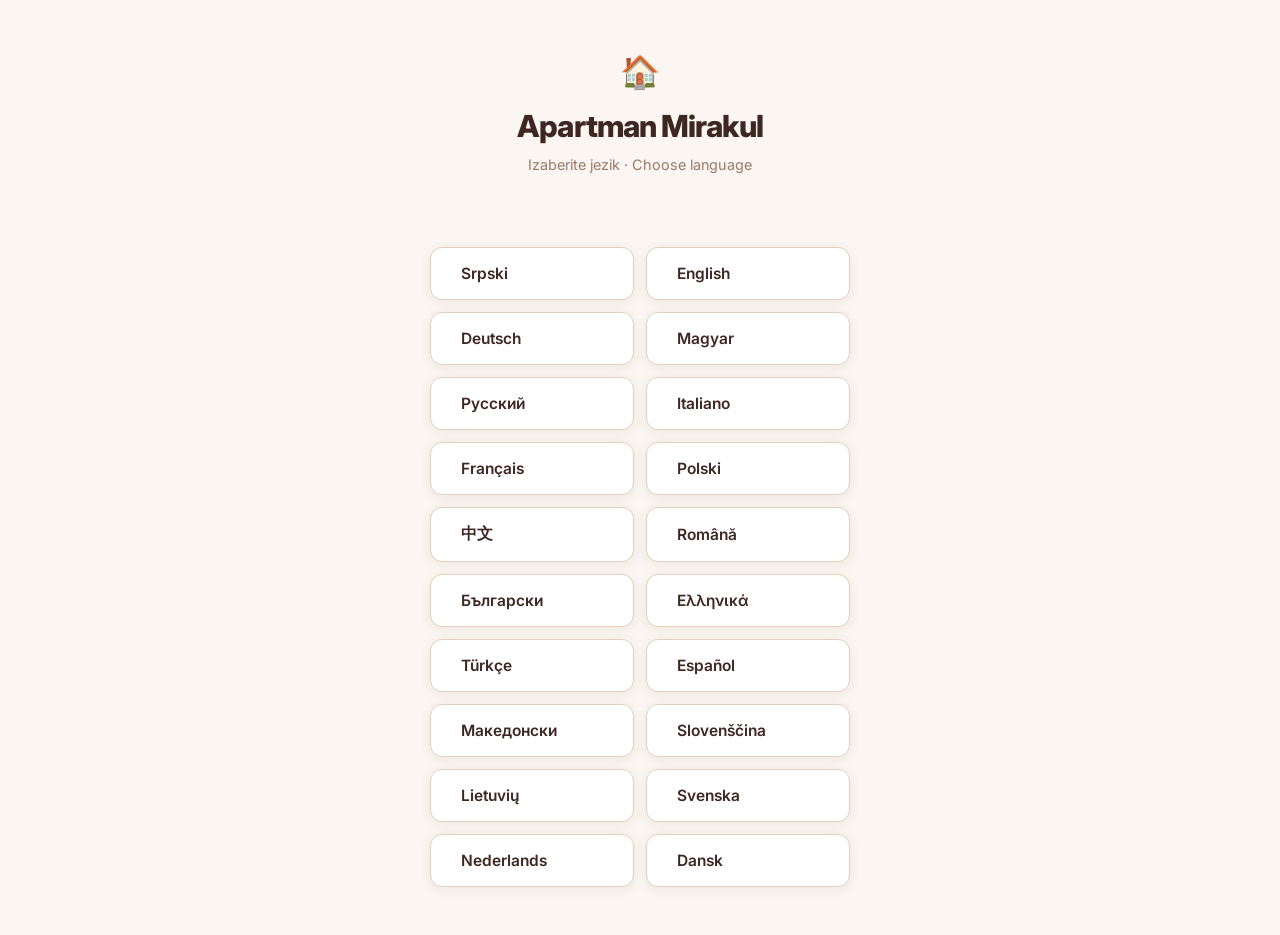
==== commit f43d1aac: "guest-guide.html: dodaj holandski (nl) i danski (da) jezik - potpun prevod svih sekcija" ====
--- a/guest-guide.html
+++ b/guest-guide.html
@@ -327,6 +327,7 @@
     .guide-footer { text-align: center; padding: 2rem 1.5rem 3rem; border-top: 1px solid var(--border); margin-top: 0.5rem; }
     .guide-footer .heart { color: var(--accent); font-size: 1.3rem; display: block; margin-bottom: 0.65rem; }
     .guide-footer span { font-size: 1rem; color: var(--muted); line-height: 1.6; }
+    .guide-footer a.footer-site-link { color: inherit; text-decoration: underline; font-weight: 600; white-space: nowrap; }
     .review-btn { display: flex; width: max-content; flex-direction: column; align-items: center; gap: 0.3rem; margin: 1.1rem auto 0; background: var(--accent); border-radius: 12px; padding: 0.9rem 1.4rem; text-decoration: none; box-shadow: 0 2px 8px rgba(139,94,60,0.25); }
     .review-btn .review-stars { font-size: 1.1rem; letter-spacing: 0.1rem; }
     .review-btn #review-btn-text { color: #fff; font-weight: 700; font-size: 0.95rem; }
@@ -360,6 +361,8 @@
     <button class="lang-btn" onclick="setLang('sl')"><img class="lang-flag" src="https://flagcdn.com/w40/si.png" alt=""> Slovenščina</button>
     <button class="lang-btn" onclick="setLang('lt')"><img class="lang-flag" src="https://flagcdn.com/w40/lt.png" alt=""> Lietuvių</button>
     <button class="lang-btn" onclick="setLang('sv')"><img class="lang-flag" src="https://flagcdn.com/w40/se.png" alt=""> Svenska</button>
+    <button class="lang-btn" onclick="setLang('nl')"><img class="lang-flag" src="https://flagcdn.com/w40/nl.png" alt=""> Nederlands</button>
+    <button class="lang-btn" onclick="setLang('da')"><img class="lang-flag" src="https://flagcdn.com/w40/dk.png" alt=""> Dansk</button>
   </div>
 </div>
 
@@ -438,9 +441,11 @@
   el:'<img class="lang-flag-sm" src="https://flagcdn.com/w20/gr.png" alt="">',
   fr:'<img class="lang-flag-sm" src="https://flagcdn.com/w20/fr.png" alt="">',
   lt:'<img class="lang-flag-sm" src="https://flagcdn.com/w20/lt.png" alt="">',
-  sv:'<img class="lang-flag-sm" src="https://flagcdn.com/w20/se.png" alt="">'
+  sv:'<img class="lang-flag-sm" src="https://flagcdn.com/w20/se.png" alt="">',
+  nl:'<img class="lang-flag-sm" src="https://flagcdn.com/w20/nl.png" alt="">',
+  da:'<img class="lang-flag-sm" src="https://flagcdn.com/w20/dk.png" alt="">'
 };
-const CODES = {sr:'SR',tr:'TR',hu:'HU',en:'EN',de:'DE',ru:'RU',zh:'ZH',bg:'BG',pl:'PL',it:'IT',es:'ES',mk:'MK',sl:'SL',ro:'RO',el:'EL',fr:'FR',lt:'LT',sv:'SV'};
+const CODES = {sr:'SR',tr:'TR',hu:'HU',en:'EN',de:'DE',ru:'RU',zh:'ZH',bg:'BG',pl:'PL',it:'IT',es:'ES',mk:'MK',sl:'SL',ro:'RO',el:'EL',fr:'FR',lt:'LT',sv:'SV',nl:'NL',da:'DA'};
 
 const EMERGENCY = (p,a,f,h) => `<ul class="item-list"><li><span class="item-label">🚔 ${p}</span><a href="tel:192">192</a></li><li><span class="item-label">🚑 ${a}</span><a href="tel:194">194</a></li><li><span class="item-label">🚒 ${f}</span><a href="tel:193">193</a></li><li><span class="item-label">🚕 Alfa Taxi</span><a href="tel:19788">19788</a></li><li><span class="item-label">📞 ${h}</span><a href="tel:+381631168024">+381 63 116 8024</a></li></ul>`;
 
@@ -462,7 +467,9 @@
   el:{title:'Προτάσεις',desc:'Λείπει κάτι από τον οδηγό; Ενημερώστε μας και θα το προσθέσουμε.',ph:'Η πρότασή ή το σχόλιό σας...',btn:'Αποστολή',ok:'✓ Ευχαριστούμε! Το μήνυμά σας ελήφθη.'},
   fr:{title:'Suggestions',desc:'Une information manque dans le guide ? Faites-le-nous savoir et nous l\'ajouterons.',ph:'Votre suggestion ou commentaire...',btn:'Envoyer',ok:'✓ Merci ! Votre message a bien été reçu.'},
   lt:{title:'Pasiūlymai',desc:'Trūksta informacijos gide? Praneškite mums, ir mes ją pridėsime.',ph:'Jūsų pasiūlymas ar komentaras...',btn:'Siųsti',ok:'✓ Ačiū! Jūsų žinutė gauta.'},
-  sv:{title:'Förslag',desc:'Saknas något i guiden? Meddela oss så lägger vi till det.',ph:'Ditt förslag eller kommentar...',btn:'Skicka',ok:'✓ Tack! Ditt meddelande har mottagits.'}
+  sv:{title:'Förslag',desc:'Saknas något i guiden? Meddela oss så lägger vi till det.',ph:'Ditt förslag eller kommentar...',btn:'Skicka',ok:'✓ Tack! Ditt meddelande har mottagits.'},
+  nl:{title:'Suggesties',desc:'Ontbreekt er iets in de gids? Laat het ons weten en we voegen het toe.',ph:'Uw suggestie of opmerking...',btn:'Versturen',ok:'✓ Bedankt! Uw bericht is ontvangen.'},
+  da:{title:'Forslag',desc:'Mangler der noget i guiden? Skriv til os, så tilføjer vi det.',ph:'Dit forslag eller din kommentar...',btn:'Send',ok:'✓ Tak! Din besked er modtaget.'}
 };
 
 const REVIEW = {
@@ -483,7 +490,9 @@
   el:{btn:'Αξιολογήστε μας στο Google'},
   fr:{btn:'Évaluez-nous sur Google'},
   lt:{btn:'Įvertinkite mus Google'},
-  sv:{btn:'Betygsätt oss på Google'}
+  sv:{btn:'Betygsätt oss på Google'},
+  nl:{btn:'Beoordeel ons op Google'},
+  da:{btn:'Bedøm os på Google'}
 };
 
 // ── PRVI DOLAZAK (interaktivna kartica) ──
@@ -904,7 +913,54 @@
     ciText:'<strong>För att undvika väntetid</strong>, meddela oss er ankomsttid <strong>i förväg</strong>. Vi möter er <strong>framför byggnaden, vid Addiko Bank</strong>, och går tillsammans till lägenheten, där vi överlämnar nycklarna.',
     mpCaption:'📍 Här väntar vi er — vid Addiko Bank, precis bredvid lägenheten',
     call:'Ring'
+  },
+  nl:{
+    title:'Bezoekt u ons voor het eerst?',
+    q:'Hoe komt u naar ons toe?',
+    auto:'Ik kom met de auto',
+    voz:'Ik kom met de trein',
+    bus:'Ik kom met de bus',
+    autoWarn:'⚠️ Het adres van het appartement — <strong>Korzo 15</strong> — bevindt zich in een voetgangerszone, waardoor Google Maps u mogelijk de verkeerde kant op stuurt naar de ingang.',
+    autoLead:'👉 Gebruik in plaats daarvan de navigatie naar het appartement — we wachten u op voor het gebouw, bij de Addiko Bank, wanneer u in de stad aankomt.',
+    navBtn:'🧭 Navigeer naar het appartement',
+    autoParking:'Parkeren kan meestal <strong>direct voor het gebouw, vanaf de Đure Đakovića-straat</strong> (rode zone) — daar bevindt zich ook de ingang van het gebouw.',
+    autoSms:'<strong>Betalen via SMS</strong> (rode zone): stuur een SMS naar <strong>9241</strong> — 70 din/uur, of <strong>9245</strong> — 480 din/dag (dagkaart). U kunt ook <strong>een kaartje kopen bij een kiosk</strong>.',
+    autoHours:'🕐 Betaald parkeren: doordeweeks 07–21u · zaterdag 07–14u · zondag en feestdagen <strong>gratis</strong>',
+    vozText:'🚆 Ons appartement is <strong>een van de dichtstbijzijnde bij het treinstation</strong> — u heeft geen extra vervoer nodig.',
+    vozPark:'Via het <strong>Rajhl Ferenc-park</strong> komt u rechtstreeks bij het appartement — we wachten u op voor de deur, bij de Addiko Bank, en gaan samen naar binnen.',
+    walkBtn:'🧭 Navigeer naar het appartement',
+    busText:'🚌 Het appartement ligt ongeveer <strong>800 meter</strong> van het hoofdbusstation.',
+    busTaxi:'Taxi\'s zijn beschikbaar <strong>direct voor het station</strong>.',
+    busWalk:'Als u zin heeft in een rustige wandeling, komt u ook makkelijk lopend bij het appartement — we wachten u op voor de deur, bij de Addiko Bank.',
+    ciTitle:'Bij aankomst — check-in',
+    ciText:'<strong>Om wachten te voorkomen</strong>, laat ons uw aankomsttijd <strong>van tevoren</strong> weten. We wachten u op <strong>voor het gebouw, bij de Addiko Bank</strong>, en lopen samen naar het appartement, waar we u de sleutels overhandigen.',
+    mpCaption:'📍 Hier wachten we op u — bij de Addiko Bank, vlak naast het appartement',
+    call:'Bellen'
+  },
+  da:{
+    title:'Er det første gang, du besøger os?',
+    q:'Hvordan ankommer du til os?',
+    auto:'Jeg kommer med bil',
+    voz:'Jeg kommer med tog',
+    bus:'Jeg kommer med bus',
+    autoWarn:'⚠️ Lejlighedens adresse — <strong>Korzo 15</strong> — ligger i en gågade, så Google Maps kan lede dig den forkerte vej hen til selve indgangen.',
+    autoLead:'👉 Brug i stedet navigation til lejligheden — vi venter på dig foran bygningen, ved Addiko Bank, når du ankommer til byen.',
+    navBtn:'🧭 Naviger til lejligheden',
+    autoParking:'Parkering findes som regel <strong>lige foran bygningen, fra Đure Đakovića-gaden</strong> (rød zone) — derfra er der også indgang til bygningen.',
+    autoSms:'<strong>Betaling via SMS</strong> (rød zone): send en SMS til <strong>9241</strong> — 70 din/time, eller <strong>9245</strong> — 480 din/dag (dagskort). Du kan også <strong>købe billet i en kiosk</strong>.',
+    autoHours:'🕐 Betalingspligtig: hverdage 07–21 · lørdag 07–14 · søndag og helligdage <strong>gratis</strong>',
+    vozText:'🚆 Vores lejlighed er <strong>en af dem tættest på togstationen</strong> — du behøver ikke ekstra transport.',
+    vozPark:'Gennem <strong>Rajhl Ferenc-parken</strong> kommer du direkte til lejligheden — vi venter på dig udenfor, ved Addiko Bank, og går ind sammen.',
+    walkBtn:'🧭 Naviger til lejligheden',
+    busText:'🚌 Lejligheden ligger omkring <strong>800 meter</strong> fra hovedbusstationen.',
+    busTaxi:'Der er taxi <strong>lige uden for stationen</strong>.',
+    busWalk:'Og hvis du er i humør til en rolig gåtur, kommer du let til lejligheden — vi venter på dig udenfor, ved Addiko Bank.',
+    ciTitle:'Ved ankomst — check-in',
+    ciText:'<strong>For at undgå ventetid</strong>, bedes du give os besked om din ankomsttid <strong>på forhånd</strong>. Vi venter på dig <strong>foran bygningen, ved Addiko Bank</strong>, og går sammen til lejligheden, hvor vi overleverer nøglerne.',
+    mpCaption:'📍 Her venter vi på dig — ved Addiko Bank, lige ved siden af lejligheden',
+    call:'Ring'
   }
+
 };
 
 function arrivalCard(a){
@@ -980,7 +1036,7 @@
 const T = {
   sr: {
     wn:'Naziv WiFi mreže', wp:'Lozinka', cp:'Kopiraj', cd:'Kopirano!', call:'Pozovi',
-    ft:'Drago nam je što ste izabrali Apartman Mirakul. Ugodan boravak!',
+    ft:'Drago nam je što ste izabrali <a href="https://apartmanmirakul.rs/" target="_blank" rel="noopener" class="footer-site-link">Apartman Mirakul</a>. Ugodan boravak!',
     s:[
       {i:'🧳',t:ARR.sr.title,h:arrivalCard(ARR.sr)},
       {i:'💡',t:'Uputstva za apartman',subs:[
@@ -1086,7 +1142,7 @@
   },
   en: {
     wn:'WiFi Network', wp:'Password', cp:'Copy', cd:'Copied!', call:'Call',
-    ft:'We\'re glad you chose Apartman Mirakul. Enjoy your stay!',
+    ft:'We\'re glad you chose <a href="https://apartmanmirakul.rs/" target="_blank" rel="noopener" class="footer-site-link">Apartman Mirakul</a>. Enjoy your stay!',
     s:[
       {i:'🧳',t:ARR.en.title,h:arrivalCard(ARR.en)},
       {i:'💡',t:'Apartment Guide',subs:[
@@ -1192,7 +1248,7 @@
   },
   de: {
     wn:'WLAN-Name', wp:'Passwort', cp:'Kopieren', cd:'Kopiert!', call:'Anrufen',
-    ft:'Wir freuen uns, dass Sie Apartman Mirakul gewählt haben. Einen angenehmen Aufenthalt!',
+    ft:'Wir freuen uns, dass Sie <a href="https://apartmanmirakul.rs/" target="_blank" rel="noopener" class="footer-site-link">Apartman Mirakul</a> gewählt haben. Einen angenehmen Aufenthalt!',
     s:[
       {i:'🧳',t:ARR.de.title,h:arrivalCard(ARR.de)},
       {i:'💡',t:'Wohnungsführer',subs:[
@@ -1298,7 +1354,7 @@
   },
   tr: {
     wn:'WiFi Ağı', wp:'Şifre', cp:'Kopyala', cd:'Kopyalandı!', call:'Ara',
-    ft:'Apartman Mirakul\'u seçtiğiniz için memnunuz. İyi tatiller dileriz!',
+    ft:'<a href="https://apartmanmirakul.rs/" target="_blank" rel="noopener" class="footer-site-link">Apartman Mirakul\'u</a> seçtiğiniz için memnunuz. İyi tatiller dileriz!',
     s:[
       {i:'🧳',t:ARR.tr.title,h:arrivalCard(ARR.tr)},
       {i:'💡',t:'Daire Rehberi',subs:[
@@ -1404,7 +1460,7 @@
   },
   hu: {
     wn:'WiFi hálózat neve', wp:'Jelszó', cp:'Másolás', cd:'Másolva!', call:'Hívás',
-    ft:'Köszönjük, hogy az Apartman Mirakult választotta. Kellemes tartózkodást!',
+    ft:'Köszönjük, hogy az <a href="https://apartmanmirakul.rs/" target="_blank" rel="noopener" class="footer-site-link">Apartman Mirakult</a> választotta. Kellemes tartózkodást!',
     s:[
       {i:'🧳',t:ARR.hu.title,h:arrivalCard(ARR.hu)},
       {i:'💡',t:'Apartman útmutató',subs:[
@@ -1510,7 +1566,7 @@
   },
   ru: {
     wn:'Название WiFi', wp:'Пароль', cp:'Копировать', cd:'Скопировано!', call:'Позвонить',
-    ft:'Мы рады, что вы выбрали Apartman Mirakul. Приятного пребывания!',
+    ft:'Мы рады, что вы выбрали <a href="https://apartmanmirakul.rs/" target="_blank" rel="noopener" class="footer-site-link">Apartman Mirakul</a>. Приятного пребывания!',
     s:[
       {i:'🧳',t:ARR.ru.title,h:arrivalCard(ARR.ru)},
       {i:'💡',t:'Путеводитель по квартире',subs:[
@@ -1616,7 +1672,7 @@
   },
   zh: {
     wn:'WiFi 名称', wp:'密码', cp:'复制', cd:'已复制！', call:'拨打',
-    ft:'感谢您选择 Apartman Mirakul，祝您住宿愉快！',
+    ft:'感谢您选择 <a href="https://apartmanmirakul.rs/" target="_blank" rel="noopener" class="footer-site-link">Apartman Mirakul</a>，祝您住宿愉快！',
     s:[
       {i:'🧳',t:ARR.zh.title,h:arrivalCard(ARR.zh)},
       {i:'💡',t:'公寓指南',subs:[
@@ -1722,7 +1778,7 @@
   },
   bg: {
     wn:'WiFi мрежа', wp:'Парола', cp:'Копирай', cd:'Копирано!', call:'Обади се',
-    ft:'Радваме се, че избрахте Apartman Mirakul. Приятен престой!',
+    ft:'Радваме се, че избрахте <a href="https://apartmanmirakul.rs/" target="_blank" rel="noopener" class="footer-site-link">Apartman Mirakul</a>. Приятен престой!',
     s:[
       {i:'🧳',t:ARR.bg.title,h:arrivalCard(ARR.bg)},
       {i:'💡',t:'Наръчник на апартамента',subs:[
@@ -1828,7 +1884,7 @@
   },
   pl: {
     wn:'Nazwa sieci WiFi', wp:'Hasło', cp:'Kopiuj', cd:'Skopiowano!', call:'Zadzwoń',
-    ft:'Cieszymy się, że wybrałeś Apartman Mirakul. Miłego pobytu!',
+    ft:'Cieszymy się, że wybrałeś <a href="https://apartmanmirakul.rs/" target="_blank" rel="noopener" class="footer-site-link">Apartman Mirakul</a>. Miłego pobytu!',
     s:[
       {i:'🧳',t:ARR.pl.title,h:arrivalCard(ARR.pl)},
       {i:'💡',t:'Przewodnik po apartamencie',subs:[
@@ -1934,7 +1990,7 @@
   },
   it: {
     wn:'Nome rete WiFi', wp:'Password', cp:'Copia', cd:'Copiato!', call:'Chiama',
-    ft:'Siamo felici che abbiate scelto Apartman Mirakul. Buon soggiorno!',
+    ft:'Siamo felici che abbiate scelto <a href="https://apartmanmirakul.rs/" target="_blank" rel="noopener" class="footer-site-link">Apartman Mirakul</a>. Buon soggiorno!',
     s:[
       {i:'🧳',t:ARR.it.title,h:arrivalCard(ARR.it)},
       {i:'💡',t:'Guida all\'appartamento',subs:[
@@ -2040,7 +2096,7 @@
   },
   es: {
     wn:'Nombre de red WiFi', wp:'Contraseña', cp:'Copiar', cd:'¡Copiado!', call:'Llamar',
-    ft:'Nos alegra que haya elegido Apartman Mirakul. ¡Que disfrute su estancia!',
+    ft:'Nos alegra que haya elegido <a href="https://apartmanmirakul.rs/" target="_blank" rel="noopener" class="footer-site-link">Apartman Mirakul</a>. ¡Que disfrute su estancia!',
     s:[
       {i:'🧳',t:ARR.es.title,h:arrivalCard(ARR.es)},
       {i:'💡',t:'Guía del apartamento',subs:[
@@ -2146,7 +2202,7 @@
   },
   mk: {
     wn:'Назив на WiFi мрежа', wp:'Лозинка', cp:'Копирај', cd:'Копирано!', call:'Јави се',
-    ft:'Ни е мило што го избравте Apartman Mirakul. Пријатен престој!',
+    ft:'Ни е мило што го избравте <a href="https://apartmanmirakul.rs/" target="_blank" rel="noopener" class="footer-site-link">Apartman Mirakul</a>. Пријатен престој!',
     s:[
       {i:'🧳',t:ARR.mk.title,h:arrivalCard(ARR.mk)},
       {i:'💡',t:'Упатство за апартманот',subs:[
@@ -2252,7 +2308,7 @@
   },
   sl: {
     wn:'Ime WiFi omrežja', wp:'Geslo', cp:'Kopiraj', cd:'Kopirano!', call:'Pokliči',
-    ft:'Veseli nas, da ste izbrali Apartman Mirakul. Prijeten bivanje!',
+    ft:'Veseli nas, da ste izbrali <a href="https://apartmanmirakul.rs/" target="_blank" rel="noopener" class="footer-site-link">Apartman Mirakul</a>. Prijeten bivanje!',
     s:[
       {i:'🧳',t:ARR.sl.title,h:arrivalCard(ARR.sl)},
       {i:'💡',t:'Navodila za apartma',subs:[
@@ -2358,7 +2414,7 @@
   },
   ro: {
     wn:'Numele rețelei WiFi', wp:'Parolă', cp:'Copiază', cd:'Copiat!', call:'Sună',
-    ft:'Ne bucurăm că ați ales Apartman Mirakul. Ședere plăcută!',
+    ft:'Ne bucurăm că ați ales <a href="https://apartmanmirakul.rs/" target="_blank" rel="noopener" class="footer-site-link">Apartman Mirakul</a>. Ședere plăcută!',
     s:[
       {i:'🧳',t:ARR.ro.title,h:arrivalCard(ARR.ro)},
       {i:'💡',t:'Ghidul apartamentului',subs:[
@@ -2464,7 +2520,7 @@
   },
   el: {
     wn:'Δίκτυο WiFi', wp:'Κωδικός', cp:'Αντιγραφή', cd:'Αντιγράφηκε!', call:'Κλήση',
-    ft:'Χαρούμενοι που επιλέξατε το Apartman Mirakul. Καλή διαμονή!',
+    ft:'Χαρούμενοι που επιλέξατε το <a href="https://apartmanmirakul.rs/" target="_blank" rel="noopener" class="footer-site-link">Apartman Mirakul</a>. Καλή διαμονή!',
     s:[
       {i:'🧳',t:ARR.el.title,h:arrivalCard(ARR.el)},
       {i:'💡',t:'Οδηγός διαμερίσματος',subs:[
@@ -2570,7 +2626,7 @@
   },
   fr: {
     wn:'Réseau WiFi', wp:'Mot de passe', cp:'Copier', cd:'Copié !', call:'Appeler',
-    ft:'Nous sommes ravis que vous ayez choisi l\'Apartman Mirakul. Bon séjour !',
+    ft:'Nous sommes ravis que vous ayez choisi l\'<a href="https://apartmanmirakul.rs/" target="_blank" rel="noopener" class="footer-site-link">Apartman Mirakul</a>. Bon séjour !',
     s:[
       {i:'🧳',t:ARR.fr.title,h:arrivalCard(ARR.fr)},
       {i:'💡',t:'Guide de l\'appartement',subs:[
@@ -2676,7 +2732,7 @@
   },
   lt: {
     wn:'WiFi tinklas', wp:'Slaptažodis', cp:'Kopijuoti', cd:'Nukopijuota!', call:'Skambinti',
-    ft:'Džiaugiamės, kad pasirinkote Apartman Mirakul. Malonaus poilsio!',
+    ft:'Džiaugiamės, kad pasirinkote <a href="https://apartmanmirakul.rs/" target="_blank" rel="noopener" class="footer-site-link">Apartman Mirakul</a>. Malonaus poilsio!',
     s:[
       {i:'🧳',t:ARR.lt.title,h:arrivalCard(ARR.lt)},
       {i:'💡',t:'Buto vadovas',subs:[
@@ -2782,7 +2838,7 @@
   },
   sv: {
     wn:'WiFi-nätverk', wp:'Lösenord', cp:'Kopiera', cd:'Kopierat!', call:'Ring',
-    ft:'Vi är glada att ni valde Apartman Mirakul. Trevlig vistelse!',
+    ft:'Vi är glada att ni valde <a href="https://apartmanmirakul.rs/" target="_blank" rel="noopener" class="footer-site-link">Apartman Mirakul</a>. Trevlig vistelse!',
     s:[
       {i:'🧳',t:ARR.sv.title,h:arrivalCard(ARR.sv)},
       {i:'💡',t:'Lägenhetsguide',subs:[
@@ -2885,7 +2941,220 @@
       ]},
       {i:'📞',t:'Viktiga telefonnummer',h:EMERGENCY('Polis','Ambulans','Brandkår','Värd Boris')}
     ]
+  },
+  nl: {
+    wn:'WiFi-netwerk', wp:'Wachtwoord', cp:'Kopiëren', cd:'Gekopieerd!', call:'Bellen',
+    ft:'Wij zijn blij dat u koos voor <a href="https://apartmanmirakul.rs/" target="_blank" rel="noopener" class="footer-site-link">Apartman Mirakul</a>. Fijn verblijf!',
+    s:[
+      {i:'🧳',t:ARR.nl.title,h:arrivalCard(ARR.nl)},
+      {i:'💡',t:'Appartementsgids',subs:[
+        {t:'🕐 Check-in / Check-out',h:`<div class="checkin-row"><div><div class="checkin-label">Check-in</div><div class="checkin-time">15:00–23:00</div></div></div><div class="checkin-row"><div><div class="checkin-label">Check-out</div><div class="checkin-time">tot 11:00</div></div></div><div class="guide-tip">💳 Betaling voor het verblijf gebeurt contant bij overhandiging van de sleutels.</div><div class="guide-tip">📄 Zorg dat u een identiteitsdocument bij de hand heeft (paspoort of ID-kaart) — vereist voor gastregistratie.</div><div class="guide-tip">🔑 Laat bij vertrek de sleutels achter in de brievenbus naast de voordeur. Laat de gastheer weten hoe laat u ongeveer vertrekt.</div>`},
+        {t:'🏠 Huisregels',h:`<ul class="bullet-list"><li>🏢 Respecteer de andere bewoners van het gebouw</li><li>🌙 Rustige uren: <strong>22:00–08:00</strong></li><li>🥿 Loop om hygiënische redenen niet op buitenschoenen door het appartement — we raden slippers aan</li><li><svg xmlns="http://www.w3.org/2000/svg" width="18" height="18" viewBox="0 0 24 24" style="vertical-align:-3px;flex-shrink:0"><circle cx="12" cy="12" r="10" fill="none" stroke="#e74c3c" stroke-width="2"/><rect x="4" y="10.5" width="13" height="3" rx="1.5" fill="#666"/><rect x="17" y="10.5" width="3.5" height="3" rx="1" fill="#d4b896"/><line x1="4" y1="4" x2="20" y2="20" stroke="#e74c3c" stroke-width="2.5" stroke-linecap="round"/></svg> <strong>Roken is niet toegestaan</strong> in het appartement of gebouw</li><li>🐾 <strong>Huisdieren zijn niet toegestaan</strong></li><li>👥 Maximale bezetting: <strong>4 gasten</strong></li><li>🚪 De poort van het gebouw sluit na <strong>22:00</strong> — de sleutel van de poort zit bij uw appartementssleutel</li><li>🧹 Laat het appartement netjes achter bij vertrek</li></ul>`},
+        {t:'ℹ️ Goed om te weten',h:`<div class="guide-item"><span class="guide-item-icon">🌡️</span><div class="guide-item-text"><strong>Warm water</strong><span>De boiler staat altijd aan — warm water is direct beschikbaar.</span></div></div><div class="guide-item"><span class="guide-item-icon">🚰</span><div class="guide-item-text"><strong>Drinkwater</strong><span>Het kraanwater in Subotica is veilig en prima drinkbaar.</span></div></div><div class="guide-item"><span class="guide-item-icon">🚿</span><div class="guide-item-text"><strong>Kraan en douche</strong><span>Voor de gewone douche schuift u de wateruitlaat naar rechts. Voor de regendouche trekt u aan de hendel op de kraan.</span></div></div><div class="guide-item"><span class="guide-item-icon">🪟</span><div class="guide-item-text"><strong>Verduisteringsgordijnen</strong><span>In alle kamers zijn houten jaloezieën aanwezig om te verduisteren.</span></div></div><div class="guide-item"><span class="guide-item-icon">🔐</span><div class="guide-item-text"><strong>Deurslot</strong><span>Om de voordeur af te sluiten trekt u eerst de klink omhoog en draait u dan de sleutel.</span></div></div>`},
+        {t:'⚙️ Apparatuur',h:`<div class="guide-item"><span class="guide-item-icon">📺</span><div class="guide-item-text"><strong>Philips TV 50"</strong><span>Druk op <svg xmlns="http://www.w3.org/2000/svg" width="14" height="14" viewBox="0 0 24 24" fill="none" stroke="currentColor" stroke-width="2.5" stroke-linecap="round" stroke-linejoin="round" style="vertical-align:-2px"><path d="M3 12L12 3l9 9"/><path d="M5 10v9h5v-5h4v5h5v-9"/></svg> HOME om een app te kiezen — Netflix, YouTube, Iris, Stremio, TiVimate.</span></div></div><div class="guide-item"><span class="guide-item-icon">❄️</span><div class="guide-item-text"><strong>Airconditioning</strong><span>De afstandsbediening ligt op de plank bij de bartafel.<br>⚠️ Het is ten strengste verboden ramen open te houden terwijl de airco aan staat.</span></div></div><div class="guide-item"><span class="guide-item-icon">🌡️</span><div class="guide-item-text"><strong>Vloerverwarming</strong><span>In het seizoen ingesteld op 23°C — neem contact op met de gastheer als aanpassing nodig is.<br>⚠️ Het is ten strengste verboden ramen open te houden tijdens het stookseizoen.</span></div></div><div class="guide-item"><span class="guide-item-icon">🧺</span><div class="guide-item-text"><strong>Wasmachine en droger</strong><span>Instructies liggen in de badkamerlade. Wasmiddel wordt niet door het appartement geleverd.</span></div></div><div class="guide-item"><span class="guide-item-icon">💧</span><div class="guide-item-text"><strong>Waterkoker</strong><span>Standaard elektrische waterkoker.</span></div></div><div class="guide-item"><span class="guide-item-icon">☕</span><div class="guide-item-text"><strong>Gorenje koffiezetapparaat</strong><span>Uitsluitend voor het zetten van koffie.<br>⚠️ Plaats geen metalen lepeltje of andere metalen voorwerpen erin terwijl het apparaat aan staat.</span></div></div><div class="guide-item"><span class="guide-item-icon">📡</span><div class="guide-item-text"><strong>Magnetron</strong><span>Maximaal vermogen 900W.<br>⚠️ Plaats nooit metalen voorwerpen erin.</span></div></div>`},
+        {t:'🅿️ Parkeren',h:`<div style="display:inline-flex;align-items:center;gap:0.5rem;background:#fff1f0;border:1.5px solid #e74c3c;border-radius:8px;padding:0.4rem 0.85rem;margin-bottom:1rem;"><span style="color:#e74c3c;font-size:0.9rem;">●</span><span style="font-weight:700;font-size:0.9rem;color:#c0392b;">Rode zone (1) — voor het gebouw</span></div><div class="checkin-row"><div><div class="checkin-label">Doordeweeks</div><div class="checkin-time">07:00 – 21:00</div></div></div><div class="checkin-row"><div><div class="checkin-label">Zaterdag</div><div class="checkin-time">07:00 – 14:00</div></div></div><div class="checkin-row" style="border-bottom:none;"><div><div class="checkin-label">Zondag & feestdagen</div><div style="font-size:1.55rem;font-weight:800;color:var(--accent);letter-spacing:-0.02em;">Gratis</div></div></div><div style="margin-top:1.1rem;"><div style="font-size:0.68rem;font-weight:700;text-transform:uppercase;letter-spacing:0.09em;color:var(--muted);margin-bottom:0.6rem;">Betalen via SMS</div><div style="display:flex;flex-direction:column;gap:0.5rem;"><div style="display:flex;align-items:center;justify-content:space-between;background:var(--bg);border:1.5px solid var(--border);border-radius:10px;padding:0.75rem 1rem;"><div><div style="font-size:0.72rem;color:var(--muted);font-weight:600;margin-bottom:0.1rem;">Per uur</div><div style="font-size:1.1rem;font-weight:800;">9241</div></div><div style="font-size:1.1rem;font-weight:800;color:var(--accent);">70 RSD</div></div><div style="display:flex;align-items:center;justify-content:space-between;background:var(--bg);border:1.5px solid var(--border);border-radius:10px;padding:0.75rem 1rem;"><div><div style="font-size:0.72rem;color:var(--muted);font-weight:600;margin-bottom:0.1rem;">Dagkaart</div><div style="font-size:1.1rem;font-weight:800;">9245</div></div><div style="font-size:1.1rem;font-weight:800;color:var(--accent);">480 RSD</div></div></div></div><div class="guide-tip" style="margin-top:0.85rem;">💡 Na 21:00 kunt u alvast parkeren voor de volgende dag betalen — stuur een SMS naar <strong>9245</strong> en uw ochtend is geregeld.</div>`}
+      ]},
+      {i:'🛎️',t:'Als u iets nodig heeft...',subs:[
+        {t:'🚕 Taxi',cards:[
+          {name:'Alfa Taxi',dist:'⭐ 4.1',desc:'Betrouwbare taxidienst — 24/7 beschikbaar. Đure Đakovića.',emoji:'🚕',phone:'0642015800'},
+          {name:'Pink Taxi',dist:'⭐ 5.0',desc:'Taxidienst — Branislava Nušića bb.',emoji:'🚕',phone:'0644685329'},
+          {name:'Meče Taxi',dist:'⭐ 4.5',desc:'Taxidienst — Lajoša Joaneša.',emoji:'🚕',phone:'0656806700'},
+          {name:'Taxi 9',dist:'⭐ 4.3',desc:'Taxidienst — Vatroslava Lisinskog.',emoji:'🚕',phone:'0659999560'},
+          {name:'Prozivka Taxi',dist:'⭐ 4.2',desc:'Taxidienst — Nade Dimić.',emoji:'🚕',phone:'0659765000'},
+          {name:'Ekonomik Taxi',dist:'⭐ 4.2',desc:'Taxidienst — Matije Gupca 2.',emoji:'🚕',phone:'0637440004'},
+          {name:'Yu Taxi',dist:'⭐ 3.8',desc:'Taxidienst — 24 uur open, Štrosmajerova.',emoji:'🚕',phone:'0655559761'},
+          {name:'Omega Taxi',dist:'⭐ 3.1',desc:'Taxidienst Subotica.',emoji:'🚕',phone:'024559911'}
+        ]},
+        {t:'🛵 Eten bezorgen',cards:[
+          {name:'Boss Caffe',dist:'50 m',desc:'Bezorging van eten en drinken — neem rechtstreeks contact op om te bestellen.',img:'images/Guests/Restorani/boss.webp',phone:'024551111'},
+          {name:'Renaissance',dist:'150 m',desc:'Bezorging van Italiaanse en lokale keuken.',img:'images/Guests/Restorani/Renaissance.webp',phone:'024555001'},
+          {name:'Street Pica',dist:'',desc:'Pizzabezorging — snel en lekker.',img:'images/Guests/Dostava/Street pica.webp',phone:'0640907040'},
+          {name:'Walter',dist:'',desc:'Eten bezorgen — ruime keuze aan gerechten.',img:'images/Guests/Dostava/Walter.webp',phone:'0631011000'},
+          {name:'Fabrika Burger Bar',dist:'30 m',desc:'Bezorging van premium burgers — kwaliteitsvlees, briochebroodjes en huisgemaakte sauzen.',img:'images/Guests/Dostava/fabrika.webp',phone:'0649593674'}
+        ]},
+        {t:'🛒 Supermarkt',cards:[
+          {name:'Idea',dist:'',desc:'Supermarkt — ruim assortiment voedings- en huishoudproducten.',img:'images/Guests/Prodavnica/Idea.png',maps:'https://maps.google.com/?q=Idea+Korzo+13+Subotica'},
+          {name:'Lidl',dist:'',desc:'Supermarkt — kwaliteitsproducten voor een goede prijs.',img:'images/Guests/Prodavnica/lidl.avif',maps:'https://maps.google.com/?q=Lidl+Pala+Papa+1+Subotica'},
+          {name:'Maxi',dist:'',desc:'Supermarkt — dagelijkse boodschappen.',img:'images/Guests/Prodavnica/Maxi.jpg',maps:'https://maps.google.com/?q=Maxi+Trg+Cara+Jovana+Nenada+2+Subotica'},
+          {name:'DM',dist:'',desc:'Drogisterij — cosmetica, hygiëne- en verzorgingsproducten.',img:'images/Guests/Prodavnica/DM.webp',maps:'https://maps.google.com/?q=DM+Korzo+10C+Subotica'}
+        ]},
+        {t:'💊 Apotheek',cards:[
+          {name:'Benu Apoteka',dist:'',desc:'Apotheek — medicijnen, supplementen, cosmetica. Korzo 15.',img:'images/Guests/Apoteka/benu.webp',maps:'https://maps.google.com/?q=Benu+apoteka+Korzo+15+Subotica',phone:'+38124533121'},
+          {name:'Apoteka Subotica No.1 — Centar',dist:'',desc:'Apotheek — medicijnen en gezondheidsproducten.',img:'images/Guests/Apoteka/Apoteka subotica.webp',maps:'https://maps.app.goo.gl/CdQUTjdNhviAKTww8'}
+        ]},
+        {t:'💱 Wisselkantoor',cards:[
+          {name:'Box',dist:'',desc:'Wisselkantoor — euro\'s, dollars en andere valuta.',img:'images/Guests/Menjacnica/Box.jpg',maps:'https://maps.google.com/?q=Box+menjacnica+Branislava+Nusica+Subotica'},
+          {name:'Euro',dist:'',desc:'Wisselkantoor — euro\'s, dollars en andere valuta. Korzo 10b.',img:'images/Guests/Menjacnica/Euro menjačnica.webp',maps:'https://maps.google.com/?q=Euro+menjacnica+Korzo+10b+Subotica'}
+        ]},
+        {t:'🏧 Geldautomaat',cards:[
+          {name:'Addiko Bank',dist:'',desc:'Geldautomaat — gratis opnames voor Addiko-kaarten.',img:'images/Guests/Bankomat/Addiko.webp',maps:'https://maps.google.com/?q=Addiko+bank+Korzo+15+Subotica'},
+          {name:'OTP Banka',dist:'',desc:'Geldautomaat — 24/7 beschikbaar.',img:'images/Guests/Bankomat/otpbanka.webp',maps:'https://maps.google.com/?q=OTP+banka+Korzo+12+Subotica'},
+          {name:'NLB Banka',dist:'',desc:'Geldautomaat — 24/7 beschikbaar.',img:'images/Guests/Bankomat/nlb.webp',maps:'https://maps.google.com/?q=NLB+banka+Korzo+10+Subotica'}
+        ]},
+        {t:'⛽ Tankstation',cards:[
+          {name:'NIS Petrol',dist:'',desc:'Tankstation — brandstof, winkel en café.',img:'images/Guests/Benzinska/NIS_Petrol_station.webp',maps:'https://maps.google.com/?q=NIS+Petrol+Puskinov+Trg+Subotica'},
+          {name:'MOL',dist:'',desc:'Tankstation — brandstof en voorzieningen.',img:'images/Guests/Benzinska/MOL-BS.webp',maps:'https://maps.google.com/?q=MOL+Jovana+Mikica+Subotica'},
+          {name:'OMV',dist:'',desc:'Tankstation — brandstof, winkel en versnaperingen.',img:'images/Guests/Benzinska/OMV-logo.webp',maps:'https://maps.google.com/?q=OMV+Beogradski+put+88+Subotica'},
+          {name:'EURO Petrol',dist:'',desc:'Tankstation — brandstof en voorzieningen. Segedinski put 76.',img:'images/Guests/Benzinska/Euro petrol.webp',maps:'https://maps.google.com/?q=EURO+Petrol+Segedinski+put+76+Subotica'}
+        ]},
+        {t:'🚂 Treinstation',cards:[
+          {name:'Railway Station Subotica',dist:'100 m',desc:'Treinstation — verbindingen naar Belgrado, Novi Sad en internationale lijnen.',img:'images/Guests/Stanice/Zeleznicka stanica.webp',maps:'https://maps.app.goo.gl/HLV5CKc4NRJgSp1QA',link:'https://w3.srbvoz.rs/redvoznje',linkLabel:'Dienstregeling'}
+        ]},
+        {t:'🚌 Busstation',cards:[
+          {name:'Main Bus Station Subotica',dist:'850 m',desc:'Busstation — lijnen naar heel Servië en internationale bestemmingen.',img:'images/Guests/Stanice/Autobuska-stanica.jpg',maps:'https://maps.google.com/?q=Autobuska+stanica+Subotica',link:'https://sutrans.rs/Polasci-i-dolasci.html',linkLabel:'Dienstregeling'}
+        ]}
+      ]},
+      {i:'📍',t:'Lokale aanbevelingen',subs:[
+        {t:'🍽️ Restaurants & cafés',cards:[
+          {name:'Boss Caffe',dist:'50 m',desc:'Een modern herkenningspunt van Subotica, geliefd bij gasten van alle generaties — ideaal voor ontbijt, koffie en lunch.',img:'images/Guests/Restorani/boss.webp',maps:'https://maps.google.com/?q=Boss+Caffe+Subotica'},
+          {name:'Stara picerija',dist:'100 m',desc:'De oudste pizzeria van Servië, opgericht in 1977. Heeft een leuke speeltuin — perfect voor gezinnen met kinderen.',img:'images/Guests/Restorani/stara-picerija.webp',maps:'https://maps.google.com/?q=Stara+picerija+Subotica'},
+          {name:'Renaissance',dist:'150 m',desc:'Modern restaurant met een ruim aanbod aan Italiaanse en lokale gerechten.',img:'images/Guests/Restorani/Renaissance.webp',maps:'https://maps.google.com/?q=Renesansa+restoran+Subotica'},
+          {name:'Fabrika Burger Bar',dist:'30 m',desc:'Premium burgers met kwaliteitsvlees, briochebroodjes, fijne kazen en huisgemaakte sauzen.',img:'images/Guests/Restorani/fabrika.webp',maps:'https://maps.google.com/?q=Fabrika+Subotica'},
+          {name:'Basch House 1887',dist:'800 m',desc:'Waar traditie en innovatie samenkomen — uitstekend eten, authentieke dranken en een prima selectie speciaalbieren.',img:'images/Guests/Restorani/basch-house.webp',maps:'https://maps.google.com/?q=Basch+House+Cara+Lazara+Subotica'},
+          {name:'Bates',dist:'300 m',desc:'Een traditionele kafana die de sfeer van tamboerijnmuziek en huisgemaakte lokale keuken levend houdt.',img:'images/Guests/Restorani/bates.webp',maps:'https://maps.google.com/?q=Bates+Subotica'},
+          {name:'Kafe Priča',dist:'200 m',desc:'Neem even de tijd voor uzelf en uw vrienden — de gesprekken vloeien moeiteloos in dit charmante café.',img:'images/Guests/Restorani/kafe-prica.webp',maps:'https://maps.google.com/?q=Kafe+Prica+Subotica'},
+          {name:'Mali trg',dist:'400 m',desc:'Een charmant fine-diningrestaurant in het hart van de stad — perfect voor bijzondere momenten.',img:'images/Guests/Restorani/mali-trg.webp',maps:'https://maps.google.com/?q=Mali+trg+Subotica'},
+          {name:'Vinarija Zvonko Bogdan',dist:'10 km',desc:'Art-nouveau wijnhuis aan de oevers van Palić — begeleide wijnproeverij met uitzicht op de wijngaarden. Reservering aanbevolen.',img:'images/Guests/Restorani/vinarija-zvonko-bogdan.webp',maps:'https://maps.google.com/?q=Vinarija+Zvonko+Bogdan+Subotica'},
+          {name:'Salaš Zvonko Bogdan',dist:'15 km',desc:'Authentieke Vojvodina-boerderij aan het Ludaš-meer — huisgemaakte soep, langzaam gegaarde gerechten en strudel in landelijke rust.',img:'images/Guests/Restorani/salas-zvonko-bogdan.webp',maps:'https://maps.google.com/?q=Salas+Zvonko+Bogdan+Subotica'},
+          {name:'Plaža Bar',dist:'8 km',desc:'Ontspannen bar aan het Palić-meer — de perfecte plek voor een drankje en rust bij het water.',img:'images/Guests/Restorani/Plaža bar.webp',maps:'https://maps.app.goo.gl/VtGVUF8ceWY4r6xBA'},
+          {name:'Vinarija Petra',dist:'8 km',desc:'Wijnhuis aan het Palić-meer — wijnproeverij in een aangename omgeving. 💡 Een mooi wandelpad loopt van het Peščana-strand naar het wijnhuis, ideaal voor een wandeling.',img:'images/Guests/Restorani/Vinarija Petra.webp',maps:'https://maps.app.goo.gl/tnoKDWVaCCbiKByQ8'},
+          {name:'Terasa Muški Štrand',dist:'8 km',desc:'Terras bij Palić nabij Muški štrand — eten en drinken met uitzicht op het meer.',img:'images/Guests/Restorani/Terasa.webp',maps:'https://maps.app.goo.gl/XmGSrZ8D3xkEmt5M9'}
+        ]},
+        {t:'🏛️ Bezienswaardigheden',cards:[
+          {name:'Stadhuis',dist:'300 m',desc:'Het symbool van Subotica — een indrukwekkend art-nouveaugebouw uit 1910, een meesterwerk van de lokale architectuur.',img:'images/Guests/Znamenitosti/gradska-kuca.webp',maps:'https://maps.google.com/?q=Subotica+City+Hall'},
+          {name:'Rajhl-paleis',dist:'30 m',desc:'Vlak naast het appartement — een van de mooiste parels van het Suboticaanse art-nouveau-erfgoed.',img:'images/Guests/Znamenitosti/rajhlova-palata.webp',maps:'https://maps.google.com/?q=Rajhlova+palata+Subotica'},
+          {name:'Stadsmuseum',dist:'600 m',desc:'Opgericht in 1892 in een weelderig art-nouveaupaleis — met archeologische, historische en etnologische collecties.',img:'images/Guests/Znamenitosti/gradski-muzej.webp',maps:'https://maps.google.com/?q=Gradski+muzej+Subotica'},
+          {name:'Porseleinmuseum',dist:'150 m',desc:'Uniek museum in Servië met meer dan 2000 stukken tot 200 jaar oud — van Weens en Russisch tot Joegoslavisch porselein.',img:'images/Guests/Znamenitosti/muzej-porcelana.webp',maps:'https://maps.google.com/?q=Muzej+porcelana+Subotica'},
+          {name:'Synagoge',dist:'500 m',desc:'Een van de mooiste synagoges van Europa, gebouwd in 1902 in art-nouveaustijl — een waar architectonisch wonder.',img:'images/Guests/Znamenitosti/sinagoga.webp',maps:'https://maps.google.com/?q=Subotica+Synagogue'},
+          {name:'Straat van de Oude Ambachten',dist:'100 m',desc:'Geopend in 2025 — een charmante passage die de geest van het oude Subotica herleeft met kleermakers, klokkenmakers en een beeld van Zvonko Bogdan.',img:'images/Guests/Znamenitosti/ulica-starih-zanata.webp',maps:'https://maps.google.com/?q=Ulica+Starih+zanata+Subotica'},
+          {name:'Monument voor tsaar Jovan Nenad',dist:'400 m',desc:'Een monumentaal bronzen drieluik uit 1927, gewijd aan de zelfbenoemde tsaar die Subotica in 1527 kort regeerde.',img:'images/Guests/Znamenitosti/car-jovan-nenad.webp',maps:'https://maps.google.com/?q=Spomenik+Caru+Jovanu+Nenadu+Subotica'},
+          {name:'Monument voor koning Petar I',dist:'30 m',desc:'Een 4,2 meter hoog beeld van Zoran Ivanović, onthuld in 2021 ter ere van koning Petar I Karađorđević.',img:'images/Guests/Znamenitosti/spomenik-kralj-petru.webp',maps:'https://maps.google.com/?q=Spomenik+Kralju+Petru+I+Subotica'},
+          {name:'Palić-meer',dist:'8 km',desc:'Het grootste natuurlijke meer van Servië — stranden, park, sportfaciliteiten en geneeskrachtige modder. Perfect voor een gezinsuitje.',img:'images/Guests/Znamenitosti/palic.webp',maps:'https://maps.google.com/?q=Palic+Lake+Subotica'}
+        ]},
+        {t:'🎭 Entertainment',cards:[
+          {name:'Nationaal Theater',dist:'300 m',desc:'Gerenoveerd in 2013, met een traditie die teruggaat tot 1854 — het enige theater in Servië met een Servisch en Hongaars ensemble onder één dak. Een cultureel baken van Subotica.',img:'images/Guests/Zabava/Subotica Narodno pozoriste.webp',maps:'https://maps.google.com/?q=Narodno+pozoriste+Subotica'},
+          {name:'Kindertheater',dist:'400 m',desc:'Theater gewijd aan de allerjongsten — voorstellingen in het Servisch en Hongaars.',img:'images/Guests/Zabava/Decije-pozoriste-4-1170x781.webp',maps:'https://maps.google.com/?q=Decije+pozoriste+Subotica'},
+          {name:'EuroCinema',dist:'200 m',desc:'Modern bioscoop in het centrum — de nieuwste films op het grote scherm.',img:'images/Guests/Zabava/EuroCinema.webp',maps:'https://maps.google.com/?q=EuroCinema+Subotica'},
+          {name:'Bioscoop Lifka',dist:'150 m',desc:'Legendarische bioscoop geopend in 1913 — een architectonisch juweel en cultureel icoon van Subotica.',img:'images/Guests/Zabava/bioskop lifka.webp',maps:'https://maps.google.com/?q=Bioskop+Lifka+Subotica'},
+          {name:'Dierentuin Palić',dist:'8 km',desc:'Dierentuin bij Palić — thuis voor veel diersoorten, ideaal voor een gezinsuitje.',img:'images/Guests/Zabava/Zoo vrt Palić.webp',maps:'https://maps.google.com/?q=Zooloski+vrt+Palic'}
+        ]},
+        {t:'⚽ Sport',cards:[
+          {name:'Zwembad Prozivka',dist:'1.5 km',desc:'Sport- en recreatiecentrum met groot en klein zwembad — 4,5 beoordeeld op Google. Openingstijden variëren per dag, controleer vooraf.',img:'images/Guests/Sport/Bazen Prozivka.webp',maps:'https://maps.google.com/?q=Bazen+Prozivka+Subotica'},
+          {name:'Zwembad Dudova šuma',dist:'2 km',desc:'Openluchtzwembad in recreatiepark Dudova šuma.',img:'images/Guests/Sport/Bazen Dudovasuma.webp',maps:'https://maps.google.com/?q=Bazen+Dudova+suma+Subotica'},
+          {name:'Aqua park Palić',dist:'8 km',desc:'Waterpark aan het Palić-meer — glijbanen, zwembaden en plezier voor het hele gezin.',img:'images/Guests/Sport/Aqua park Palić.webp',maps:'https://maps.google.com/?q=Aqua+park+Palic+Subotica'},
+          {name:'Sporthal Dudova šuma',dist:'2 km',desc:'Multifunctionele sporthal — basketbal, volleybal, tennis en andere sporten.',img:'images/Guests/Sport/Hala Sportova.webp',maps:'https://maps.google.com/?q=Hala+sportova+Dudova+suma+Subotica'}
+        ]}
+      ]},
+      {i:'📞',t:'Belangrijke telefoonnummers',h:EMERGENCY('Politie','Ambulance','Brandweer','Gastheer Boris')}
+    ]
+  },
+  da: {
+    wn:'WiFi-netværk', wp:'Adgangskode', cp:'Kopiér', cd:'Kopieret!', call:'Ring',
+    ft:'Vi er glade for, at du valgte <a href="https://apartmanmirakul.rs/" target="_blank" rel="noopener" class="footer-site-link">Apartman Mirakul</a>. God fornøjelse med opholdet!',
+    s:[
+      {i:'🧳',t:ARR.da.title,h:arrivalCard(ARR.da)},
+      {i:'💡',t:'Lejlighedsguide',subs:[
+        {t:'🕐 Check-in / Check-out',h:`<div class="checkin-row"><div><div class="checkin-label">Check-in</div><div class="checkin-time">15:00–23:00</div></div></div><div class="checkin-row"><div><div class="checkin-label">Check-out</div><div class="checkin-time">senest 11:00</div></div></div><div class="guide-tip">💳 Betaling for opholdet sker kontant ved udlevering af nøglerne.</div><div class="guide-tip">📄 Medbring venligst id-dokument (pas eller id-kort) — påkrævet ved gæsteregistrering.</div><div class="guide-tip">🔑 Ved check-out lægges nøglerne i postkassen ved siden af hoveddøren. Giv venligst værten besked om din forventede afgangstid.</div>`},
+        {t:'🏠 Husregler',h:`<ul class="bullet-list"><li>🏢 Vis venligst hensyn til bygningens øvrige beboere</li><li>🌙 Rolige timer: <strong>22:00–08:00</strong></li><li>🥿 Af hygiejniske grunde beder vi dig ikke gå rundt i lejligheden i udesko — vi anbefaler hjemmesko</li><li><svg xmlns="http://www.w3.org/2000/svg" width="18" height="18" viewBox="0 0 24 24" style="vertical-align:-3px;flex-shrink:0"><circle cx="12" cy="12" r="10" fill="none" stroke="#e74c3c" stroke-width="2"/><rect x="4" y="10.5" width="13" height="3" rx="1.5" fill="#666"/><rect x="17" y="10.5" width="3.5" height="3" rx="1" fill="#d4b896"/><line x1="4" y1="4" x2="20" y2="20" stroke="#e74c3c" stroke-width="2.5" stroke-linecap="round"/></svg> <strong>Rygning er strengt forbudt</strong> i lejligheden og bygningen</li><li>🐾 <strong>Kæledyr er ikke tilladt</strong></li><li>👥 Maks. antal gæster: <strong>4 personer</strong></li><li>🚪 Bygningens port låses efter <strong>22:00</strong> — nøglen til porten følger med lejlighedsnøglen</li><li>🧹 Efterlad venligst lejligheden ryddelig ved afrejse</li></ul>`},
+        {t:'ℹ️ Godt at vide',h:`<div class="guide-item"><span class="guide-item-icon">🌡️</span><div class="guide-item-text"><strong>Varmt vand</strong><span>Vandvarmeren er altid tændt — varmt vand er tilgængeligt med det samme.</span></div></div><div class="guide-item"><span class="guide-item-icon">🚰</span><div class="guide-item-text"><strong>Drikkevand</strong><span>Vandet fra hanen i Subotica er sikkert og fint at drikke.</span></div></div><div class="guide-item"><span class="guide-item-icon">🚿</span><div class="guide-item-text"><strong>Hane og bruser</strong><span>Til almindeligt brusebad skubbes vandudtaget mod højre. Til regnbruser trækkes i håndtaget på hanen.</span></div></div><div class="guide-item"><span class="guide-item-icon">🪟</span><div class="guide-item-text"><strong>Mørklægningsgardiner</strong><span>Der er trægardiner i alle rum til mørklægning.</span></div></div><div class="guide-item"><span class="guide-item-icon">🔐</span><div class="guide-item-text"><strong>Dørlås</strong><span>For at låse hoveddøren trækkes håndtaget først opad, og derefter drejes nøglen.</span></div></div>`},
+        {t:'⚙️ Apparater',h:`<div class="guide-item"><span class="guide-item-icon">📺</span><div class="guide-item-text"><strong>Philips TV 50"</strong><span>Tryk på <svg xmlns="http://www.w3.org/2000/svg" width="14" height="14" viewBox="0 0 24 24" fill="none" stroke="currentColor" stroke-width="2.5" stroke-linecap="round" stroke-linejoin="round" style="vertical-align:-2px"><path d="M3 12L12 3l9 9"/><path d="M5 10v9h5v-5h4v5h5v-9"/></svg> HOME for at vælge en app — Netflix, YouTube, Iris, Stremio, TiVimate.</span></div></div><div class="guide-item"><span class="guide-item-icon">❄️</span><div class="guide-item-text"><strong>Aircondition</strong><span>Fjernbetjeningen ligger på hylden ved bardisken.<br>⚠️ Det er strengt forbudt at have vinduerne åbne, mens airconditionen er tændt.</span></div></div><div class="guide-item"><span class="guide-item-icon">🌡️</span><div class="guide-item-text"><strong>Gulvvarme</strong><span>Indstillet til 23°C i sæsonen — kontakt værten, hvis justering er nødvendig.<br>⚠️ Det er strengt forbudt at have vinduerne åbne i fyringssæsonen.</span></div></div><div class="guide-item"><span class="guide-item-icon">🧺</span><div class="guide-item-text"><strong>Vaskemaskine og tørretumbler</strong><span>Vejledning ligger i badeværelsesskuffen. Vaskemiddel medfølger ikke.</span></div></div><div class="guide-item"><span class="guide-item-icon">💧</span><div class="guide-item-text"><strong>Elkedel</strong><span>Almindelig elektrisk elkedel.</span></div></div><div class="guide-item"><span class="guide-item-icon">☕</span><div class="guide-item-text"><strong>Gorenje kaffemaskine</strong><span>Kun beregnet til at brygge kaffe.<br>⚠️ Kom ikke en metalske eller andre metalgenstande i, mens maskinen er tændt.</span></div></div><div class="guide-item"><span class="guide-item-icon">📡</span><div class="guide-item-text"><strong>Mikrobølgeovn</strong><span>Maks. effekt 900W.<br>⚠️ Kom aldrig metalgenstande i.</span></div></div>`},
+        {t:'🅿️ Parkering',h:`<div style="display:inline-flex;align-items:center;gap:0.5rem;background:#fff1f0;border:1.5px solid #e74c3c;border-radius:8px;padding:0.4rem 0.85rem;margin-bottom:1rem;"><span style="color:#e74c3c;font-size:0.9rem;">●</span><span style="font-weight:700;font-size:0.9rem;color:#c0392b;">Rød zone (1) — foran bygningen</span></div><div class="checkin-row"><div><div class="checkin-label">Hverdage</div><div class="checkin-time">07:00 – 21:00</div></div></div><div class="checkin-row"><div><div class="checkin-label">Lørdag</div><div class="checkin-time">07:00 – 14:00</div></div></div><div class="checkin-row" style="border-bottom:none;"><div><div class="checkin-label">Søndag & helligdage</div><div style="font-size:1.55rem;font-weight:800;color:var(--accent);letter-spacing:-0.02em;">Gratis</div></div></div><div style="margin-top:1.1rem;"><div style="font-size:0.68rem;font-weight:700;text-transform:uppercase;letter-spacing:0.09em;color:var(--muted);margin-bottom:0.6rem;">Betal med SMS</div><div style="display:flex;flex-direction:column;gap:0.5rem;"><div style="display:flex;align-items:center;justify-content:space-between;background:var(--bg);border:1.5px solid var(--border);border-radius:10px;padding:0.75rem 1rem;"><div><div style="font-size:0.72rem;color:var(--muted);font-weight:600;margin-bottom:0.1rem;">Per time</div><div style="font-size:1.1rem;font-weight:800;">9241</div></div><div style="font-size:1.1rem;font-weight:800;color:var(--accent);">70 RSD</div></div><div style="display:flex;align-items:center;justify-content:space-between;background:var(--bg);border:1.5px solid var(--border);border-radius:10px;padding:0.75rem 1rem;"><div><div style="font-size:0.72rem;color:var(--muted);font-weight:600;margin-bottom:0.1rem;">Dagskort</div><div style="font-size:1.1rem;font-weight:800;">9245</div></div><div style="font-size:1.1rem;font-weight:800;color:var(--accent);">480 RSD</div></div></div></div><div class="guide-tip" style="margin-top:0.85rem;">💡 Efter kl. 21:00 kan du forudbetale parkering for næste dag — send en SMS til <strong>9245</strong>, så er din morgen ordnet.</div>`}
+      ]},
+      {i:'🛎️',t:'Hvis du har brug for...',subs:[
+        {t:'🚕 Taxi',cards:[
+          {name:'Alfa Taxi',dist:'⭐ 4.1',desc:'Pålidelig taxitjeneste — tilgængelig døgnet rundt. Đure Đakovića.',emoji:'🚕',phone:'0642015800'},
+          {name:'Pink Taxi',dist:'⭐ 5.0',desc:'Taxitjeneste — Branislava Nušića bb.',emoji:'🚕',phone:'0644685329'},
+          {name:'Meče Taxi',dist:'⭐ 4.5',desc:'Taxitjeneste — Lajoša Joaneša.',emoji:'🚕',phone:'0656806700'},
+          {name:'Taxi 9',dist:'⭐ 4.3',desc:'Taxitjeneste — Vatroslava Lisinskog.',emoji:'🚕',phone:'0659999560'},
+          {name:'Prozivka Taxi',dist:'⭐ 4.2',desc:'Taxitjeneste — Nade Dimić.',emoji:'🚕',phone:'0659765000'},
+          {name:'Ekonomik Taxi',dist:'⭐ 4.2',desc:'Taxitjeneste — Matije Gupca 2.',emoji:'🚕',phone:'0637440004'},
+          {name:'Yu Taxi',dist:'⭐ 3.8',desc:'Taxitjeneste — åben døgnet rundt, Štrosmajerova.',emoji:'🚕',phone:'0655559761'},
+          {name:'Omega Taxi',dist:'⭐ 3.1',desc:'Taxitjeneste i Subotica.',emoji:'🚕',phone:'024559911'}
+        ]},
+        {t:'🛵 Mad ud af huset',cards:[
+          {name:'Boss Caffe',dist:'50 m',desc:'Levering af mad og drikke — kontakt direkte for bestilling.',img:'images/Guests/Restorani/boss.webp',phone:'024551111'},
+          {name:'Renaissance',dist:'150 m',desc:'Levering af italiensk og lokal mad.',img:'images/Guests/Restorani/Renaissance.webp',phone:'024555001'},
+          {name:'Street Pica',dist:'',desc:'Pizzalevering — hurtigt og lækkert.',img:'images/Guests/Dostava/Street pica.webp',phone:'0640907040'},
+          {name:'Walter',dist:'',desc:'Mad ud af huset — bredt udvalg af retter.',img:'images/Guests/Dostava/Walter.webp',phone:'0631011000'},
+          {name:'Fabrika Burger Bar',dist:'30 m',desc:'Levering af premium burgere — kød af høj kvalitet, brioche-boller og hjemmelavede saucer.',img:'images/Guests/Dostava/fabrika.webp',phone:'0649593674'}
+        ]},
+        {t:'🛒 Købmand',cards:[
+          {name:'Idea',dist:'',desc:'Supermarked — bredt udvalg af madvarer og husholdningsprodukter.',img:'images/Guests/Prodavnica/Idea.png',maps:'https://maps.google.com/?q=Idea+Korzo+13+Subotica'},
+          {name:'Lidl',dist:'',desc:'Supermarked — kvalitetsvarer til gode priser.',img:'images/Guests/Prodavnica/lidl.avif',maps:'https://maps.google.com/?q=Lidl+Pala+Papa+1+Subotica'},
+          {name:'Maxi',dist:'',desc:'Supermarked — daglige dagligvarer.',img:'images/Guests/Prodavnica/Maxi.jpg',maps:'https://maps.google.com/?q=Maxi+Trg+Cara+Jovana+Nenada+2+Subotica'},
+          {name:'DM',dist:'',desc:'Materialist — kosmetik, hygiejne- og plejeprodukter.',img:'images/Guests/Prodavnica/DM.webp',maps:'https://maps.google.com/?q=DM+Korzo+10C+Subotica'}
+        ]},
+        {t:'💊 Apotek',cards:[
+          {name:'Benu Apoteka',dist:'',desc:'Apotek — medicin, kosttilskud, kosmetik. Korzo 15.',img:'images/Guests/Apoteka/benu.webp',maps:'https://maps.google.com/?q=Benu+apoteka+Korzo+15+Subotica',phone:'+38124533121'},
+          {name:'Apoteka Subotica No.1 — Centar',dist:'',desc:'Apotek — medicin og sundhedsprodukter.',img:'images/Guests/Apoteka/Apoteka subotica.webp',maps:'https://maps.app.goo.gl/CdQUTjdNhviAKTww8'}
+        ]},
+        {t:'💱 Vekselkontor',cards:[
+          {name:'Box',dist:'',desc:'Vekselkontor — euro, dollar og andre valutaer.',img:'images/Guests/Menjacnica/Box.jpg',maps:'https://maps.google.com/?q=Box+menjacnica+Branislava+Nusica+Subotica'},
+          {name:'Euro',dist:'',desc:'Vekselkontor — euro, dollar og andre valutaer. Korzo 10b.',img:'images/Guests/Menjacnica/Euro menjačnica.webp',maps:'https://maps.google.com/?q=Euro+menjacnica+Korzo+10b+Subotica'}
+        ]},
+        {t:'🏧 Hæveautomat',cards:[
+          {name:'Addiko Bank',dist:'',desc:'Hæveautomat — gratis hævning med Addiko-kort.',img:'images/Guests/Bankomat/Addiko.webp',maps:'https://maps.google.com/?q=Addiko+bank+Korzo+15+Subotica'},
+          {name:'OTP Banka',dist:'',desc:'Hæveautomat — tilgængelig døgnet rundt.',img:'images/Guests/Bankomat/otpbanka.webp',maps:'https://maps.google.com/?q=OTP+banka+Korzo+12+Subotica'},
+          {name:'NLB Banka',dist:'',desc:'Hæveautomat — tilgængelig døgnet rundt.',img:'images/Guests/Bankomat/nlb.webp',maps:'https://maps.google.com/?q=NLB+banka+Korzo+10+Subotica'}
+        ]},
+        {t:'⛽ Tankstation',cards:[
+          {name:'NIS Petrol',dist:'',desc:'Tankstation — brændstof, butik og café.',img:'images/Guests/Benzinska/NIS_Petrol_station.webp',maps:'https://maps.google.com/?q=NIS+Petrol+Puskinov+Trg+Subotica'},
+          {name:'MOL',dist:'',desc:'Tankstation — brændstof og faciliteter.',img:'images/Guests/Benzinska/MOL-BS.webp',maps:'https://maps.google.com/?q=MOL+Jovana+Mikica+Subotica'},
+          {name:'OMV',dist:'',desc:'Tankstation — brændstof, butik og forfriskninger.',img:'images/Guests/Benzinska/OMV-logo.webp',maps:'https://maps.google.com/?q=OMV+Beogradski+put+88+Subotica'},
+          {name:'EURO Petrol',dist:'',desc:'Tankstation — brændstof og faciliteter. Segedinski put 76.',img:'images/Guests/Benzinska/Euro petrol.webp',maps:'https://maps.google.com/?q=EURO+Petrol+Segedinski+put+76+Subotica'}
+        ]},
+        {t:'🚂 Togstation',cards:[
+          {name:'Railway Station Subotica',dist:'100 m',desc:'Togstation — forbindelser til Beograd, Novi Sad og internationale linjer.',img:'images/Guests/Stanice/Zeleznicka stanica.webp',maps:'https://maps.app.goo.gl/HLV5CKc4NRJgSp1QA',link:'https://w3.srbvoz.rs/redvoznje',linkLabel:'Køreplan'}
+        ]},
+        {t:'🚌 Busstation',cards:[
+          {name:'Main Bus Station Subotica',dist:'850 m',desc:'Busstation — ruter til hele Serbien og internationale destinationer.',img:'images/Guests/Stanice/Autobuska-stanica.jpg',maps:'https://maps.google.com/?q=Autobuska+stanica+Subotica',link:'https://sutrans.rs/Polasci-i-dolasci.html',linkLabel:'Køreplan'}
+        ]}
+      ]},
+      {i:'📍',t:'Lokale anbefalinger',subs:[
+        {t:'🍽️ Restauranter & caféer',cards:[
+          {name:'Boss Caffe',dist:'50 m',desc:'Et moderne vartegn i Subotica, elsket af gæster i alle aldre — perfekt til morgenmad, kaffe og frokost.',img:'images/Guests/Restorani/boss.webp',maps:'https://maps.google.com/?q=Boss+Caffe+Subotica'},
+          {name:'Stara picerija',dist:'100 m',desc:'Serbiens ældste pizzeria, grundlagt i 1977. Har en dejlig legeplads — perfekt for familier med børn.',img:'images/Guests/Restorani/stara-picerija.webp',maps:'https://maps.google.com/?q=Stara+picerija+Subotica'},
+          {name:'Renaissance',dist:'150 m',desc:'Moderne restaurant med et rigt udvalg af italiensk og lokal mad.',img:'images/Guests/Restorani/Renaissance.webp',maps:'https://maps.google.com/?q=Renesansa+restoran+Subotica'},
+          {name:'Fabrika Burger Bar',dist:'30 m',desc:'Premium burgere med kød af topkvalitet, brioche-boller, fine oste og hjemmelavede saucer.',img:'images/Guests/Restorani/fabrika.webp',maps:'https://maps.google.com/?q=Fabrika+Subotica'},
+          {name:'Basch House 1887',dist:'800 m',desc:'Hvor tradition møder innovation — fremragende mad, autentiske drikke og et godt udvalg af specialøl.',img:'images/Guests/Restorani/basch-house.webp',maps:'https://maps.google.com/?q=Basch+House+Cara+Lazara+Subotica'},
+          {name:'Bates',dist:'300 m',desc:'En traditionel kafana, der bevarer tambura-musikkens ånd og hjemmelavet lokal mad.',img:'images/Guests/Restorani/bates.webp',maps:'https://maps.google.com/?q=Bates+Subotica'},
+          {name:'Kafe Priča',dist:'200 m',desc:'Tag en pause og giv dig selv og dine venner tid — samtalerne flyder let i denne charmerende café.',img:'images/Guests/Restorani/kafe-prica.webp',maps:'https://maps.google.com/?q=Kafe+Prica+Subotica'},
+          {name:'Mali trg',dist:'400 m',desc:'En charmerende fine dining-restaurant i hjertet af byen — perfekt til særlige øjeblikke.',img:'images/Guests/Restorani/mali-trg.webp',maps:'https://maps.google.com/?q=Mali+trg+Subotica'},
+          {name:'Vinarija Zvonko Bogdan',dist:'10 km',desc:'Jugendstil-vingård ved bredden af Palić-søen — guidet vinsmagning med udsigt over vinmarkerne. Reservation anbefales.',img:'images/Guests/Restorani/vinarija-zvonko-bogdan.webp',maps:'https://maps.google.com/?q=Vinarija+Zvonko+Bogdan+Subotica'},
+          {name:'Salaš Zvonko Bogdan',dist:'15 km',desc:'Autentisk Vojvodina-gård ved Ludaš-søen — hjemmelavet suppe, langtidsstegte retter og strudel i landlig ro.',img:'images/Guests/Restorani/salas-zvonko-bogdan.webp',maps:'https://maps.google.com/?q=Salas+Zvonko+Bogdan+Subotica'},
+          {name:'Plaža Bar',dist:'8 km',desc:'Afslappet bar ved Palić — det perfekte sted til en drink og hvile ved søen.',img:'images/Guests/Restorani/Plaža bar.webp',maps:'https://maps.app.goo.gl/VtGVUF8ceWY4r6xBA'},
+          {name:'Vinarija Petra',dist:'8 km',desc:'Vingård ved Palić — vinsmagning i behagelige omgivelser. 💡 En dejlig gåsti fører fra Peščana-stranden til vingården, ideel til en gåtur.',img:'images/Guests/Restorani/Vinarija Petra.webp',maps:'https://maps.app.goo.gl/tnoKDWVaCCbiKByQ8'},
+          {name:'Terasa Muški Štrand',dist:'8 km',desc:'Terrasse ved Palić nær Muški štrand — mad og drikke med udsigt over søen.',img:'images/Guests/Restorani/Terasa.webp',maps:'https://maps.app.goo.gl/XmGSrZ8D3xkEmt5M9'}
+        ]},
+        {t:'🏛️ Seværdigheder',cards:[
+          {name:'Rådhuset',dist:'300 m',desc:'Suboticas symbol — en imponerende jugendstilbygning fra 1910, et mesterværk af lokal arkitektur.',img:'images/Guests/Znamenitosti/gradska-kuca.webp',maps:'https://maps.google.com/?q=Subotica+City+Hall'},
+          {name:'Rajhl-paladset',dist:'30 m',desc:'Lige ved siden af lejligheden — en af de fineste perler i Suboticas jugendstilarv.',img:'images/Guests/Znamenitosti/rajhlova-palata.webp',maps:'https://maps.google.com/?q=Rajhlova+palata+Subotica'},
+          {name:'Bymuseet',dist:'600 m',desc:'Grundlagt i 1892 i et pragtfuldt jugendstilpalads — huser arkæologiske, historiske og etnologiske samlinger.',img:'images/Guests/Znamenitosti/gradski-muzej.webp',maps:'https://maps.google.com/?q=Gradski+muzej+Subotica'},
+          {name:'Porcelænsmuseet',dist:'150 m',desc:'Unikt museum i Serbien med over 2.000 genstande op til 200 år gamle — fra wienske og russiske til jugoslaviske porcelæn.',img:'images/Guests/Znamenitosti/muzej-porcelana.webp',maps:'https://maps.google.com/?q=Muzej+porcelana+Subotica'},
+          {name:'Synagogen',dist:'500 m',desc:'En af Europas smukkeste synagoger, opført i 1902 i jugendstil — et sandt arkitektonisk vidunder.',img:'images/Guests/Znamenitosti/sinagoga.webp',maps:'https://maps.google.com/?q=Subotica+Synagogue'},
+          {name:'De Gamle Håndværks Gade',dist:'100 m',desc:'Åbnet i 2025 — en charmerende passage, der genopliver det gamle Suboticas ånd med skræddere, urmagere og en skulptur af Zvonko Bogdan.',img:'images/Guests/Znamenitosti/ulica-starih-zanata.webp',maps:'https://maps.google.com/?q=Ulica+Starih+zanata+Subotica'},
+          {name:'Monumentet for tsar Jovan Nenad',dist:'400 m',desc:'Et monumentalt bronzetriptykon fra 1927, tilegnet den selvbestaltede tsar, der kortvarigt regerede Subotica i 1527.',img:'images/Guests/Znamenitosti/car-jovan-nenad.webp',maps:'https://maps.google.com/?q=Spomenik+Caru+Jovanu+Nenadu+Subotica'},
+          {name:'Monumentet for kong Petar I',dist:'30 m',desc:'En 4,2 meter høj skulptur af Zoran Ivanović, afsløret i 2021 til ære for kong Petar I Karađorđević.',img:'images/Guests/Znamenitosti/spomenik-kralj-petru.webp',maps:'https://maps.google.com/?q=Spomenik+Kralju+Petru+I+Subotica'},
+          {name:'Palić-søen',dist:'8 km',desc:'Serbiens største naturlige sø — strande, park, sportsfaciliteter og helende mudder. Perfekt til en familietur.',img:'images/Guests/Znamenitosti/palic.webp',maps:'https://maps.google.com/?q=Palic+Lake+Subotica'}
+        ]},
+        {t:'🎭 Underholdning',cards:[
+          {name:'Nationalteatret',dist:'300 m',desc:'Renoveret i 2013, med en tradition, der går tilbage til 1854 — det eneste teater i Serbien med et serbisk og ungarsk ensemble under samme tag. Et kulturelt vartegn i Subotica.',img:'images/Guests/Zabava/Subotica Narodno pozoriste.webp',maps:'https://maps.google.com/?q=Narodno+pozoriste+Subotica'},
+          {name:'Børneteatret',dist:'400 m',desc:'Teater dedikeret til de yngste — forestillinger på serbisk og ungarsk.',img:'images/Guests/Zabava/Decije-pozoriste-4-1170x781.webp',maps:'https://maps.google.com/?q=Decije+pozoriste+Subotica'},
+          {name:'EuroCinema',dist:'200 m',desc:'Moderne biograf i centrum — de nyeste film på lærredet.',img:'images/Guests/Zabava/EuroCinema.webp',maps:'https://maps.google.com/?q=EuroCinema+Subotica'},
+          {name:'Biograf Lifka',dist:'150 m',desc:'Legendarisk biograf åbnet i 1913 — en arkitektonisk perle og kulturelt ikon i Subotica.',img:'images/Guests/Zabava/bioskop lifka.webp',maps:'https://maps.google.com/?q=Bioskop+Lifka+Subotica'},
+          {name:'Palić Zoo',dist:'8 km',desc:'Zoo ved Palić — hjem for mange dyrearter, ideel til en familietur.',img:'images/Guests/Zabava/Zoo vrt Palić.webp',maps:'https://maps.google.com/?q=Zooloski+vrt+Palic'}
+        ]},
+        {t:'⚽ Sport',cards:[
+          {name:'Prozivka Svømmebad',dist:'1.5 km',desc:'Sports- og rekreationscenter med stort og lille bassin — bedømt 4,5 på Google. Åbningstider varierer efter dag, vi anbefaler at tjekke inden besøg.',img:'images/Guests/Sport/Bazen Prozivka.webp',maps:'https://maps.google.com/?q=Bazen+Prozivka+Subotica'},
+          {name:'Dudova šuma Svømmebad',dist:'2 km',desc:'Udendørs bassin i rekreationsparken Dudova šuma.',img:'images/Guests/Sport/Bazen Dudovasuma.webp',maps:'https://maps.google.com/?q=Bazen+Dudova+suma+Subotica'},
+          {name:'Aqua park Palić',dist:'8 km',desc:'Vandpark ved bredden af Palić-søen — rutsjebaner, bassiner og sjov for hele familien.',img:'images/Guests/Sport/Aqua park Palić.webp',maps:'https://maps.google.com/?q=Aqua+park+Palic+Subotica'},
+          {name:'Dudova šuma Sportshal',dist:'2 km',desc:'Multifunktionel sportshal — basketball, volleyball, tennis og andre sportsgrene.',img:'images/Guests/Sport/Hala Sportova.webp',maps:'https://maps.google.com/?q=Hala+sportova+Dudova+suma+Subotica'}
+        ]}
+      ]},
+      {i:'📞',t:'Vigtige telefonnumre',h:EMERGENCY('Politi','Ambulance','Brandvæsen','Vært Boris')}
+    ]
   }
+
 };
 
 let currentLang = 'sr';
@@ -2914,7 +3183,7 @@
     document.getElementById('wifi-pass-lbl').textContent = t.wp;
     document.getElementById('copy-lbl').textContent = t.cp;
   }
-  document.getElementById('footer-txt').textContent = t.ft;
+  document.getElementById('footer-txt').innerHTML = t.ft;
   const rv = REVIEW[lang] || REVIEW.sr;
   document.getElementById('review-btn-text').textContent = rv.btn;
   document.getElementById('lang-btn').innerHTML = FLAGS[lang] + ' ' + CODES[lang];
@@ -3007,6 +3276,10 @@
 document.getElementById('review-btn')?.addEventListener('click', () =>
   track('review_click', { language: currentLang }));
 
+document.getElementById('footer-txt')?.addEventListener('click', e => {
+  if (e.target.closest('.footer-site-link')) track('website_link_click', { language: currentLang });
+});
+
 document.getElementById('sections')?.addEventListener('click', e => {
   const link = e.target.closest('.swipe-card-link');
   if (!link) return;
